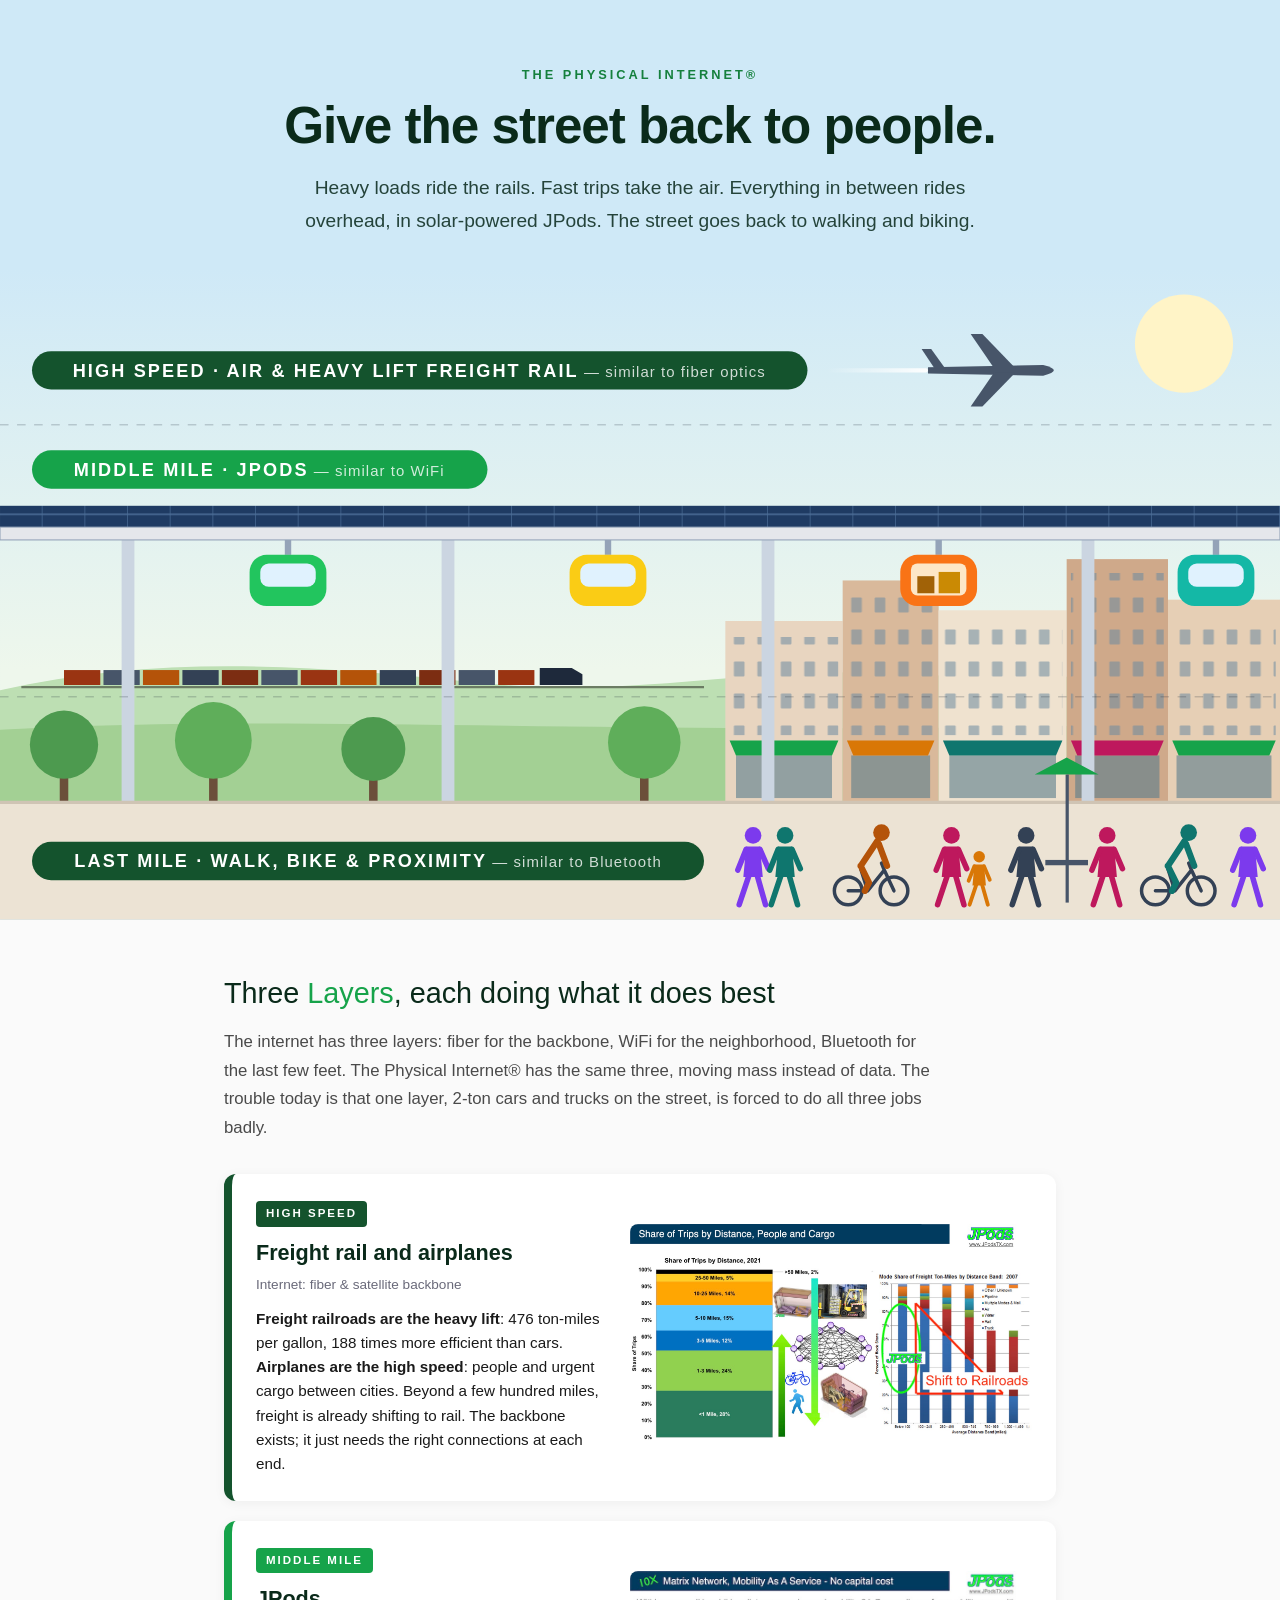
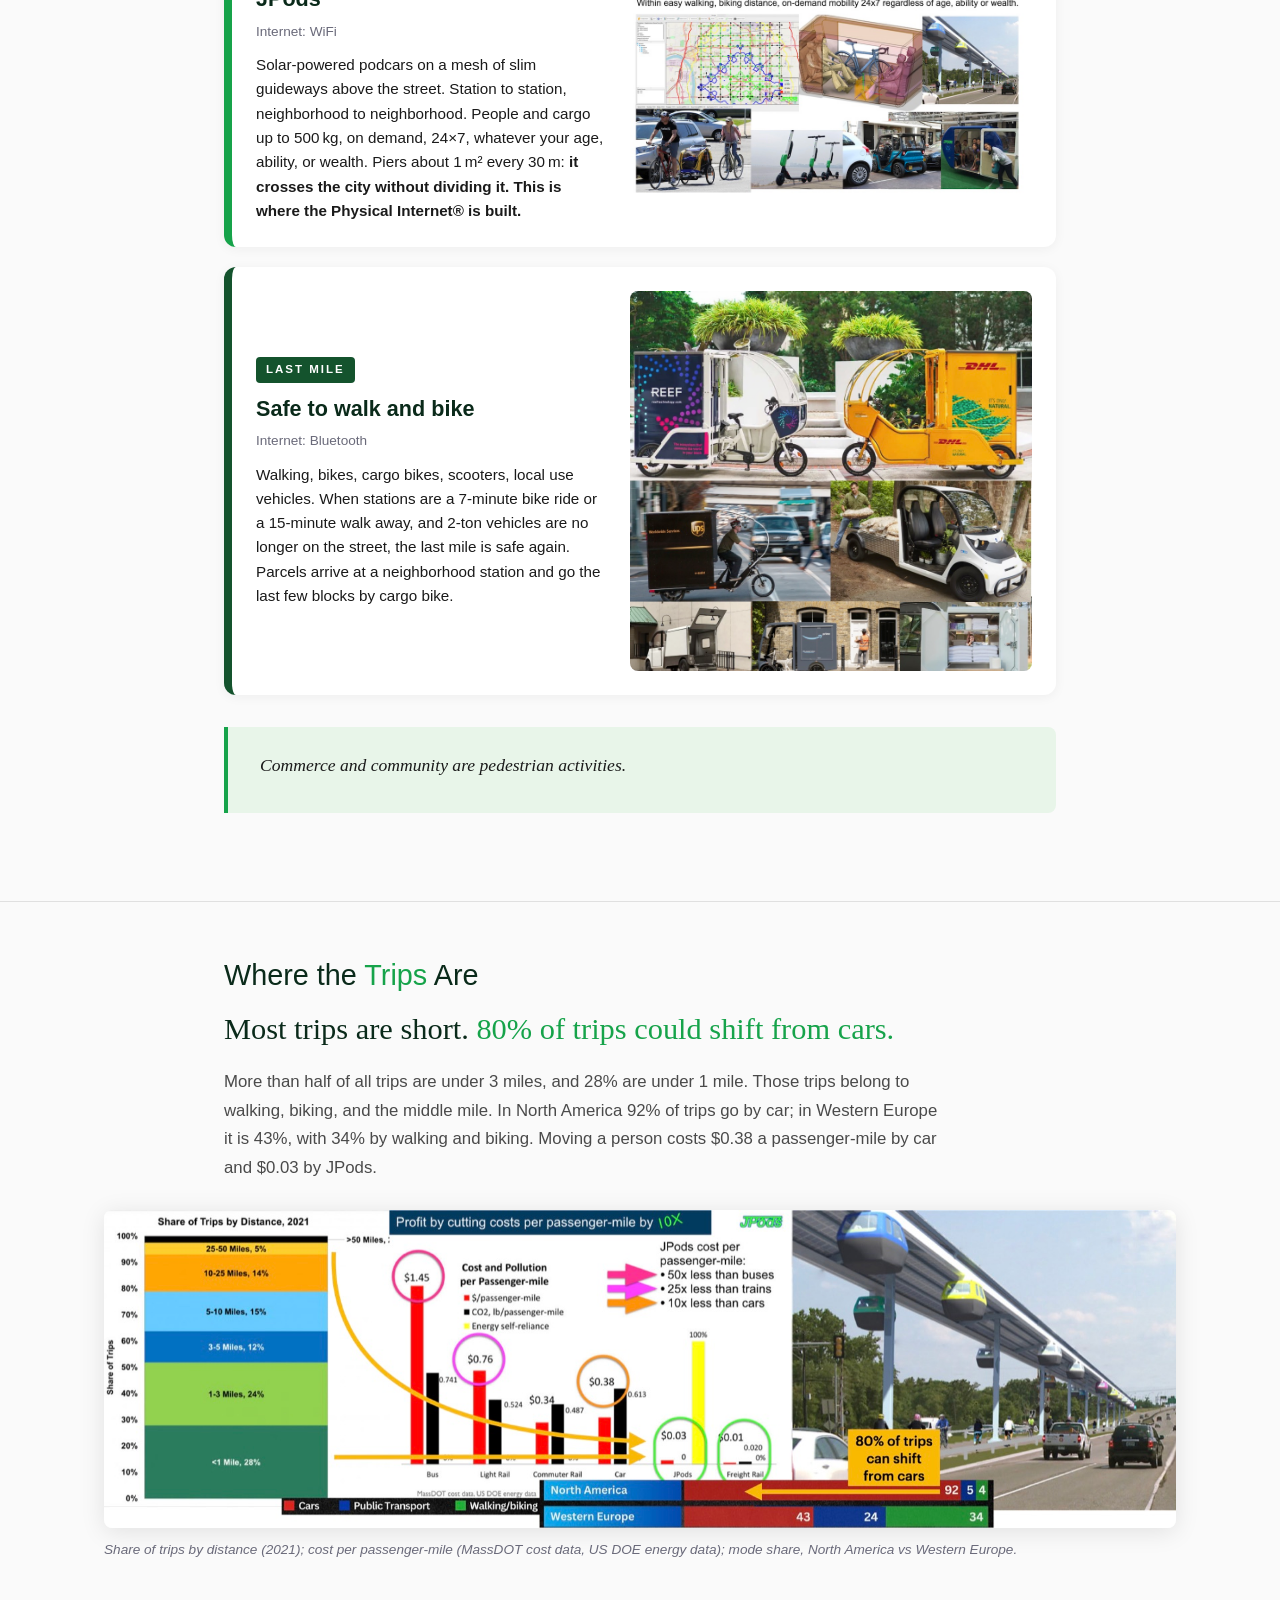
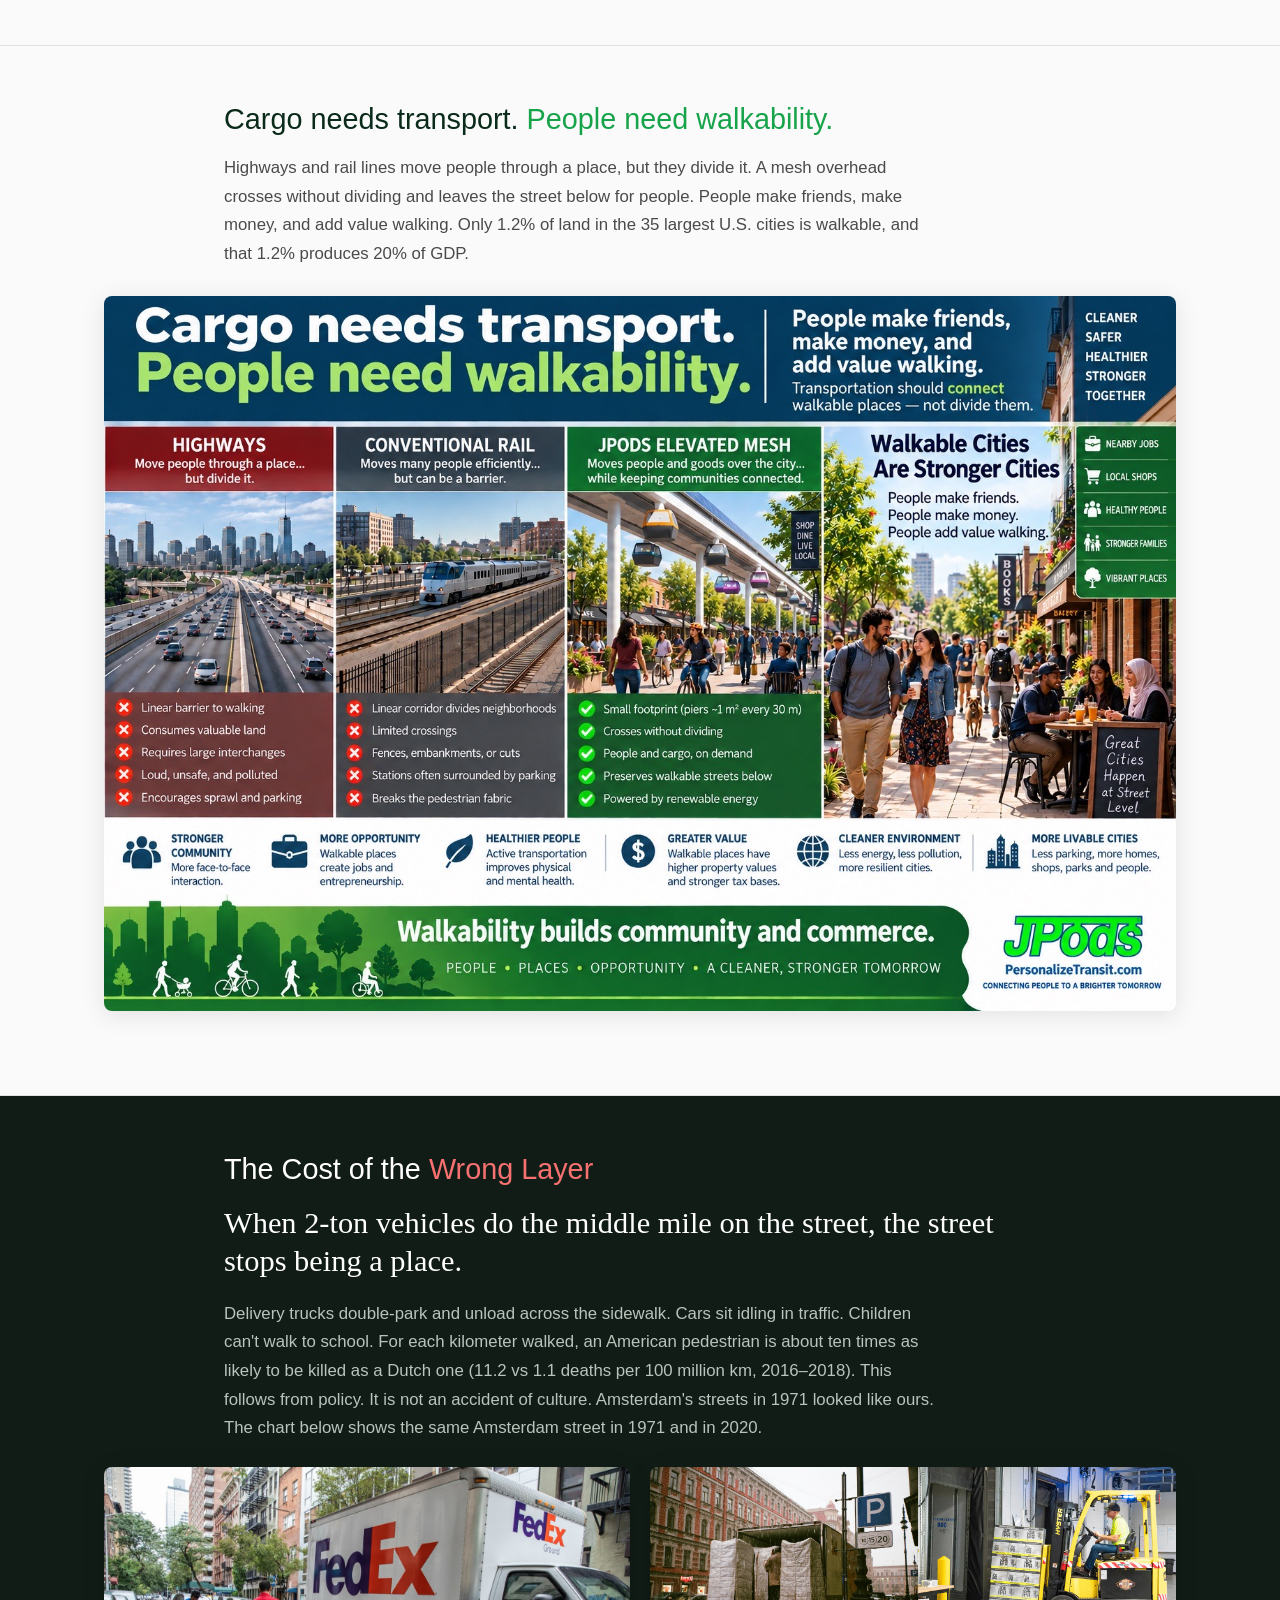
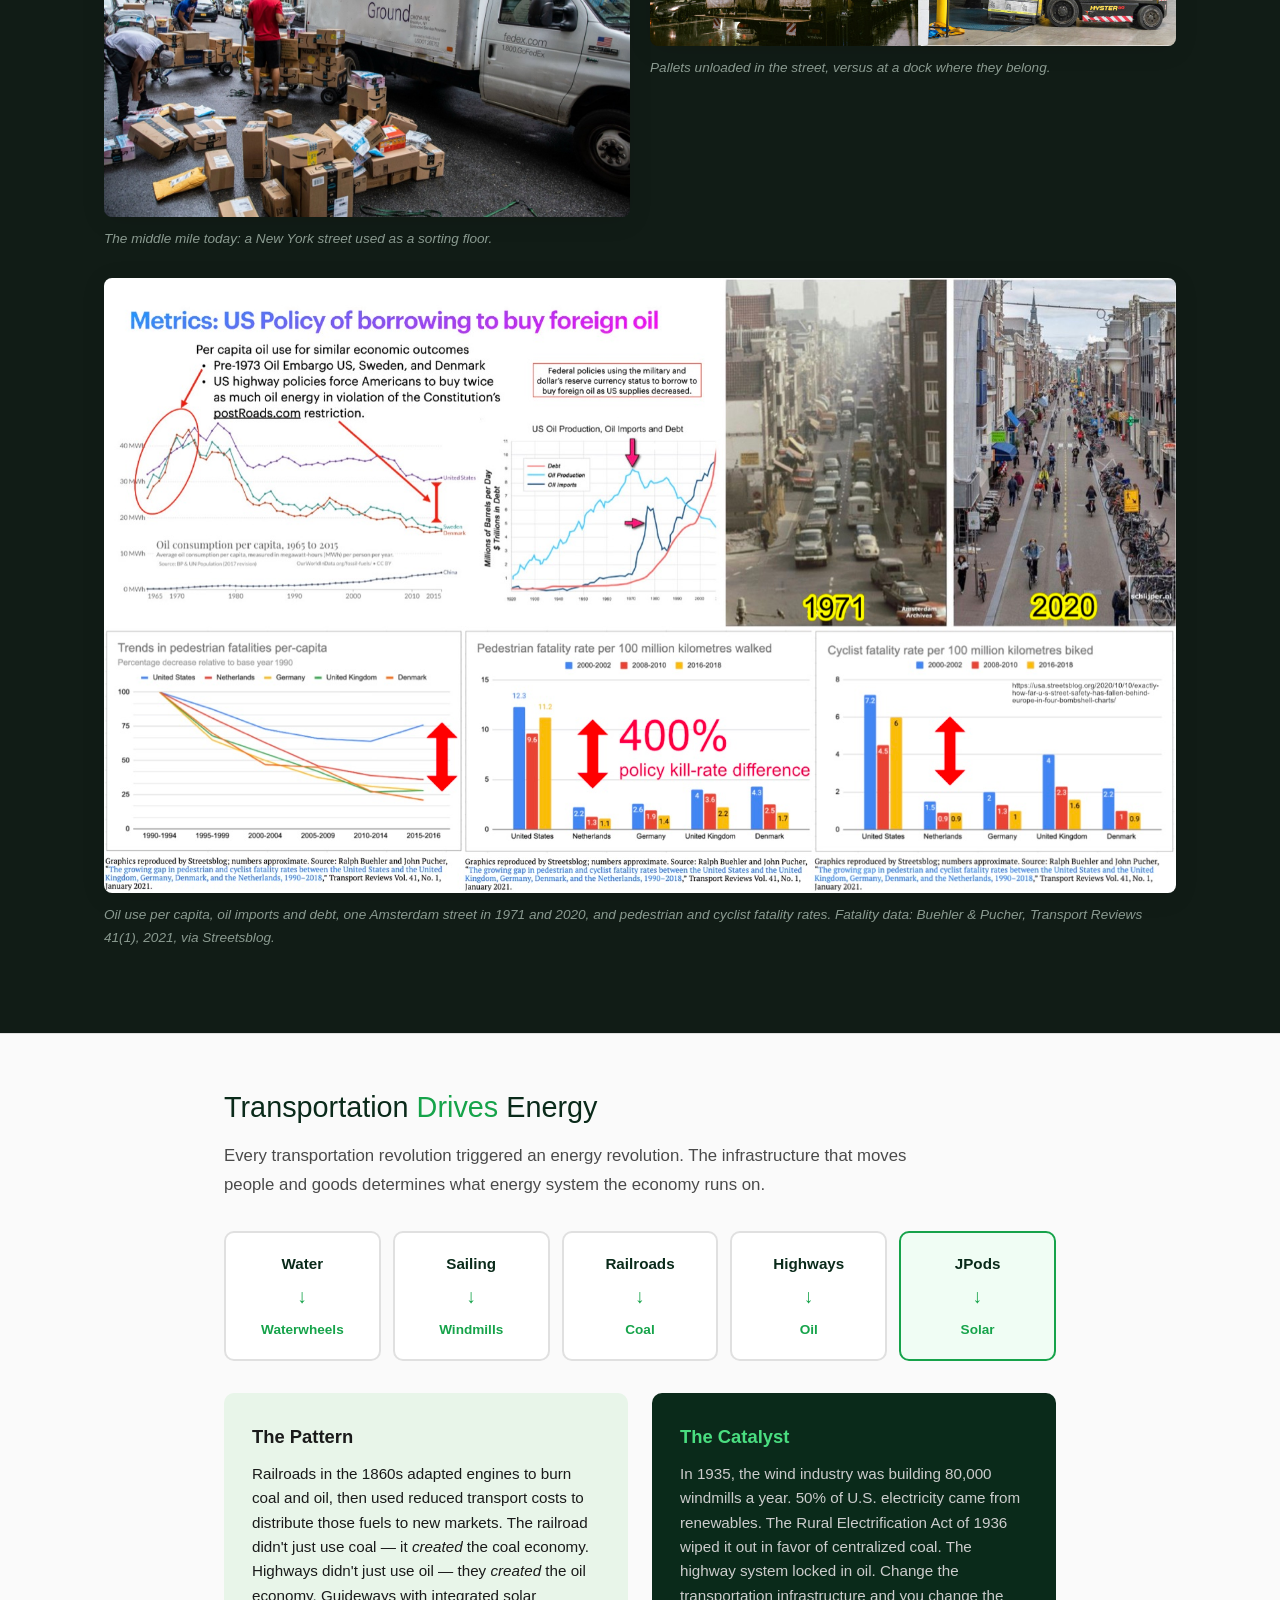
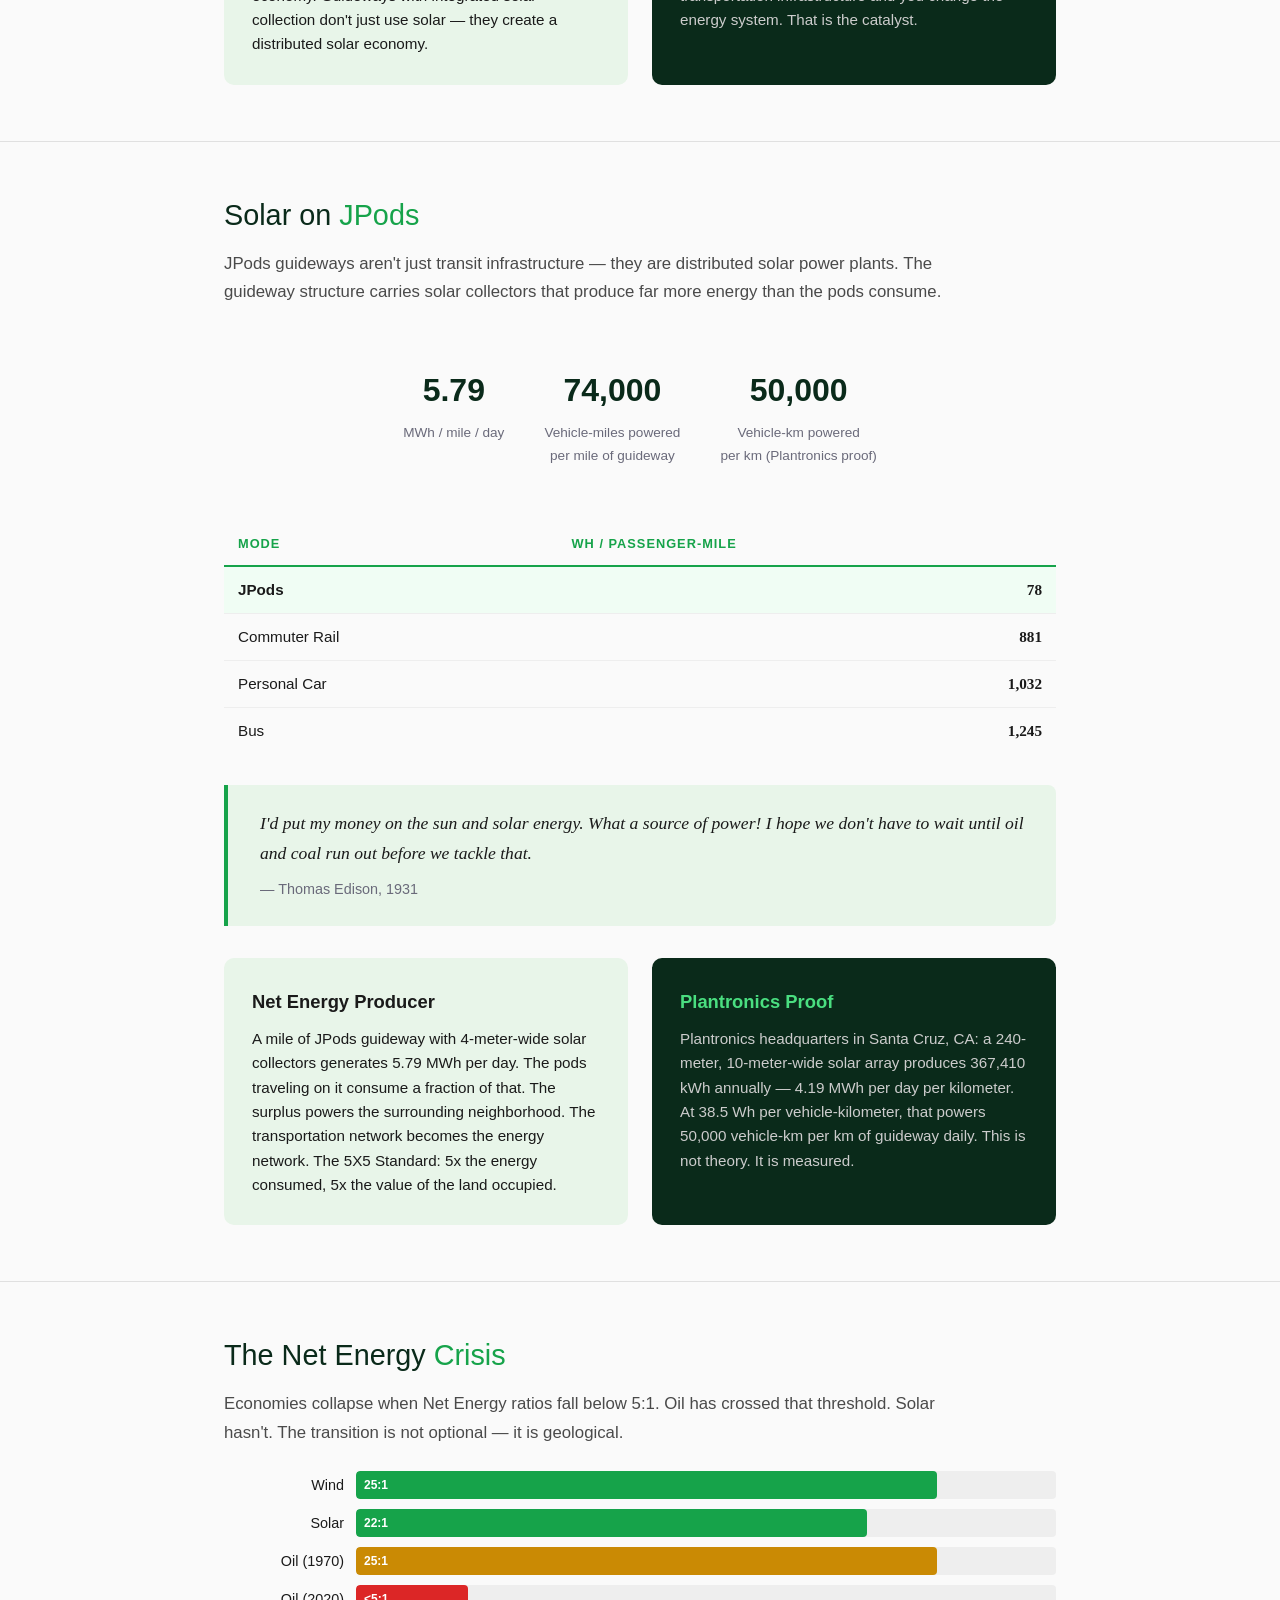
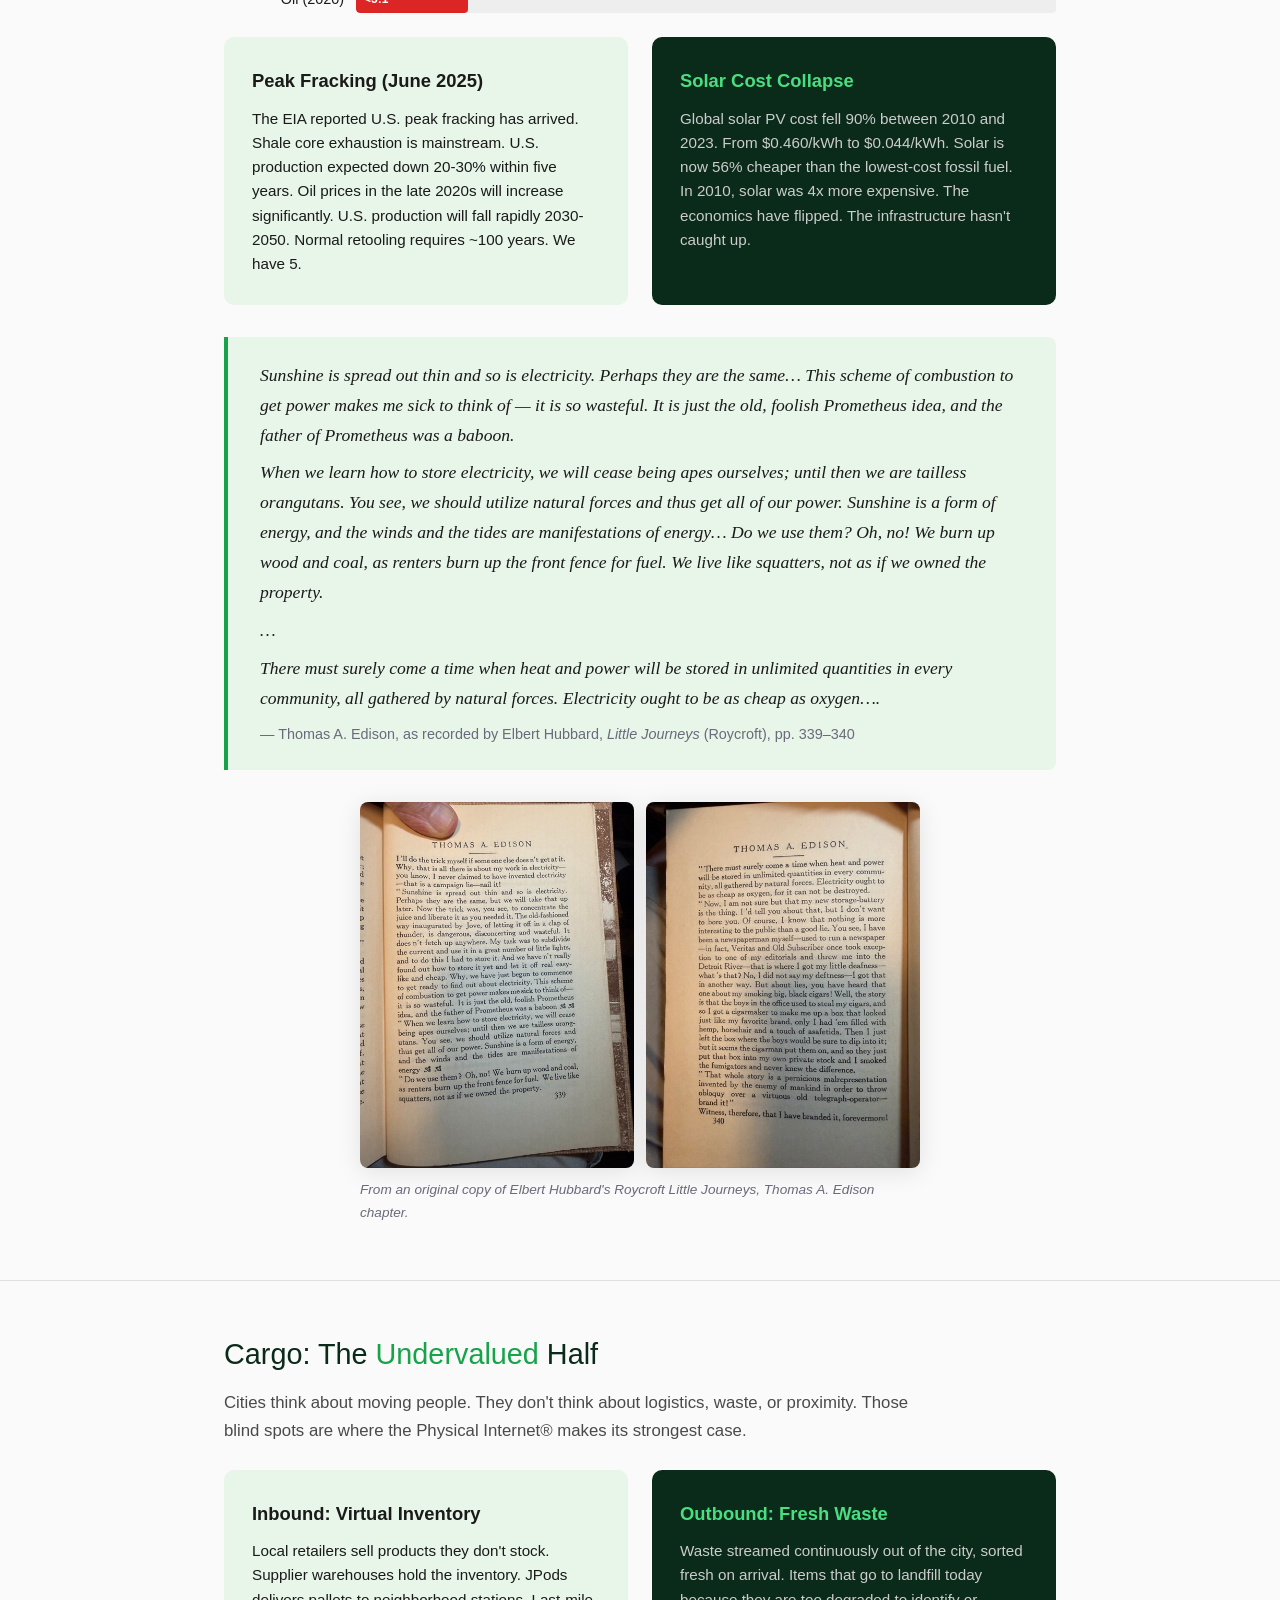
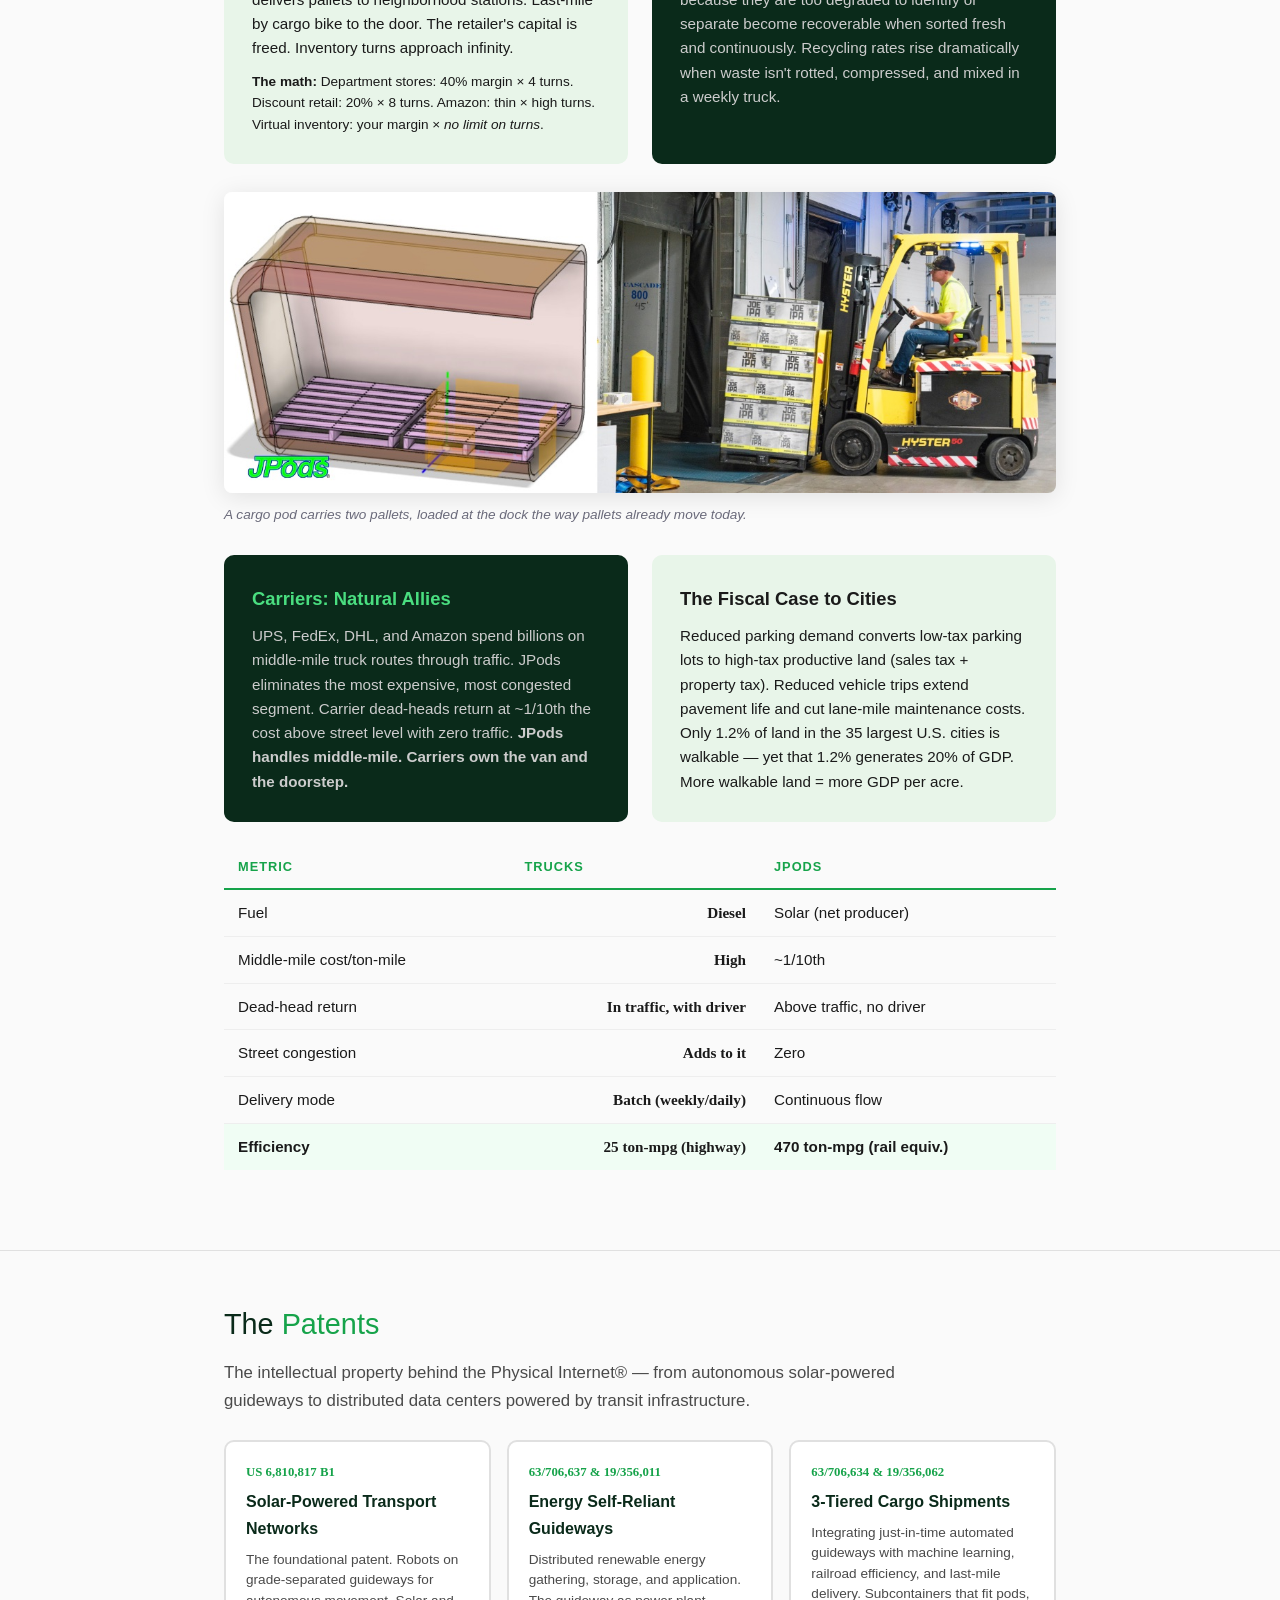
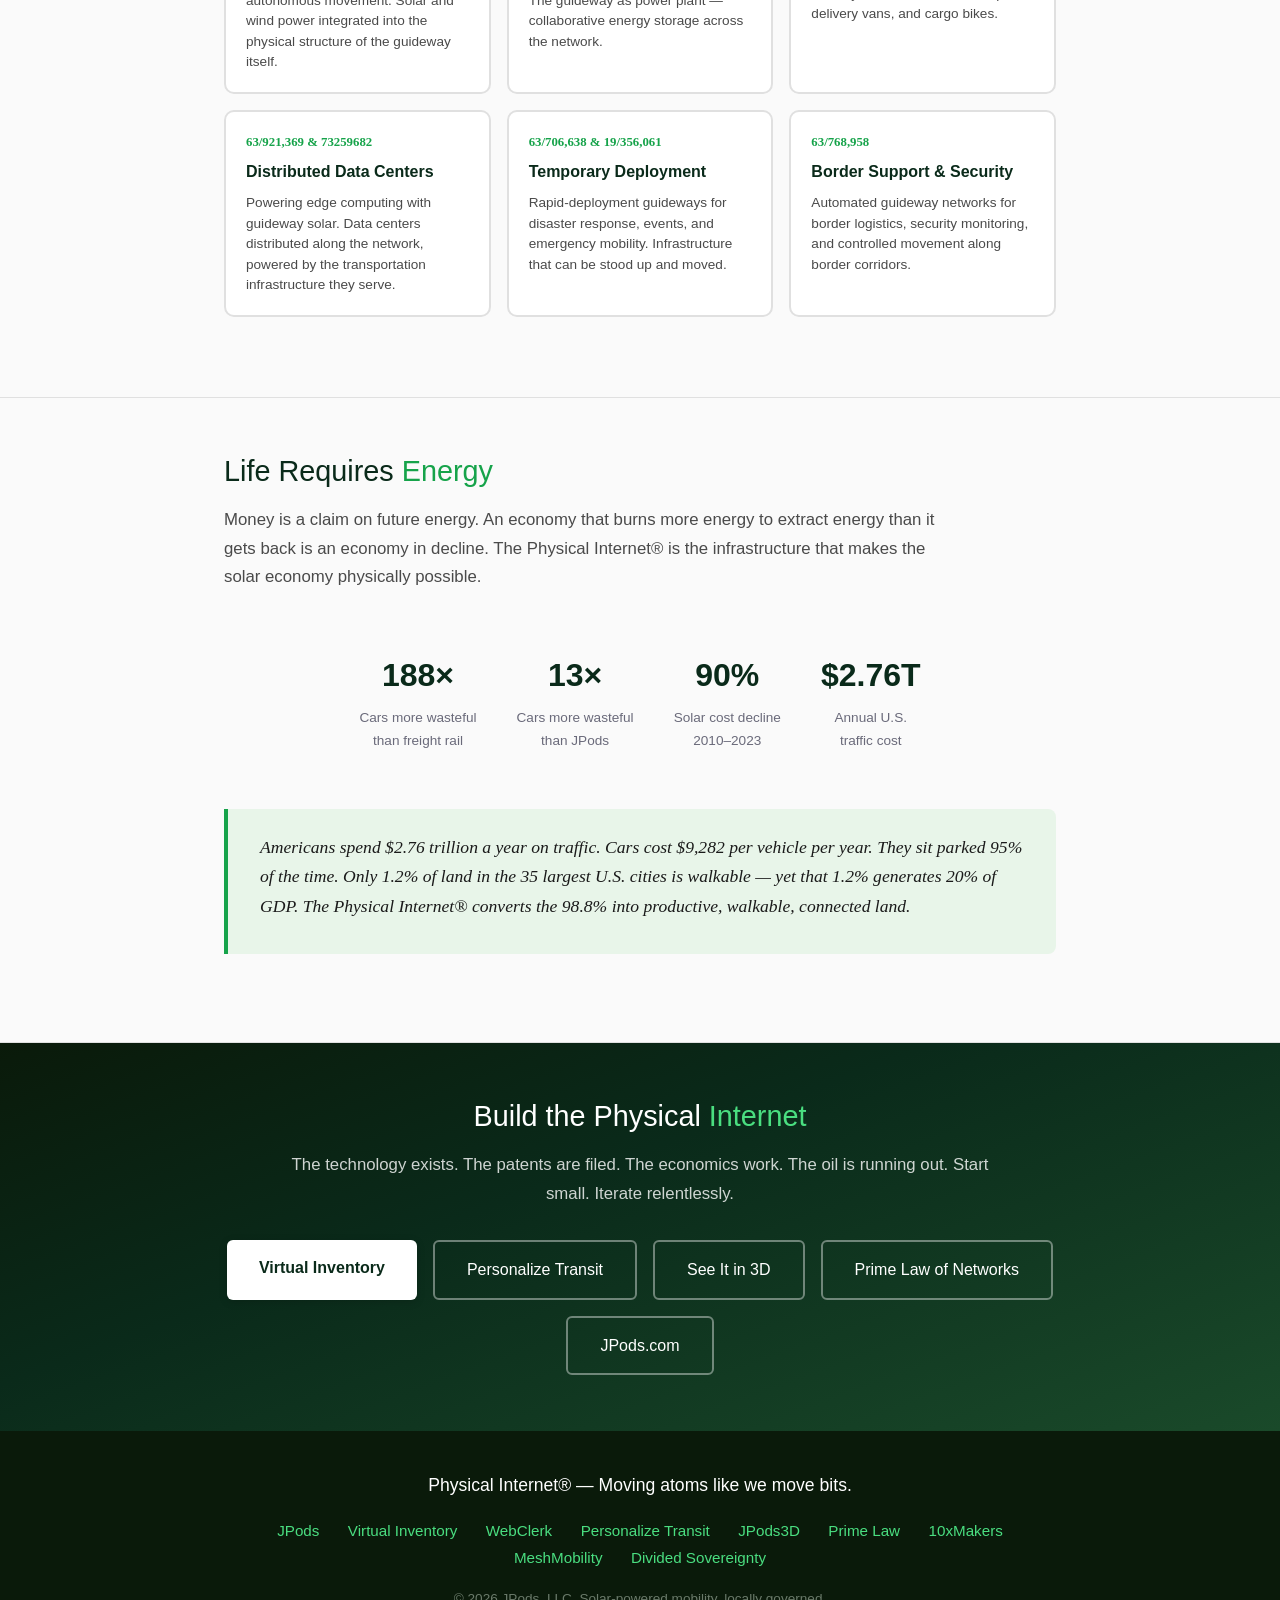
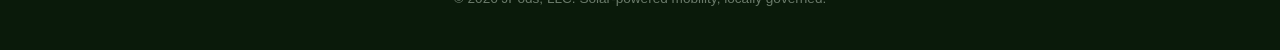
==== index.html @ cbc845fa "Edison quote: Hubbard Roycroft Little Journeys attribution + photos of pp. 339-340 from Bill's copy " ====
<!DOCTYPE html>
<html lang="en">
<head>
<meta charset="UTF-8">
<meta name="viewport" content="width=device-width, initial-scale=1.0">
<title>Physical Internet® — Give the Street Back to People</title>
<meta name="description" content="The Physical Internet® applies packet-switching to physical movement. Three layers: high speed (freight rail and airplanes), middle mile (JPods), last mile (safe to walk and bike). Solar-powered guideways as distributed energy infrastructure.">
<style>
*, *::before, *::after { box-sizing: border-box; margin: 0; padding: 0; }

body {
  font-family: -apple-system, BlinkMacSystemFont, "Segoe UI", Roboto, sans-serif;
  color: #1a1a1a;
  line-height: 1.7;
  background: #fafafa;
}

a { color: #38bdf8; text-decoration: none; }
a:hover { text-decoration: underline; }

.container { max-width: 880px; margin: 0 auto; padding: 0 24px; }

/* ── Hero ── */
.hero {
  background: linear-gradient(160deg, #0a1a0a 0%, #0a2a1a 40%, #1a4a2a 100%);
  color: #fff;
  text-align: center;
  padding: 80px 24px 56px;
}
.hero h1 {
  font-size: 3em;
  font-weight: 300;
  margin-bottom: 12px;
  line-height: 1.15;
}
.hero h1 span { color: #4ade80; font-weight: 600; }
.hero .tagline {
  font-size: 1.2em;
  font-weight: 300;
  color: rgba(255,255,255,0.8);
  max-width: 660px;
  margin: 0 auto 24px;
}
.hero .hero-stat {
  font-family: Georgia, serif;
  font-size: 1.6em;
  color: #4ade80;
  margin-bottom: 8px;
}
.hero .hero-stat-desc {
  font-size: 0.95em;
  color: rgba(255,255,255,0.6);
}

/* ── Sections ── */
section { padding: 56px 0; border-bottom: 1px solid #e0e0e0; }
section:last-of-type { border-bottom: none; }
section h2 {
  font-size: 1.8em;
  font-weight: 400;
  color: #0a2a1a;
  line-height: 1.25;
  margin-bottom: 16px;
}
section h2 span { color: #16a34a; }
section p.lead {
  font-size: 1.05em;
  color: #4a4a4a;
  max-width: 720px;
  margin-bottom: 24px;
}

/* ── Three layers ── */
.layers {
  display: grid;
  grid-template-columns: repeat(3, 1fr);
  gap: 20px;
  margin: 32px 0;
}
.layer {
  border-radius: 12px;
  padding: 28px 20px;
  text-align: center;
}
.layer-fiber { background: #0a2a1a; color: #ccc; }
.layer-wifi { background: #16a34a; color: #fff; }
.layer-bt { background: #e8f5e9; color: #1a1a1a; }
.layer .layer-icon { font-size: 2.4em; margin-bottom: 10px; }
.layer h3 { font-size: 1.1em; font-weight: 700; margin-bottom: 4px; }
.layer .layer-internet { font-size: 0.8em; opacity: 0.7; margin-bottom: 10px; }
.layer p { font-size: 0.9em; line-height: 1.5; }
.layer-fiber h3 { color: #4ade80; }

/* ── Image blocks ── */
.img-block {
  margin: 32px 0;
  text-align: center;
}
.img-block img {
  max-width: 100%;
  border-radius: 8px;
  box-shadow: 0 4px 24px rgba(0,0,0,0.1);
}
.img-block .caption {
  font-size: 0.85em;
  color: #6a6a7a;
  margin-top: 10px;
  font-style: italic;
}

/* ── Quote ── */
.quote-block {
  background: #e8f5e9;
  border-left: 4px solid #16a34a;
  padding: 24px 32px;
  margin: 32px 0;
  border-radius: 0 8px 8px 0;
}
.quote-block p {
  font-style: italic;
  font-family: Georgia, serif;
  font-size: 1.1em;
  color: #1a1a1a;
  margin-bottom: 8px;
}
.quote-block .attr { font-style: normal; font-size: 0.9em; color: #6a6a7a; }

/* ── Parallel cards ── */
.parallel {
  display: grid;
  grid-template-columns: 1fr 1fr;
  gap: 24px;
  margin-top: 24px;
}
.card {
  border-radius: 10px;
  padding: 28px;
}
.card-light { background: #e8f5e9; }
.card-dark { background: #0a2a1a; color: #ccc; }
.card-dark h3 { color: #4ade80; }
.card h3 { font-size: 1.15em; font-weight: 600; margin-bottom: 10px; }
.card p { font-size: 0.95em; line-height: 1.6; }

/* ── Catalyst timeline ── */
.catalyst {
  display: grid;
  grid-template-columns: repeat(5, 1fr);
  gap: 12px;
  margin: 32px 0;
}
.cat-era {
  background: #fff;
  border: 2px solid #e0e0e0;
  border-radius: 10px;
  padding: 18px 12px;
  text-align: center;
  transition: border-color 0.15s, transform 0.15s;
}
.cat-era:hover { border-color: #16a34a; transform: translateY(-2px); }
.cat-era .transport { font-weight: 700; font-size: 0.95em; color: #0a2a1a; margin-bottom: 4px; }
.cat-era .arrow-down { color: #16a34a; font-size: 1.2em; margin: 4px 0; }
.cat-era .energy { font-size: 0.85em; color: #16a34a; font-weight: 600; }
.cat-era.current { border-color: #16a34a; background: #f0fdf4; }

/* ── Stats row ── */
.stats {
  display: flex;
  justify-content: center;
  gap: 40px;
  flex-wrap: wrap;
  margin: 32px 0;
  padding: 24px 0;
}
.stat { text-align: center; }
.stat .number { font-size: 2em; font-weight: 700; color: #0a2a1a; }
.stat .label { font-size: 0.85em; color: #6a6a7a; margin-top: 4px; }

/* ── Comparison table ── */
.comp-table {
  width: 100%;
  border-collapse: collapse;
  margin: 24px 0;
}
.comp-table th {
  text-align: left;
  padding: 10px 14px;
  font-size: 0.8em;
  font-weight: 700;
  letter-spacing: 1px;
  text-transform: uppercase;
  color: #16a34a;
  border-bottom: 2px solid #16a34a;
}
.comp-table td {
  padding: 10px 14px;
  font-size: 0.95em;
  border-bottom: 1px solid #eee;
}
.comp-table td:nth-child(2) { font-family: Georgia, serif; font-weight: 700; text-align: right; }
.comp-table tr:last-child td { border-bottom: none; }
.comp-table tr.highlight td { background: #f0fdf4; font-weight: 600; }

/* ── Net energy bar ── */
.ne-bars { margin: 24px 0; }
.ne-bar {
  display: flex;
  align-items: center;
  margin-bottom: 10px;
  gap: 12px;
}
.ne-bar .ne-label { width: 120px; font-size: 0.9em; font-weight: 500; text-align: right; flex-shrink: 0; }
.ne-bar .ne-track { flex: 1; height: 28px; background: #eee; border-radius: 4px; overflow: hidden; position: relative; }
.ne-bar .ne-fill { height: 100%; border-radius: 4px; display: flex; align-items: center; padding-left: 8px; font-size: 0.75em; font-weight: 700; color: #fff; }
.ne-fill.green { background: #16a34a; }
.ne-fill.yellow { background: #ca8a04; }
.ne-fill.red { background: #dc2626; }
.ne-fill.blue { background: #2563eb; }

/* ── Patent cards ── */
.patent-grid {
  display: grid;
  grid-template-columns: repeat(auto-fit, minmax(250px, 1fr));
  gap: 16px;
  margin: 24px 0;
}
.patent-card {
  background: #fff;
  border: 2px solid #e0e0e0;
  border-radius: 10px;
  padding: 20px;
  transition: border-color 0.15s;
}
.patent-card:hover { border-color: #16a34a; }
.patent-card .patent-num { font-family: Georgia, serif; font-size: 0.8em; color: #16a34a; font-weight: 600; margin-bottom: 4px; }
.patent-card h4 { font-size: 1em; font-weight: 600; color: #0a2a1a; margin-bottom: 8px; }
.patent-card p { font-size: 0.85em; color: #4a4a4a; line-height: 1.5; }

/* ── CTA ── */
.cta-section {
  background: linear-gradient(160deg, #0a1a0a 0%, #0a2a1a 40%, #1a4a2a 100%);
  color: #fff;
  text-align: center;
  border-bottom: none;
}
.cta-section h2 { color: #fff; }
.cta-section p.lead { color: rgba(255,255,255,0.8); margin: 0 auto 32px; }
.cta-links { display: flex; gap: 16px; justify-content: center; flex-wrap: wrap; }
.btn-primary {
  background: #fff; color: #0a2a1a; padding: 14px 32px; border-radius: 6px;
  font-weight: 600; text-decoration: none; box-shadow: 0 2px 8px rgba(0,0,0,0.15);
  transition: transform 0.15s;
}
.btn-primary:hover { transform: translateY(-2px); text-decoration: none; }
.btn-secondary {
  background: transparent; color: #fff; padding: 14px 32px; border-radius: 6px;
  font-weight: 500; border: 2px solid rgba(255,255,255,0.4);
  text-decoration: none; transition: opacity 0.15s;
}
.btn-secondary:hover { opacity: 0.85; text-decoration: none; }

/* ── Footer ── */
footer {
  background: #0a1a0a; color: #6a7a6a; text-align: center; padding: 40px 24px;
}
footer .footer-tagline { color: #fff; font-size: 1.1em; margin-bottom: 16px; }
footer .footer-links a { color: #4ade80; margin: 0 12px; font-size: 0.95em; }
footer .copyright { font-size: 0.85em; margin-top: 16px; }

/* ── Scene hero ── */
.scene-hero {
  background: #cfe9f7;
  color: #0a2a1a;
  text-align: center;
  padding: 64px 0 0;
}
.scene-hero .eyebrow {
  font-size: 0.8em; font-weight: 700; letter-spacing: 3px;
  text-transform: uppercase; color: #15803d; margin-bottom: 12px;
}
.scene-hero h1 {
  font-size: 3.2em; font-weight: 700; line-height: 1.1;
  letter-spacing: -1px; margin-bottom: 18px;
}
.scene-hero .tagline {
  font-size: 1.2em; color: #24433a; max-width: 700px; margin: 0 auto 32px;
}
.scene-hero svg { display: block; width: 100%; height: auto; }

/* ── Layer rows ── */
.layer-rows { display: flex; flex-direction: column; gap: 20px; margin: 32px 0; }
.layer-row {
  display: grid; grid-template-columns: 1fr 1.15fr; gap: 24px; align-items: center;
  background: #fff; border-radius: 12px; padding: 24px;
  border-left: 8px solid var(--band);
  box-shadow: 0 2px 12px rgba(0,0,0,0.05);
}
.layer-row .tag {
  display: inline-block; font-size: 0.72em; font-weight: 700; letter-spacing: 2px;
  text-transform: uppercase; color: var(--band-ink); background: var(--band);
  padding: 3px 10px; border-radius: 4px; margin-bottom: 8px;
}
.layer-row h3 { font-size: 1.35em; color: #0a2a1a; margin-bottom: 2px; }
.layer-row .analog { font-size: 0.85em; color: #6a6a7a; margin-bottom: 10px; }
.layer-row p { font-size: 0.95em; line-height: 1.6; }
.layer-row img { width: 100%; height: auto; max-height: 380px; object-fit: cover; border-radius: 8px; display: block; }
.band-high { --band: #14532d; --band-ink: #fff; }
.band-mid  { --band: #16a34a; --band-ink: #fff; }
.band-last { --band: #14532d; --band-ink: #fff; }

/* ── Full-width figures ── */
.figure { margin: 28px 0; }
.figure a { display: block; }
.figure img {
  width: 100%; height: auto; display: block; border-radius: 8px;
  box-shadow: 0 4px 24px rgba(0,0,0,0.1);
}
.figure figcaption { font-size: 0.85em; color: #6a6a7a; margin-top: 10px; font-style: italic; }
.wide { max-width: 1120px; margin: 0 auto; padding: 0 24px; }
.big-line {
  font-family: Georgia, serif; font-size: 1.9em; line-height: 1.25;
  color: #0a2a1a; margin: 8px 0 20px;
}
.big-line em { color: #16a34a; font-style: normal; }
.pair { display: grid; grid-template-columns: 1fr 1fr; gap: 20px; margin: 24px 0; }
.book-pages { max-width: 560px; margin: 24px auto 0; }
.book-pages .pair { gap: 12px; margin: 0; }
.dark-section { background: #111c16; color: #d8e0da; }
.dark-section h2 { color: #fff; }
.dark-section h2 span { color: #f87171; }
.dark-section p.lead { color: #b8c4bc; }
.dark-section .big-line { color: #fff; }
.dark-section .figure figcaption { color: #8a9a90; }

/* ── Responsive ── */
@media (max-width: 700px) {
  .hero h1 { font-size: 2.2em; }
  .scene-hero { padding-top: 44px; }
  .scene-hero h1 { font-size: 2.2em; }
  .scene-hero .tagline { font-size: 1.05em; padding: 0 16px; }
  .layer-row { grid-template-columns: 1fr; padding: 18px; }
  .pair { grid-template-columns: 1fr; }
  .big-line { font-size: 1.45em; }
  .container, .wide { padding: 0 16px; }
  .layers { grid-template-columns: 1fr; }
  .parallel { grid-template-columns: 1fr; }
  .catalyst { grid-template-columns: repeat(3, 1fr); }
  .cta-links { flex-direction: column; align-items: center; }
  .stats { gap: 28px; }
  .ne-bar .ne-label { width: 80px; font-size: 0.8em; }
}
</style>
</head>
<body>

<!-- ════════ HERO — the three layers in one street ════════ -->
<header class="scene-hero">
  <div class="container">
    <div class="eyebrow">The Physical Internet&reg;</div>
    <h1>Give the street back to people.</h1>
    <p class="tagline">Heavy loads ride the rails. Fast trips take the air. Everything in between rides overhead, in solar-powered JPods. The street goes back to walking and biking.</p>
  </div>
  <svg viewBox="0 0 1200 610" role="img" aria-labelledby="scene-title scene-desc" preserveAspectRatio="xMidYMax meet">
    <title id="scene-title">The three layers of the Physical Internet</title>
    <desc id="scene-desc">An airplane crosses the sky and a heavy-lift freight train crosses the horizon: the high-speed layer. Solar-powered JPods pods hang from a slim elevated guideway: the middle mile. Below, people walk and bike on a street lined with trees and shops, close to where they live: the last mile.</desc>
    <defs>
      <linearGradient id="sky" x1="0" y1="0" x2="0" y2="1">
        <stop offset="0" stop-color="#cfe9f7"/>
        <stop offset="0.75" stop-color="#eef7ec"/>
      </linearGradient>
      <linearGradient id="trail" x1="0" y1="0" x2="1" y2="0">
        <stop offset="0" stop-color="#fff" stop-opacity="0"/>
        <stop offset="1" stop-color="#fff" stop-opacity="0.95"/>
      </linearGradient>
      <pattern id="win" width="22" height="30" patternUnits="userSpaceOnUse">
        <rect x="6" y="8" width="10" height="14" rx="1" fill="#6b8ba0" opacity="0.55"/>
      </pattern>
      <pattern id="cells" width="40" height="20" patternUnits="userSpaceOnUse">
        <rect width="40" height="20" fill="#1f3b63"/>
        <path d="M40 0V20M0 10H40" stroke="#4d6f99" stroke-width="1.2"/>
      </pattern>
      <g id="walker" fill="currentColor" stroke="currentColor" stroke-linecap="round">
        <circle cx="0" cy="-50" r="6" stroke="none"/>
        <path d="M-5 -42h10l2 22h-14z" stroke="none"/>
        <path d="M-3 -21l-7 21M3 -21l6 21M-5 -40l-6 15M5 -40l6 14" stroke-width="4" fill="none"/>
      </g>
      <g id="cyclist" fill="none" stroke="currentColor" stroke-linecap="round" stroke-linejoin="round">
        <circle cx="-16" cy="-10" r="10" stroke="#334155" stroke-width="2.5"/>
        <circle cx="17" cy="-10" r="10" stroke="#334155" stroke-width="2.5"/>
        <path d="M-16 -10h14l12 -15l7 15M-2 -10l-5 -16M10 -25l-2 -5" stroke="#334155" stroke-width="2.5"/>
        <path d="M-7 -28l12 -18M6 -44l6 16M-7 -28l6 12l-3 6" stroke-width="4.5"/>
        <circle cx="8" cy="-52" r="6" fill="currentColor" stroke="none"/>
      </g>
    </defs>

    <!-- sky, sun -->
    <rect width="1200" height="500" fill="url(#sky)"/>
    <circle cx="1110" cy="70" r="46" fill="#fff4c7"/>

    <!-- HIGH SPEED: airplane -->
    <rect x="775" y="93" width="95" height="4" rx="2" fill="url(#trail)"/>
    <g transform="translate(930 95)" fill="#475569">
      <path d="M-60 -3L48 -5Q68 0 48 5L-60 3Z"/>
      <path d="M2 -2L-20 -34h11L22 -2Z"/>
      <path d="M2 2L-20 34h11L22 2Z"/>
      <path d="M-54 -2L-66 -20h9L-44 -2Z"/>
    </g>

    <!-- far hills + HIGH SPEED: freight train -->
    <path d="M0 395C150 360 300 372 450 388C600 404 700 370 860 380C1000 390 1100 372 1200 382V500H0Z" fill="#bddfb3"/>
    <path d="M20 392H660" stroke="#6b7c63" stroke-width="2"/>
    <g>
      <rect x="60"  y="376" width="34" height="14" fill="#9a3412"/>
      <rect x="97"  y="376" width="34" height="14" fill="#475569"/>
      <rect x="134" y="376" width="34" height="14" fill="#b45309"/>
      <rect x="171" y="376" width="34" height="14" fill="#334155"/>
      <rect x="208" y="376" width="34" height="14" fill="#7c2d12"/>
      <rect x="245" y="376" width="34" height="14" fill="#475569"/>
      <rect x="282" y="376" width="34" height="14" fill="#9a3412"/>
      <rect x="319" y="376" width="34" height="14" fill="#b45309"/>
      <rect x="356" y="376" width="34" height="14" fill="#334155"/>
      <rect x="393" y="376" width="34" height="14" fill="#7c2d12"/>
      <rect x="430" y="376" width="34" height="14" fill="#475569"/>
      <rect x="467" y="376" width="34" height="14" fill="#9a3412"/>
      <path d="M506 390V374h30l10 6v10Z" fill="#1e293b"/>
    </g>
    <path d="M0 432C300 415 600 442 1200 424V500H0Z" fill="#a3d094"/>

    <!-- buildings along the street -->
    <g>
      <rect x="680"  y="330" width="110" height="170" fill="#e8d5c0"/>
      <rect x="790"  y="292" width="90"  height="208" fill="#d9b99b"/>
      <rect x="880"  y="320" width="120" height="180" fill="#efe2cf"/>
      <rect x="1000" y="272" width="95"  height="228" fill="#cfa98a"/>
      <rect x="1095" y="310" width="105" height="190" fill="#e6cfb5"/>
      <rect x="684"  y="345" width="102" height="92" fill="url(#win)"/>
      <rect x="794"  y="305" width="82"  height="132" fill="url(#win)"/>
      <rect x="884"  y="335" width="112" height="102" fill="url(#win)"/>
      <rect x="1004" y="285" width="87"  height="152" fill="url(#win)"/>
      <rect x="1099" y="325" width="97"  height="112" fill="url(#win)"/>
      <!-- storefronts -->
      <rect x="690"  y="456" width="90"  height="40" fill="#5b7d8c" opacity="0.6"/>
      <rect x="798"  y="456" width="74"  height="40" fill="#5b7d8c" opacity="0.6"/>
      <rect x="890"  y="456" width="100" height="40" fill="#5b7d8c" opacity="0.6"/>
      <rect x="1008" y="456" width="79"  height="40" fill="#5b7d8c" opacity="0.6"/>
      <rect x="1103" y="456" width="89"  height="40" fill="#5b7d8c" opacity="0.6"/>
      <path d="M684 442h102l-6 14h-90z" fill="#16a34a"/>
      <path d="M794 442h82l-6 14h-70z" fill="#d97706"/>
      <path d="M884 442h112l-6 14h-100z" fill="#0f766e"/>
      <path d="M1004 442h87l-6 14h-75z" fill="#be185d"/>
      <path d="M1099 442h97l-6 14h-85z" fill="#16a34a"/>
    </g>

    <!-- trees -->
    <g>
      <rect x="56"  y="446" width="8" height="54" fill="#6b4f3a"/>
      <rect x="196" y="442" width="8" height="58" fill="#6b4f3a"/>
      <rect x="346" y="450" width="8" height="50" fill="#6b4f3a"/>
      <rect x="600" y="446" width="8" height="54" fill="#6b4f3a"/>
      <circle cx="60"  cy="446" r="32" fill="#4d9a4f"/>
      <circle cx="200" cy="442" r="36" fill="#5fae5a"/>
      <circle cx="350" cy="450" r="30" fill="#4d9a4f"/>
      <circle cx="604" cy="444" r="34" fill="#5fae5a"/>
    </g>

    <!-- MIDDLE MILE: solar guideway, columns, pods -->
    <g>
      <rect x="114"  y="254" width="12" height="246" fill="#cbd5e1"/>
      <rect x="414"  y="254" width="12" height="246" fill="#cbd5e1"/>
      <rect x="714"  y="254" width="12" height="246" fill="#cbd5e1"/>
      <rect x="1014" y="254" width="12" height="246" fill="#cbd5e1"/>
      <rect x="0" y="222" width="1200" height="20" fill="url(#cells)"/>
      <rect x="0" y="242" width="1200" height="12" fill="#e5e7eb" stroke="#94a3b8" stroke-width="1"/>
    </g>
    <g>
      <rect x="267" y="254" width="6" height="14" fill="#94a3b8"/>
      <rect x="234" y="268" width="72" height="48" rx="16" fill="#22c55e"/>
      <rect x="244" y="276" width="52" height="22" rx="8" fill="#e0f2fe"/>
      <rect x="567" y="254" width="6" height="14" fill="#94a3b8"/>
      <rect x="534" y="268" width="72" height="48" rx="16" fill="#facc15"/>
      <rect x="544" y="276" width="52" height="22" rx="8" fill="#e0f2fe"/>
      <rect x="877" y="254" width="6" height="14" fill="#94a3b8"/>
      <rect x="844" y="268" width="72" height="48" rx="16" fill="#f97316"/>
      <rect x="854" y="276" width="52" height="30" rx="6" fill="#fde7c7"/>
      <rect x="860" y="288" width="16" height="16" fill="#a16207"/>
      <rect x="880" y="284" width="20" height="20" fill="#ca8a04"/>
      <rect x="1137" y="254" width="6" height="14" fill="#94a3b8"/>
      <rect x="1104" y="268" width="72" height="48" rx="16" fill="#14b8a6"/>
      <rect x="1114" y="276" width="52" height="22" rx="8" fill="#e0f2fe"/>
    </g>

    <!-- LAST MILE: the street belongs to people -->
    <rect x="0" y="500" width="1200" height="110" fill="#ece3d4"/>
    <path d="M0 500H1200" stroke="#cfc4b4" stroke-width="3"/>
    <g>
      <path d="M970 474h60l-30 -16z" fill="#16a34a"/>
      <rect x="999" y="474" width="3" height="120" fill="#475569"/>
      <rect x="980" y="554" width="40" height="5" fill="#475569"/>
    </g>
    <g>
      <use href="#walker"  transform="translate(706 596) scale(1.3)" style="color:#7c3aed"/>
      <use href="#walker"  transform="translate(736 596) scale(1.3)" style="color:#0f766e"/>
      <use href="#cyclist" transform="translate(816 596) scale(1.3)" style="color:#b45309"/>
      <use href="#walker"  transform="translate(892 596) scale(1.3)" style="color:#be185d"/>
      <use href="#walker"  transform="translate(918 596) scale(0.9)" style="color:#d97706"/>
      <use href="#walker"  transform="translate(962 596) scale(1.3)" style="color:#334155"/>
      <use href="#walker"  transform="translate(1038 596) scale(1.3)" style="color:#be185d"/>
      <use href="#cyclist" transform="translate(1104 596) scale(1.3)" style="color:#0f766e"/>
      <use href="#walker"  transform="translate(1170 596) scale(1.3)" style="color:#7c3aed"/>
    </g>

    <!-- layer dividers -->
    <g stroke="#1e293b" stroke-opacity="0.2" stroke-width="1.5" stroke-dasharray="8 8">
      <path d="M0 146H1200"/>
      <path d="M0 401H1200"/>
    </g>

    <!-- layer labels -->
    <g font-family="-apple-system, BlinkMacSystemFont, 'Segoe UI', Roboto, sans-serif" font-size="17" font-weight="700" letter-spacing="2" fill="#fff" text-anchor="middle">
      <rect id="lbl-high-bg" x="30" y="77" width="727" height="36" rx="18" fill="#14532d"/>
      <text id="lbl-high" x="393" y="101">HIGH SPEED · AIR &amp; HEAVY LIFT FREIGHT RAIL<tspan font-size="14" font-weight="500" letter-spacing="1" opacity="0.8">  —  similar to fiber optics</tspan></text>
      <rect id="lbl-mid-bg" x="30" y="170" width="427" height="36" rx="18" fill="#16a34a"/>
      <text id="lbl-mid" x="243" y="194">MIDDLE MILE · JPODS<tspan font-size="14" font-weight="500" letter-spacing="1" opacity="0.8">  —  similar to WiFi</tspan></text>
      <rect id="lbl-last-bg" x="30" y="537" width="630" height="36" rx="18" fill="#14532d"/>
      <text id="lbl-last" x="345" y="561">LAST MILE · WALK, BIKE &amp; PROXIMITY<tspan font-size="14" font-weight="500" letter-spacing="1" opacity="0.8">  —  similar to Bluetooth</tspan></text>
    </g>
  </svg>
</header>

<!-- ════════ THREE LAYERS ════════ -->
<section>
  <div class="container">
    <h2>Three <span>Layers</span>, each doing what it does best</h2>
    <p class="lead">The internet has three layers: fiber for the backbone, WiFi for the neighborhood, Bluetooth for the last few feet. The Physical Internet&reg; has the same three, moving mass instead of data. The trouble today is that one layer, 2-ton cars and trucks on the street, is forced to do all three jobs badly.</p>

    <div class="layer-rows">
      <div class="layer-row band-high">
        <div>
          <span class="tag">High Speed</span>
          <h3>Freight rail and airplanes</h3>
          <div class="analog">Internet: fiber &amp; satellite backbone</div>
          <p><strong>Freight railroads are the heavy lift</strong>: 476 ton-miles per gallon, 188 times more efficient than cars. <strong>Airplanes are the high speed</strong>: people and urgent cargo between cities. Beyond a few hundred miles, freight is already shifting to rail. The backbone exists; it just needs the right connections at each end.</p>
        </div>
        <a href="img/Share_ByMilesTraveled_Cargo_2024-03-31.jpg"><img src="img/Share_ByMilesTraveled_Cargo_2024-03-31.jpg" width="1600" height="900" loading="lazy" alt="Share of trips by distance for people and cargo; freight ton-miles shift from truck to railroads as distance increases"></a>
      </div>

      <div class="layer-row band-mid">
        <div>
          <span class="tag">Middle Mile</span>
          <h3>JPods</h3>
          <div class="analog">Internet: WiFi</div>
          <p>Solar-powered podcars on a mesh of slim guideways above the street. Station to station, neighborhood to neighborhood. People and cargo up to 500&thinsp;kg, on demand, 24&times;7, whatever your age, ability, or wealth. Piers about 1&thinsp;m&sup2; every 30&thinsp;m: <strong>it crosses the city without dividing it.</strong> <strong>This is where the Physical Internet&reg; is built.</strong></p>
        </div>
        <a href="img/PhysicalInternet_MatrixNetwork.jpg"><img src="img/PhysicalInternet_MatrixNetwork.jpg" width="900" height="506" loading="lazy" alt="Matrix network map, podcar carrying people and a bike, elevated JPods guideway, and last-mile modes: bikes, scooters, local use vehicles"></a>
      </div>

      <div class="layer-row band-last">
        <div>
          <span class="tag">Last Mile</span>
          <h3>Safe to walk and bike</h3>
          <div class="analog">Internet: Bluetooth</div>
          <p>Walking, bikes, cargo bikes, scooters, local use vehicles. When stations are a 7-minute bike ride or a 15-minute walk away, and 2-ton vehicles are no longer on the street, the last mile is safe again. Parcels arrive at a neighborhood station and go the last few blocks by cargo bike.</p>
        </div>
        <a href="img/DHL_UPS-FedEx_CargoBike.jpg"><img src="img/DHL_UPS-FedEx_CargoBike.jpg" width="932" height="942" loading="lazy" alt="Cargo bikes and small electric vehicles used by DHL, UPS, Amazon and others for last-mile delivery"></a>
      </div>
    </div>

    <div class="quote-block">
      <p>Commerce and community are pedestrian activities.</p>
    </div>
  </div>
</section>

<!-- ════════ WHERE THE TRIPS ARE ════════ -->
<section>
  <div class="container">
    <h2>Where the <span>Trips</span> Are</h2>
    <p class="big-line">Most trips are short. <em>80% of trips could shift from cars.</em></p>
    <p class="lead">More than half of all trips are under 3 miles, and 28% are under 1 mile. Those trips belong to walking, biking, and the middle mile. In North America 92% of trips go by car; in Western Europe it is 43%, with 34% by walking and biking. Moving a person costs $0.38 a passenger-mile by car and $0.03 by JPods.</p>
  </div>
  <div class="wide">
    <figure class="figure">
      <a href="img/ShareOfTripsByMile_cost_snelling.jpg"><img src="img/ShareOfTripsByMile_cost_snelling.jpg" width="1600" height="475" loading="lazy" alt="Share of trips by distance, cost and CO2 per passenger-mile by mode, and mode share North America vs Western Europe"></a>
      <figcaption>Share of trips by distance (2021); cost per passenger-mile (MassDOT cost data, US DOE energy data); mode share, North America vs Western Europe.</figcaption>
    </figure>
  </div>
</section>

<!-- ════════ WALKABILITY ════════ -->
<section>
  <div class="container">
    <h2>Cargo needs transport. <span>People need walkability.</span></h2>
    <p class="lead">Highways and rail lines move people through a place, but they divide it. A mesh overhead crosses without dividing and leaves the street below for people. People make friends, make money, and add value walking. Only 1.2% of land in the 35 largest U.S. cities is walkable, and that 1.2% produces 20% of GDP.</p>
  </div>
  <div class="wide">
    <figure class="figure">
      <a href="img/WalkableCity.jpg"><img src="img/WalkableCity.jpg" width="1536" height="1024" loading="lazy" alt="Highways and conventional rail divide neighborhoods; the JPods elevated mesh moves people and goods over the city while keeping walkable streets below"></a>
    </figure>
  </div>
</section>

<!-- ════════ THE COST OF THE WRONG LAYER ════════ -->
<section class="dark-section">
  <div class="container">
    <h2>The Cost of the <span>Wrong Layer</span></h2>
    <p class="big-line">When 2-ton vehicles do the middle mile on the street, the street stops being a place.</p>
    <p class="lead">Delivery trucks double-park and unload across the sidewalk. Cars sit idling in traffic. Children can't walk to school. For each kilometer walked, an American pedestrian is about ten times as likely to be killed as a Dutch one (11.2 vs 1.1 deaths per 100 million km, 2016&ndash;2018). This follows from policy. It is not an accident of culture. Amsterdam's streets in 1971 looked like ours. The chart below shows the same Amsterdam street in 1971 and in 2020.</p>
  </div>
  <div class="wide">
    <div class="pair">
      <figure class="figure" style="margin:0">
        <a href="img/FedExPackagesOverStreetNYC.jpg"><img src="img/FedExPackagesOverStreetNYC.jpg" width="1400" height="933" loading="lazy" alt="Parcels unloaded across a New York City street from a delivery truck"></a>
        <figcaption>The middle mile today: a New York street used as a sorting floor.</figcaption>
      </figure>
      <figure class="figure" style="margin:0">
        <a href="img/TruckLoading_IdleUnloadStreet.jpg"><img src="img/TruckLoading_IdleUnloadStreet.jpg" width="900" height="307" loading="lazy" alt="A truck unloading pallets on a city street compared with a forklift loading a pallet at a dock"></a>
        <figcaption>Pallets unloaded in the street, versus at a dock where they belong.</figcaption>
      </figure>
    </div>
    <figure class="figure">
      <a href="img/Deaths_PerCapitaOil_US_Sweden_Denmark-CityStreet_1971_2020.jpg"><img src="img/Deaths_PerCapitaOil_US_Sweden_Denmark-CityStreet_1971_2020.jpg" width="1600" height="918" loading="lazy" alt="Per capita oil use US vs Sweden and Denmark; US oil production, imports and debt; Amsterdam street 1971 vs 2020; pedestrian and cyclist fatality rates US vs Europe"></a>
      <figcaption>Oil use per capita, oil imports and debt, one Amsterdam street in 1971 and 2020, and pedestrian and cyclist fatality rates. Fatality data: Buehler &amp; Pucher, <em>Transport Reviews</em> 41(1), 2021, via Streetsblog.</figcaption>
    </figure>
  </div>
</section>

<!-- ════════ TRANSPORTATION DRIVES ENERGY ════════ -->
<section>
  <div class="container">
    <h2>Transportation <span>Drives</span> Energy</h2>
    <p class="lead">Every transportation revolution triggered an energy revolution. The infrastructure that moves people and goods determines what energy system the economy runs on.</p>

    <div class="catalyst">
      <div class="cat-era">
        <div class="transport">Water</div>
        <div class="arrow-down">&darr;</div>
        <div class="energy">Waterwheels</div>
      </div>
      <div class="cat-era">
        <div class="transport">Sailing</div>
        <div class="arrow-down">&darr;</div>
        <div class="energy">Windmills</div>
      </div>
      <div class="cat-era">
        <div class="transport">Railroads</div>
        <div class="arrow-down">&darr;</div>
        <div class="energy">Coal</div>
      </div>
      <div class="cat-era">
        <div class="transport">Highways</div>
        <div class="arrow-down">&darr;</div>
        <div class="energy">Oil</div>
      </div>
      <div class="cat-era current">
        <div class="transport">JPods</div>
        <div class="arrow-down">&darr;</div>
        <div class="energy">Solar</div>
      </div>
    </div>

    <div class="parallel">
      <div class="card card-light">
        <h3>The Pattern</h3>
        <p>Railroads in the 1860s adapted engines to burn coal and oil, then used reduced transport costs to distribute those fuels to new markets. The railroad didn't just use coal &mdash; it <em>created</em> the coal economy. Highways didn't just use oil &mdash; they <em>created</em> the oil economy. Guideways with integrated solar collection don't just use solar &mdash; they create a distributed solar economy.</p>
      </div>
      <div class="card card-dark">
        <h3>The Catalyst</h3>
        <p>In 1935, the wind industry was building 80,000 windmills a year. 50% of U.S. electricity came from renewables. The Rural Electrification Act of 1936 wiped it out in favor of centralized coal. The highway system locked in oil. Change the transportation infrastructure and you change the energy system. That is the catalyst.</p>
      </div>
    </div>
  </div>
</section>

<!-- ════════ SOLAR ON GUIDEWAYS ════════ -->
<section>
  <div class="container">
    <h2>Solar on <span>JPods</span></h2>
    <p class="lead">JPods guideways aren't just transit infrastructure &mdash; they are distributed solar power plants. The guideway structure carries solar collectors that produce far more energy than the pods consume.</p>

    <div class="stats">
      <div class="stat"><div class="number">5.79</div><div class="label">MWh / mile / day</div></div>
      <div class="stat"><div class="number">74,000</div><div class="label">Vehicle-miles powered<br>per mile of guideway</div></div>
      <div class="stat"><div class="number">50,000</div><div class="label">Vehicle-km powered<br>per km (Plantronics proof)</div></div>
    </div>

    <table class="comp-table">
      <thead>
        <tr><th>Mode</th><th>Wh / Passenger-Mile</th></tr>
      </thead>
      <tbody>
        <tr class="highlight"><td>JPods</td><td>78</td></tr>
        <tr><td>Commuter Rail</td><td>881</td></tr>
        <tr><td>Personal Car</td><td>1,032</td></tr>
        <tr><td>Bus</td><td>1,245</td></tr>
      </tbody>
    </table>

    <div class="quote-block">
      <p>I'd put my money on the sun and solar energy. What a source of power! I hope we don't have to wait until oil and coal run out before we tackle that.</p>
      <div class="attr">&mdash; Thomas Edison, 1931</div>
    </div>

    <div class="parallel">
      <div class="card card-light">
        <h3>Net Energy Producer</h3>
        <p>A mile of JPods guideway with 4-meter-wide solar collectors generates 5.79 MWh per day. The pods traveling on it consume a fraction of that. The surplus powers the surrounding neighborhood. The transportation network becomes the energy network. The 5X5 Standard: 5x the energy consumed, 5x the value of the land occupied.</p>
      </div>
      <div class="card card-dark">
        <h3>Plantronics Proof</h3>
        <p>Plantronics headquarters in Santa Cruz, CA: a 240-meter, 10-meter-wide solar array produces 367,410 kWh annually &mdash; 4.19 MWh per day per kilometer. At 38.5 Wh per vehicle-kilometer, that powers 50,000 vehicle-km per km of guideway daily. This is not theory. It is measured.</p>
      </div>
    </div>
  </div>
</section>

<!-- ════════ NET ENERGY CRISIS ════════ -->
<section>
  <div class="container">
    <h2>The Net Energy <span>Crisis</span></h2>
    <p class="lead">Economies collapse when Net Energy ratios fall below 5:1. Oil has crossed that threshold. Solar hasn't. The transition is not optional &mdash; it is geological.</p>

    <div class="ne-bars">
      <div class="ne-bar">
        <div class="ne-label">Wind</div>
        <div class="ne-track"><div class="ne-fill green" style="width:83%">25:1</div></div>
      </div>
      <div class="ne-bar">
        <div class="ne-label">Solar</div>
        <div class="ne-track"><div class="ne-fill green" style="width:73%">22:1</div></div>
      </div>
      <div class="ne-bar">
        <div class="ne-label">Oil (1970)</div>
        <div class="ne-track"><div class="ne-fill yellow" style="width:83%">25:1</div></div>
      </div>
      <div class="ne-bar">
        <div class="ne-label">Oil (2020)</div>
        <div class="ne-track"><div class="ne-fill red" style="width:16%">&lt;5:1</div></div>
      </div>
    </div>

    <div class="parallel">
      <div class="card card-light">
        <h3>Peak Fracking (June 2025)</h3>
        <p>The EIA reported U.S. peak fracking has arrived. Shale core exhaustion is mainstream. U.S. production expected down 20-30% within five years. Oil prices in the late 2020s will increase significantly. U.S. production will fall rapidly 2030-2050. Normal retooling requires ~100 years. We have 5.</p>
      </div>
      <div class="card card-dark">
        <h3>Solar Cost Collapse</h3>
        <p>Global solar PV cost fell 90% between 2010 and 2023. From $0.460/kWh to $0.044/kWh. Solar is now 56% cheaper than the lowest-cost fossil fuel. In 2010, solar was 4x more expensive. The economics have flipped. The infrastructure hasn't caught up.</p>
      </div>
    </div>

    <div class="quote-block">
      <p>Sunshine is spread out thin and so is electricity. Perhaps they are the same&hellip; This scheme of combustion to get power makes me sick to think of &mdash; it is so wasteful. It is just the old, foolish Prometheus idea, and the father of Prometheus was a baboon.</p>
      <p>When we learn how to store electricity, we will cease being apes ourselves; until then we are tailless orangutans. You see, we should utilize natural forces and thus get all of our power. Sunshine is a form of energy, and the winds and the tides are manifestations of energy&hellip; Do we use them? Oh, no! We burn up wood and coal, as renters burn up the front fence for fuel. We live like squatters, not as if we owned the property.</p>
      <p>&hellip;</p>
      <p>There must surely come a time when heat and power will be stored in unlimited quantities in every community, all gathered by natural forces. Electricity ought to be as cheap as oxygen&hellip;.</p>
      <div class="attr">&mdash; Thomas A. Edison, as recorded by Elbert Hubbard, <em>Little Journeys</em> (Roycroft), pp.&nbsp;339&ndash;340</div>
    </div>

    <figure class="figure book-pages">
      <div class="pair">
        <a href="img/Edison_LittleJourneys_p339.jpg"><img src="img/Edison_LittleJourneys_p339.jpg" width="700" height="933" loading="lazy" alt="Page 339 of Elbert Hubbard's Little Journeys, Thomas A. Edison chapter: 'Sunshine is spread out thin and so is electricity…'"></a>
        <a href="img/Edison_LittleJourneys_p340.jpg"><img src="img/Edison_LittleJourneys_p340.jpg" width="700" height="933" loading="lazy" alt="Page 340 of Elbert Hubbard's Little Journeys, Thomas A. Edison chapter: 'There must surely come a time when heat and power will be stored…'"></a>
      </div>
      <figcaption>From an original copy of Elbert Hubbard's Roycroft <em>Little Journeys</em>, Thomas A. Edison chapter.</figcaption>
    </figure>
  </div>
</section>

<!-- ════════ CARGO & COMMERCE ════════ -->
<section>
  <div class="container">
    <h2>Cargo: The <span>Undervalued</span> Half</h2>
    <p class="lead">Cities think about moving people. They don't think about logistics, waste, or proximity. Those blind spots are where the Physical Internet&reg; makes its strongest case.</p>

    <div class="parallel">
      <div class="card card-light">
        <h3>Inbound: Virtual Inventory</h3>
        <p>Local retailers sell products they don't stock. Supplier warehouses hold the inventory. JPods delivers pallets to neighborhood stations. Last-mile by cargo bike to the door. The retailer's capital is freed. Inventory turns approach infinity.</p>
        <p style="margin-top:10px;font-size:0.85em;"><strong>The math:</strong> Department stores: 40% margin &times; 4 turns. Discount retail: 20% &times; 8 turns. Amazon: thin &times; high turns. Virtual inventory: your margin &times; <em>no limit on turns</em>.</p>
      </div>
      <div class="card card-dark">
        <h3>Outbound: Fresh Waste</h3>
        <p>Waste streamed continuously out of the city, sorted fresh on arrival. Items that go to landfill today because they are too degraded to identify or separate become recoverable when sorted fresh and continuously. Recycling rates rise dramatically when waste isn't rotted, compressed, and mixed in a weekly truck.</p>
      </div>
    </div>

    <figure class="figure">
      <a href="img/CargoPod-2PalletsTruckLoading.jpg"><img src="img/CargoPod-2PalletsTruckLoading.jpg" width="1200" height="435" loading="lazy" alt="A JPods cargo pod carrying two pallets, next to a forklift loading a pallet at a dock"></a>
      <figcaption>A cargo pod carries two pallets, loaded at the dock the way pallets already move today.</figcaption>
    </figure>

    <div class="parallel" style="margin-top:16px;">
      <div class="card card-dark">
        <h3>Carriers: Natural Allies</h3>
        <p>UPS, FedEx, DHL, and Amazon spend billions on middle-mile truck routes through traffic. JPods eliminates the most expensive, most congested segment. Carrier dead-heads return at ~1/10th the cost above street level with zero traffic. <strong>JPods handles middle-mile. Carriers own the van and the doorstep.</strong></p>
      </div>
      <div class="card card-light">
        <h3>The Fiscal Case to Cities</h3>
        <p>Reduced parking demand converts low-tax parking lots to high-tax productive land (sales tax + property tax). Reduced vehicle trips extend pavement life and cut lane-mile maintenance costs. Only 1.2% of land in the 35 largest U.S. cities is walkable &mdash; yet that 1.2% generates 20% of GDP. More walkable land = more GDP per acre.</p>
      </div>
    </div>

    <table class="comp-table">
      <thead>
        <tr><th>Metric</th><th>Trucks</th><th>JPods</th></tr>
      </thead>
      <tbody>
        <tr><td>Fuel</td><td>Diesel</td><td>Solar (net producer)</td></tr>
        <tr><td>Middle-mile cost/ton-mile</td><td>High</td><td>~1/10th</td></tr>
        <tr><td>Dead-head return</td><td>In traffic, with driver</td><td>Above traffic, no driver</td></tr>
        <tr><td>Street congestion</td><td>Adds to it</td><td>Zero</td></tr>
        <tr><td>Delivery mode</td><td>Batch (weekly/daily)</td><td>Continuous flow</td></tr>
        <tr class="highlight"><td>Efficiency</td><td>25 ton-mpg (highway)</td><td>470 ton-mpg (rail equiv.)</td></tr>
      </tbody>
    </table>
  </div>
</section>

<!-- ════════ THE PATENTS ════════ -->
<section>
  <div class="container">
    <h2>The <span>Patents</span></h2>
    <p class="lead">The intellectual property behind the Physical Internet&reg; &mdash; from autonomous solar-powered guideways to distributed data centers powered by transit infrastructure.</p>

    <div class="patent-grid">
      <div class="patent-card">
        <div class="patent-num">US 6,810,817 B1</div>
        <h4>Solar-Powered Transport Networks</h4>
        <p>The foundational patent. Robots on grade-separated guideways for autonomous movement. Solar and wind power integrated into the physical structure of the guideway itself.</p>
      </div>
      <div class="patent-card">
        <div class="patent-num">63/706,637 &amp; 19/356,011</div>
        <h4>Energy Self-Reliant Guideways</h4>
        <p>Distributed renewable energy gathering, storage, and application. The guideway as power plant &mdash; collaborative energy storage across the network.</p>
      </div>
      <div class="patent-card">
        <div class="patent-num">63/706,634 &amp; 19/356,062</div>
        <h4>3-Tiered Cargo Shipments</h4>
        <p>Integrating just-in-time automated guideways with machine learning, railroad efficiency, and last-mile delivery. Subcontainers that fit pods, delivery vans, and cargo bikes.</p>
      </div>
      <div class="patent-card">
        <div class="patent-num">63/921,369 &amp; 73259682</div>
        <h4>Distributed Data Centers</h4>
        <p>Powering edge computing with guideway solar. Data centers distributed along the network, powered by the transportation infrastructure they serve.</p>
      </div>
      <div class="patent-card">
        <div class="patent-num">63/706,638 &amp; 19/356,061</div>
        <h4>Temporary Deployment</h4>
        <p>Rapid-deployment guideways for disaster response, events, and emergency mobility. Infrastructure that can be stood up and moved.</p>
      </div>
      <div class="patent-card">
        <div class="patent-num">63/768,958</div>
        <h4>Border Support &amp; Security</h4>
        <p>Automated guideway networks for border logistics, security monitoring, and controlled movement along border corridors.</p>
      </div>
    </div>
  </div>
</section>

<!-- ════════ LIFE REQUIRES ENERGY ════════ -->
<section>
  <div class="container">
    <h2>Life Requires <span>Energy</span></h2>
    <p class="lead">Money is a claim on future energy. An economy that burns more energy to extract energy than it gets back is an economy in decline. The Physical Internet&reg; is the infrastructure that makes the solar economy physically possible.</p>

    <div class="stats">
      <div class="stat"><div class="number">188&times;</div><div class="label">Cars more wasteful<br>than freight rail</div></div>
      <div class="stat"><div class="number">13&times;</div><div class="label">Cars more wasteful<br>than JPods</div></div>
      <div class="stat"><div class="number">90%</div><div class="label">Solar cost decline<br>2010&ndash;2023</div></div>
      <div class="stat"><div class="number">$2.76T</div><div class="label">Annual U.S.<br>traffic cost</div></div>
    </div>

    <div class="quote-block">
      <p>Americans spend $2.76 trillion a year on traffic. Cars cost $9,282 per vehicle per year. They sit parked 95% of the time. Only 1.2% of land in the 35 largest U.S. cities is walkable &mdash; yet that 1.2% generates 20% of GDP. The Physical Internet&reg; converts the 98.8% into productive, walkable, connected land.</p>
    </div>
  </div>
</section>

<!-- ════════ CTA ════════ -->
<section class="cta-section">
  <div class="container">
    <h2>Build the Physical <span style="color: #4ade80;">Internet</span></h2>
    <p class="lead">The technology exists. The patents are filed. The economics work. The oil is running out. Start small. Iterate relentlessly.</p>
    <div class="cta-links">
      <a href="https://virtual-inventory.com" class="btn-primary">Virtual Inventory</a>
      <a href="https://personalizetransit.com" class="btn-secondary">Personalize Transit</a>
      <a href="https://jpods3d.com" class="btn-secondary">See It in 3D</a>
      <a href="https://primelawofnetworks.com" class="btn-secondary">Prime Law of Networks</a>
      <a href="https://jpods.com" class="btn-secondary">JPods.com</a>
    </div>
  </div>
</section>

<!-- ════════ FOOTER ════════ -->
<footer>
  <div class="container">
    <div class="footer-tagline">Physical Internet&reg; &mdash; Moving atoms like we move bits.</div>
    <div class="footer-links">
      <a href="https://jpods.com">JPods</a>
      <a href="https://virtual-inventory.com">Virtual Inventory</a>
      <a href="https://webclerk.com">WebClerk</a>
      <a href="https://personalizetransit.com">Personalize Transit</a>
      <a href="https://jpods3d.com">JPods3D</a>
      <a href="https://primelawofnetworks.com">Prime Law</a>
      <a href="https://10xmakers.com">10xMakers</a>
      <a href="https://meshmobility.com">MeshMobility</a>
      <a href="https://dividedsovereignty.com">Divided Sovereignty</a>
    </div>
    <div class="copyright">&copy; 2026 JPods, LLC. Solar-powered mobility, locally governed.</div>
  </div>
</footer>

</body>
</html>
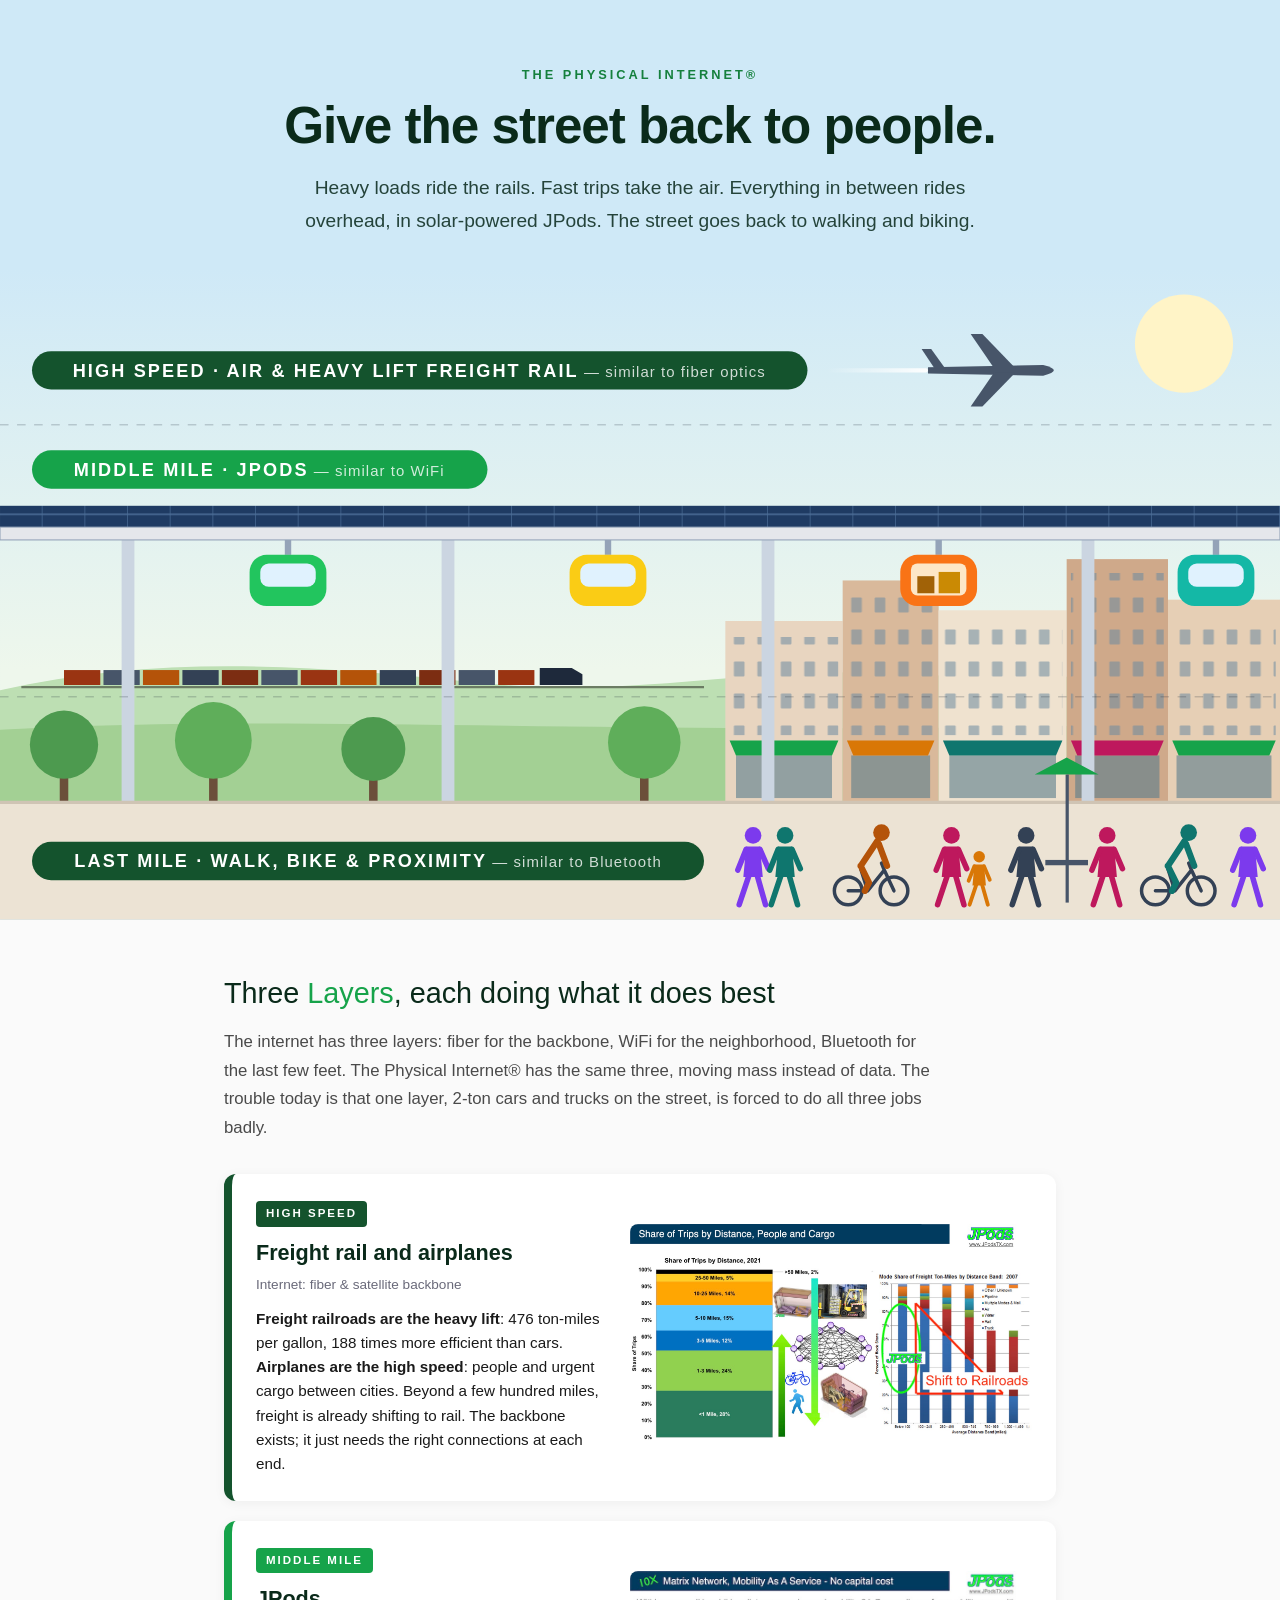
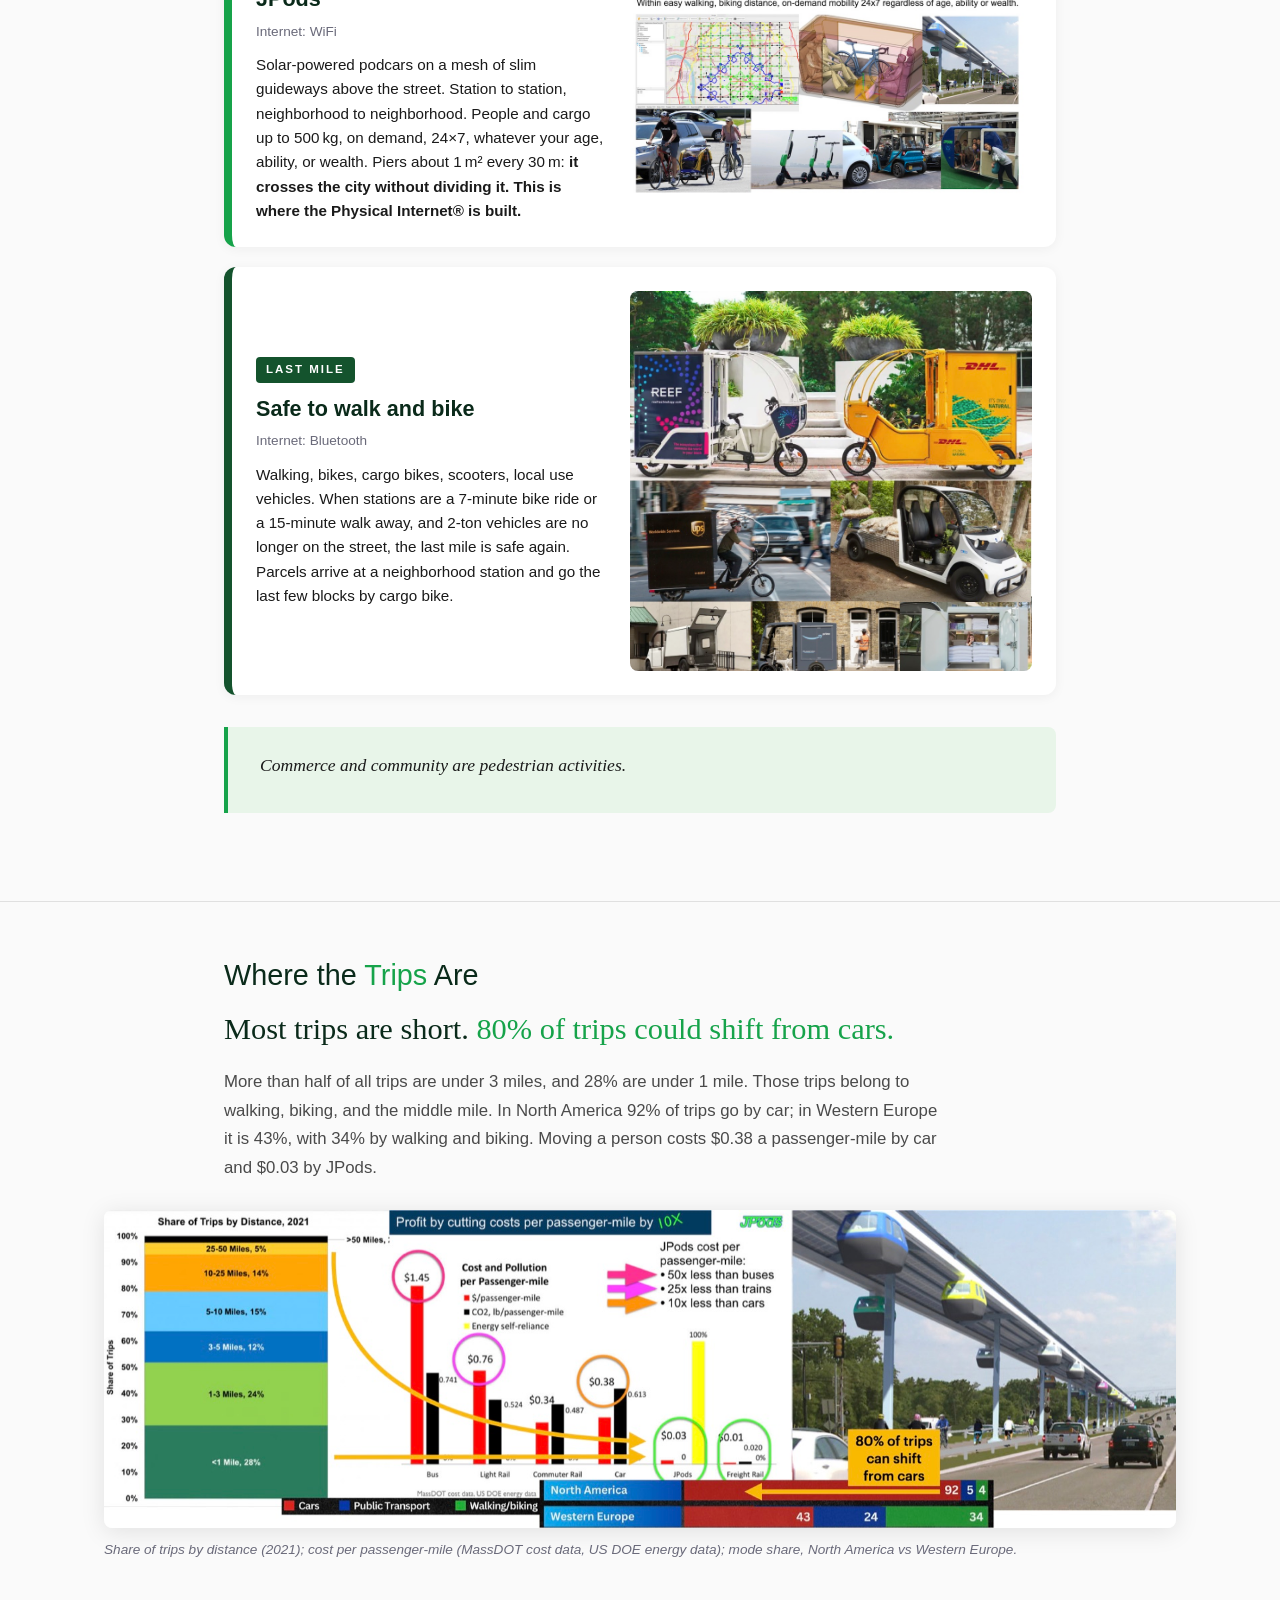
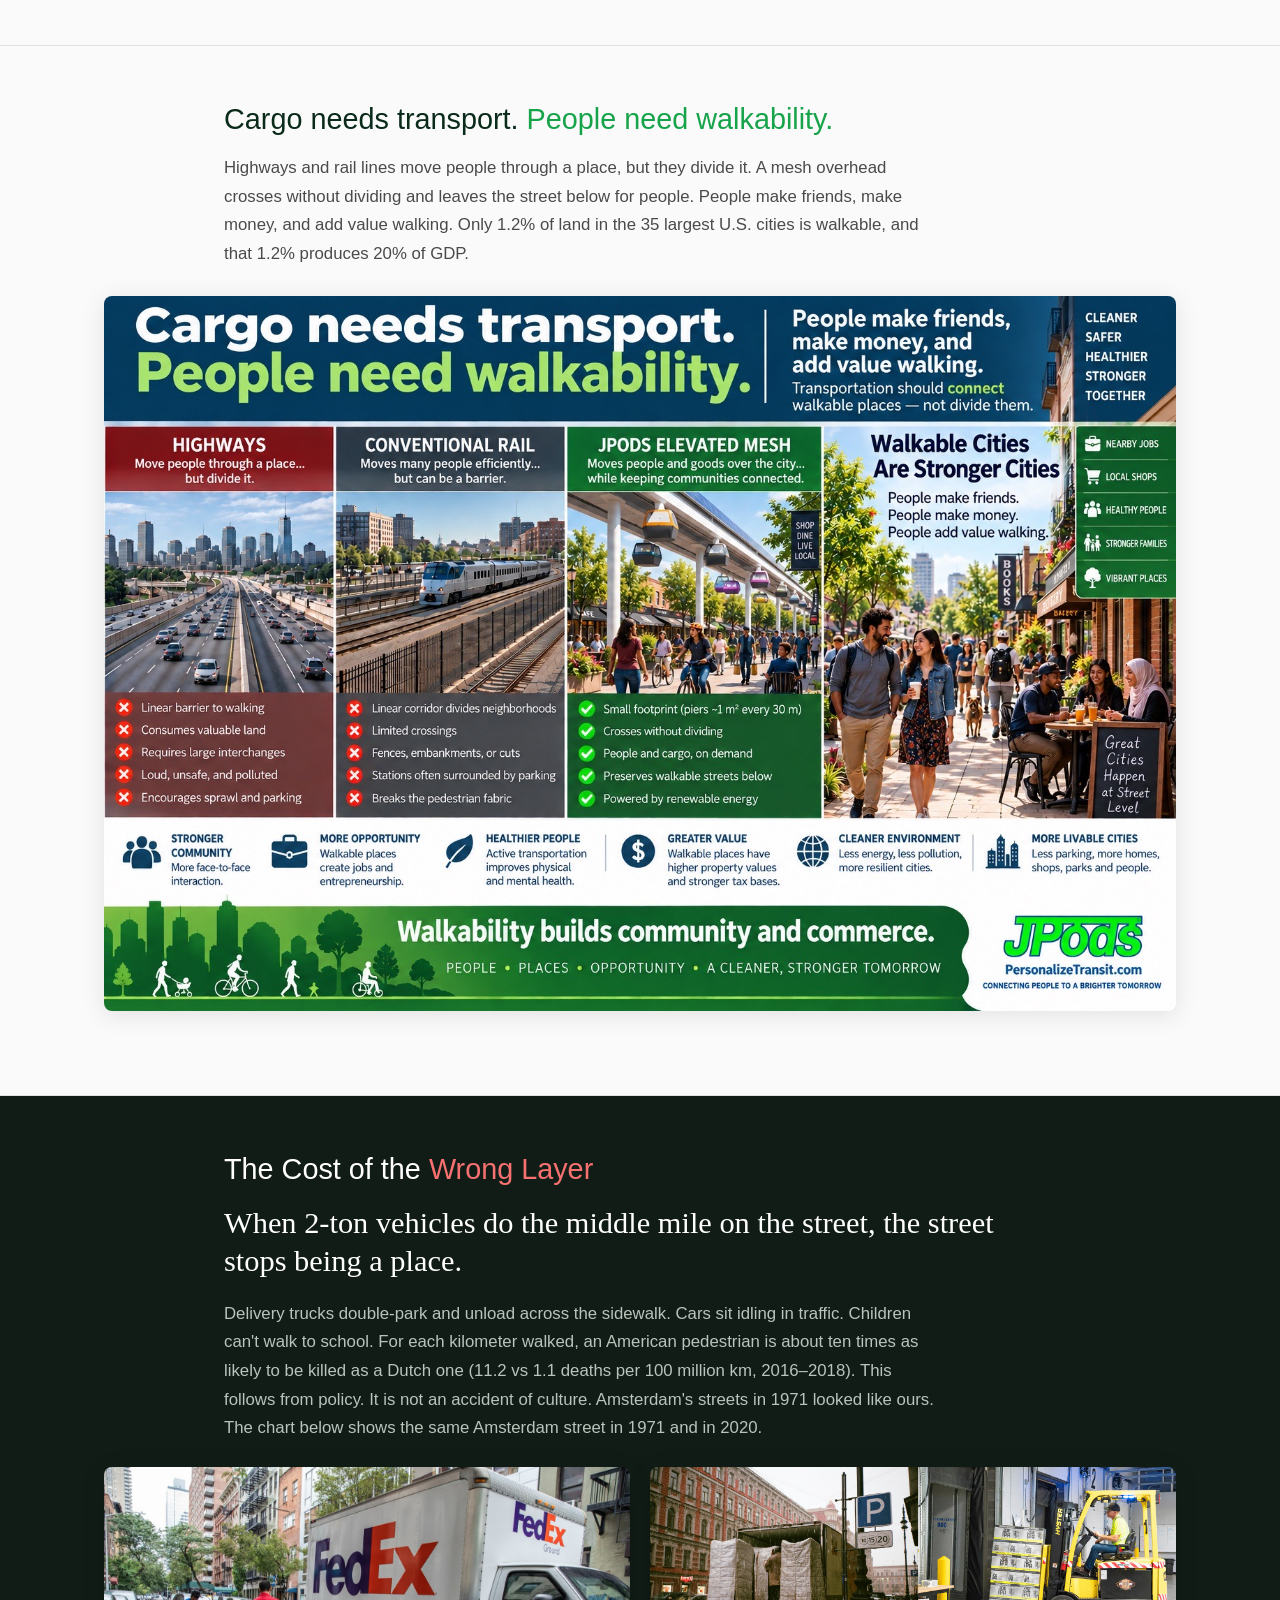
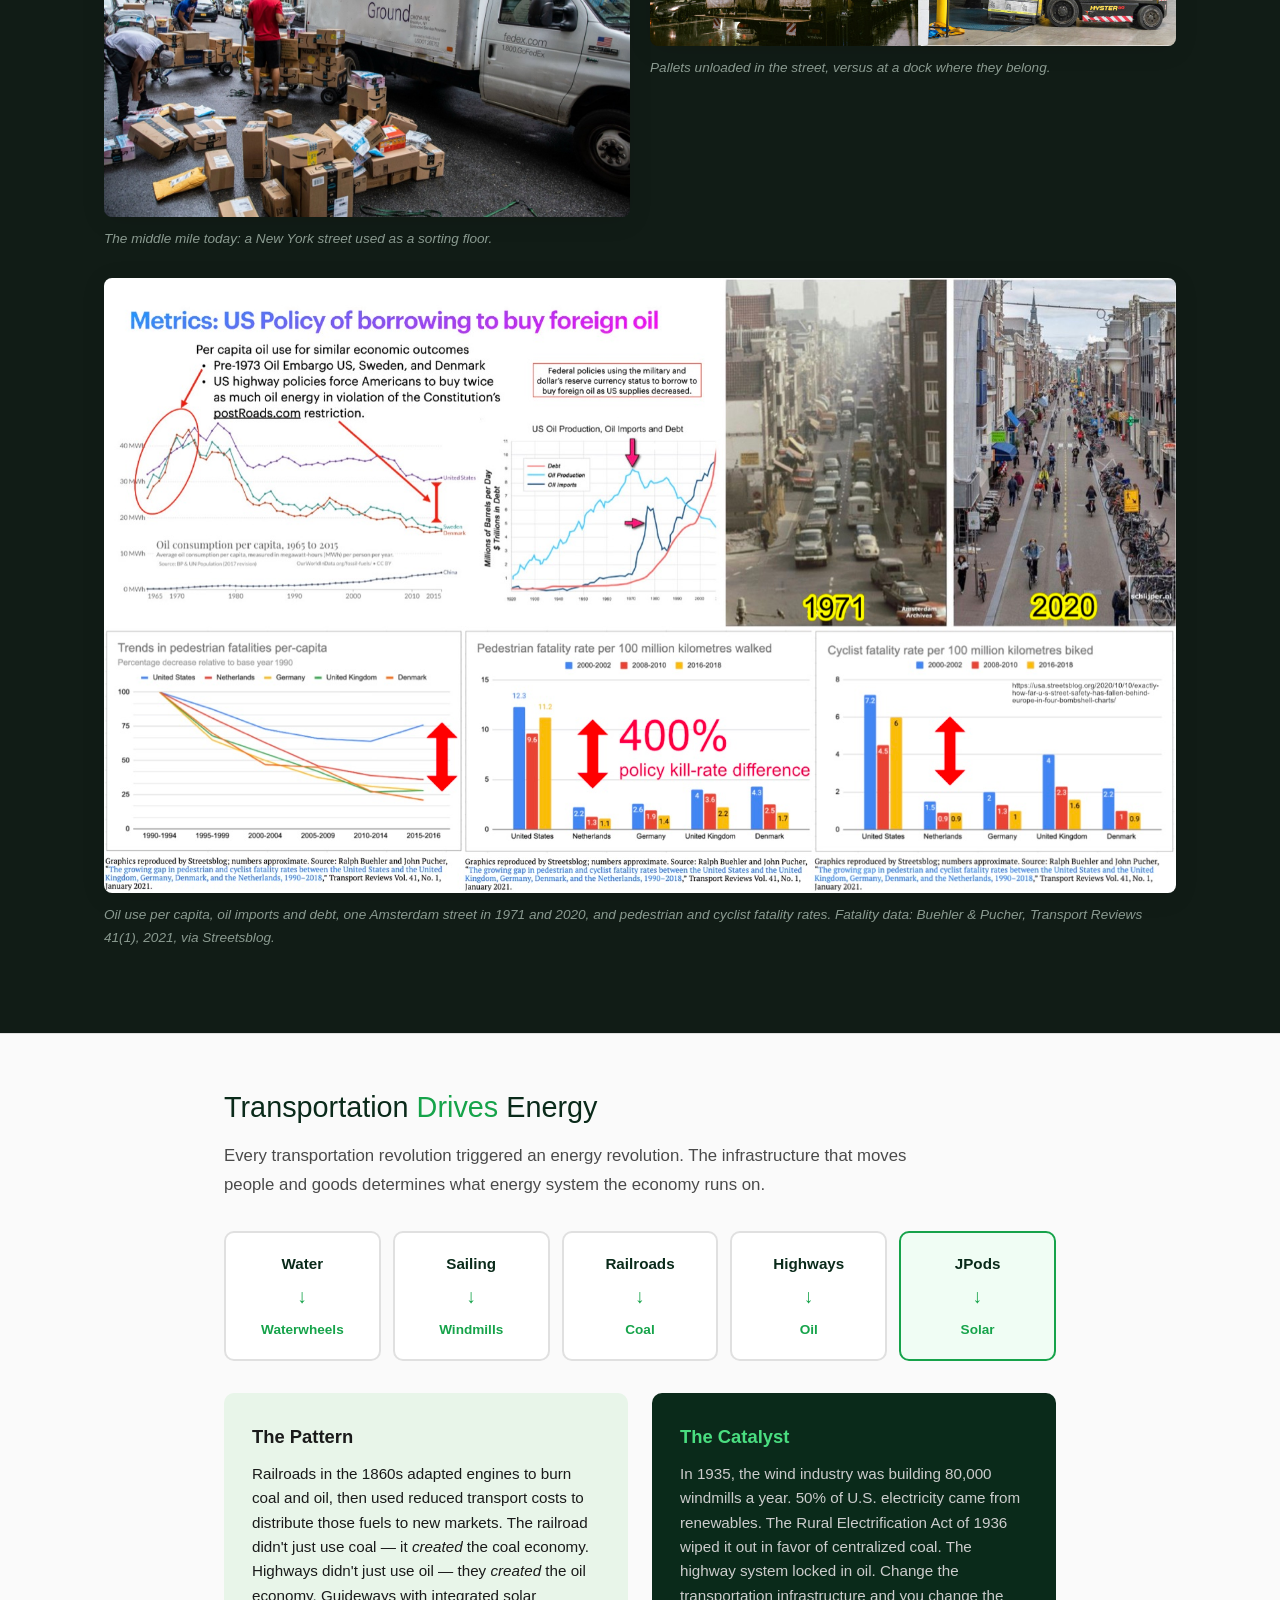
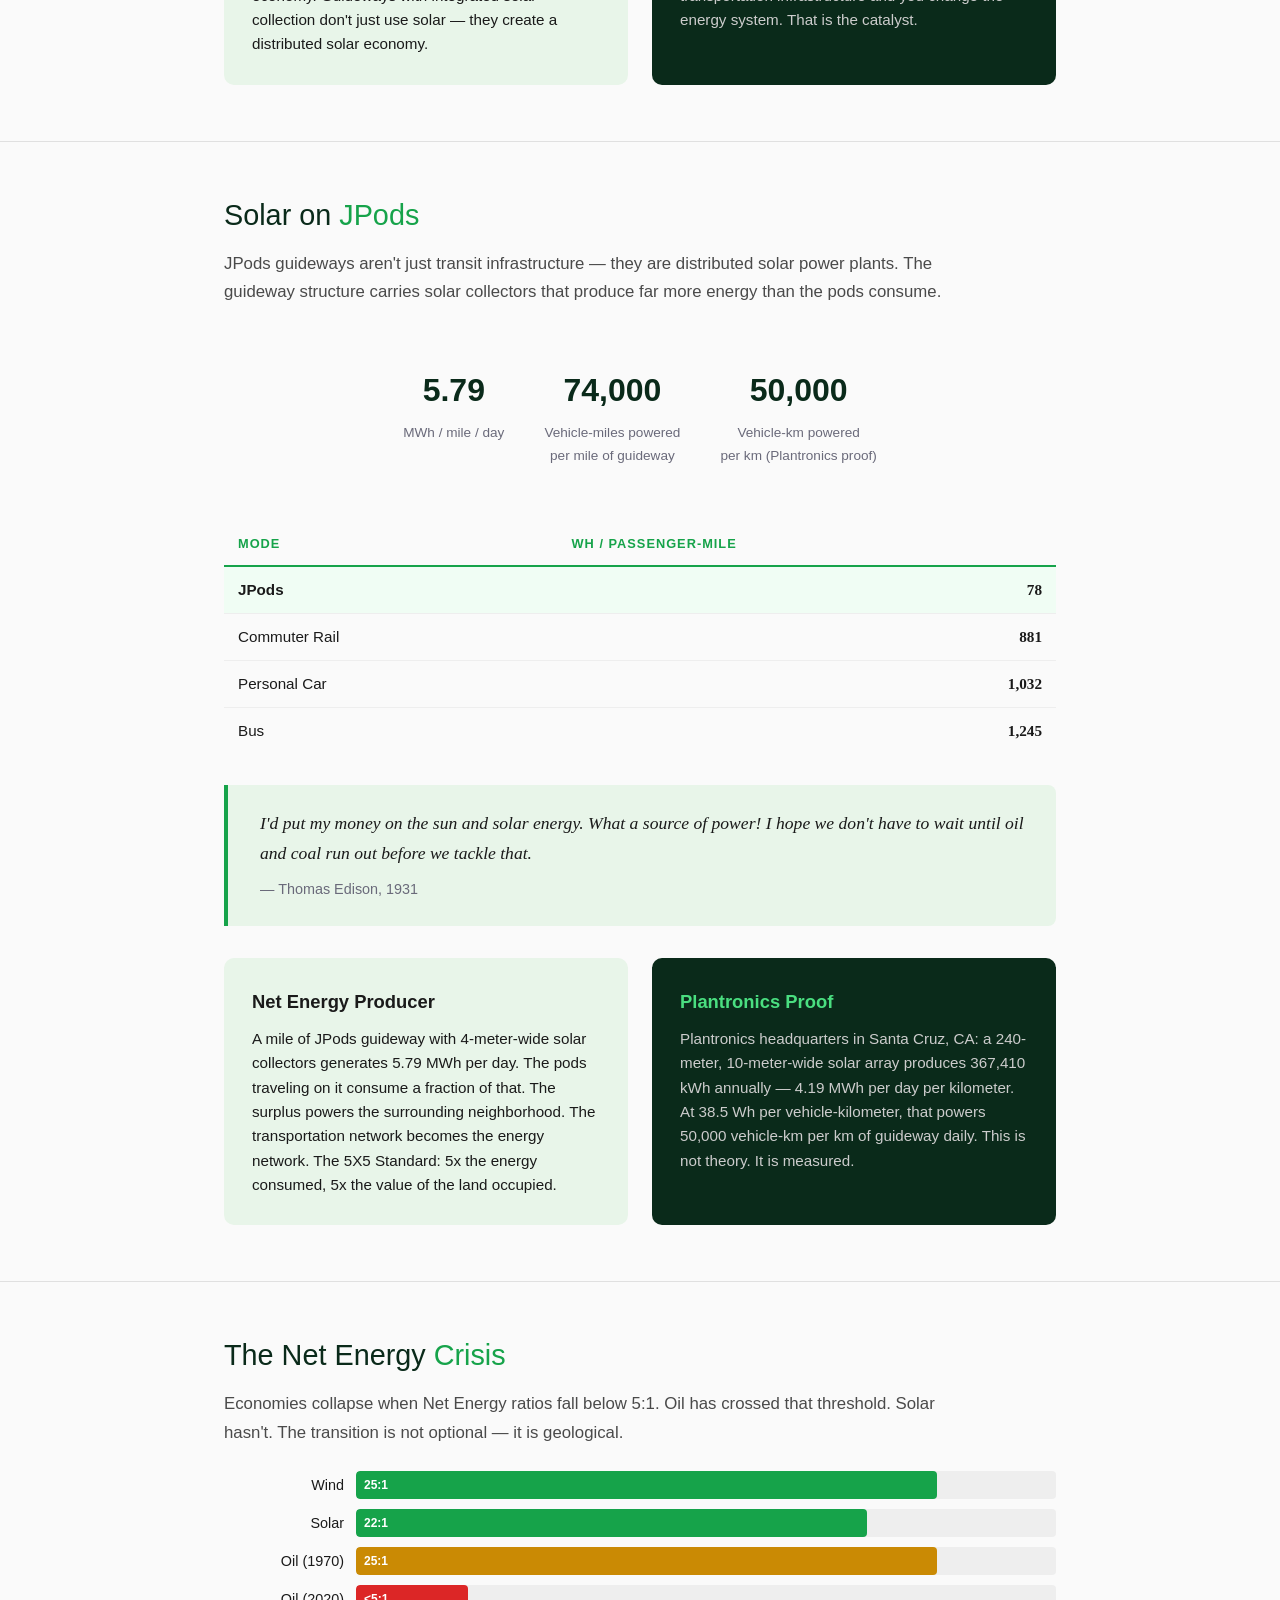
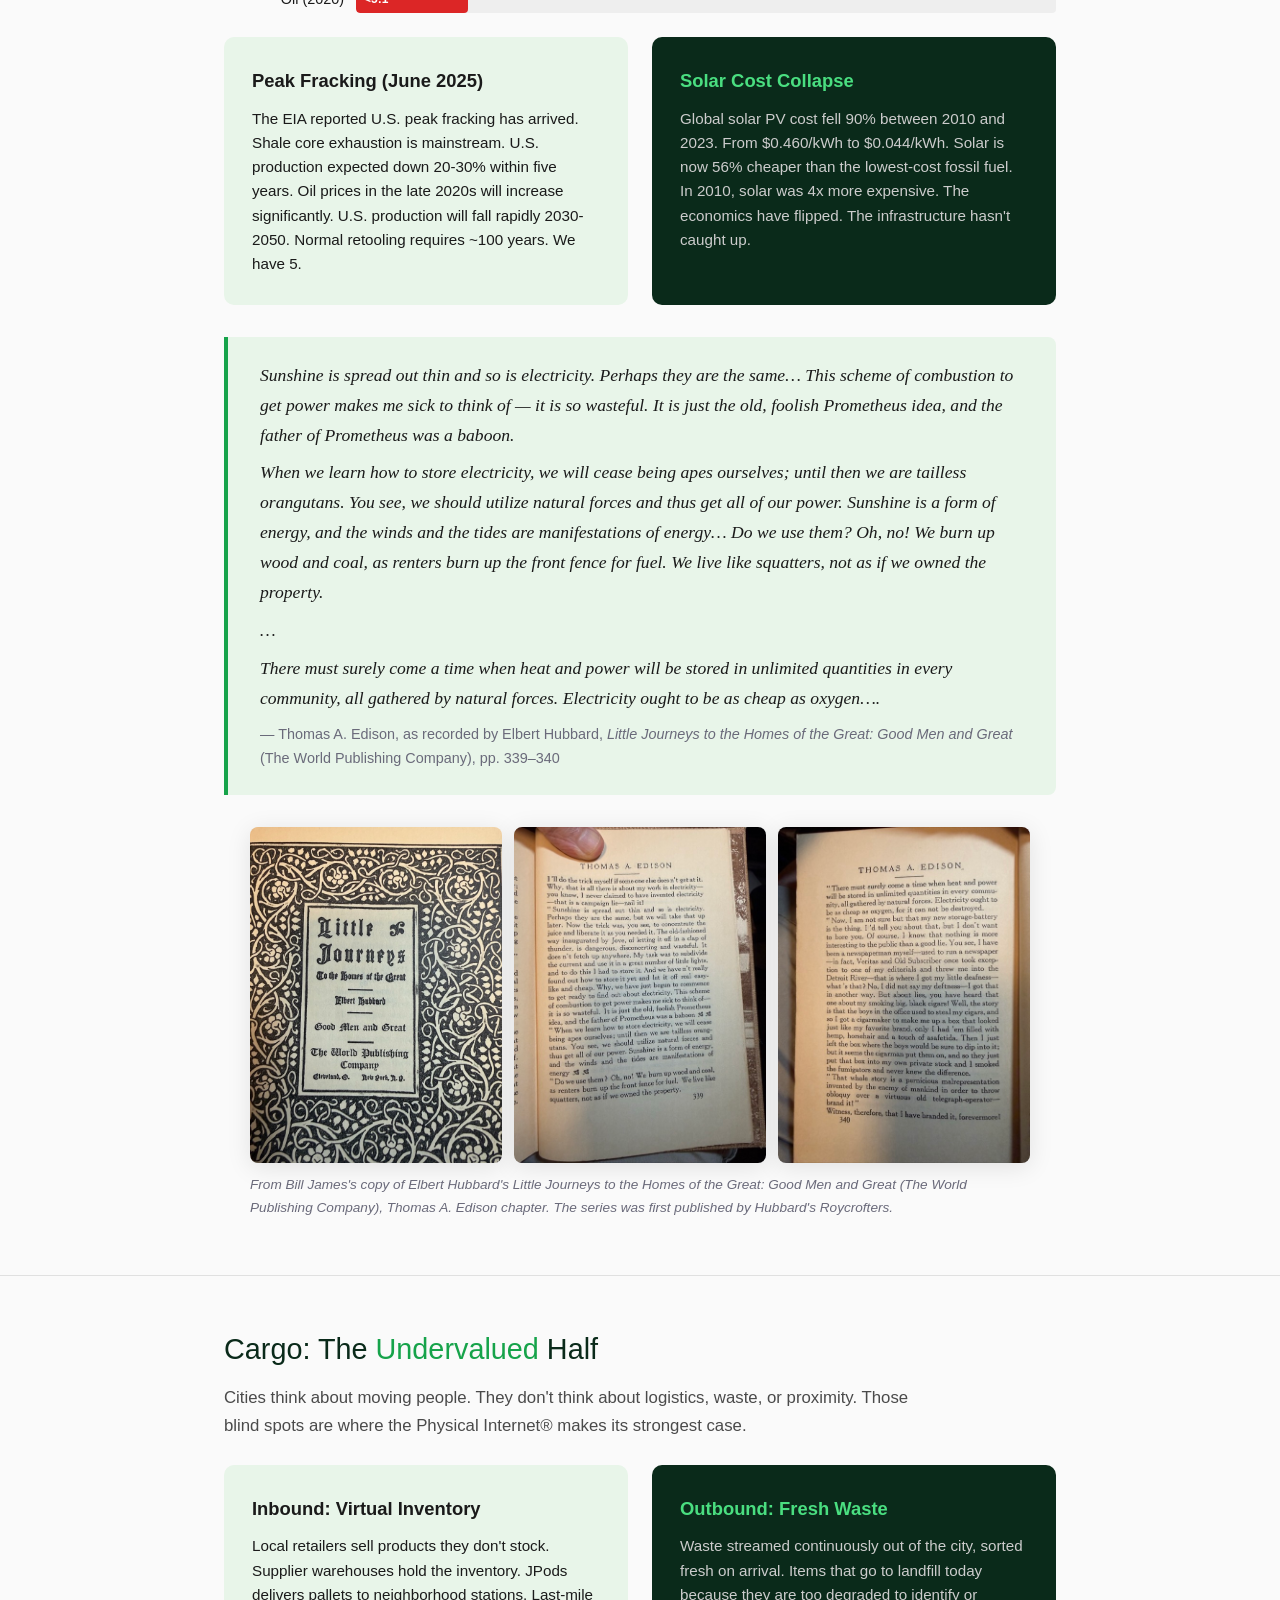
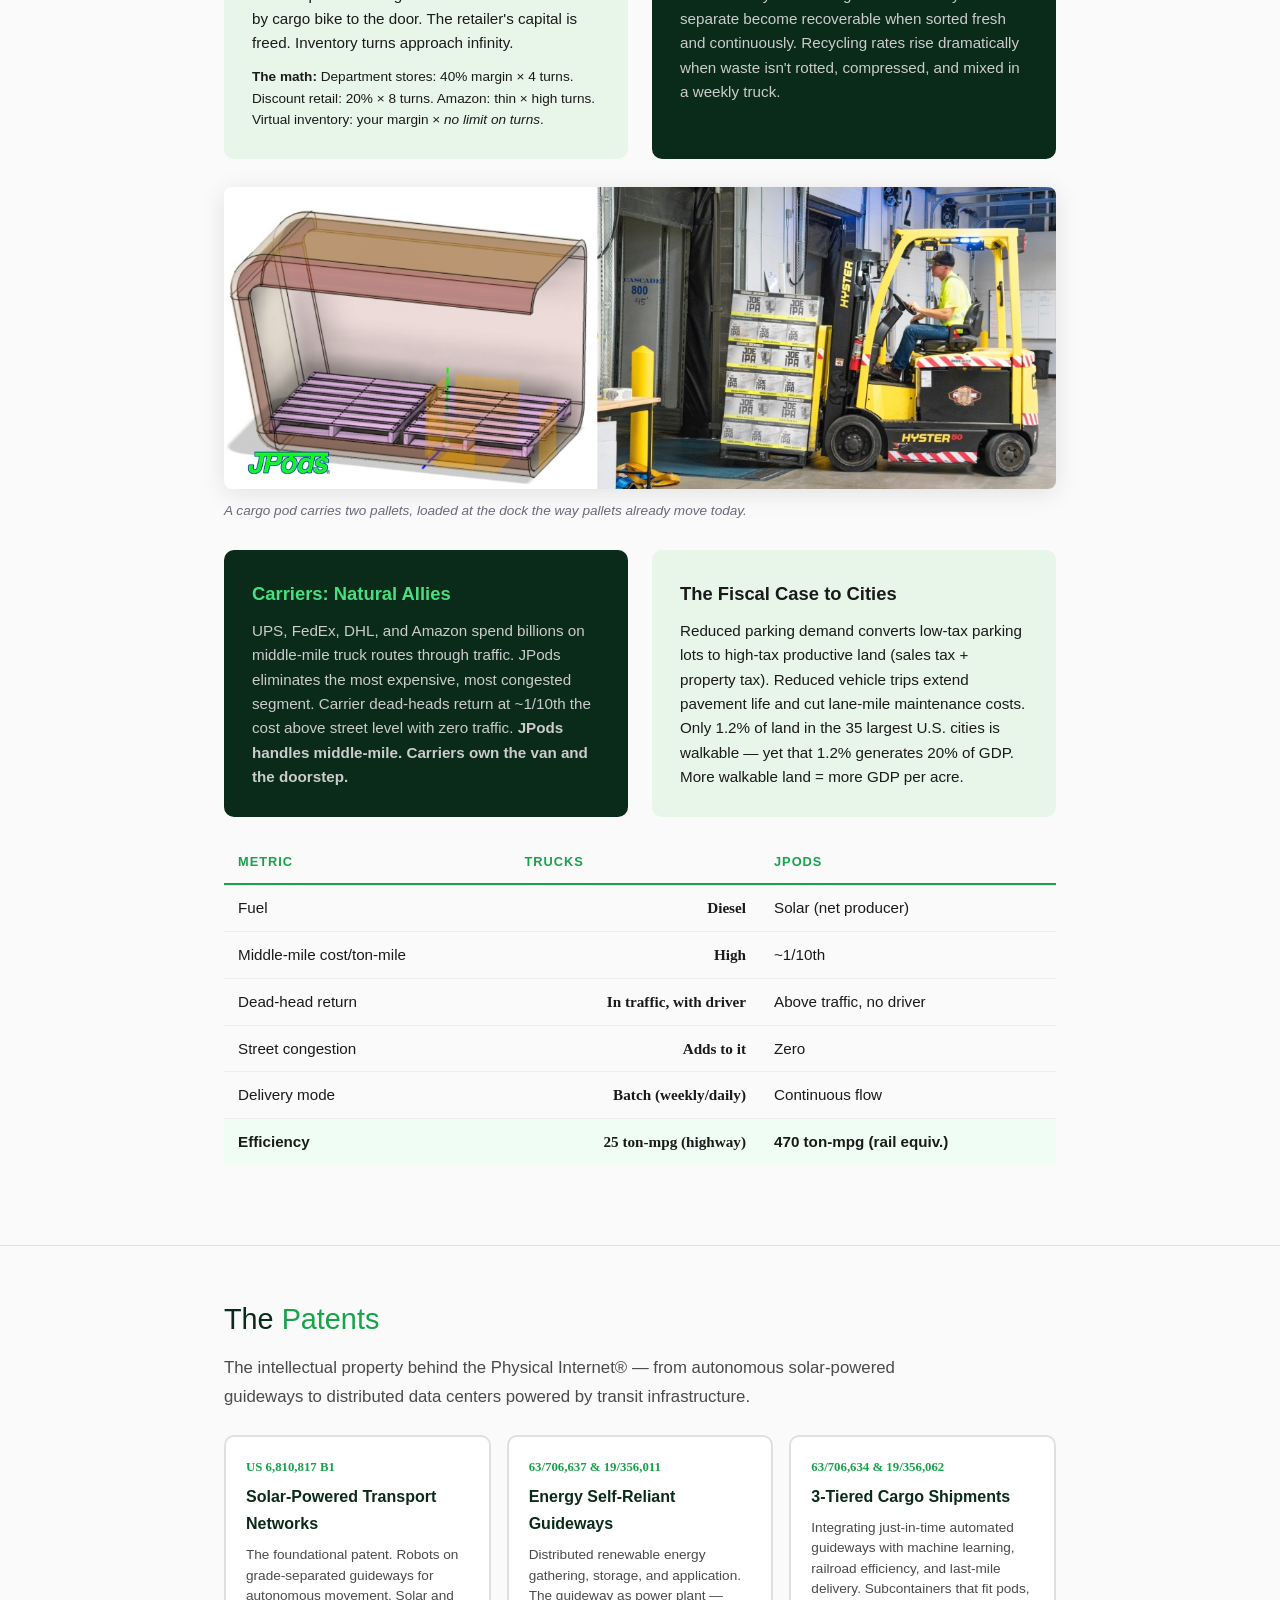
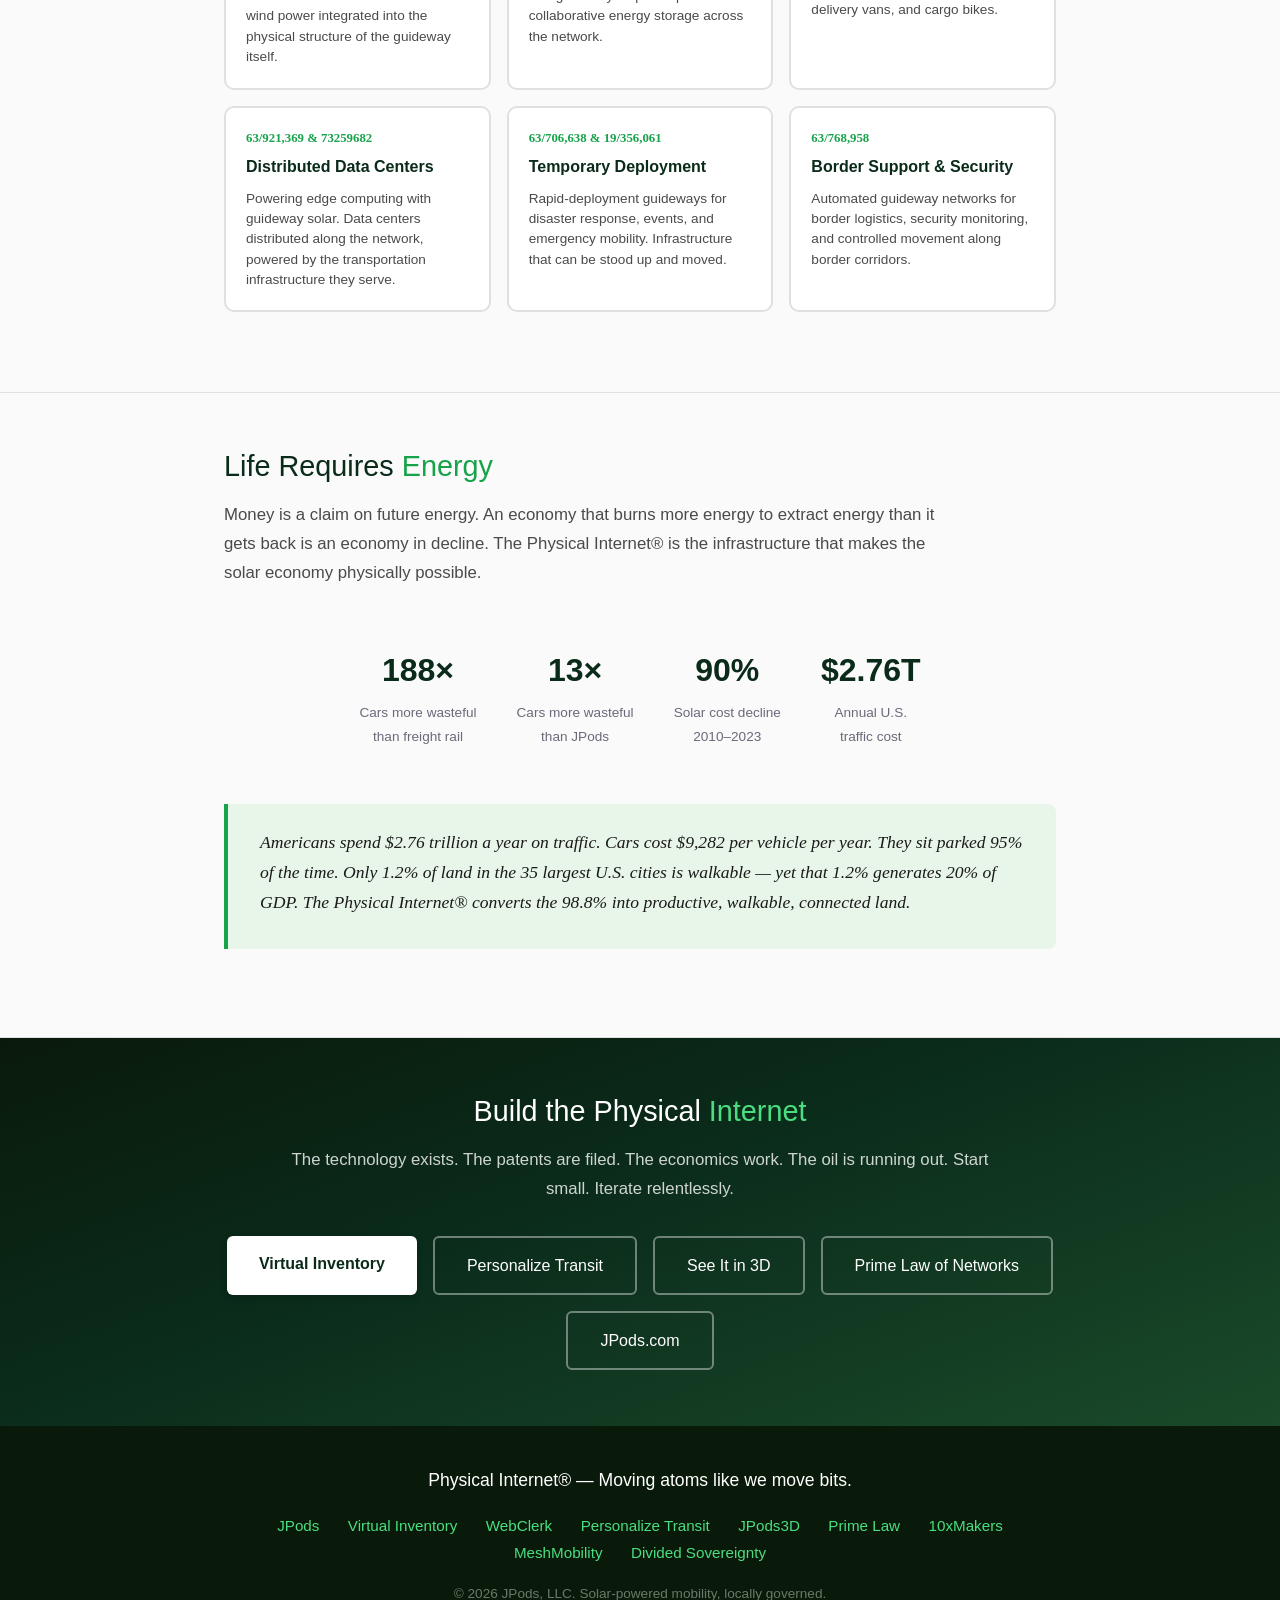
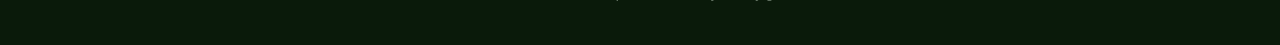
==== commit 60df7fdb: "Edison quote: credit the World Publishing edition (Good Men and Great); add title page photo Co-Auth" ====
--- a/index.html
+++ b/index.html
@@ -323,8 +323,8 @@
 }
 .big-line em { color: #16a34a; font-style: normal; }
 .pair { display: grid; grid-template-columns: 1fr 1fr; gap: 20px; margin: 24px 0; }
-.book-pages { max-width: 560px; margin: 24px auto 0; }
-.book-pages .pair { gap: 12px; margin: 0; }
+.book-pages { max-width: 780px; margin: 24px auto 0; }
+.book-pages .pair { grid-template-columns: repeat(3, 1fr); gap: 12px; margin: 0; }
 .dark-section { background: #111c16; color: #d8e0da; }
 .dark-section h2 { color: #fff; }
 .dark-section h2 span { color: #f87171; }
@@ -754,15 +754,16 @@
       <p>When we learn how to store electricity, we will cease being apes ourselves; until then we are tailless orangutans. You see, we should utilize natural forces and thus get all of our power. Sunshine is a form of energy, and the winds and the tides are manifestations of energy&hellip; Do we use them? Oh, no! We burn up wood and coal, as renters burn up the front fence for fuel. We live like squatters, not as if we owned the property.</p>
       <p>&hellip;</p>
       <p>There must surely come a time when heat and power will be stored in unlimited quantities in every community, all gathered by natural forces. Electricity ought to be as cheap as oxygen&hellip;.</p>
-      <div class="attr">&mdash; Thomas A. Edison, as recorded by Elbert Hubbard, <em>Little Journeys</em> (Roycroft), pp.&nbsp;339&ndash;340</div>
+      <div class="attr">&mdash; Thomas A. Edison, as recorded by Elbert Hubbard, <em>Little Journeys to the Homes of the Great: Good Men and Great</em> (The World Publishing Company), pp.&nbsp;339&ndash;340</div>
     </div>
 
     <figure class="figure book-pages">
       <div class="pair">
+        <a href="img/Edison_LittleJourneys_title.jpg"><img src="img/Edison_LittleJourneys_title.jpg" width="700" height="933" loading="lazy" alt="Title page: Little Journeys to the Homes of the Great, Elbert Hubbard, Good Men and Great, The World Publishing Company, Cleveland and New York"></a>
         <a href="img/Edison_LittleJourneys_p339.jpg"><img src="img/Edison_LittleJourneys_p339.jpg" width="700" height="933" loading="lazy" alt="Page 339 of Elbert Hubbard's Little Journeys, Thomas A. Edison chapter: 'Sunshine is spread out thin and so is electricity…'"></a>
         <a href="img/Edison_LittleJourneys_p340.jpg"><img src="img/Edison_LittleJourneys_p340.jpg" width="700" height="933" loading="lazy" alt="Page 340 of Elbert Hubbard's Little Journeys, Thomas A. Edison chapter: 'There must surely come a time when heat and power will be stored…'"></a>
       </div>
-      <figcaption>From an original copy of Elbert Hubbard's Roycroft <em>Little Journeys</em>, Thomas A. Edison chapter.</figcaption>
+      <figcaption>From Bill James's copy of Elbert Hubbard's <em>Little Journeys to the Homes of the Great: Good Men and Great</em> (The World Publishing Company), Thomas A. Edison chapter. The series was first published by Hubbard's Roycrofters.</figcaption>
     </figure>
   </div>
 </section>
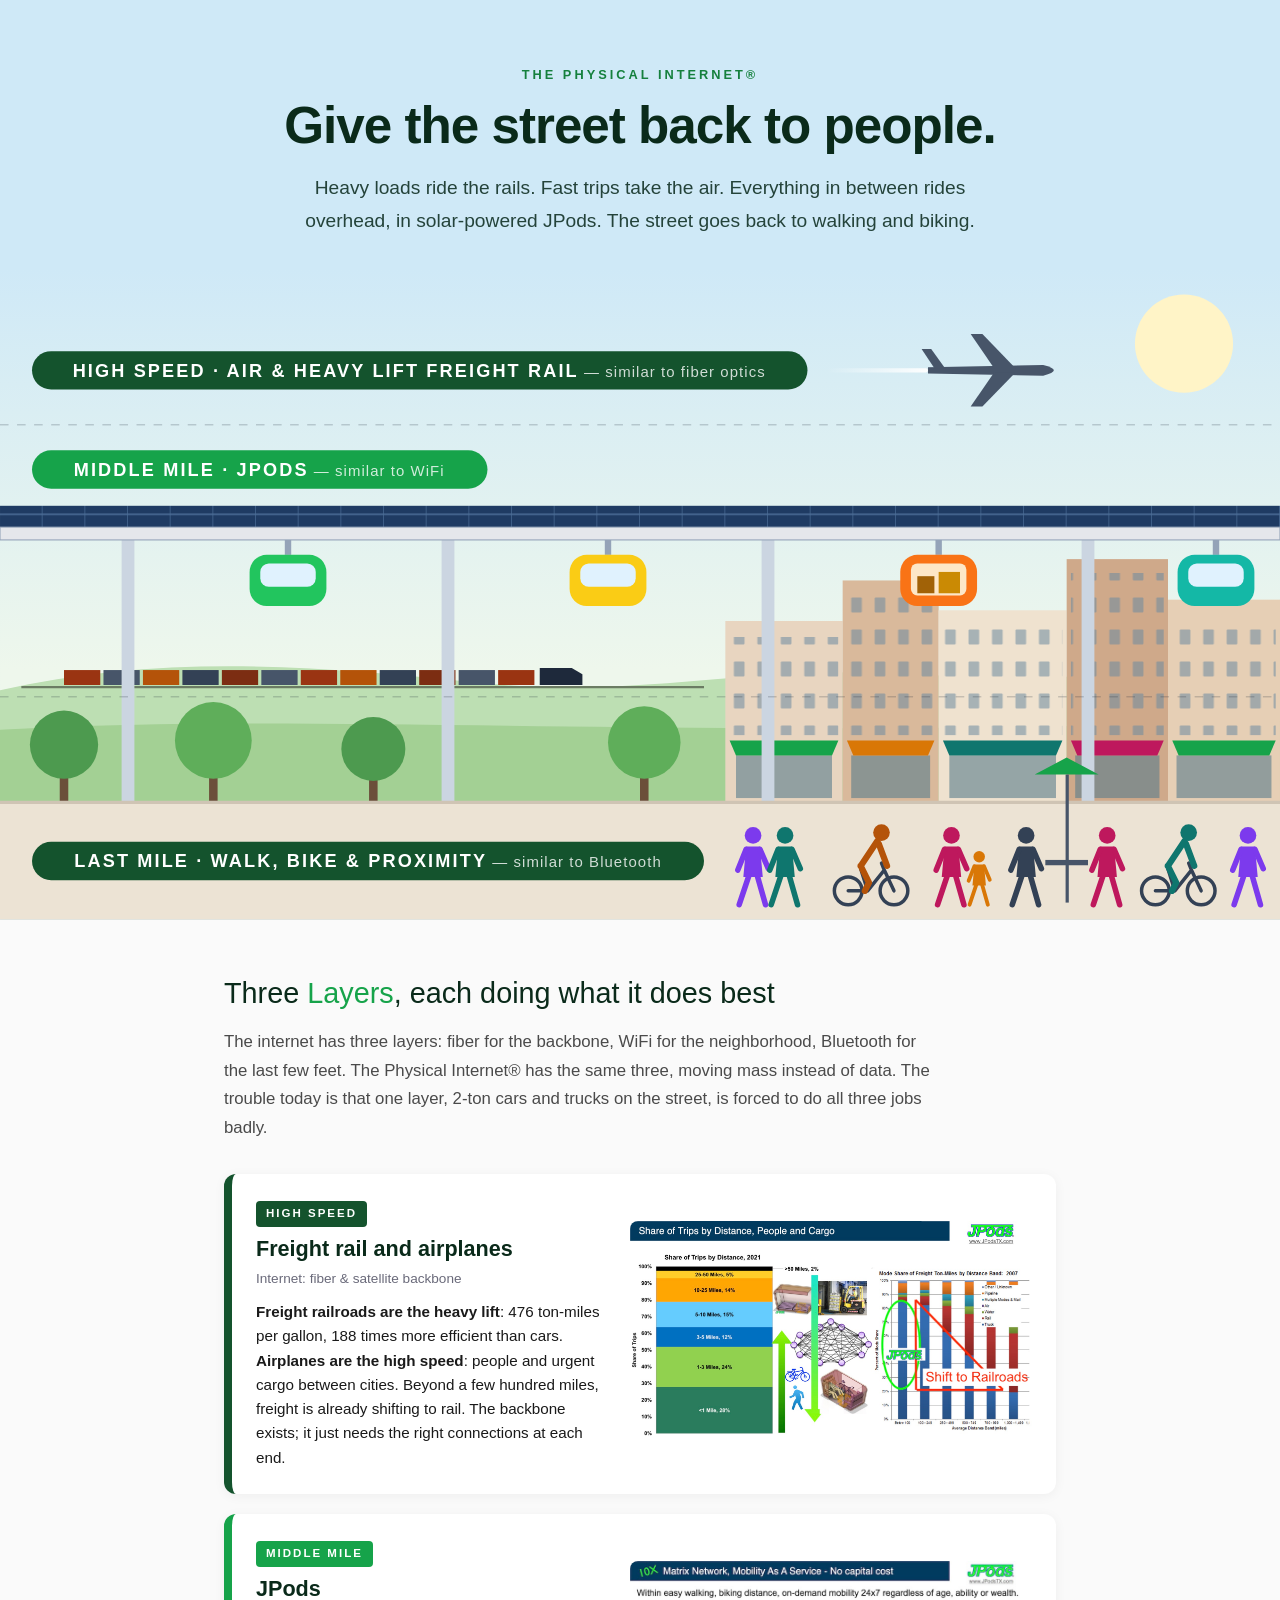
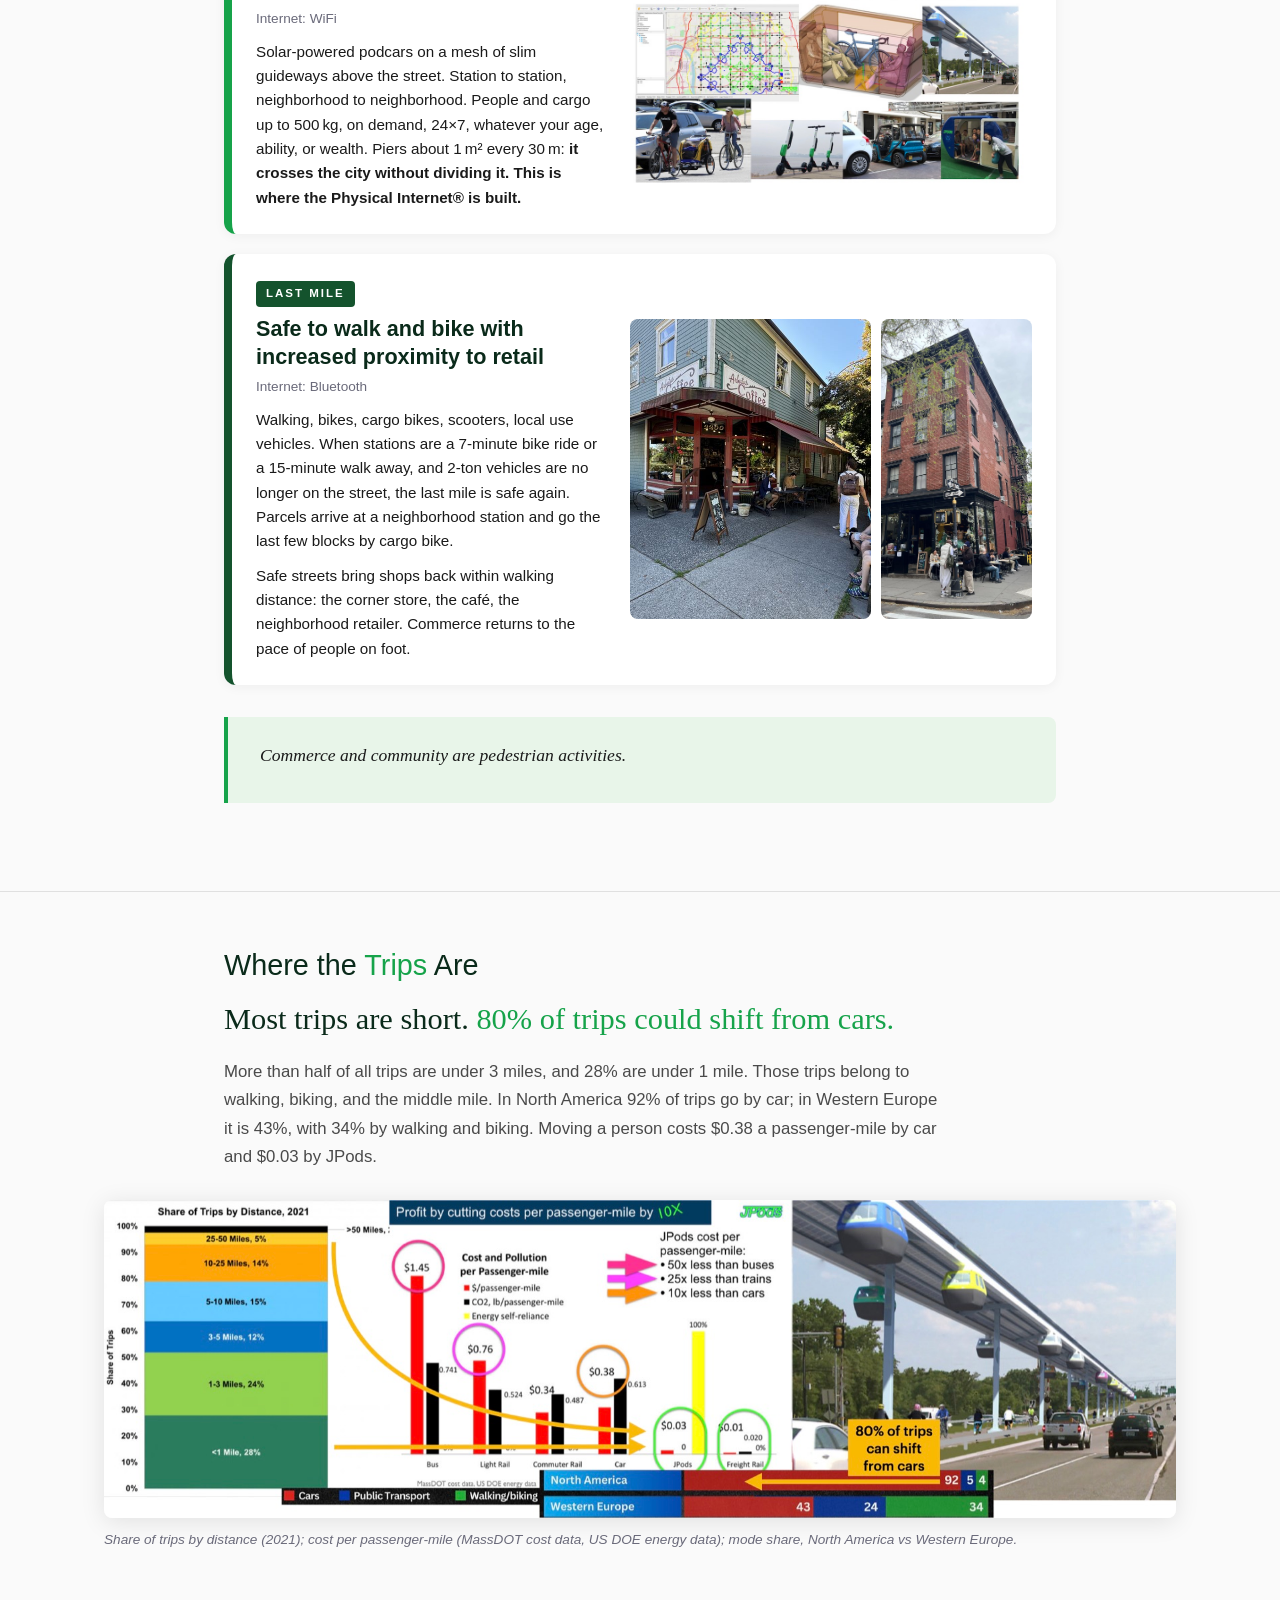
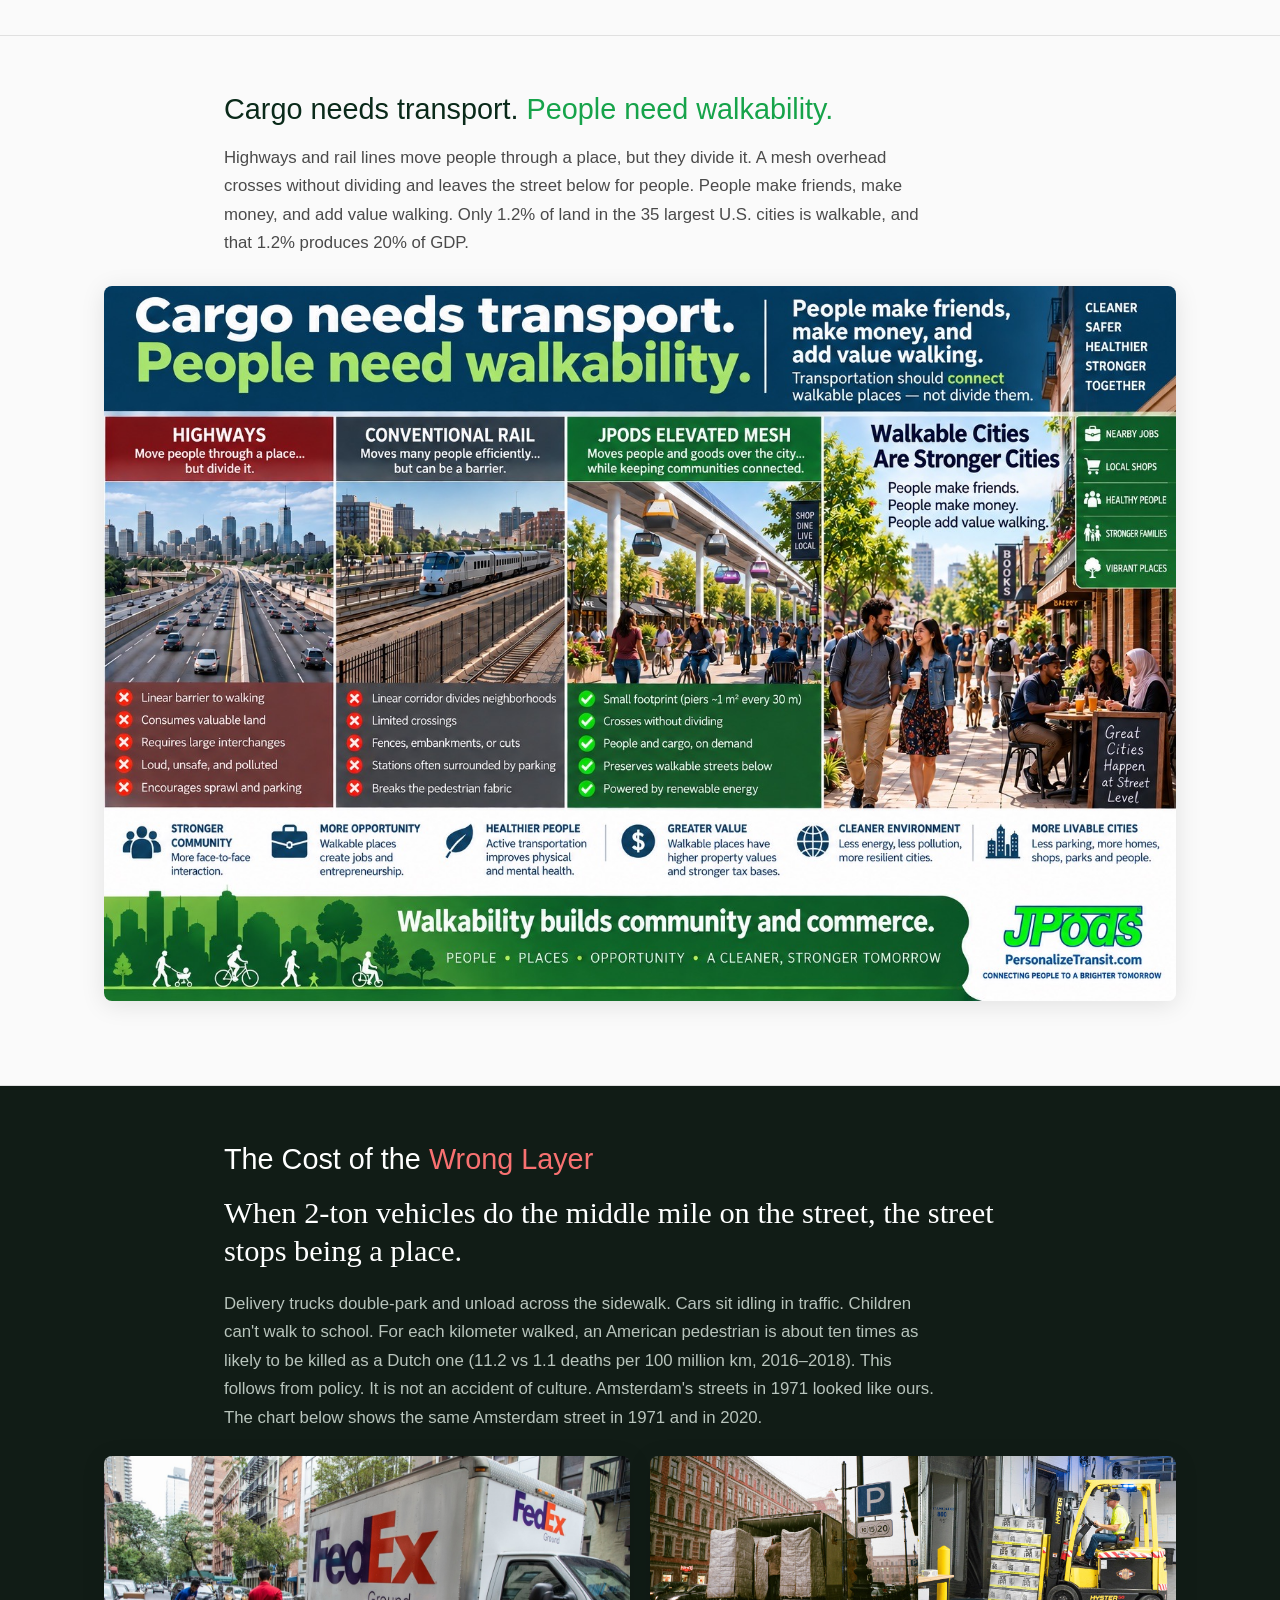
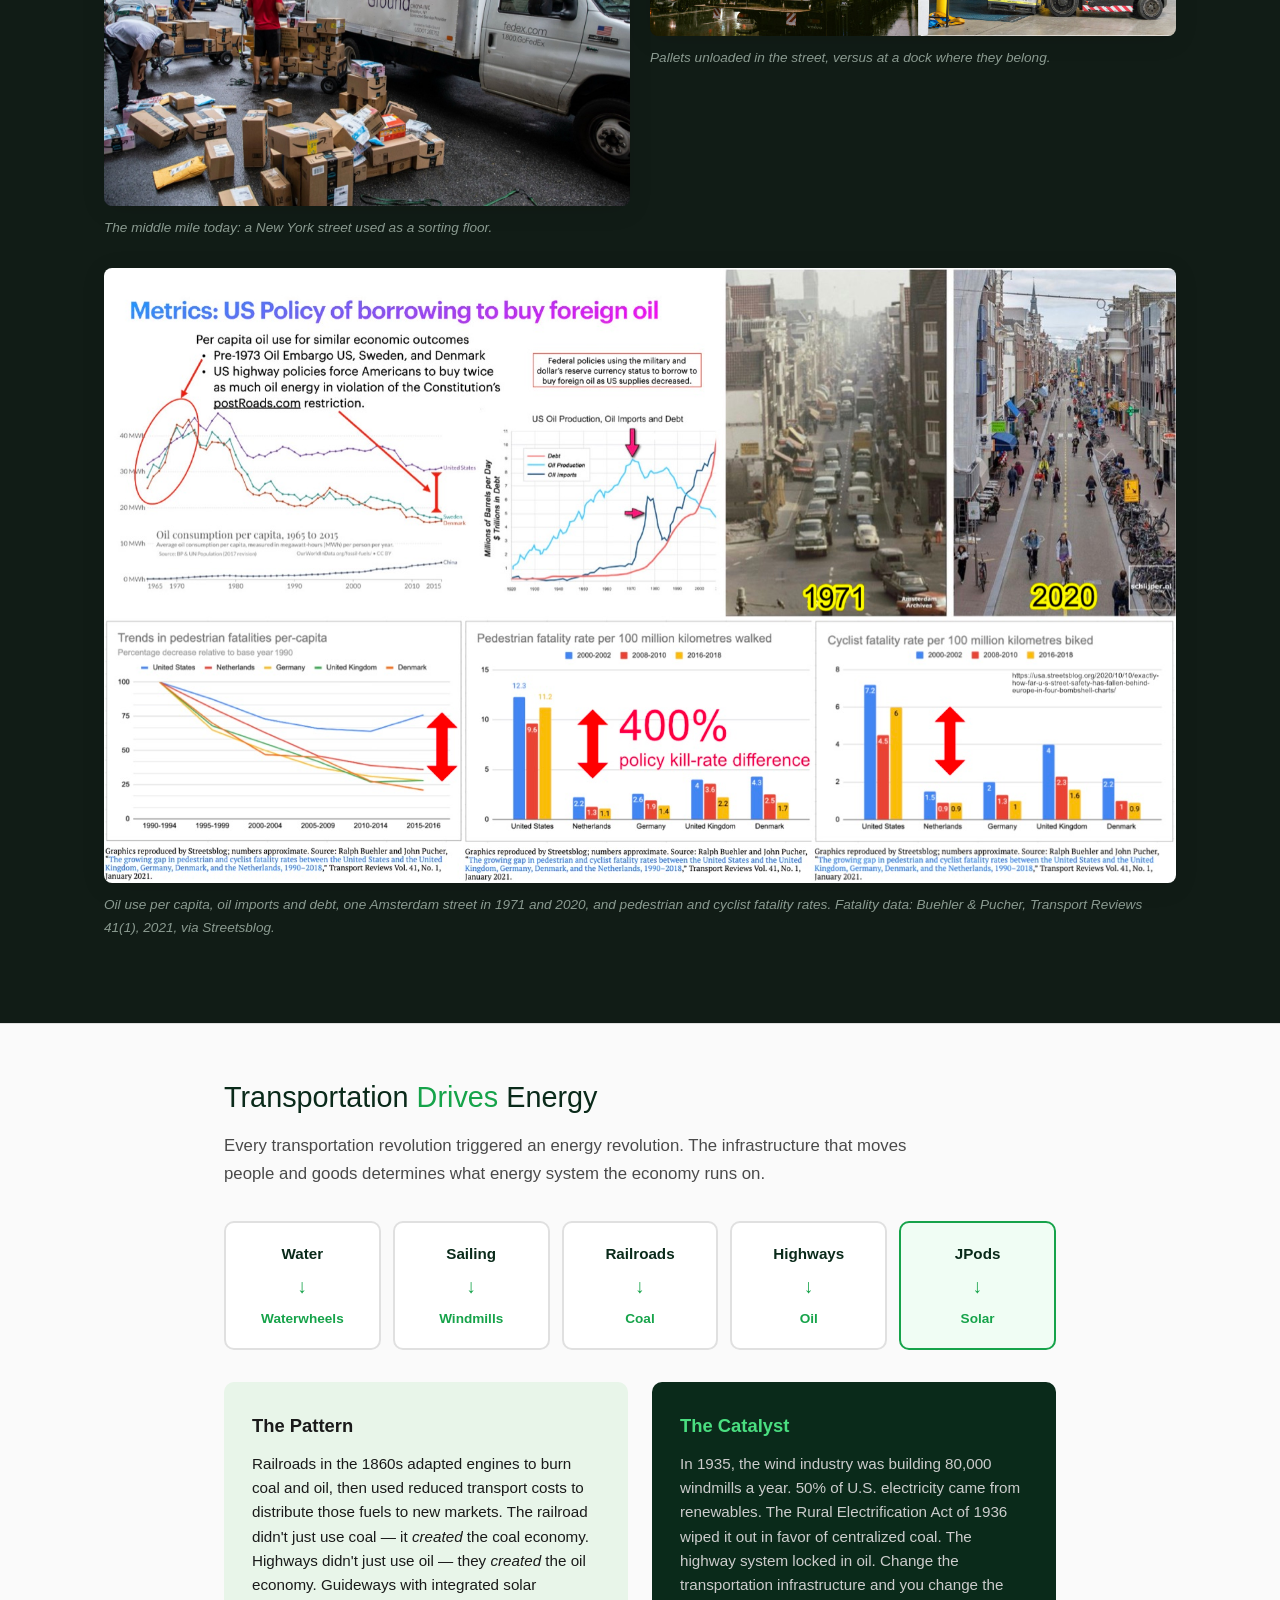
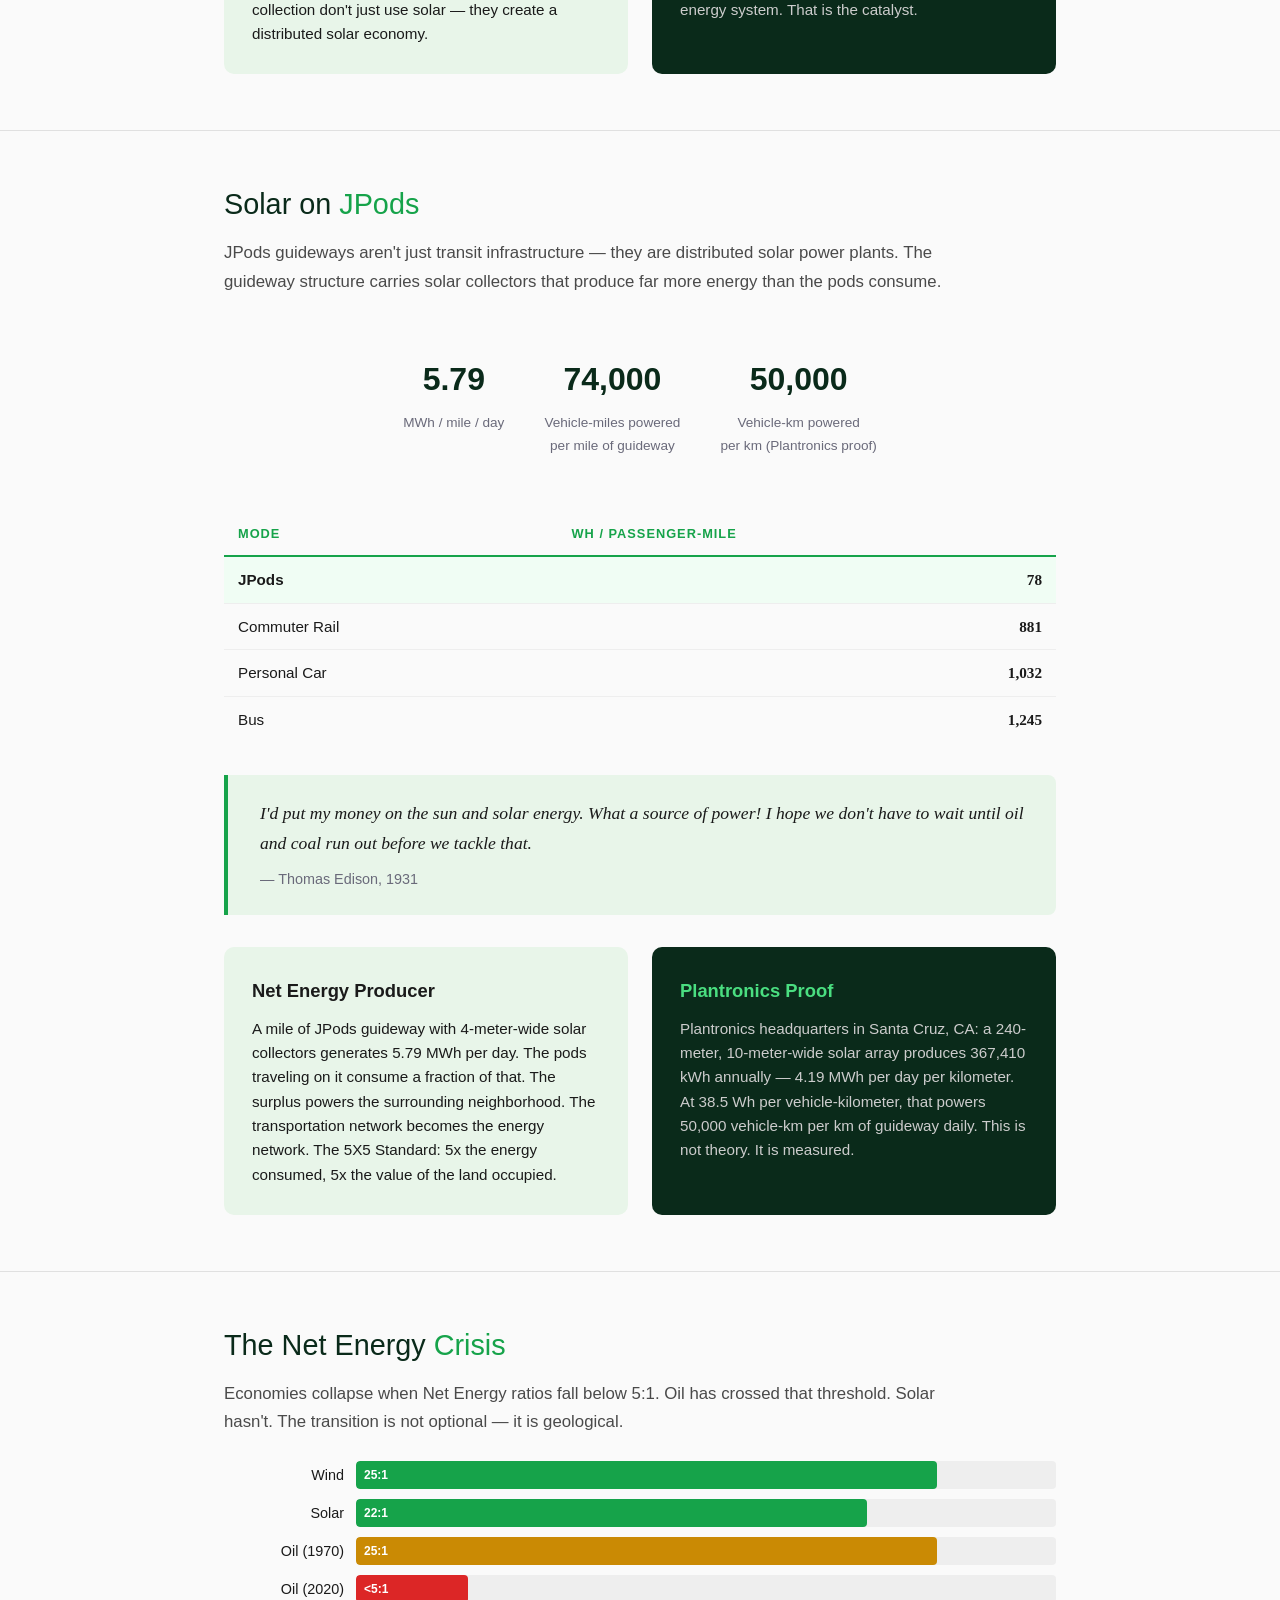
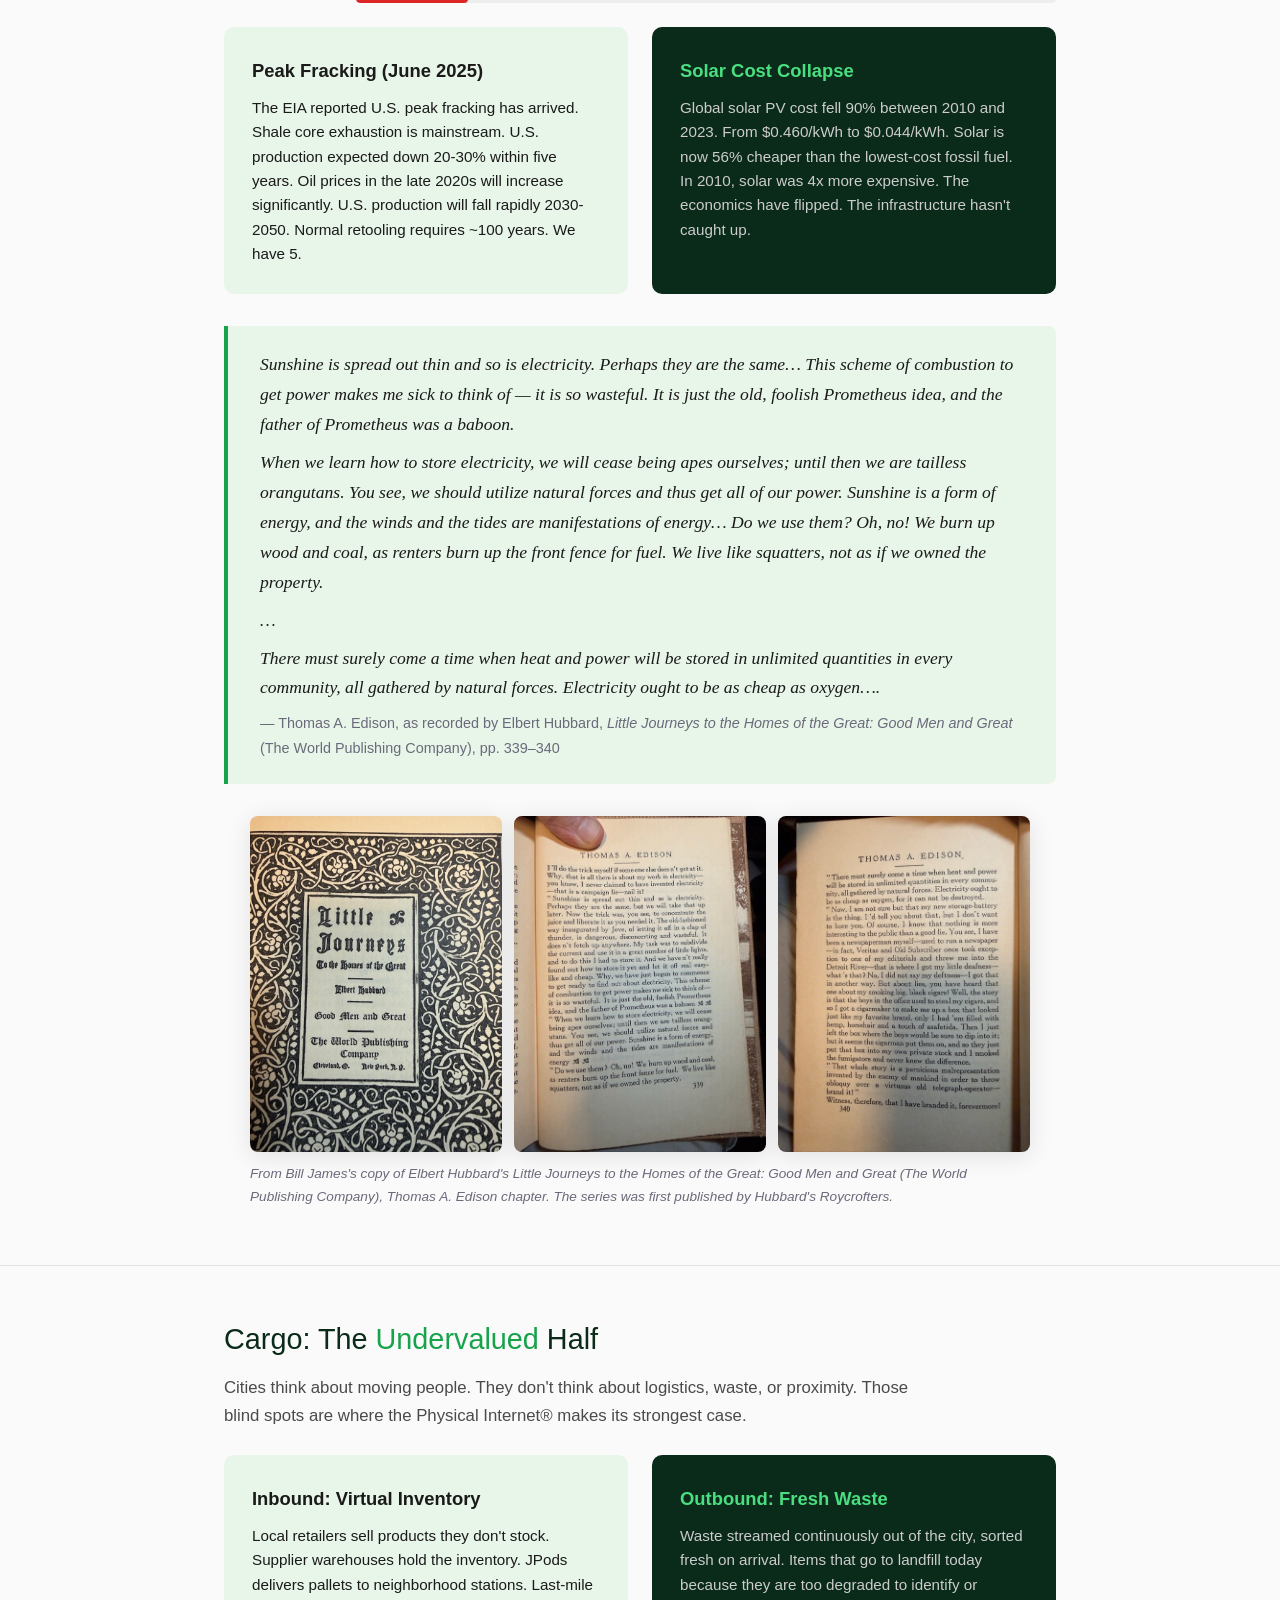
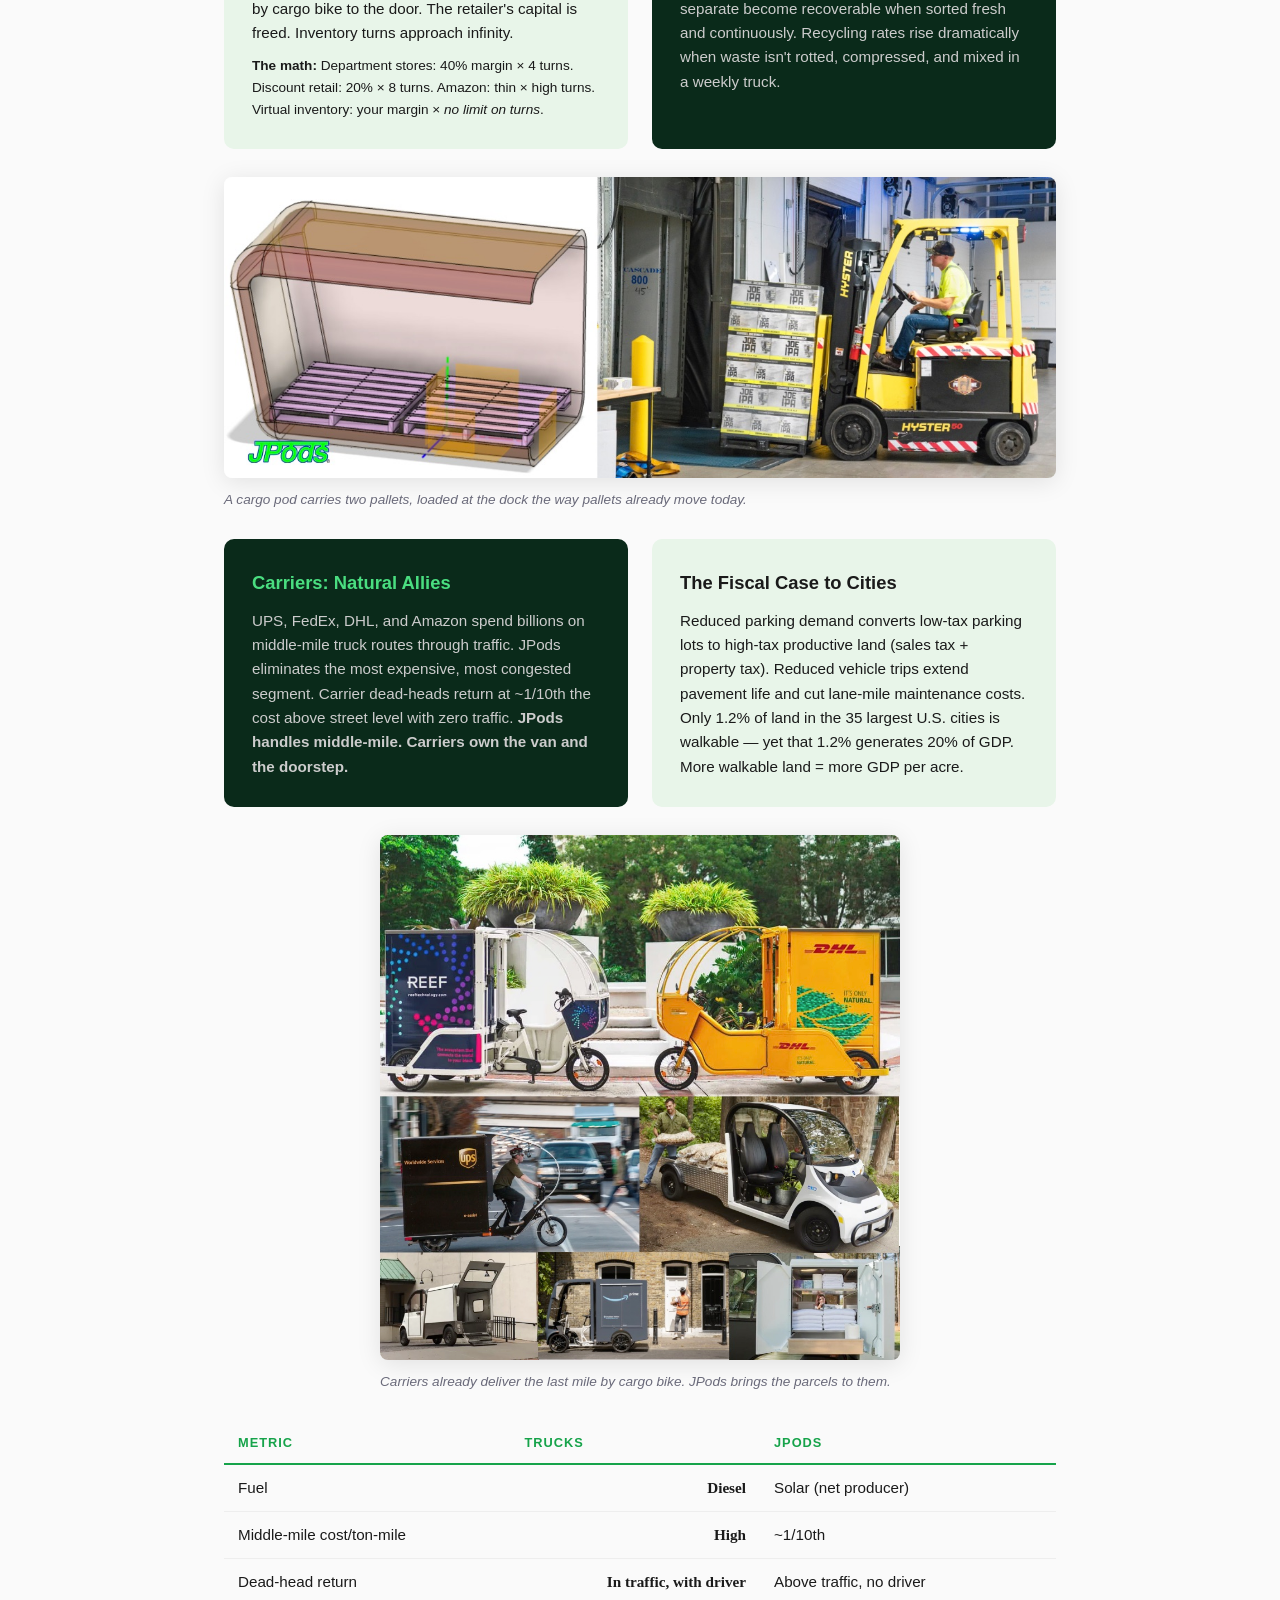
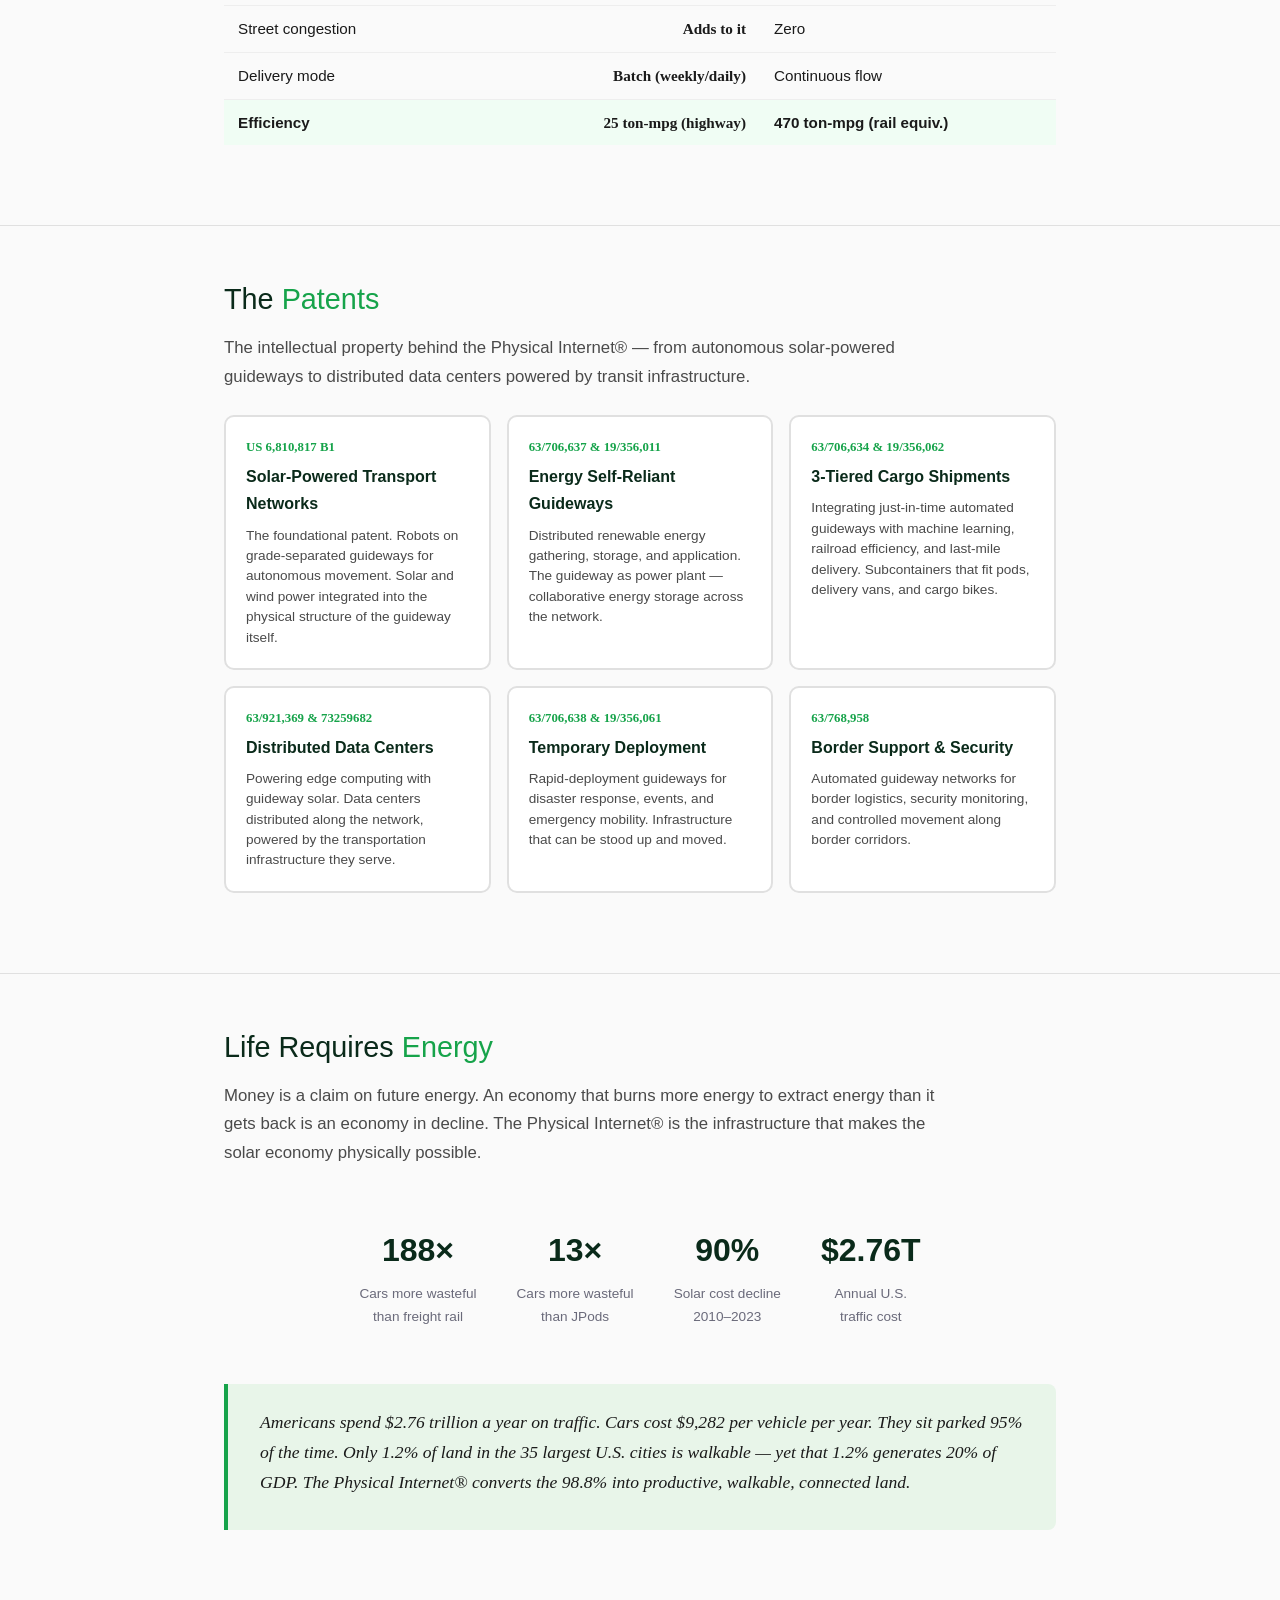
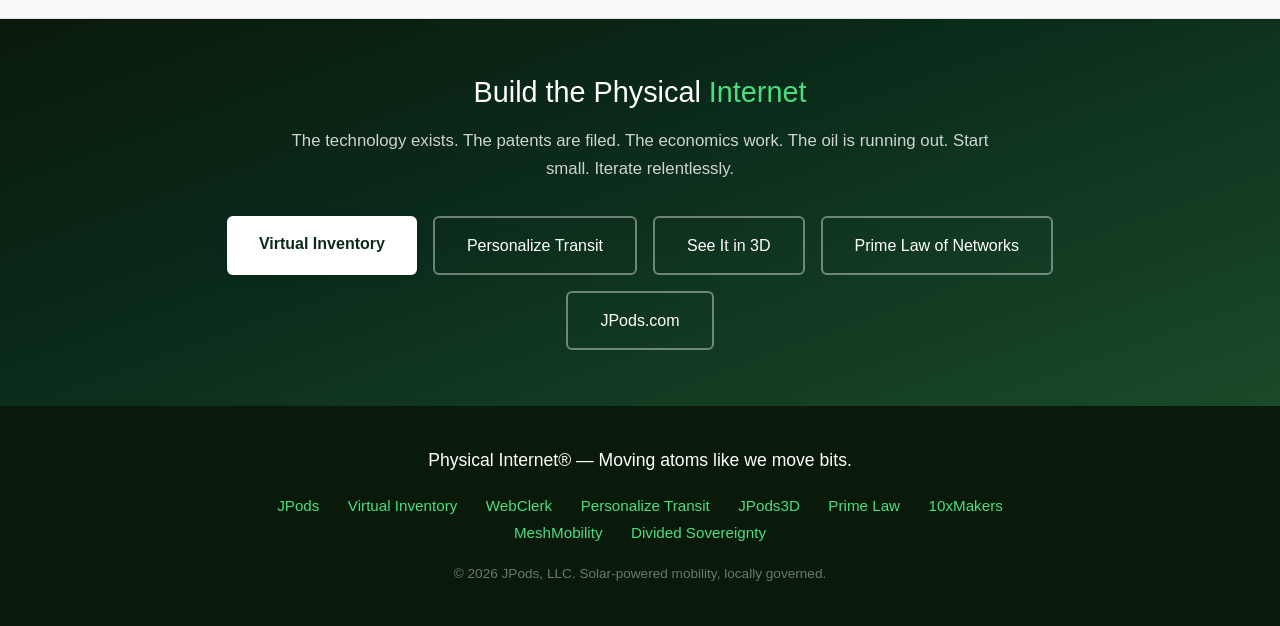
==== commit 1a819cdc: "Last Mile: safe to walk and bike with increased proximity to retail; corner-store photos; cargo bike" ====
--- a/index.html
+++ b/index.html
@@ -300,10 +300,13 @@
   text-transform: uppercase; color: var(--band-ink); background: var(--band);
   padding: 3px 10px; border-radius: 4px; margin-bottom: 8px;
 }
-.layer-row h3 { font-size: 1.35em; color: #0a2a1a; margin-bottom: 2px; }
+.layer-row h3 { font-size: 1.35em; line-height: 1.3; color: #0a2a1a; margin-bottom: 4px; }
 .layer-row .analog { font-size: 0.85em; color: #6a6a7a; margin-bottom: 10px; }
 .layer-row p { font-size: 0.95em; line-height: 1.6; }
 .layer-row img { width: 100%; height: auto; max-height: 380px; object-fit: cover; border-radius: 8px; display: block; }
+.corner-stores { display: grid; grid-template-columns: 1.6fr 1fr; gap: 10px; }
+.corner-stores img { height: 300px !important; max-height: none !important; object-fit: cover; }
+.corner-stores a:last-child img { object-position: center 78%; }
 .band-high { --band: #14532d; --band-ink: #fff; }
 .band-mid  { --band: #16a34a; --band-ink: #fff; }
 .band-last { --band: #14532d; --band-ink: #fff; }
@@ -340,6 +343,7 @@
   .scene-hero .tagline { font-size: 1.05em; padding: 0 16px; }
   .layer-row { grid-template-columns: 1fr; padding: 18px; }
   .pair { grid-template-columns: 1fr; }
+  .corner-stores img { height: 220px !important; }
   .big-line { font-size: 1.45em; }
   .container, .wide { padding: 0 16px; }
   .layers { grid-template-columns: 1fr; }
@@ -557,11 +561,15 @@
       <div class="layer-row band-last">
         <div>
           <span class="tag">Last Mile</span>
-          <h3>Safe to walk and bike</h3>
+          <h3>Safe to walk and bike with increased proximity to retail</h3>
           <div class="analog">Internet: Bluetooth</div>
           <p>Walking, bikes, cargo bikes, scooters, local use vehicles. When stations are a 7-minute bike ride or a 15-minute walk away, and 2-ton vehicles are no longer on the street, the last mile is safe again. Parcels arrive at a neighborhood station and go the last few blocks by cargo bike.</p>
+          <p style="margin-top:10px">Safe streets bring shops back within walking distance: the corner store, the caf&eacute;, the neighborhood retailer. Commerce returns to the pace of people on foot.</p>
         </div>
-        <a href="img/DHL_UPS-FedEx_CargoBike.jpg"><img src="img/DHL_UPS-FedEx_CargoBike.jpg" width="932" height="942" loading="lazy" alt="Cargo bikes and small electric vehicles used by DHL, UPS, Amazon and others for last-mile delivery"></a>
+        <div class="corner-stores">
+          <a href="img/CornerStore_Coffee.jpg"><img src="img/CornerStore_Coffee.jpg" width="800" height="600" loading="lazy" alt="A corner coffee shop with people at sidewalk tables and on a bench"></a>
+          <a href="img/CornerStore_Brick.jpg"><img src="img/CornerStore_Brick.jpg" width="800" height="1422" loading="lazy" alt="A brick corner building with a shop at street level and people at sidewalk tables"></a>
+        </div>
       </div>
     </div>
 
@@ -801,6 +809,11 @@
         <p>Reduced parking demand converts low-tax parking lots to high-tax productive land (sales tax + property tax). Reduced vehicle trips extend pavement life and cut lane-mile maintenance costs. Only 1.2% of land in the 35 largest U.S. cities is walkable &mdash; yet that 1.2% generates 20% of GDP. More walkable land = more GDP per acre.</p>
       </div>
     </div>
+
+    <figure class="figure" style="max-width:520px;margin-left:auto;margin-right:auto">
+      <a href="img/DHL_UPS-FedEx_CargoBike.jpg"><img src="img/DHL_UPS-FedEx_CargoBike.jpg" width="932" height="942" loading="lazy" alt="Cargo bikes and small electric vehicles used by DHL, UPS, Amazon and others for last-mile delivery"></a>
+      <figcaption>Carriers already deliver the last mile by cargo bike. JPods brings the parcels to them.</figcaption>
+    </figure>
 
     <table class="comp-table">
       <thead>
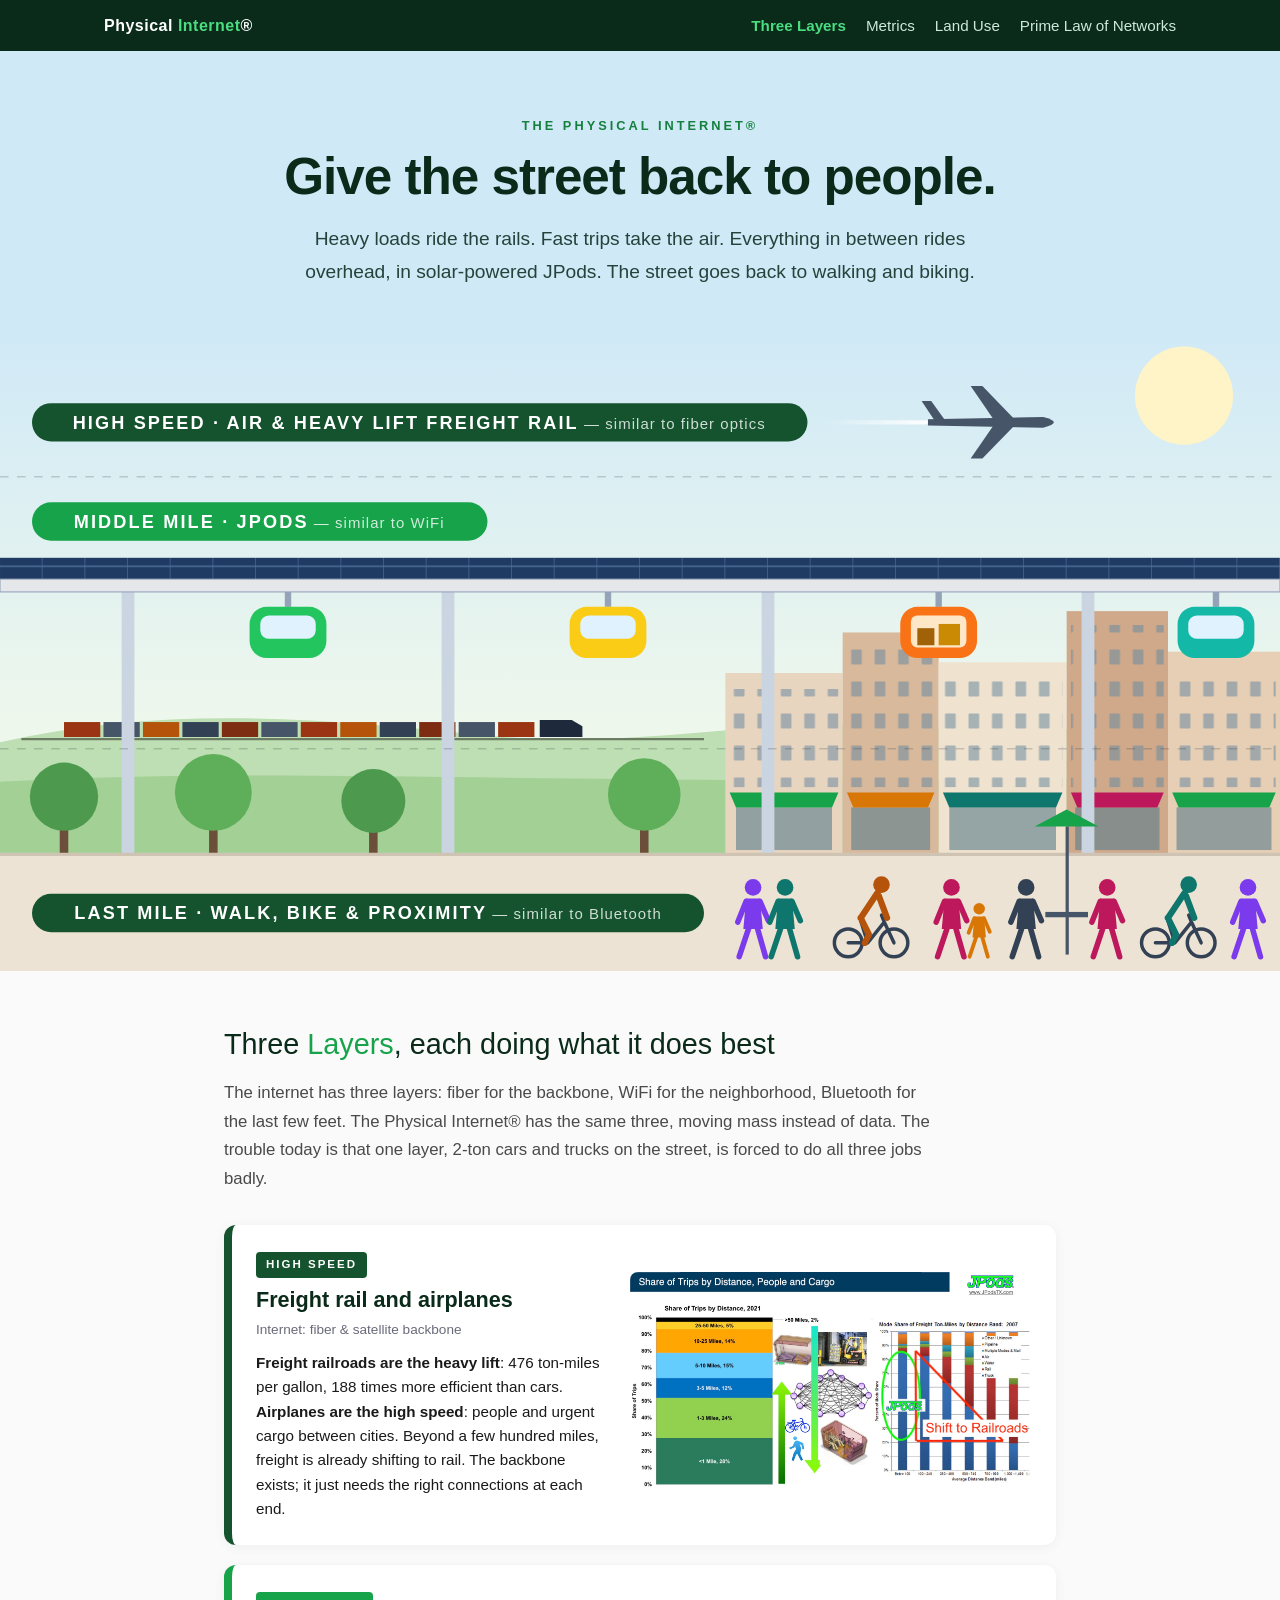
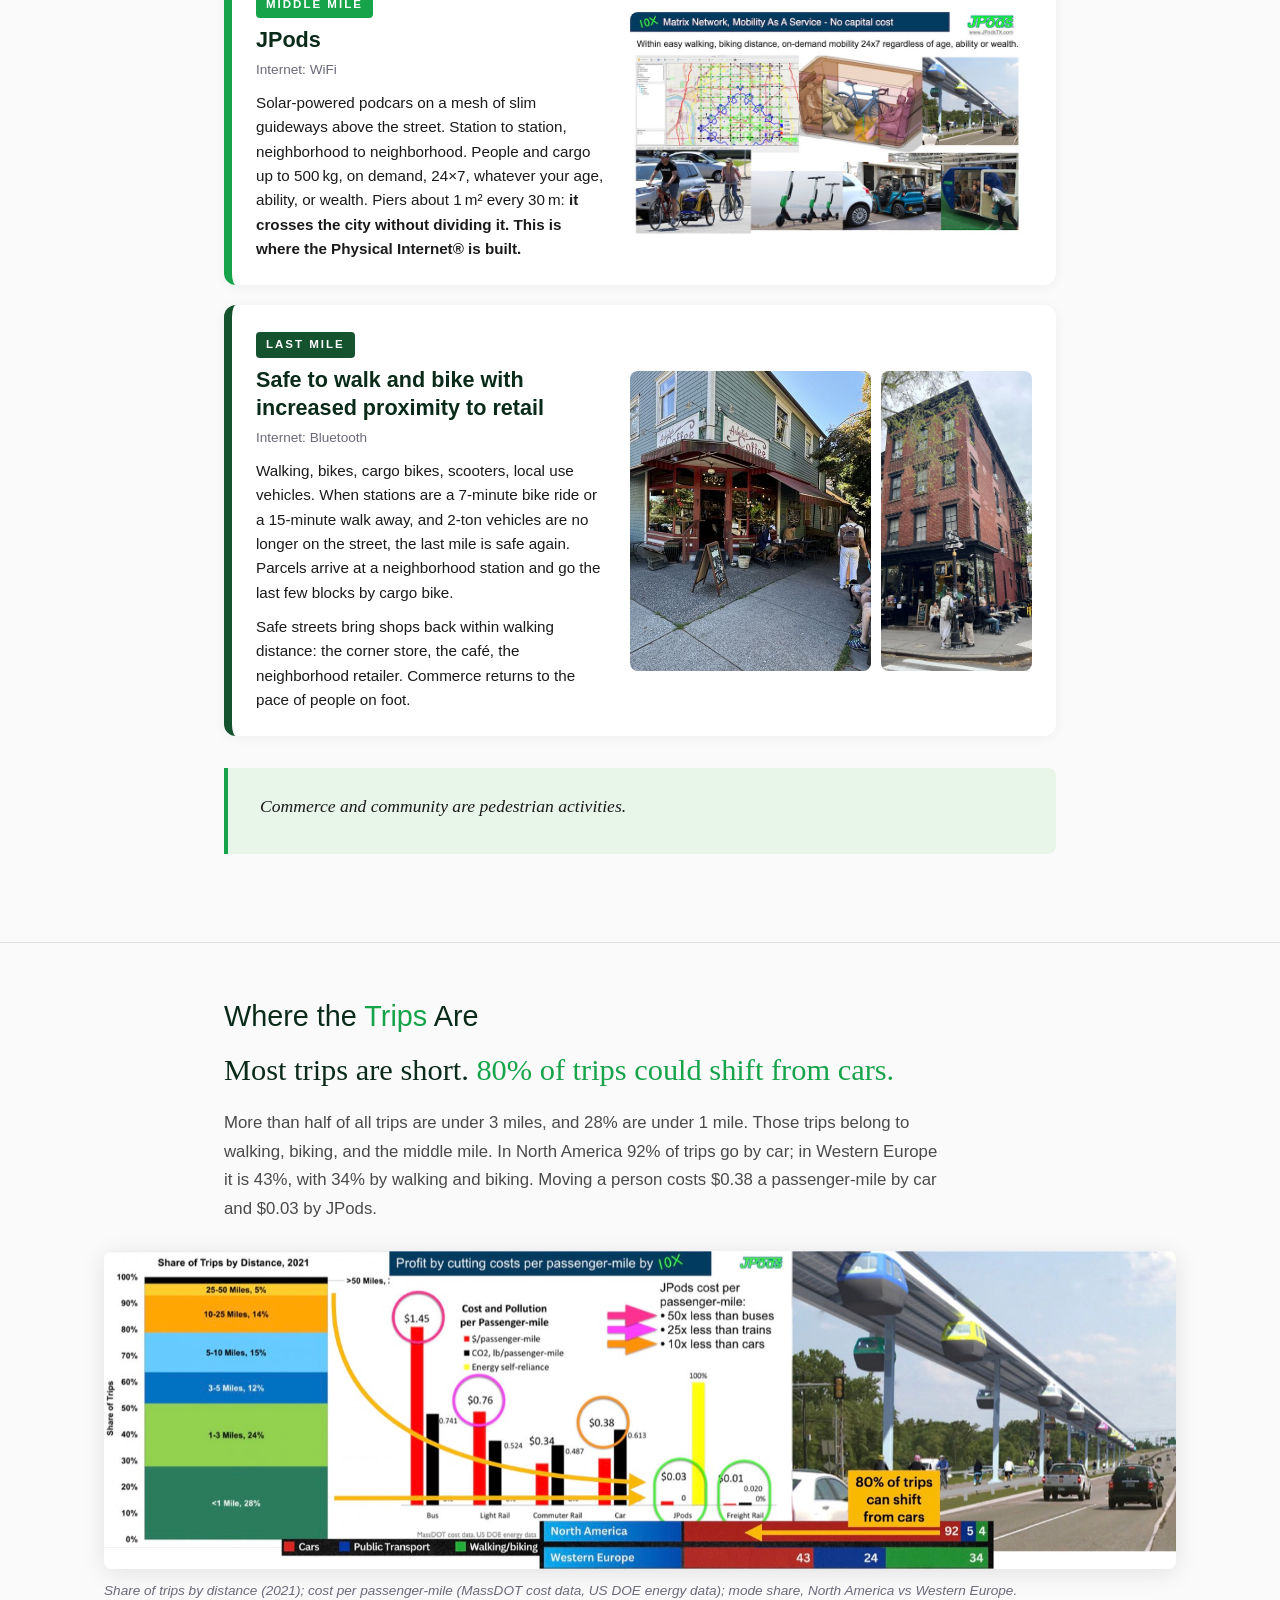
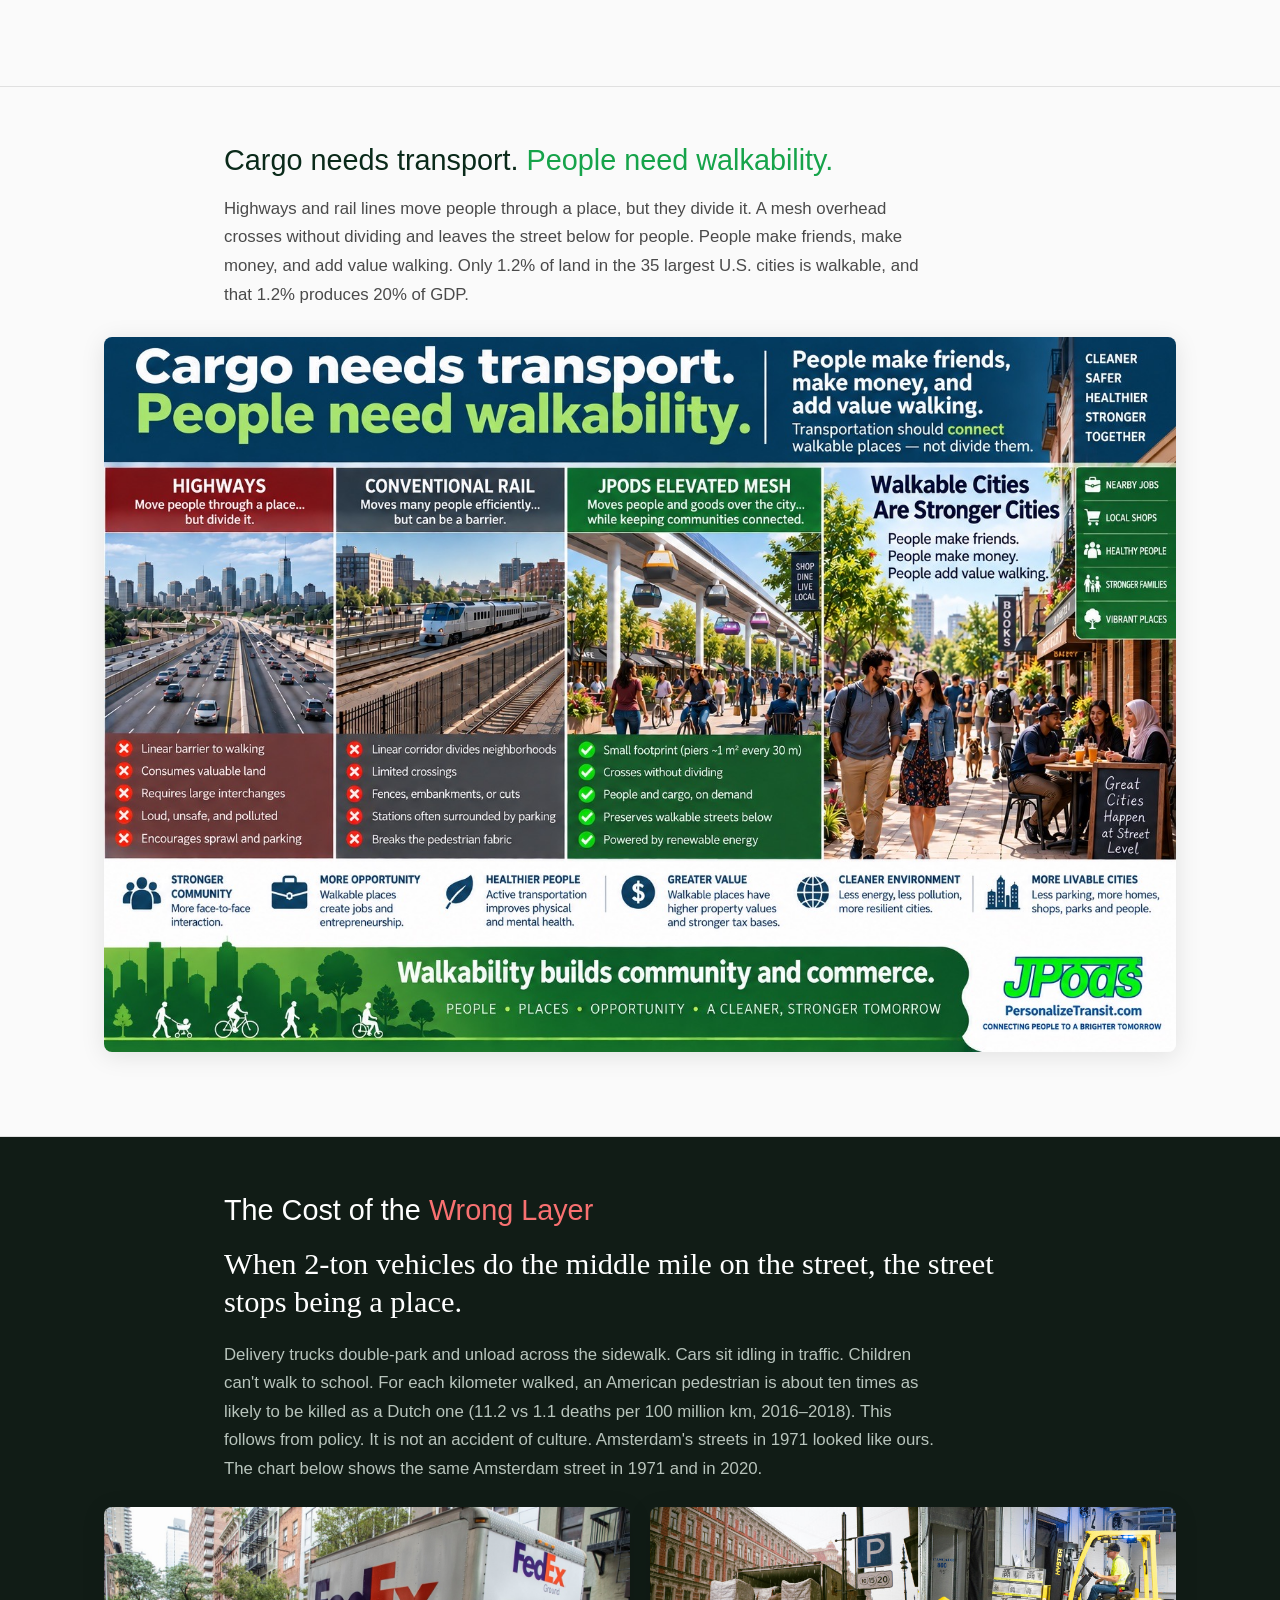
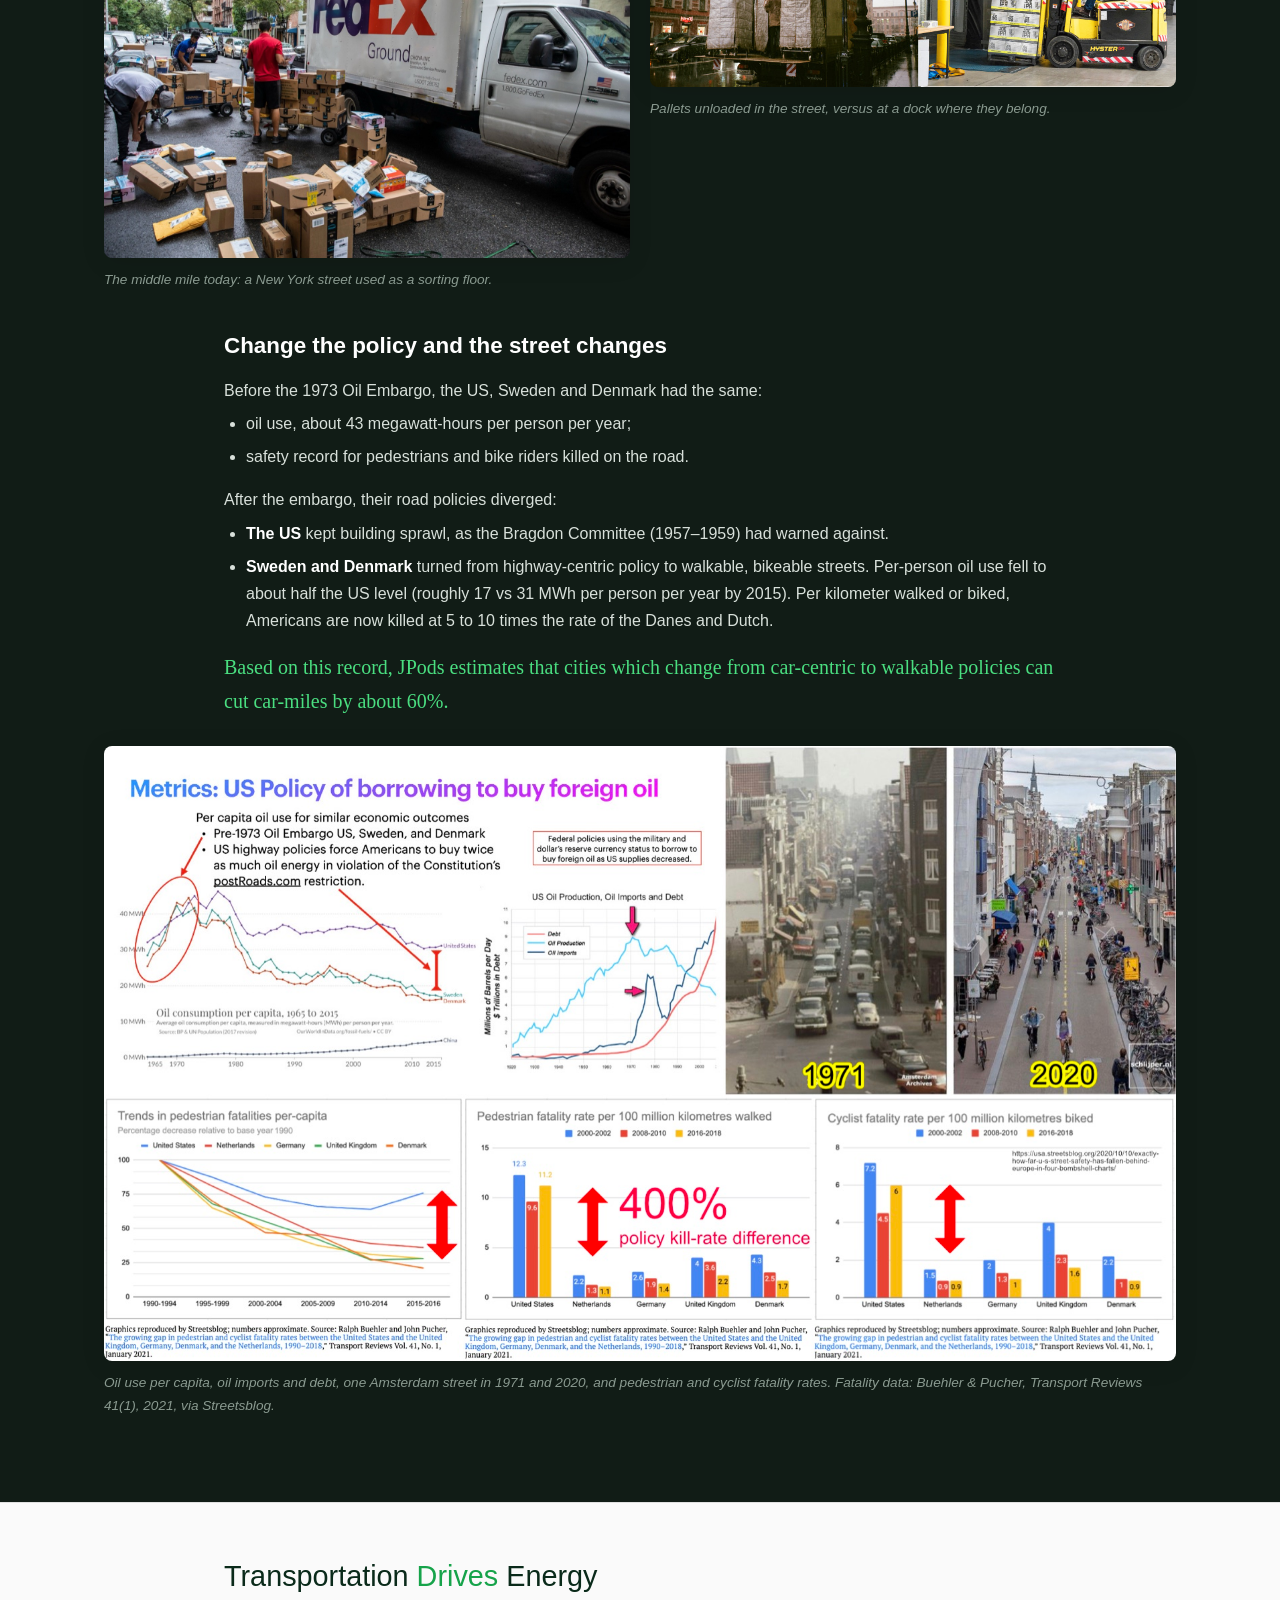
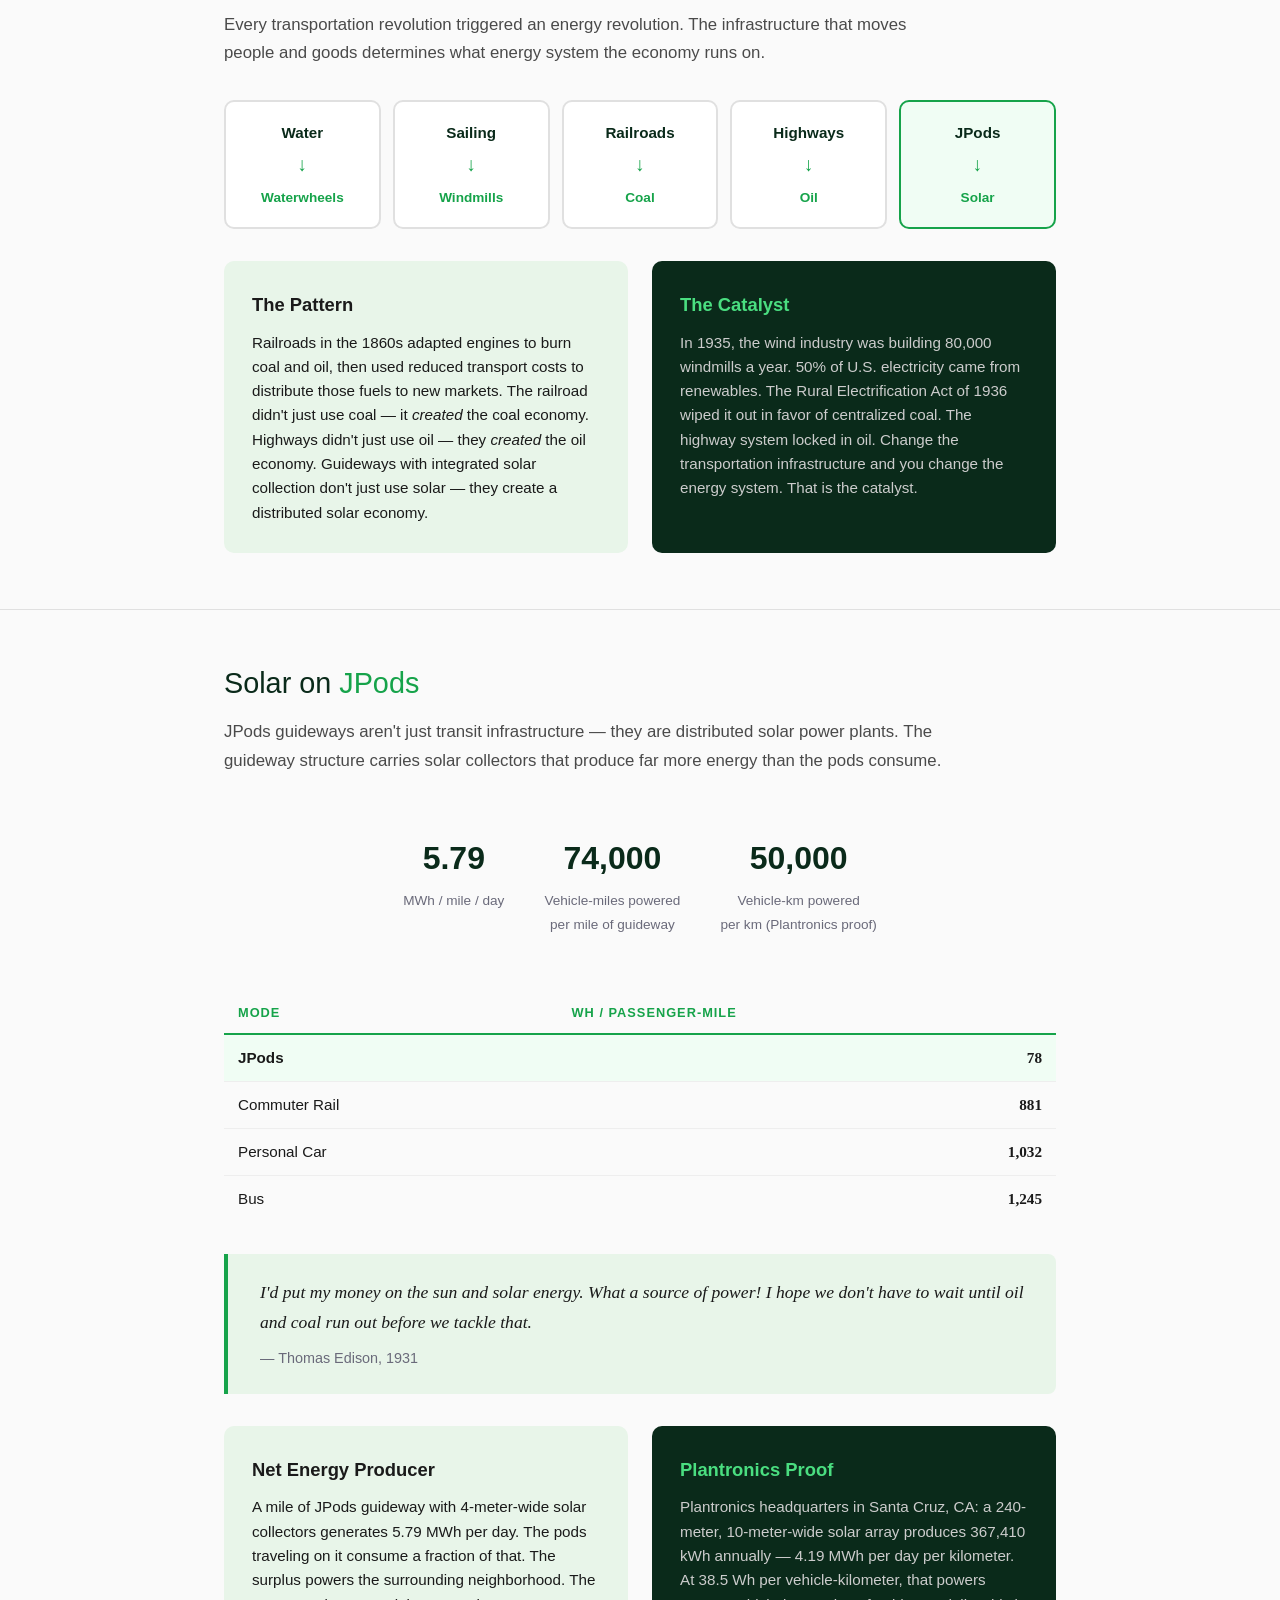
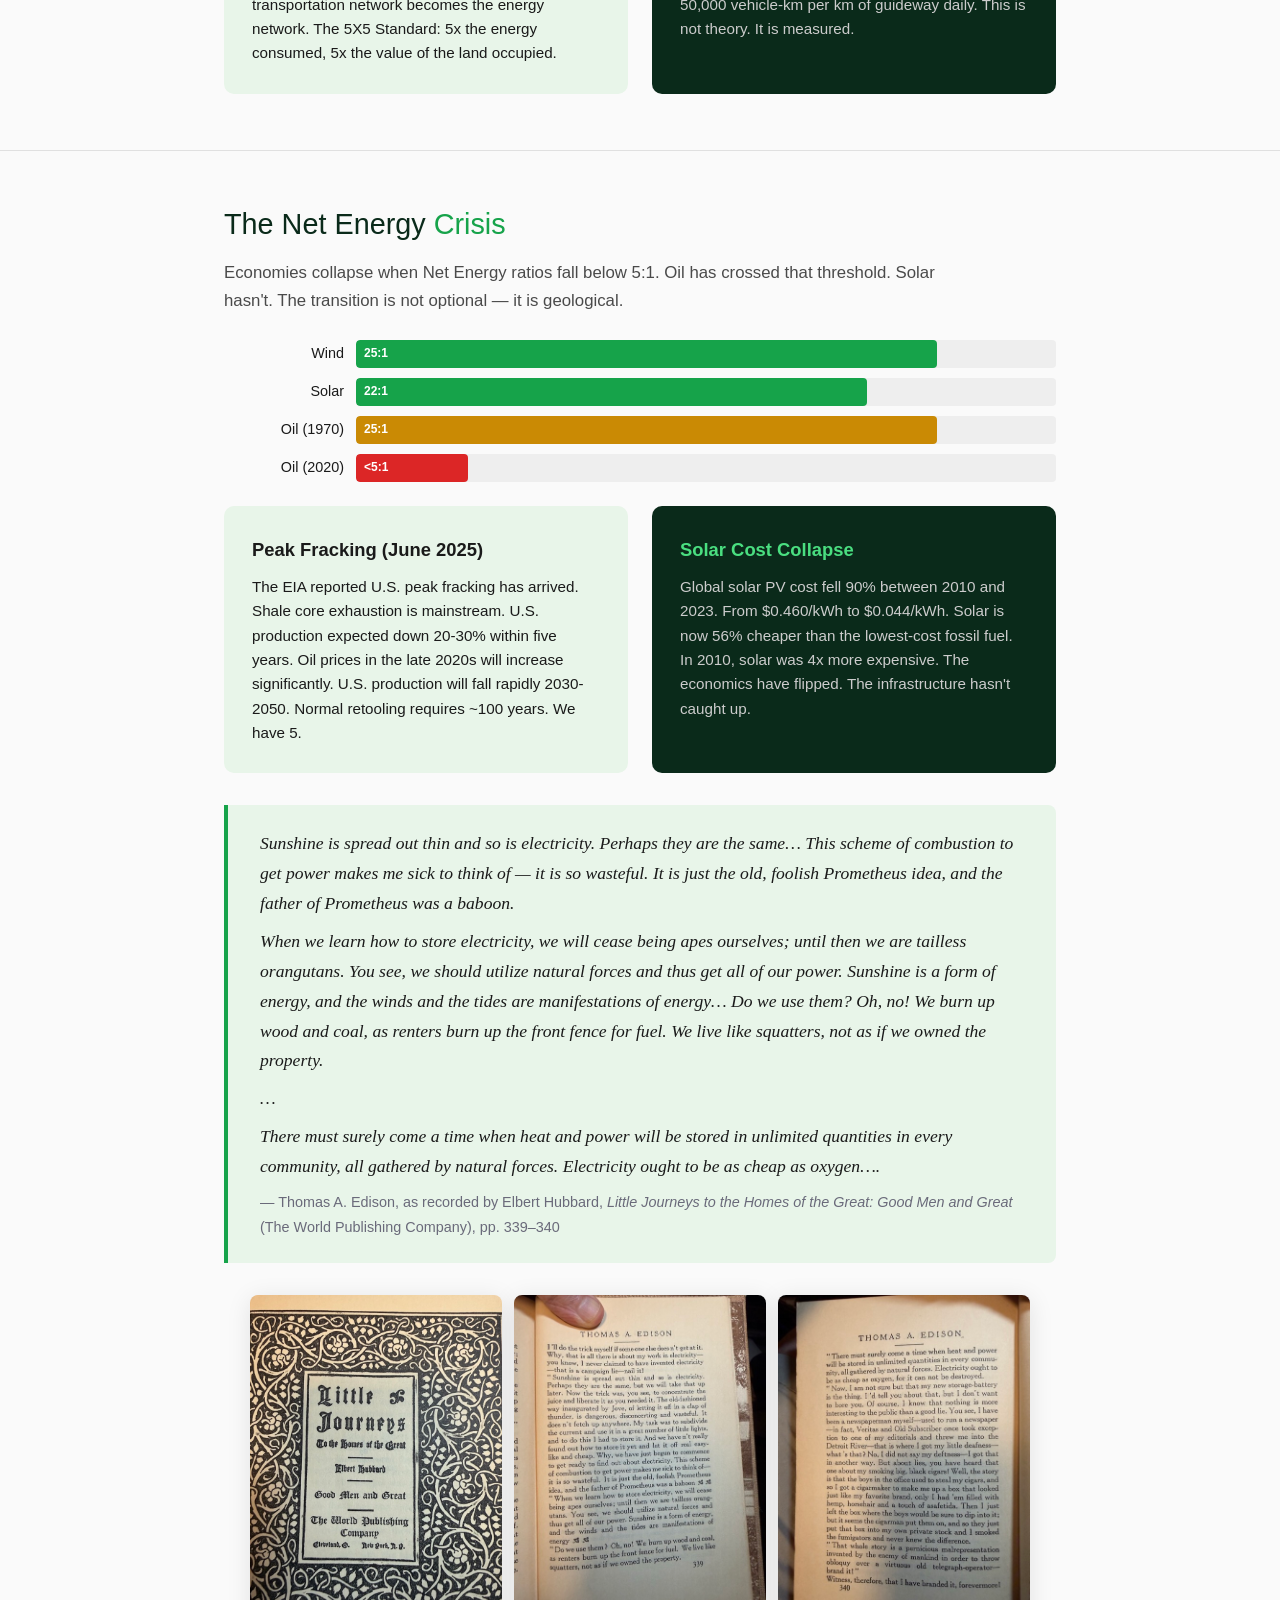
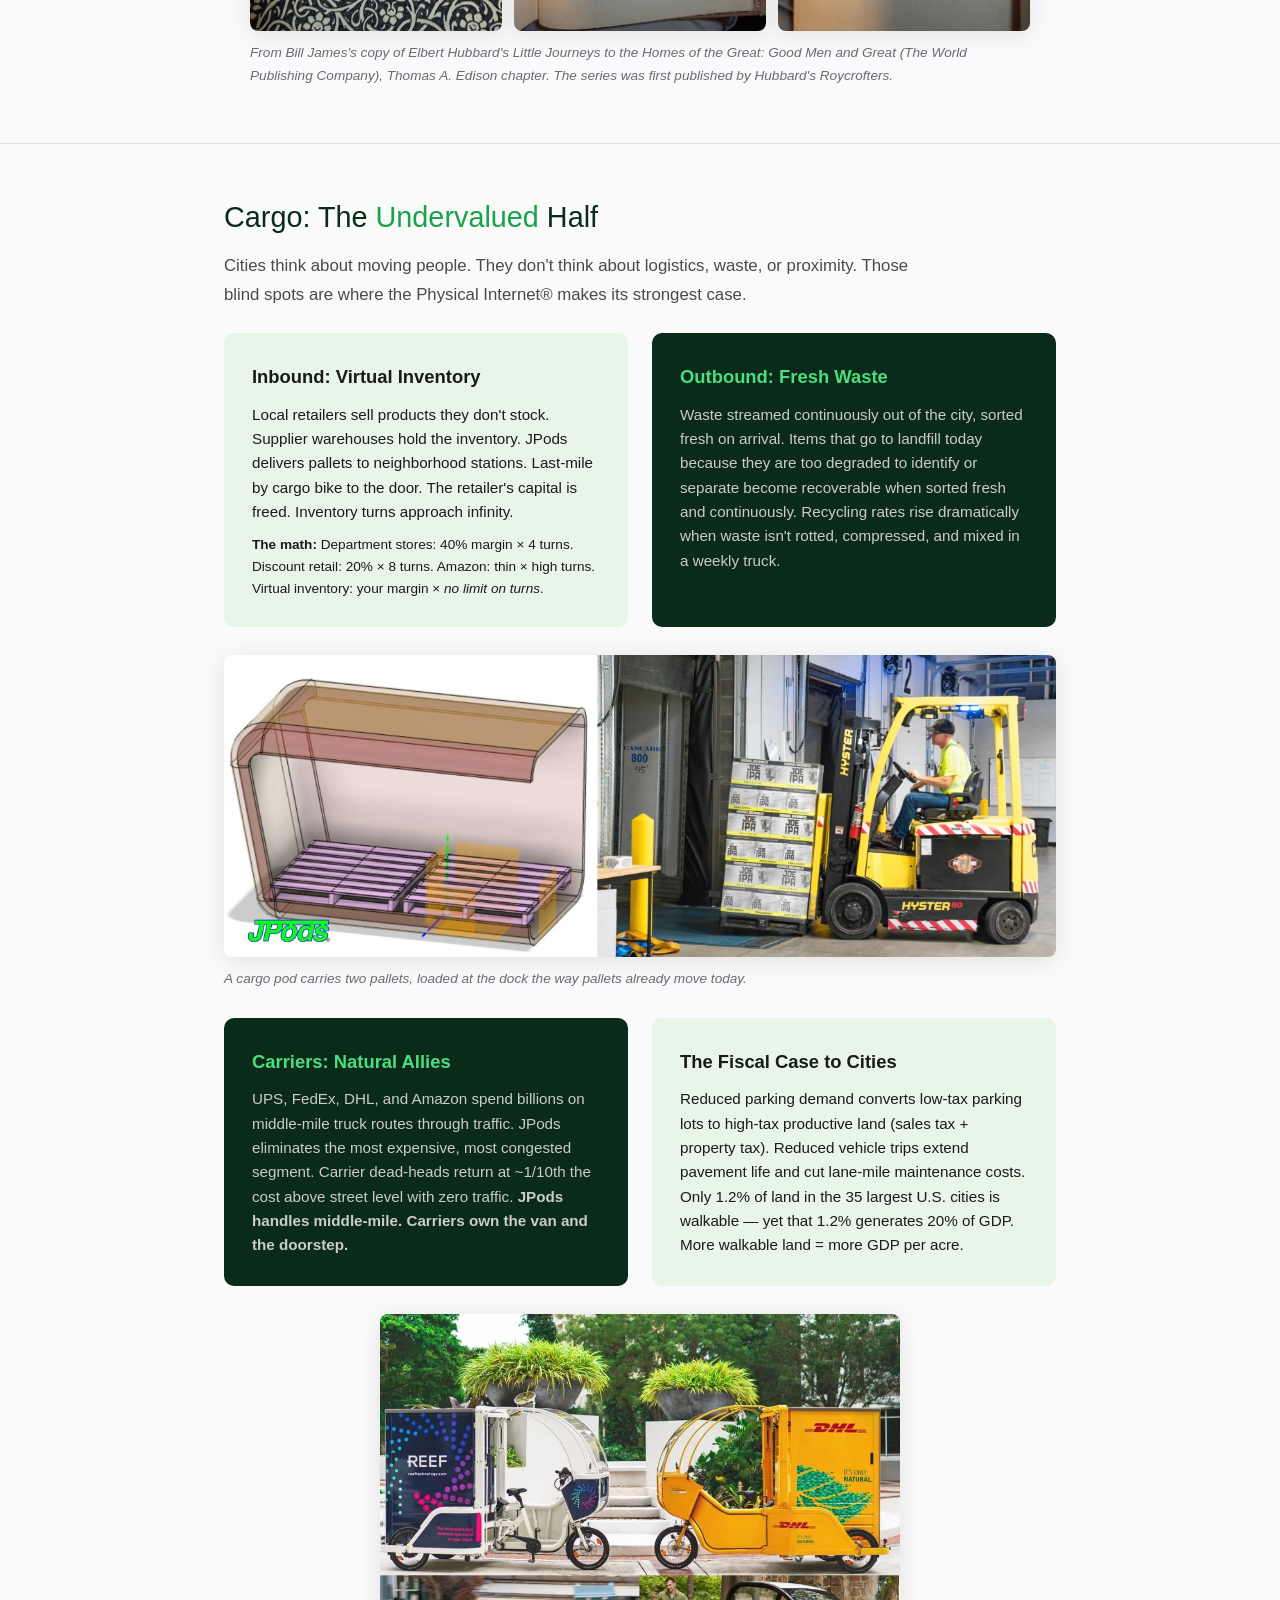
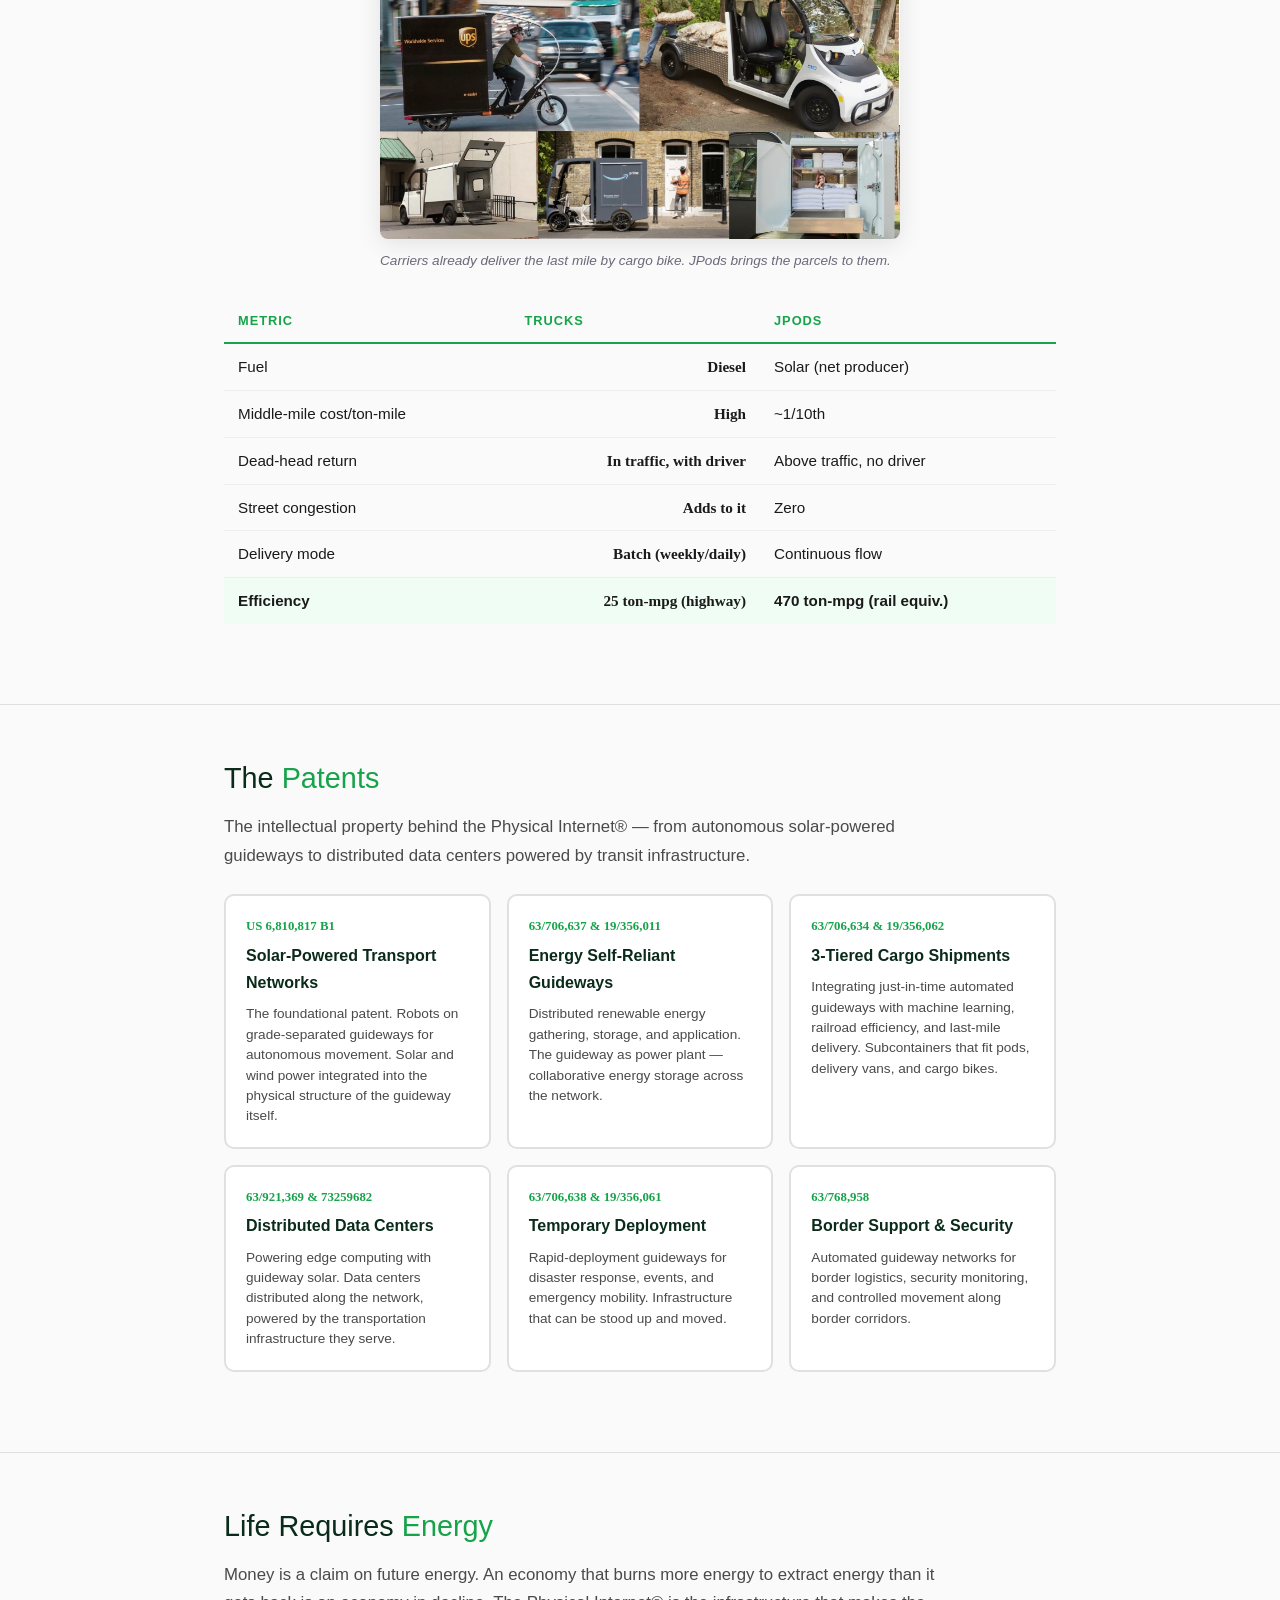
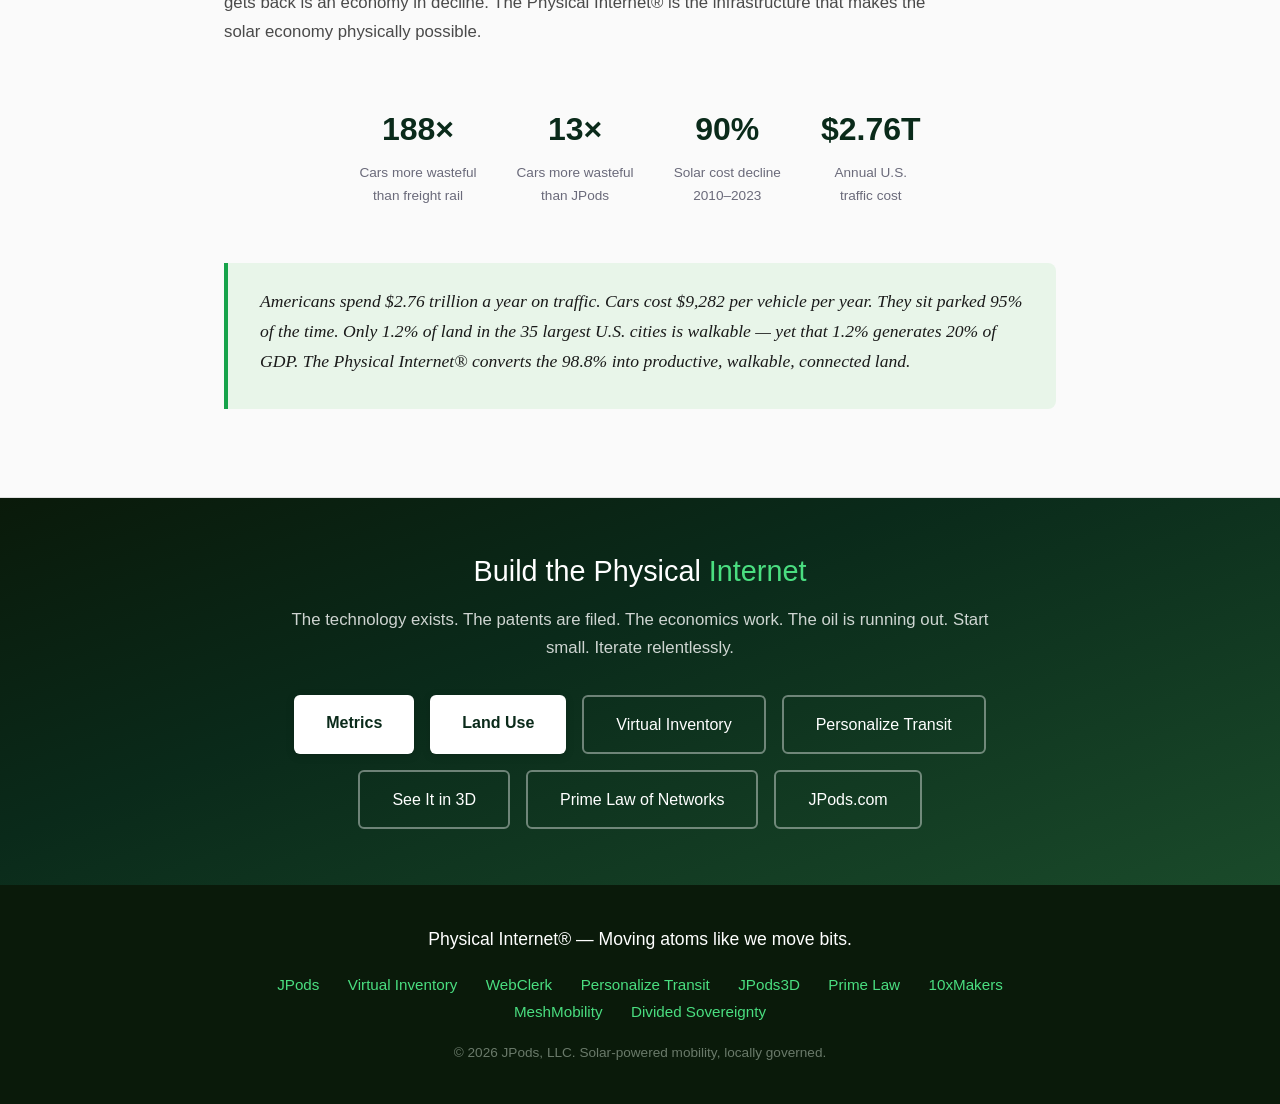
==== commit 7ac24f36: "New Metrics and Land Use pages; shared site.css and top nav; Sweden/Denmark policy explanation above" ====
--- a/index.html
+++ b/index.html
@@ -5,357 +5,21 @@
 <meta name="viewport" content="width=device-width, initial-scale=1.0">
 <title>Physical Internet® — Give the Street Back to People</title>
 <meta name="description" content="The Physical Internet® applies packet-switching to physical movement. Three layers: high speed (freight rail and airplanes), middle mile (JPods), last mile (safe to walk and bike). Solar-powered guideways as distributed energy infrastructure.">
-<style>
-*, *::before, *::after { box-sizing: border-box; margin: 0; padding: 0; }
-
-body {
-  font-family: -apple-system, BlinkMacSystemFont, "Segoe UI", Roboto, sans-serif;
-  color: #1a1a1a;
-  line-height: 1.7;
-  background: #fafafa;
-}
-
-a { color: #38bdf8; text-decoration: none; }
-a:hover { text-decoration: underline; }
-
-.container { max-width: 880px; margin: 0 auto; padding: 0 24px; }
-
-/* ── Hero ── */
-.hero {
-  background: linear-gradient(160deg, #0a1a0a 0%, #0a2a1a 40%, #1a4a2a 100%);
-  color: #fff;
-  text-align: center;
-  padding: 80px 24px 56px;
-}
-.hero h1 {
-  font-size: 3em;
-  font-weight: 300;
-  margin-bottom: 12px;
-  line-height: 1.15;
-}
-.hero h1 span { color: #4ade80; font-weight: 600; }
-.hero .tagline {
-  font-size: 1.2em;
-  font-weight: 300;
-  color: rgba(255,255,255,0.8);
-  max-width: 660px;
-  margin: 0 auto 24px;
-}
-.hero .hero-stat {
-  font-family: Georgia, serif;
-  font-size: 1.6em;
-  color: #4ade80;
-  margin-bottom: 8px;
-}
-.hero .hero-stat-desc {
-  font-size: 0.95em;
-  color: rgba(255,255,255,0.6);
-}
-
-/* ── Sections ── */
-section { padding: 56px 0; border-bottom: 1px solid #e0e0e0; }
-section:last-of-type { border-bottom: none; }
-section h2 {
-  font-size: 1.8em;
-  font-weight: 400;
-  color: #0a2a1a;
-  line-height: 1.25;
-  margin-bottom: 16px;
-}
-section h2 span { color: #16a34a; }
-section p.lead {
-  font-size: 1.05em;
-  color: #4a4a4a;
-  max-width: 720px;
-  margin-bottom: 24px;
-}
-
-/* ── Three layers ── */
-.layers {
-  display: grid;
-  grid-template-columns: repeat(3, 1fr);
-  gap: 20px;
-  margin: 32px 0;
-}
-.layer {
-  border-radius: 12px;
-  padding: 28px 20px;
-  text-align: center;
-}
-.layer-fiber { background: #0a2a1a; color: #ccc; }
-.layer-wifi { background: #16a34a; color: #fff; }
-.layer-bt { background: #e8f5e9; color: #1a1a1a; }
-.layer .layer-icon { font-size: 2.4em; margin-bottom: 10px; }
-.layer h3 { font-size: 1.1em; font-weight: 700; margin-bottom: 4px; }
-.layer .layer-internet { font-size: 0.8em; opacity: 0.7; margin-bottom: 10px; }
-.layer p { font-size: 0.9em; line-height: 1.5; }
-.layer-fiber h3 { color: #4ade80; }
-
-/* ── Image blocks ── */
-.img-block {
-  margin: 32px 0;
-  text-align: center;
-}
-.img-block img {
-  max-width: 100%;
-  border-radius: 8px;
-  box-shadow: 0 4px 24px rgba(0,0,0,0.1);
-}
-.img-block .caption {
-  font-size: 0.85em;
-  color: #6a6a7a;
-  margin-top: 10px;
-  font-style: italic;
-}
-
-/* ── Quote ── */
-.quote-block {
-  background: #e8f5e9;
-  border-left: 4px solid #16a34a;
-  padding: 24px 32px;
-  margin: 32px 0;
-  border-radius: 0 8px 8px 0;
-}
-.quote-block p {
-  font-style: italic;
-  font-family: Georgia, serif;
-  font-size: 1.1em;
-  color: #1a1a1a;
-  margin-bottom: 8px;
-}
-.quote-block .attr { font-style: normal; font-size: 0.9em; color: #6a6a7a; }
-
-/* ── Parallel cards ── */
-.parallel {
-  display: grid;
-  grid-template-columns: 1fr 1fr;
-  gap: 24px;
-  margin-top: 24px;
-}
-.card {
-  border-radius: 10px;
-  padding: 28px;
-}
-.card-light { background: #e8f5e9; }
-.card-dark { background: #0a2a1a; color: #ccc; }
-.card-dark h3 { color: #4ade80; }
-.card h3 { font-size: 1.15em; font-weight: 600; margin-bottom: 10px; }
-.card p { font-size: 0.95em; line-height: 1.6; }
-
-/* ── Catalyst timeline ── */
-.catalyst {
-  display: grid;
-  grid-template-columns: repeat(5, 1fr);
-  gap: 12px;
-  margin: 32px 0;
-}
-.cat-era {
-  background: #fff;
-  border: 2px solid #e0e0e0;
-  border-radius: 10px;
-  padding: 18px 12px;
-  text-align: center;
-  transition: border-color 0.15s, transform 0.15s;
-}
-.cat-era:hover { border-color: #16a34a; transform: translateY(-2px); }
-.cat-era .transport { font-weight: 700; font-size: 0.95em; color: #0a2a1a; margin-bottom: 4px; }
-.cat-era .arrow-down { color: #16a34a; font-size: 1.2em; margin: 4px 0; }
-.cat-era .energy { font-size: 0.85em; color: #16a34a; font-weight: 600; }
-.cat-era.current { border-color: #16a34a; background: #f0fdf4; }
-
-/* ── Stats row ── */
-.stats {
-  display: flex;
-  justify-content: center;
-  gap: 40px;
-  flex-wrap: wrap;
-  margin: 32px 0;
-  padding: 24px 0;
-}
-.stat { text-align: center; }
-.stat .number { font-size: 2em; font-weight: 700; color: #0a2a1a; }
-.stat .label { font-size: 0.85em; color: #6a6a7a; margin-top: 4px; }
-
-/* ── Comparison table ── */
-.comp-table {
-  width: 100%;
-  border-collapse: collapse;
-  margin: 24px 0;
-}
-.comp-table th {
-  text-align: left;
-  padding: 10px 14px;
-  font-size: 0.8em;
-  font-weight: 700;
-  letter-spacing: 1px;
-  text-transform: uppercase;
-  color: #16a34a;
-  border-bottom: 2px solid #16a34a;
-}
-.comp-table td {
-  padding: 10px 14px;
-  font-size: 0.95em;
-  border-bottom: 1px solid #eee;
-}
-.comp-table td:nth-child(2) { font-family: Georgia, serif; font-weight: 700; text-align: right; }
-.comp-table tr:last-child td { border-bottom: none; }
-.comp-table tr.highlight td { background: #f0fdf4; font-weight: 600; }
-
-/* ── Net energy bar ── */
-.ne-bars { margin: 24px 0; }
-.ne-bar {
-  display: flex;
-  align-items: center;
-  margin-bottom: 10px;
-  gap: 12px;
-}
-.ne-bar .ne-label { width: 120px; font-size: 0.9em; font-weight: 500; text-align: right; flex-shrink: 0; }
-.ne-bar .ne-track { flex: 1; height: 28px; background: #eee; border-radius: 4px; overflow: hidden; position: relative; }
-.ne-bar .ne-fill { height: 100%; border-radius: 4px; display: flex; align-items: center; padding-left: 8px; font-size: 0.75em; font-weight: 700; color: #fff; }
-.ne-fill.green { background: #16a34a; }
-.ne-fill.yellow { background: #ca8a04; }
-.ne-fill.red { background: #dc2626; }
-.ne-fill.blue { background: #2563eb; }
-
-/* ── Patent cards ── */
-.patent-grid {
-  display: grid;
-  grid-template-columns: repeat(auto-fit, minmax(250px, 1fr));
-  gap: 16px;
-  margin: 24px 0;
-}
-.patent-card {
-  background: #fff;
-  border: 2px solid #e0e0e0;
-  border-radius: 10px;
-  padding: 20px;
-  transition: border-color 0.15s;
-}
-.patent-card:hover { border-color: #16a34a; }
-.patent-card .patent-num { font-family: Georgia, serif; font-size: 0.8em; color: #16a34a; font-weight: 600; margin-bottom: 4px; }
-.patent-card h4 { font-size: 1em; font-weight: 600; color: #0a2a1a; margin-bottom: 8px; }
-.patent-card p { font-size: 0.85em; color: #4a4a4a; line-height: 1.5; }
-
-/* ── CTA ── */
-.cta-section {
-  background: linear-gradient(160deg, #0a1a0a 0%, #0a2a1a 40%, #1a4a2a 100%);
-  color: #fff;
-  text-align: center;
-  border-bottom: none;
-}
-.cta-section h2 { color: #fff; }
-.cta-section p.lead { color: rgba(255,255,255,0.8); margin: 0 auto 32px; }
-.cta-links { display: flex; gap: 16px; justify-content: center; flex-wrap: wrap; }
-.btn-primary {
-  background: #fff; color: #0a2a1a; padding: 14px 32px; border-radius: 6px;
-  font-weight: 600; text-decoration: none; box-shadow: 0 2px 8px rgba(0,0,0,0.15);
-  transition: transform 0.15s;
-}
-.btn-primary:hover { transform: translateY(-2px); text-decoration: none; }
-.btn-secondary {
-  background: transparent; color: #fff; padding: 14px 32px; border-radius: 6px;
-  font-weight: 500; border: 2px solid rgba(255,255,255,0.4);
-  text-decoration: none; transition: opacity 0.15s;
-}
-.btn-secondary:hover { opacity: 0.85; text-decoration: none; }
-
-/* ── Footer ── */
-footer {
-  background: #0a1a0a; color: #6a7a6a; text-align: center; padding: 40px 24px;
-}
-footer .footer-tagline { color: #fff; font-size: 1.1em; margin-bottom: 16px; }
-footer .footer-links a { color: #4ade80; margin: 0 12px; font-size: 0.95em; }
-footer .copyright { font-size: 0.85em; margin-top: 16px; }
-
-/* ── Scene hero ── */
-.scene-hero {
-  background: #cfe9f7;
-  color: #0a2a1a;
-  text-align: center;
-  padding: 64px 0 0;
-}
-.scene-hero .eyebrow {
-  font-size: 0.8em; font-weight: 700; letter-spacing: 3px;
-  text-transform: uppercase; color: #15803d; margin-bottom: 12px;
-}
-.scene-hero h1 {
-  font-size: 3.2em; font-weight: 700; line-height: 1.1;
-  letter-spacing: -1px; margin-bottom: 18px;
-}
-.scene-hero .tagline {
-  font-size: 1.2em; color: #24433a; max-width: 700px; margin: 0 auto 32px;
-}
-.scene-hero svg { display: block; width: 100%; height: auto; }
-
-/* ── Layer rows ── */
-.layer-rows { display: flex; flex-direction: column; gap: 20px; margin: 32px 0; }
-.layer-row {
-  display: grid; grid-template-columns: 1fr 1.15fr; gap: 24px; align-items: center;
-  background: #fff; border-radius: 12px; padding: 24px;
-  border-left: 8px solid var(--band);
-  box-shadow: 0 2px 12px rgba(0,0,0,0.05);
-}
-.layer-row .tag {
-  display: inline-block; font-size: 0.72em; font-weight: 700; letter-spacing: 2px;
-  text-transform: uppercase; color: var(--band-ink); background: var(--band);
-  padding: 3px 10px; border-radius: 4px; margin-bottom: 8px;
-}
-.layer-row h3 { font-size: 1.35em; line-height: 1.3; color: #0a2a1a; margin-bottom: 4px; }
-.layer-row .analog { font-size: 0.85em; color: #6a6a7a; margin-bottom: 10px; }
-.layer-row p { font-size: 0.95em; line-height: 1.6; }
-.layer-row img { width: 100%; height: auto; max-height: 380px; object-fit: cover; border-radius: 8px; display: block; }
-.corner-stores { display: grid; grid-template-columns: 1.6fr 1fr; gap: 10px; }
-.corner-stores img { height: 300px !important; max-height: none !important; object-fit: cover; }
-.corner-stores a:last-child img { object-position: center 78%; }
-.band-high { --band: #14532d; --band-ink: #fff; }
-.band-mid  { --band: #16a34a; --band-ink: #fff; }
-.band-last { --band: #14532d; --band-ink: #fff; }
-
-/* ── Full-width figures ── */
-.figure { margin: 28px 0; }
-.figure a { display: block; }
-.figure img {
-  width: 100%; height: auto; display: block; border-radius: 8px;
-  box-shadow: 0 4px 24px rgba(0,0,0,0.1);
-}
-.figure figcaption { font-size: 0.85em; color: #6a6a7a; margin-top: 10px; font-style: italic; }
-.wide { max-width: 1120px; margin: 0 auto; padding: 0 24px; }
-.big-line {
-  font-family: Georgia, serif; font-size: 1.9em; line-height: 1.25;
-  color: #0a2a1a; margin: 8px 0 20px;
-}
-.big-line em { color: #16a34a; font-style: normal; }
-.pair { display: grid; grid-template-columns: 1fr 1fr; gap: 20px; margin: 24px 0; }
-.book-pages { max-width: 780px; margin: 24px auto 0; }
-.book-pages .pair { grid-template-columns: repeat(3, 1fr); gap: 12px; margin: 0; }
-.dark-section { background: #111c16; color: #d8e0da; }
-.dark-section h2 { color: #fff; }
-.dark-section h2 span { color: #f87171; }
-.dark-section p.lead { color: #b8c4bc; }
-.dark-section .big-line { color: #fff; }
-.dark-section .figure figcaption { color: #8a9a90; }
-
-/* ── Responsive ── */
-@media (max-width: 700px) {
-  .hero h1 { font-size: 2.2em; }
-  .scene-hero { padding-top: 44px; }
-  .scene-hero h1 { font-size: 2.2em; }
-  .scene-hero .tagline { font-size: 1.05em; padding: 0 16px; }
-  .layer-row { grid-template-columns: 1fr; padding: 18px; }
-  .pair { grid-template-columns: 1fr; }
-  .corner-stores img { height: 220px !important; }
-  .big-line { font-size: 1.45em; }
-  .container, .wide { padding: 0 16px; }
-  .layers { grid-template-columns: 1fr; }
-  .parallel { grid-template-columns: 1fr; }
-  .catalyst { grid-template-columns: repeat(3, 1fr); }
-  .cta-links { flex-direction: column; align-items: center; }
-  .stats { gap: 28px; }
-  .ne-bar .ne-label { width: 80px; font-size: 0.8em; }
-}
-</style>
+<link rel="stylesheet" href="site.css">
 </head>
 <body>
+
+<nav class="topnav" aria-label="Site">
+  <div class="inner">
+    <a class="brand" href="index.html">Physical <span>Internet</span>&reg;</a>
+    <div class="links">
+      <a href="index.html" aria-current="page">Three Layers</a>
+      <a href="metrics.html">Metrics</a>
+      <a href="landuse.html">Land Use</a>
+      <a href="https://primelawofnetworks.com">Prime Law of Networks</a>
+    </div>
+  </div>
+</nav>
 
 <!-- ════════ HERO — the three layers in one street ════════ -->
 <header class="scene-hero">
@@ -608,7 +272,7 @@
 </section>
 
 <!-- ════════ THE COST OF THE WRONG LAYER ════════ -->
-<section class="dark-section">
+<section class="dark-section" id="wrong-layer">
   <div class="container">
     <h2>The Cost of the <span>Wrong Layer</span></h2>
     <p class="big-line">When 2-ton vehicles do the middle mile on the street, the street stops being a place.</p>
@@ -625,6 +289,21 @@
         <figcaption>Pallets unloaded in the street, versus at a dock where they belong.</figcaption>
       </figure>
     </div>
+    <div class="policy-split">
+      <h3>Change the policy and the street changes</h3>
+      <p>Before the 1973 Oil Embargo, the US, Sweden and Denmark had the same:</p>
+      <ul>
+        <li>oil use, about 43 megawatt-hours per person per year;</li>
+        <li>safety record for pedestrians and bike riders killed on the road.</li>
+      </ul>
+      <p>After the embargo, their road policies diverged:</p>
+      <ul>
+        <li><strong>The US</strong> kept building sprawl, as the Bragdon Committee (1957&ndash;1959) had warned against.</li>
+        <li><strong>Sweden and Denmark</strong> turned from highway-centric policy to walkable, bikeable streets. Per-person oil use fell to about half the US level (roughly 17 vs 31 MWh per person per year by 2015). Per kilometer walked or biked, Americans are now killed at 5 to 10 times the rate of the Danes and Dutch.</li>
+      </ul>
+      <p class="policy-conclusion">Based on this record, JPods estimates that cities which change from car-centric to walkable policies can cut car-miles by about 60%.</p>
+    </div>
+
     <figure class="figure">
       <a href="img/Deaths_PerCapitaOil_US_Sweden_Denmark-CityStreet_1971_2020.jpg"><img src="img/Deaths_PerCapitaOil_US_Sweden_Denmark-CityStreet_1971_2020.jpg" width="1600" height="918" loading="lazy" alt="Per capita oil use US vs Sweden and Denmark; US oil production, imports and debt; Amsterdam street 1971 vs 2020; pedestrian and cyclist fatality rates US vs Europe"></a>
       <figcaption>Oil use per capita, oil imports and debt, one Amsterdam street in 1971 and 2020, and pedestrian and cyclist fatality rates. Fatality data: Buehler &amp; Pucher, <em>Transport Reviews</em> 41(1), 2021, via Streetsblog.</figcaption>
@@ -897,7 +576,9 @@
     <h2>Build the Physical <span style="color: #4ade80;">Internet</span></h2>
     <p class="lead">The technology exists. The patents are filed. The economics work. The oil is running out. Start small. Iterate relentlessly.</p>
     <div class="cta-links">
-      <a href="https://virtual-inventory.com" class="btn-primary">Virtual Inventory</a>
+      <a href="metrics.html" class="btn-primary">Metrics</a>
+      <a href="landuse.html" class="btn-primary">Land Use</a>
+      <a href="https://virtual-inventory.com" class="btn-secondary">Virtual Inventory</a>
       <a href="https://personalizetransit.com" class="btn-secondary">Personalize Transit</a>
       <a href="https://jpods3d.com" class="btn-secondary">See It in 3D</a>
       <a href="https://primelawofnetworks.com" class="btn-secondary">Prime Law of Networks</a>
--- a/site.css
+++ b/site.css
@@ -0,0 +1,405 @@
+*, *::before, *::after { box-sizing: border-box; margin: 0; padding: 0; }
+
+body {
+  font-family: -apple-system, BlinkMacSystemFont, "Segoe UI", Roboto, sans-serif;
+  color: #1a1a1a;
+  line-height: 1.7;
+  background: #fafafa;
+}
+
+a { color: #38bdf8; text-decoration: none; }
+a:hover { text-decoration: underline; }
+
+.container { max-width: 880px; margin: 0 auto; padding: 0 24px; }
+
+/* ── Hero ── */
+.hero {
+  background: linear-gradient(160deg, #0a1a0a 0%, #0a2a1a 40%, #1a4a2a 100%);
+  color: #fff;
+  text-align: center;
+  padding: 80px 24px 56px;
+}
+.hero h1 {
+  font-size: 3em;
+  font-weight: 300;
+  margin-bottom: 12px;
+  line-height: 1.15;
+}
+.hero h1 span { color: #4ade80; font-weight: 600; }
+.hero .tagline {
+  font-size: 1.2em;
+  font-weight: 300;
+  color: rgba(255,255,255,0.8);
+  max-width: 660px;
+  margin: 0 auto 24px;
+}
+.hero .hero-stat {
+  font-family: Georgia, serif;
+  font-size: 1.6em;
+  color: #4ade80;
+  margin-bottom: 8px;
+}
+.hero .hero-stat-desc {
+  font-size: 0.95em;
+  color: rgba(255,255,255,0.6);
+}
+
+/* ── Sections ── */
+section { padding: 56px 0; border-bottom: 1px solid #e0e0e0; }
+section:last-of-type { border-bottom: none; }
+section h2 {
+  font-size: 1.8em;
+  font-weight: 400;
+  color: #0a2a1a;
+  line-height: 1.25;
+  margin-bottom: 16px;
+}
+section h2 span { color: #16a34a; }
+section p.lead {
+  font-size: 1.05em;
+  color: #4a4a4a;
+  max-width: 720px;
+  margin-bottom: 24px;
+}
+
+/* ── Three layers ── */
+.layers {
+  display: grid;
+  grid-template-columns: repeat(3, 1fr);
+  gap: 20px;
+  margin: 32px 0;
+}
+.layer {
+  border-radius: 12px;
+  padding: 28px 20px;
+  text-align: center;
+}
+.layer-fiber { background: #0a2a1a; color: #ccc; }
+.layer-wifi { background: #16a34a; color: #fff; }
+.layer-bt { background: #e8f5e9; color: #1a1a1a; }
+.layer .layer-icon { font-size: 2.4em; margin-bottom: 10px; }
+.layer h3 { font-size: 1.1em; font-weight: 700; margin-bottom: 4px; }
+.layer .layer-internet { font-size: 0.8em; opacity: 0.7; margin-bottom: 10px; }
+.layer p { font-size: 0.9em; line-height: 1.5; }
+.layer-fiber h3 { color: #4ade80; }
+
+/* ── Image blocks ── */
+.img-block {
+  margin: 32px 0;
+  text-align: center;
+}
+.img-block img {
+  max-width: 100%;
+  border-radius: 8px;
+  box-shadow: 0 4px 24px rgba(0,0,0,0.1);
+}
+.img-block .caption {
+  font-size: 0.85em;
+  color: #6a6a7a;
+  margin-top: 10px;
+  font-style: italic;
+}
+
+/* ── Quote ── */
+.quote-block {
+  background: #e8f5e9;
+  border-left: 4px solid #16a34a;
+  padding: 24px 32px;
+  margin: 32px 0;
+  border-radius: 0 8px 8px 0;
+}
+.quote-block p {
+  font-style: italic;
+  font-family: Georgia, serif;
+  font-size: 1.1em;
+  color: #1a1a1a;
+  margin-bottom: 8px;
+}
+.quote-block .attr { font-style: normal; font-size: 0.9em; color: #6a6a7a; }
+
+/* ── Parallel cards ── */
+.parallel {
+  display: grid;
+  grid-template-columns: 1fr 1fr;
+  gap: 24px;
+  margin-top: 24px;
+}
+.card {
+  border-radius: 10px;
+  padding: 28px;
+}
+.card-light { background: #e8f5e9; }
+.card-dark { background: #0a2a1a; color: #ccc; }
+.card-dark h3 { color: #4ade80; }
+.card h3 { font-size: 1.15em; font-weight: 600; margin-bottom: 10px; }
+.card p { font-size: 0.95em; line-height: 1.6; }
+
+/* ── Catalyst timeline ── */
+.catalyst {
+  display: grid;
+  grid-template-columns: repeat(5, 1fr);
+  gap: 12px;
+  margin: 32px 0;
+}
+.cat-era {
+  background: #fff;
+  border: 2px solid #e0e0e0;
+  border-radius: 10px;
+  padding: 18px 12px;
+  text-align: center;
+  transition: border-color 0.15s, transform 0.15s;
+}
+.cat-era:hover { border-color: #16a34a; transform: translateY(-2px); }
+.cat-era .transport { font-weight: 700; font-size: 0.95em; color: #0a2a1a; margin-bottom: 4px; }
+.cat-era .arrow-down { color: #16a34a; font-size: 1.2em; margin: 4px 0; }
+.cat-era .energy { font-size: 0.85em; color: #16a34a; font-weight: 600; }
+.cat-era.current { border-color: #16a34a; background: #f0fdf4; }
+
+/* ── Stats row ── */
+.stats {
+  display: flex;
+  justify-content: center;
+  gap: 40px;
+  flex-wrap: wrap;
+  margin: 32px 0;
+  padding: 24px 0;
+}
+.stat { text-align: center; }
+.stat .number { font-size: 2em; font-weight: 700; color: #0a2a1a; }
+.stat .label { font-size: 0.85em; color: #6a6a7a; margin-top: 4px; }
+
+/* ── Comparison table ── */
+.comp-table {
+  width: 100%;
+  border-collapse: collapse;
+  margin: 24px 0;
+}
+.comp-table th {
+  text-align: left;
+  padding: 10px 14px;
+  font-size: 0.8em;
+  font-weight: 700;
+  letter-spacing: 1px;
+  text-transform: uppercase;
+  color: #16a34a;
+  border-bottom: 2px solid #16a34a;
+}
+.comp-table td {
+  padding: 10px 14px;
+  font-size: 0.95em;
+  border-bottom: 1px solid #eee;
+}
+.comp-table td:nth-child(2) { font-family: Georgia, serif; font-weight: 700; text-align: right; }
+.comp-table tr:last-child td { border-bottom: none; }
+.comp-table tr.highlight td { background: #f0fdf4; font-weight: 600; }
+
+/* ── Net energy bar ── */
+.ne-bars { margin: 24px 0; }
+.ne-bar {
+  display: flex;
+  align-items: center;
+  margin-bottom: 10px;
+  gap: 12px;
+}
+.ne-bar .ne-label { width: 120px; font-size: 0.9em; font-weight: 500; text-align: right; flex-shrink: 0; }
+.ne-bar .ne-track { flex: 1; height: 28px; background: #eee; border-radius: 4px; overflow: hidden; position: relative; }
+.ne-bar .ne-fill { height: 100%; border-radius: 4px; display: flex; align-items: center; padding-left: 8px; font-size: 0.75em; font-weight: 700; color: #fff; }
+.ne-fill.green { background: #16a34a; }
+.ne-fill.yellow { background: #ca8a04; }
+.ne-fill.red { background: #dc2626; }
+.ne-fill.blue { background: #2563eb; }
+
+/* ── Patent cards ── */
+.patent-grid {
+  display: grid;
+  grid-template-columns: repeat(auto-fit, minmax(250px, 1fr));
+  gap: 16px;
+  margin: 24px 0;
+}
+.patent-card {
+  background: #fff;
+  border: 2px solid #e0e0e0;
+  border-radius: 10px;
+  padding: 20px;
+  transition: border-color 0.15s;
+}
+.patent-card:hover { border-color: #16a34a; }
+.patent-card .patent-num { font-family: Georgia, serif; font-size: 0.8em; color: #16a34a; font-weight: 600; margin-bottom: 4px; }
+.patent-card h4 { font-size: 1em; font-weight: 600; color: #0a2a1a; margin-bottom: 8px; }
+.patent-card p { font-size: 0.85em; color: #4a4a4a; line-height: 1.5; }
+
+/* ── CTA ── */
+.cta-section {
+  background: linear-gradient(160deg, #0a1a0a 0%, #0a2a1a 40%, #1a4a2a 100%);
+  color: #fff;
+  text-align: center;
+  border-bottom: none;
+}
+.cta-section h2 { color: #fff; }
+.cta-section p.lead { color: rgba(255,255,255,0.8); margin: 0 auto 32px; }
+.cta-links { display: flex; gap: 16px; justify-content: center; flex-wrap: wrap; }
+.btn-primary {
+  background: #fff; color: #0a2a1a; padding: 14px 32px; border-radius: 6px;
+  font-weight: 600; text-decoration: none; box-shadow: 0 2px 8px rgba(0,0,0,0.15);
+  transition: transform 0.15s;
+}
+.btn-primary:hover { transform: translateY(-2px); text-decoration: none; }
+.btn-secondary {
+  background: transparent; color: #fff; padding: 14px 32px; border-radius: 6px;
+  font-weight: 500; border: 2px solid rgba(255,255,255,0.4);
+  text-decoration: none; transition: opacity 0.15s;
+}
+.btn-secondary:hover { opacity: 0.85; text-decoration: none; }
+
+/* ── Footer ── */
+footer {
+  background: #0a1a0a; color: #6a7a6a; text-align: center; padding: 40px 24px;
+}
+footer .footer-tagline { color: #fff; font-size: 1.1em; margin-bottom: 16px; }
+footer .footer-links a { color: #4ade80; margin: 0 12px; font-size: 0.95em; }
+footer .copyright { font-size: 0.85em; margin-top: 16px; }
+
+/* ── Scene hero ── */
+.scene-hero {
+  background: #cfe9f7;
+  color: #0a2a1a;
+  text-align: center;
+  padding: 64px 0 0;
+}
+.scene-hero .eyebrow {
+  font-size: 0.8em; font-weight: 700; letter-spacing: 3px;
+  text-transform: uppercase; color: #15803d; margin-bottom: 12px;
+}
+.scene-hero h1 {
+  font-size: 3.2em; font-weight: 700; line-height: 1.1;
+  letter-spacing: -1px; margin-bottom: 18px;
+}
+.scene-hero .tagline {
+  font-size: 1.2em; color: #24433a; max-width: 700px; margin: 0 auto 32px;
+}
+.scene-hero svg { display: block; width: 100%; height: auto; }
+
+/* ── Layer rows ── */
+.layer-rows { display: flex; flex-direction: column; gap: 20px; margin: 32px 0; }
+.layer-row {
+  display: grid; grid-template-columns: 1fr 1.15fr; gap: 24px; align-items: center;
+  background: #fff; border-radius: 12px; padding: 24px;
+  border-left: 8px solid var(--band);
+  box-shadow: 0 2px 12px rgba(0,0,0,0.05);
+}
+.layer-row .tag {
+  display: inline-block; font-size: 0.72em; font-weight: 700; letter-spacing: 2px;
+  text-transform: uppercase; color: var(--band-ink); background: var(--band);
+  padding: 3px 10px; border-radius: 4px; margin-bottom: 8px;
+}
+.layer-row h3 { font-size: 1.35em; line-height: 1.3; color: #0a2a1a; margin-bottom: 4px; }
+.layer-row .analog { font-size: 0.85em; color: #6a6a7a; margin-bottom: 10px; }
+.layer-row p { font-size: 0.95em; line-height: 1.6; }
+.layer-row img { width: 100%; height: auto; max-height: 380px; object-fit: cover; border-radius: 8px; display: block; }
+.corner-stores { display: grid; grid-template-columns: 1.6fr 1fr; gap: 10px; }
+.corner-stores img { height: 300px !important; max-height: none !important; object-fit: cover; }
+.corner-stores a:last-child img { object-position: center 78%; }
+.band-high { --band: #14532d; --band-ink: #fff; }
+.band-mid  { --band: #16a34a; --band-ink: #fff; }
+.band-last { --band: #14532d; --band-ink: #fff; }
+
+/* ── Full-width figures ── */
+.figure { margin: 28px 0; }
+.figure a { display: block; }
+.figure img {
+  width: 100%; height: auto; display: block; border-radius: 8px;
+  box-shadow: 0 4px 24px rgba(0,0,0,0.1);
+}
+.figure figcaption { font-size: 0.85em; color: #6a6a7a; margin-top: 10px; font-style: italic; }
+.wide { max-width: 1120px; margin: 0 auto; padding: 0 24px; }
+.big-line {
+  font-family: Georgia, serif; font-size: 1.9em; line-height: 1.25;
+  color: #0a2a1a; margin: 8px 0 20px;
+}
+.big-line em { color: #16a34a; font-style: normal; }
+.pair { display: grid; grid-template-columns: 1fr 1fr; gap: 20px; margin: 24px 0; }
+.book-pages { max-width: 780px; margin: 24px auto 0; }
+.book-pages .pair { grid-template-columns: repeat(3, 1fr); gap: 12px; margin: 0; }
+.dark-section { background: #111c16; color: #d8e0da; }
+.dark-section h2 { color: #fff; }
+.dark-section h2 span { color: #f87171; }
+.dark-section p.lead { color: #b8c4bc; }
+.dark-section .big-line { color: #fff; }
+.dark-section .figure figcaption { color: #8a9a90; }
+
+/* ── Responsive ── */
+@media (max-width: 700px) {
+  .hero h1 { font-size: 2.2em; }
+  .scene-hero { padding-top: 44px; }
+  .scene-hero h1 { font-size: 2.2em; }
+  .scene-hero .tagline { font-size: 1.05em; padding: 0 16px; }
+  .layer-row { grid-template-columns: 1fr; padding: 18px; }
+  .pair { grid-template-columns: 1fr; }
+  .corner-stores img { height: 220px !important; }
+  .big-line { font-size: 1.45em; }
+  .container, .wide { padding: 0 16px; }
+  .layers { grid-template-columns: 1fr; }
+  .parallel { grid-template-columns: 1fr; }
+  .catalyst { grid-template-columns: repeat(3, 1fr); }
+  .cta-links { flex-direction: column; align-items: center; }
+  .stats { gap: 28px; }
+  .ne-bar .ne-label { width: 80px; font-size: 0.8em; }
+}
+
+/* ── Top nav (all pages) ── */
+.topnav { background: #0a2a1a; }
+.topnav .inner {
+  max-width: 1120px; margin: 0 auto; padding: 12px 24px;
+  display: flex; align-items: center; justify-content: space-between; gap: 16px; flex-wrap: wrap;
+}
+.topnav .brand { color: #fff; font-weight: 700; letter-spacing: 0.5px; }
+.topnav .brand span { color: #4ade80; }
+.topnav .links { display: flex; gap: 20px; flex-wrap: wrap; }
+.topnav .links a { color: #cfe9d8; font-size: 0.95em; }
+.topnav .links a[aria-current="page"] { color: #4ade80; font-weight: 600; }
+
+/* ── Sub-page hero ── */
+.page-hero {
+  background: linear-gradient(160deg, #0a1a0a 0%, #0a2a1a 40%, #1a4a2a 100%);
+  color: #fff; padding: 56px 0 48px;
+}
+.page-hero .eyebrow {
+  font-size: 0.8em; font-weight: 700; letter-spacing: 3px; text-transform: uppercase;
+  color: #4ade80; margin-bottom: 10px;
+}
+.page-hero h1 { font-size: 2.8em; font-weight: 700; line-height: 1.1; margin-bottom: 16px; }
+.page-hero p { font-size: 1.15em; color: rgba(255,255,255,0.82); max-width: 720px; }
+
+/* ── Image galleries ── */
+.gallery { display: grid; grid-template-columns: repeat(auto-fill, minmax(300px, 1fr)); gap: 20px; margin: 28px 0; }
+.gallery figure { margin: 0; background: #fff; border-radius: 10px; overflow: hidden; box-shadow: 0 2px 12px rgba(0,0,0,0.06); }
+.gallery img { width: 100%; height: auto; display: block; }
+.gallery figcaption { padding: 12px 14px 14px; font-size: 0.88em; color: #3a4a40; line-height: 1.5; }
+.gallery figcaption strong { color: #0a2a1a; }
+.credit { display: block; font-size: 0.85em; color: #7a8a80; margin-top: 4px; font-style: italic; }
+
+/* ── Horizontal bar chart ── */
+.hbars { margin: 24px 0; }
+.hbar { display: grid; grid-template-columns: 150px 1fr 70px; gap: 12px; align-items: center; margin-bottom: 8px; }
+.hbar .lbl { font-size: 0.92em; text-align: right; }
+.hbar .track { height: 22px; background: #edf1ee; border-radius: 4px; overflow: hidden; }
+.hbar .fill { height: 100%; background: #9aa9a0; border-radius: 4px; }
+.hbar.hl .fill { background: #16a34a; }
+.hbar.hl .lbl, .hbar.hl .val { font-weight: 700; color: #0a2a1a; }
+.hbar .val { font-family: Georgia, serif; font-size: 0.95em; }
+.source { font-size: 0.82em; color: #6a6a7a; margin-top: 8px; }
+
+@media (max-width: 700px) {
+  .page-hero h1 { font-size: 2em; }
+  .gallery { grid-template-columns: 1fr; }
+  .hbar { grid-template-columns: 96px 1fr 56px; gap: 8px; }
+  .hbar .lbl { font-size: 0.8em; }
+}
+
+/* ── Policy split explanation (dark section) ── */
+.policy-split { max-width: 832px; margin: 36px auto 8px; color: #d8e0da; }
+.policy-split h3 { color: #fff; font-size: 1.4em; margin-bottom: 12px; }
+.policy-split ul { margin: 6px 0 16px 22px; }
+.policy-split li { margin-bottom: 6px; }
+.policy-split strong { color: #fff; }
+.policy-conclusion { font-family: Georgia, serif; font-size: 1.25em; color: #4ade80; margin-top: 8px; }
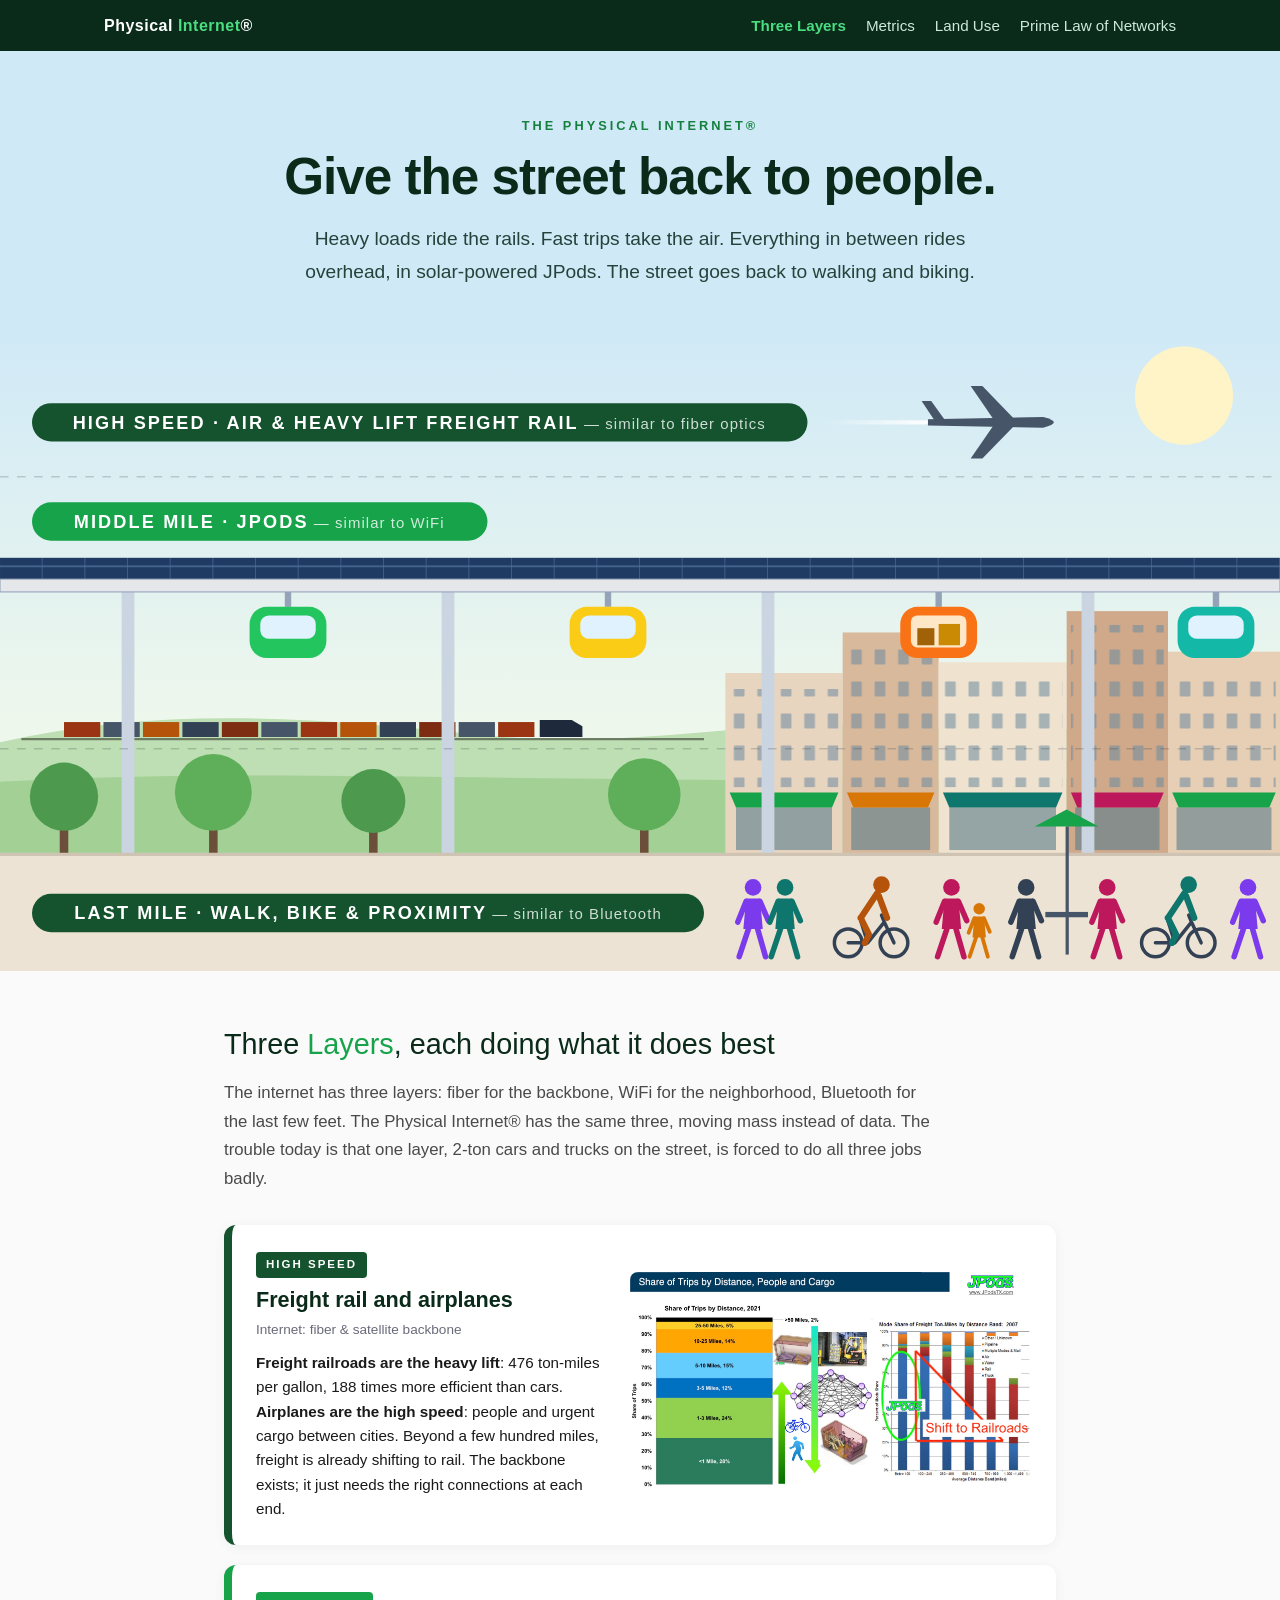
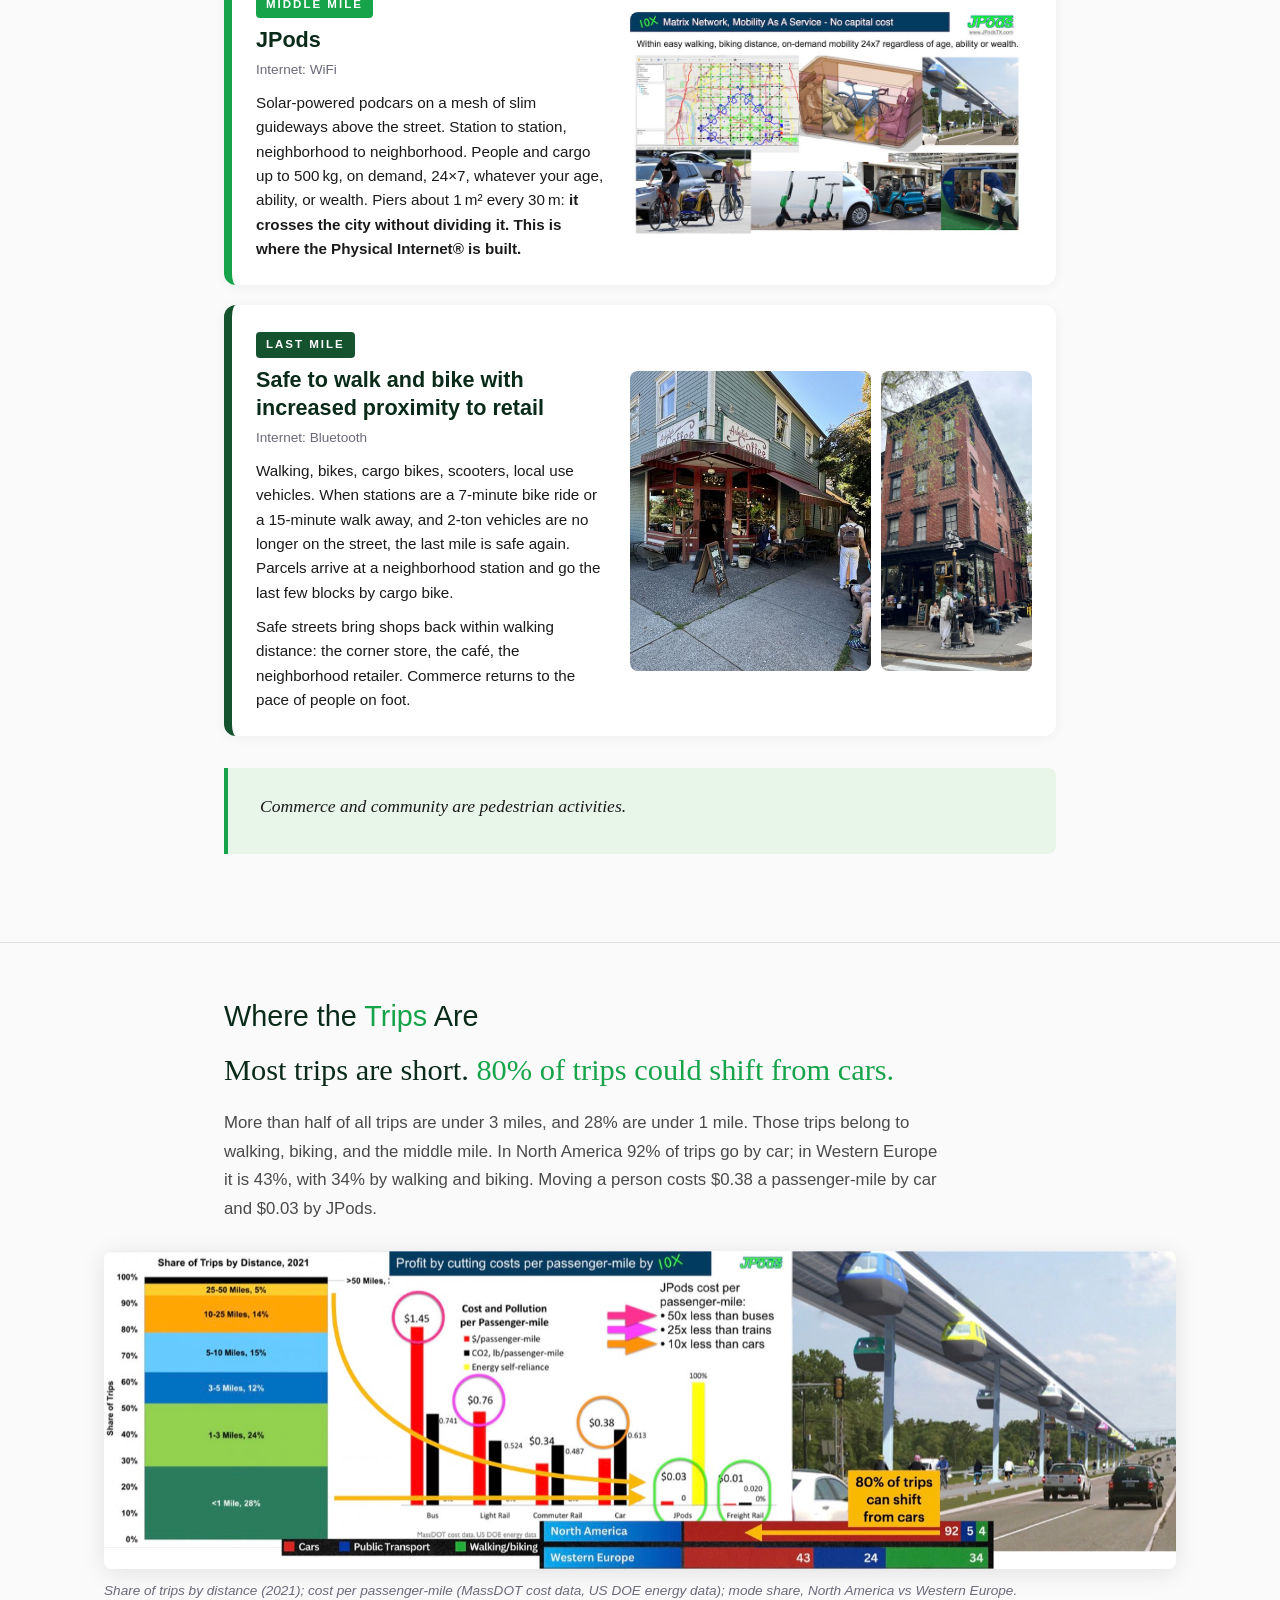
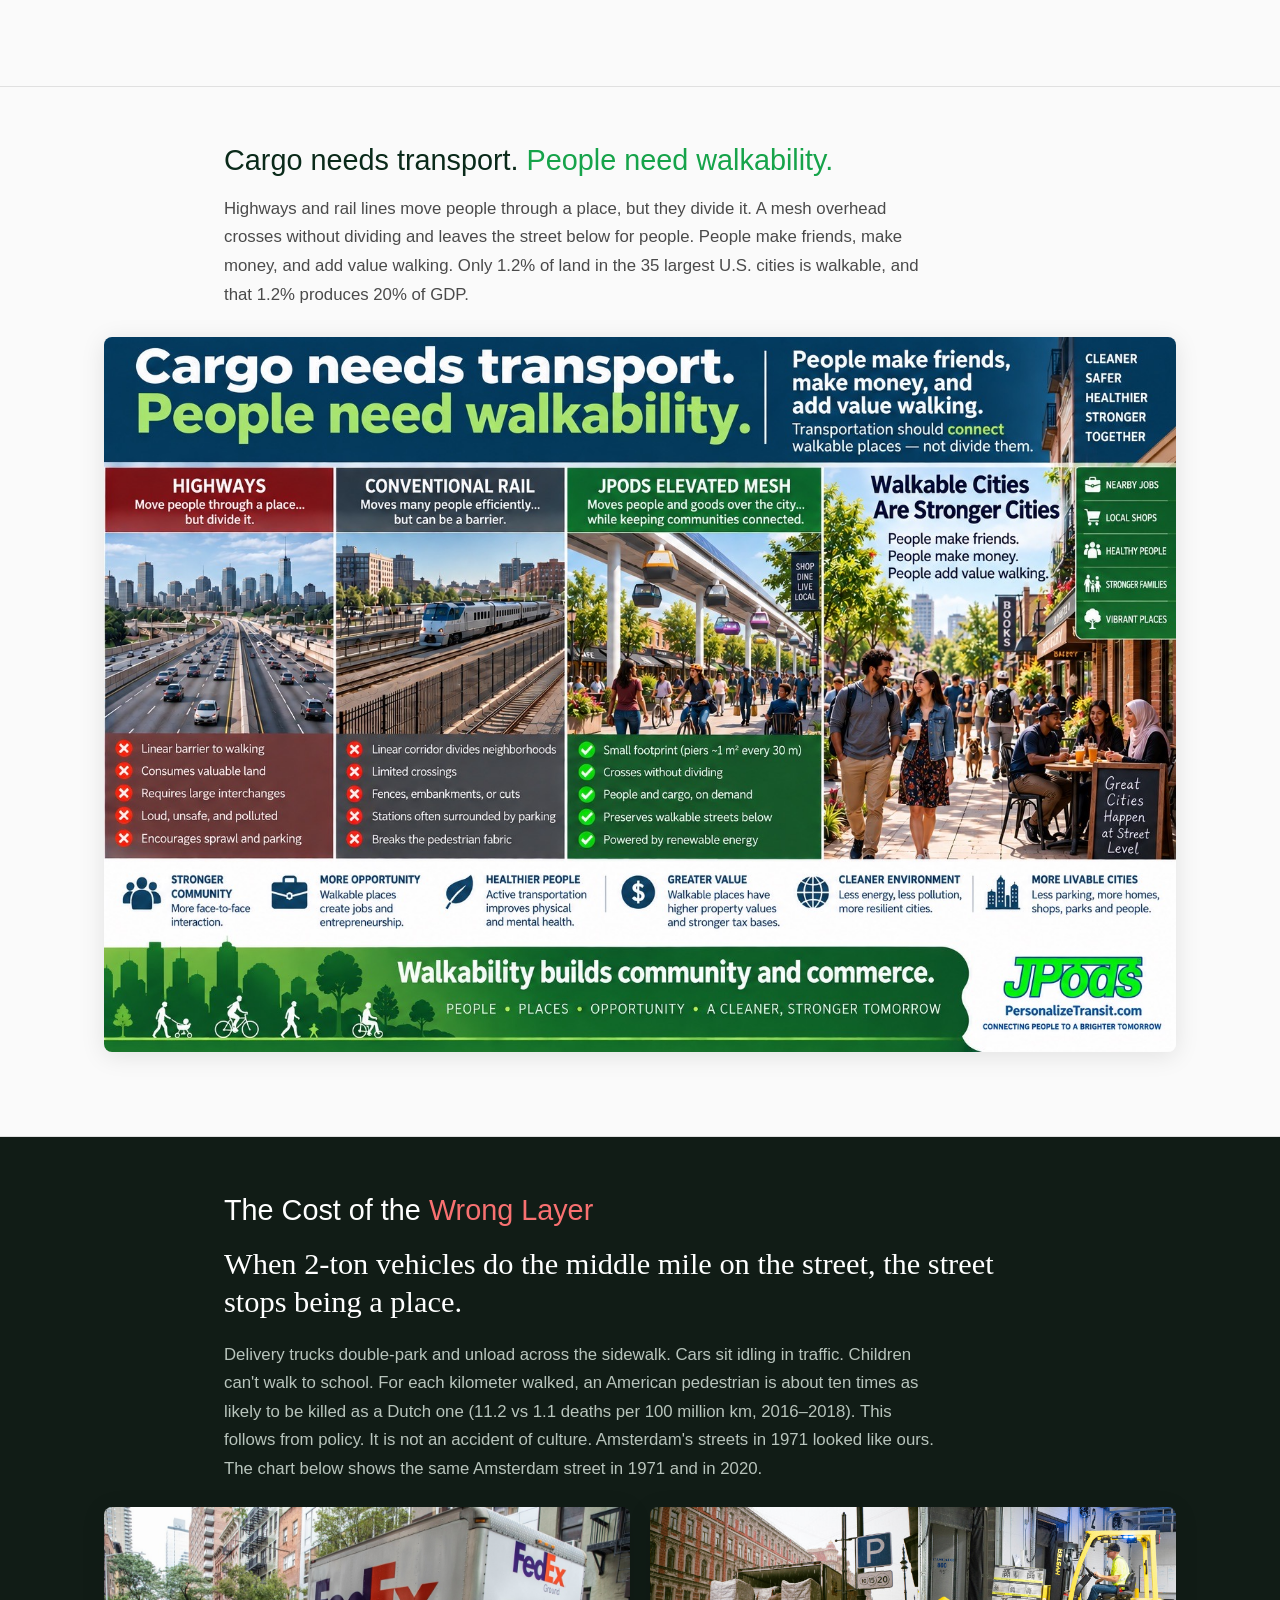
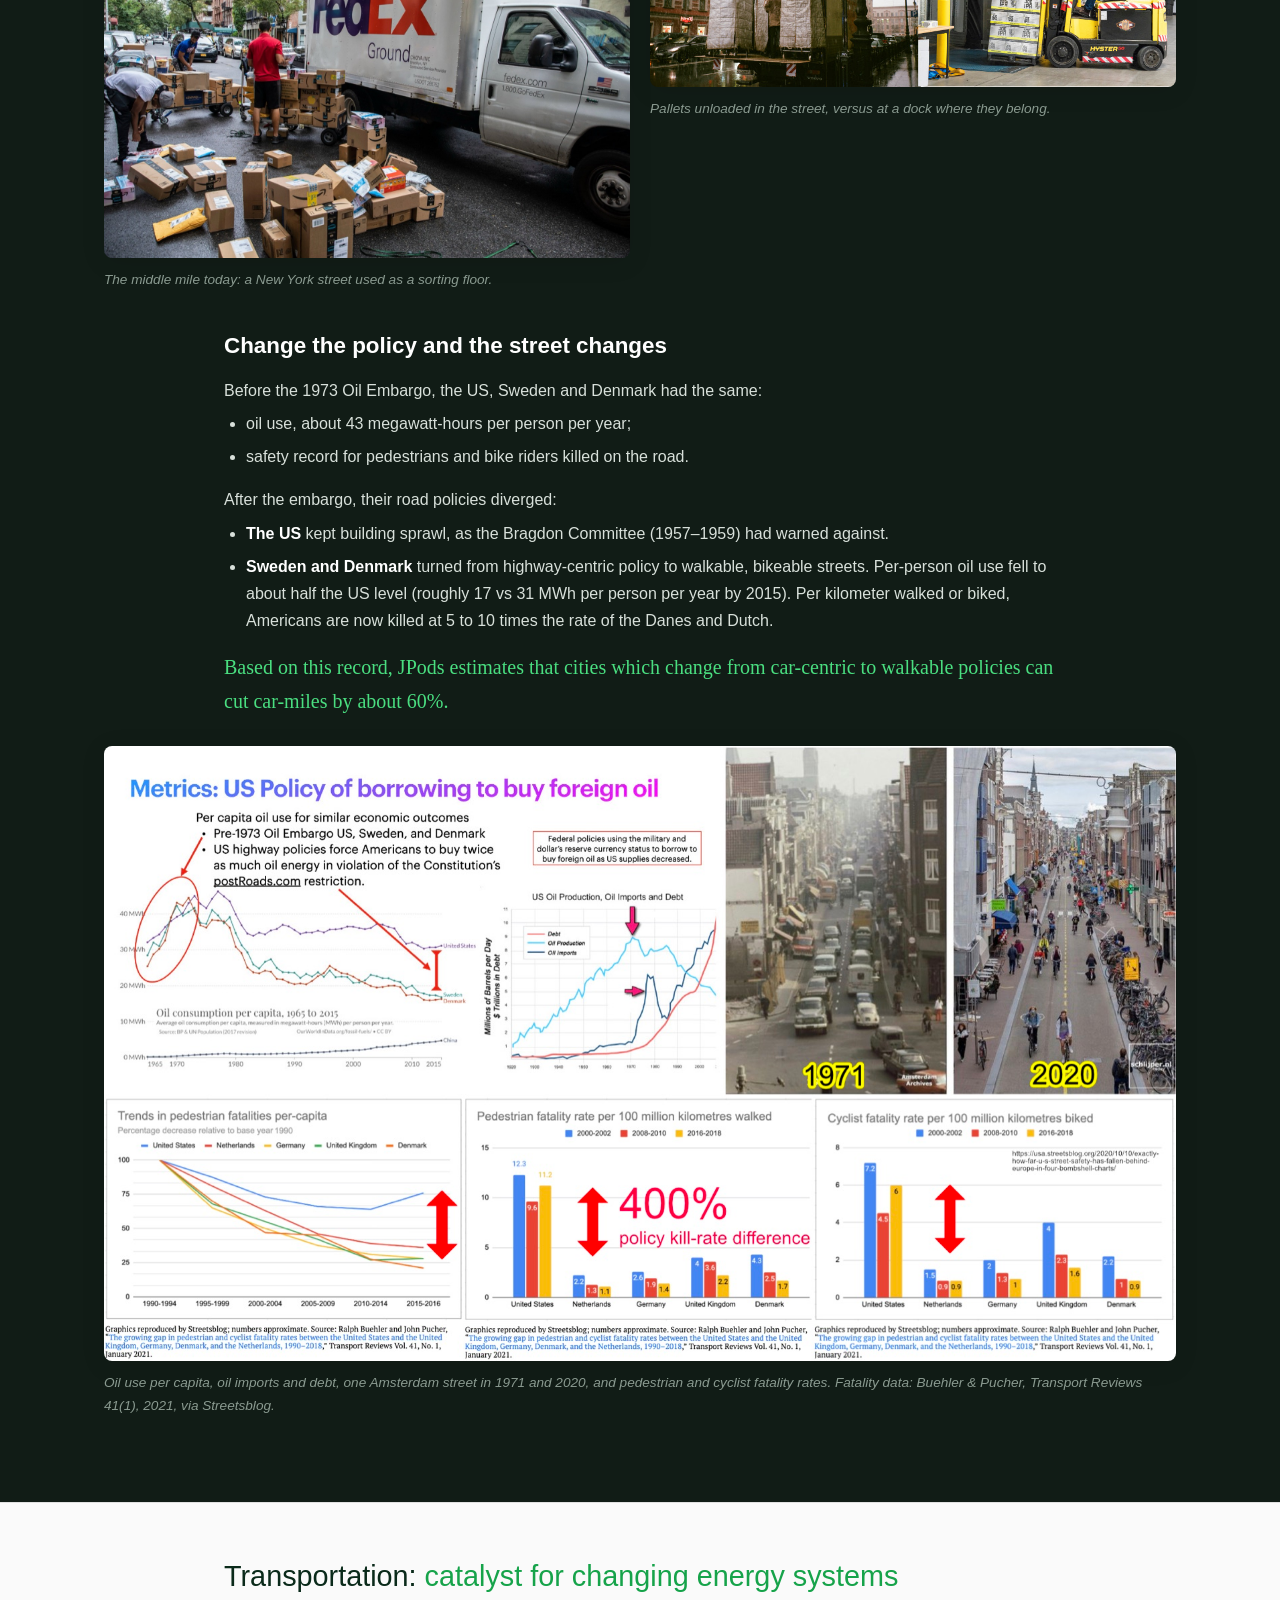
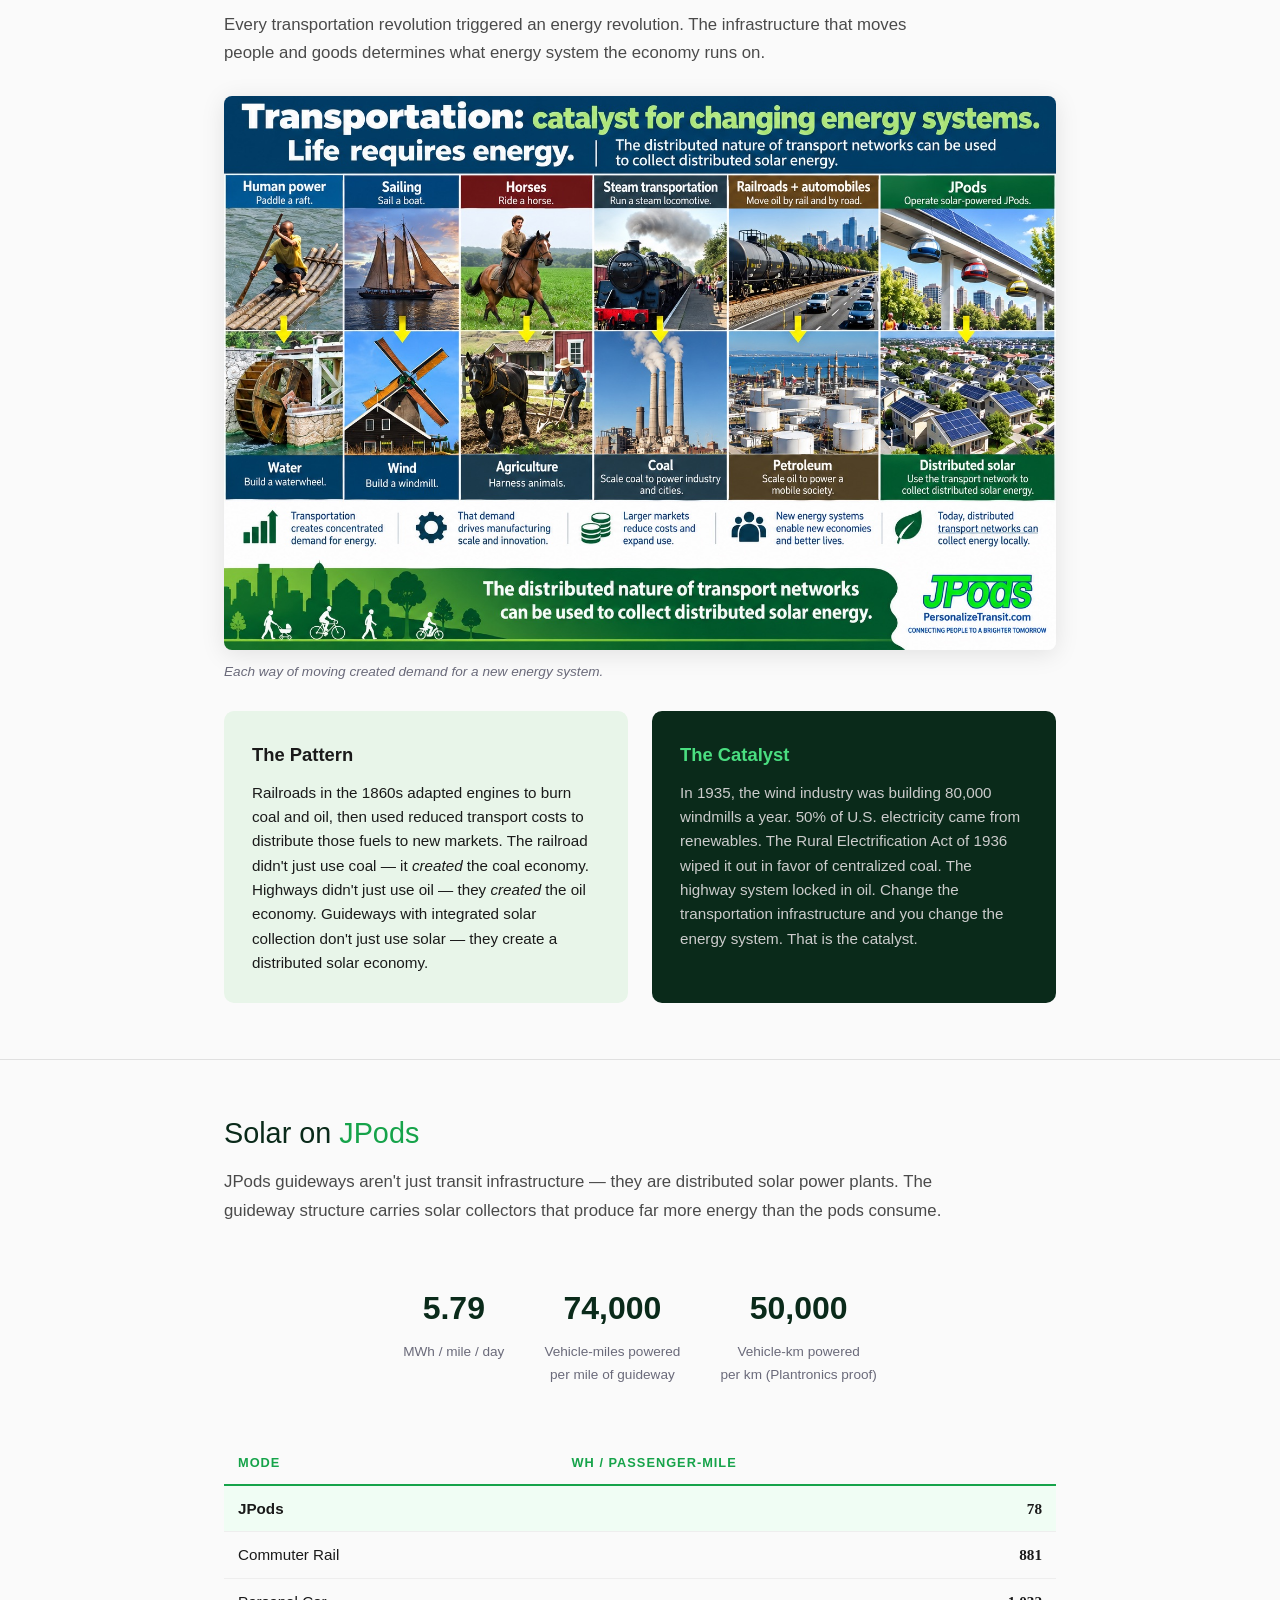
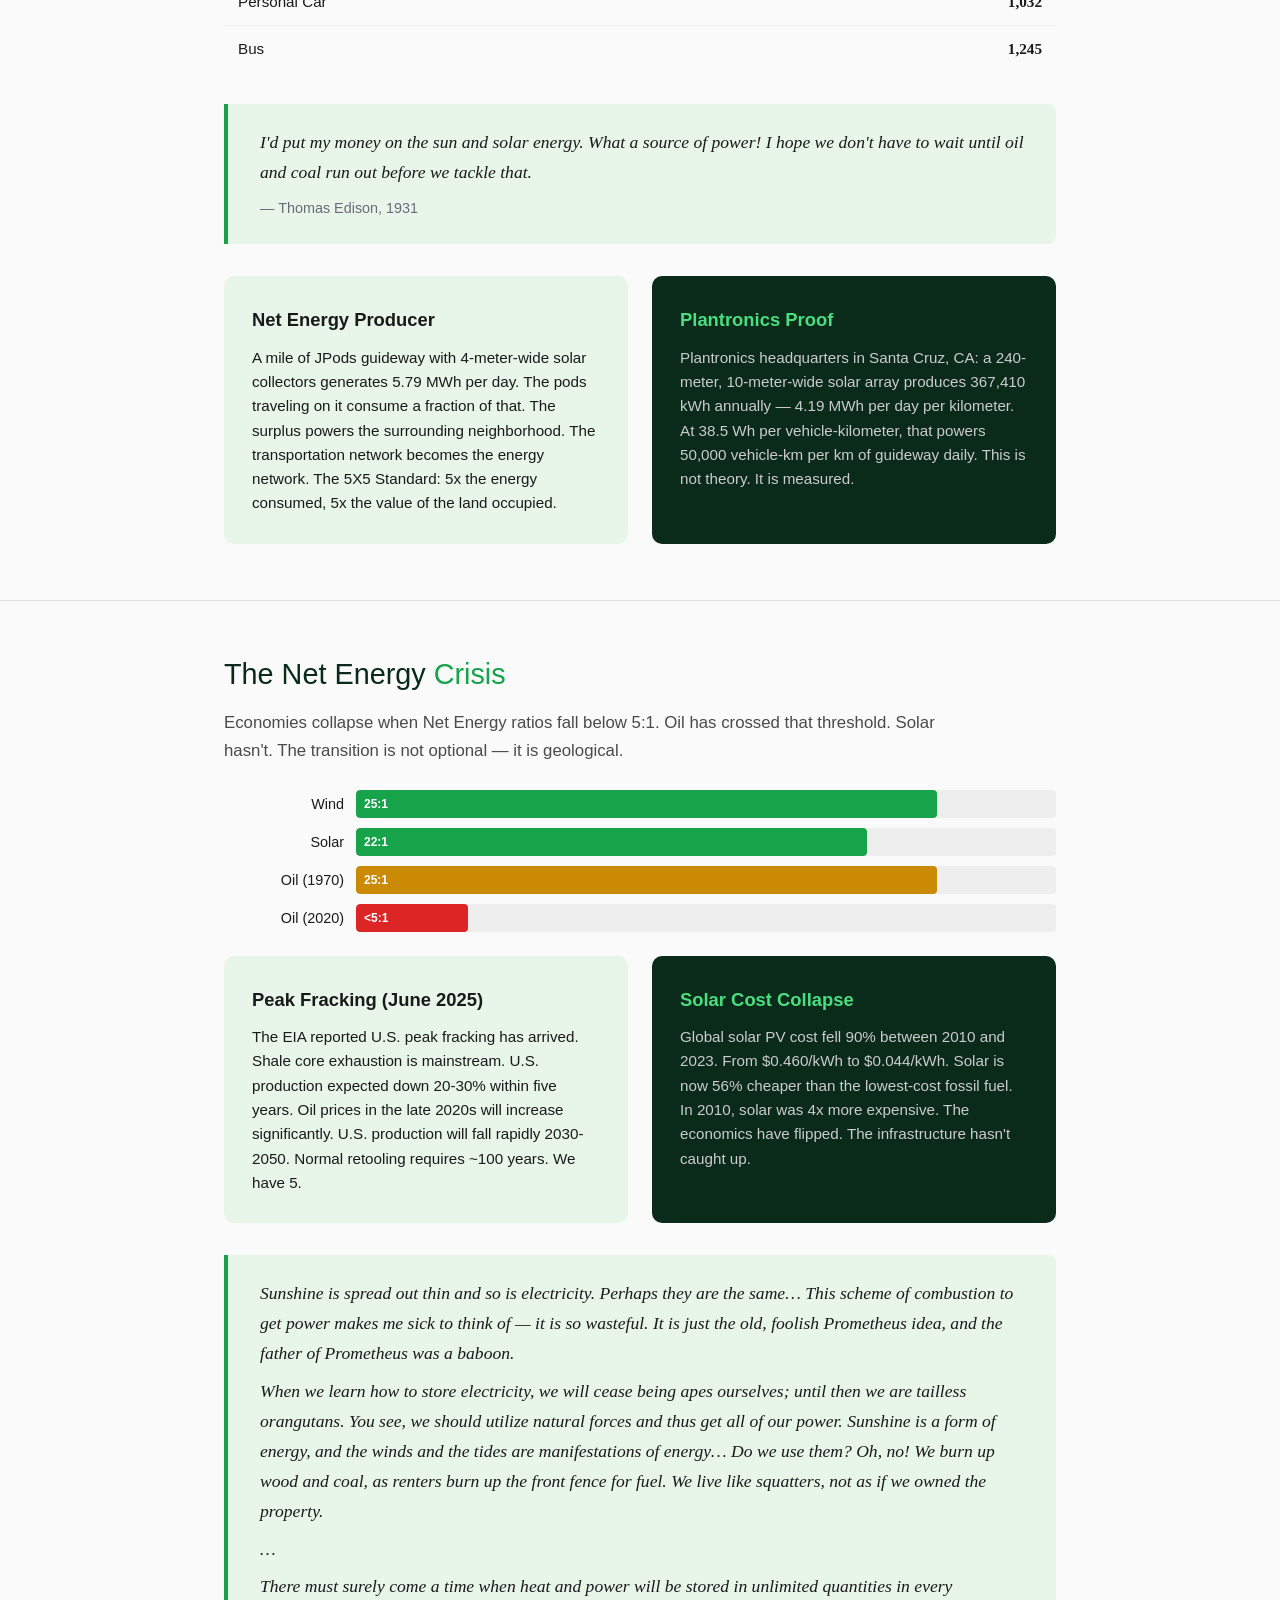
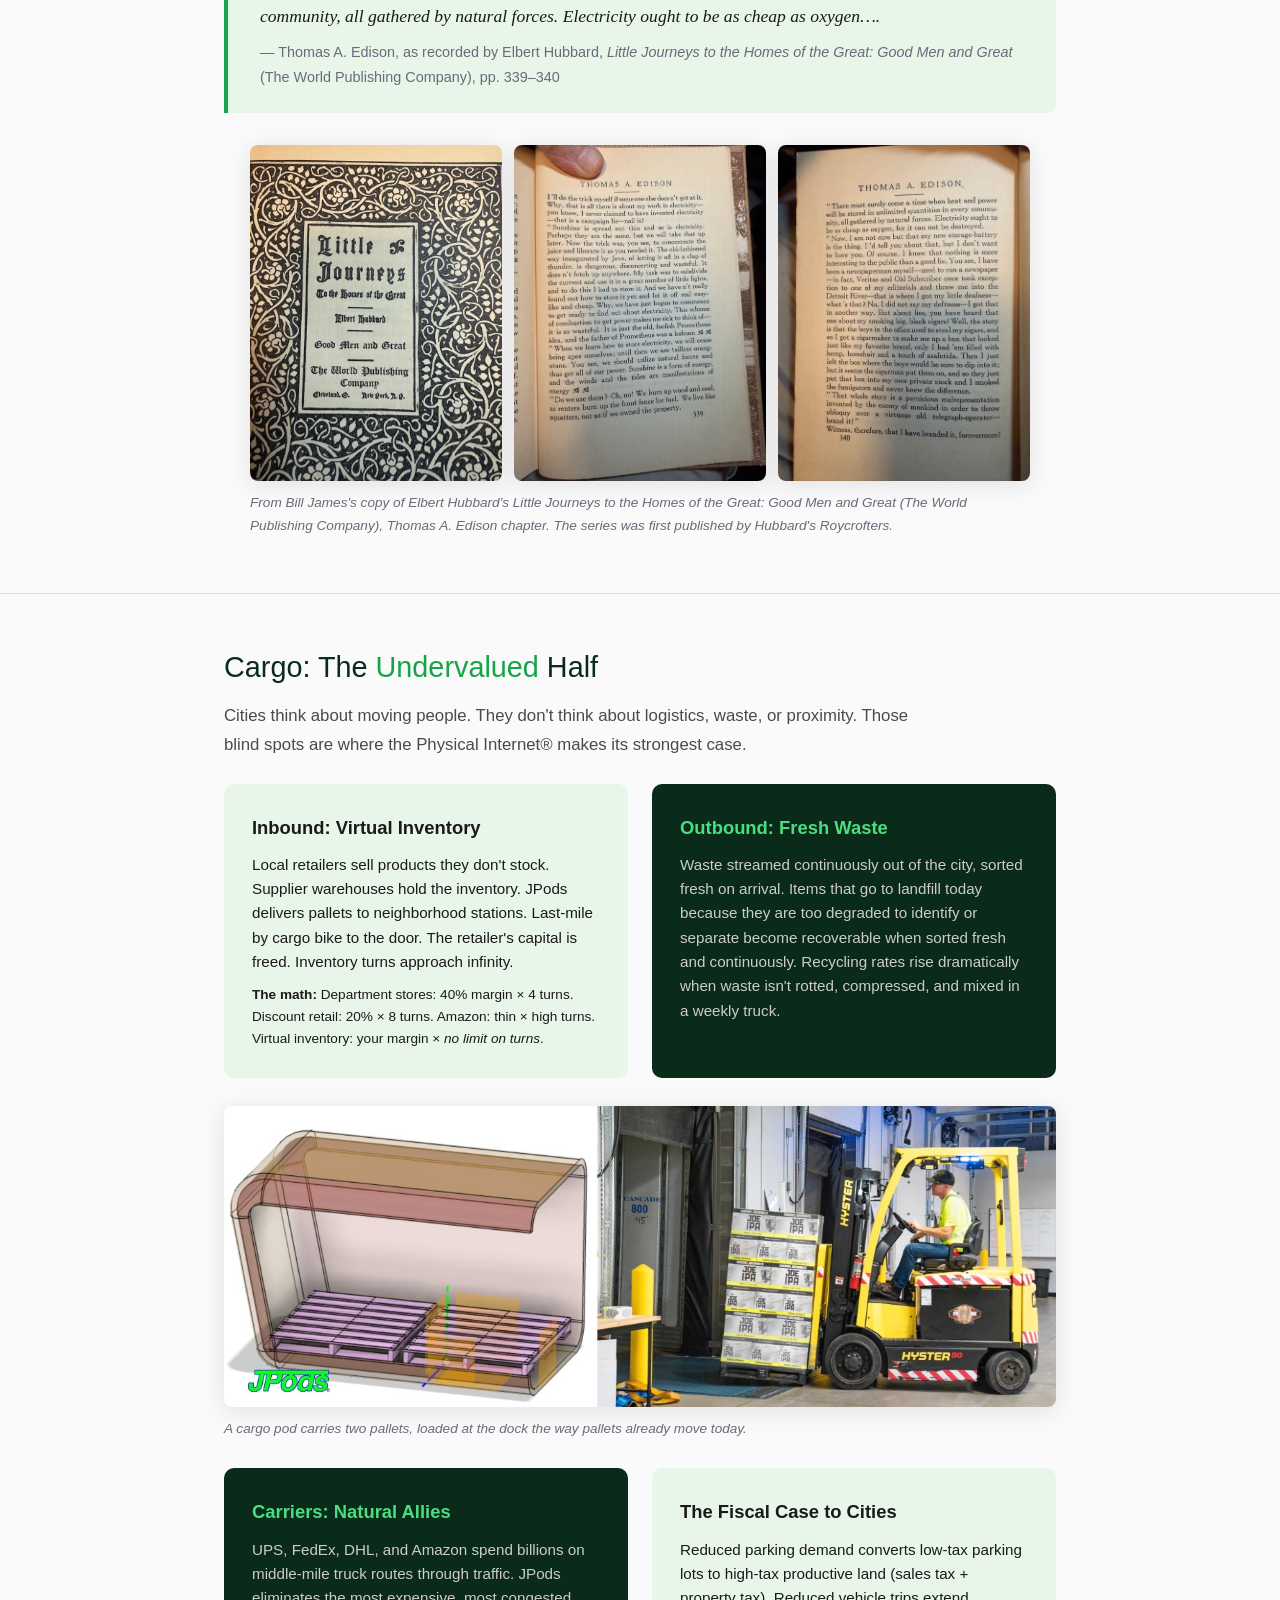
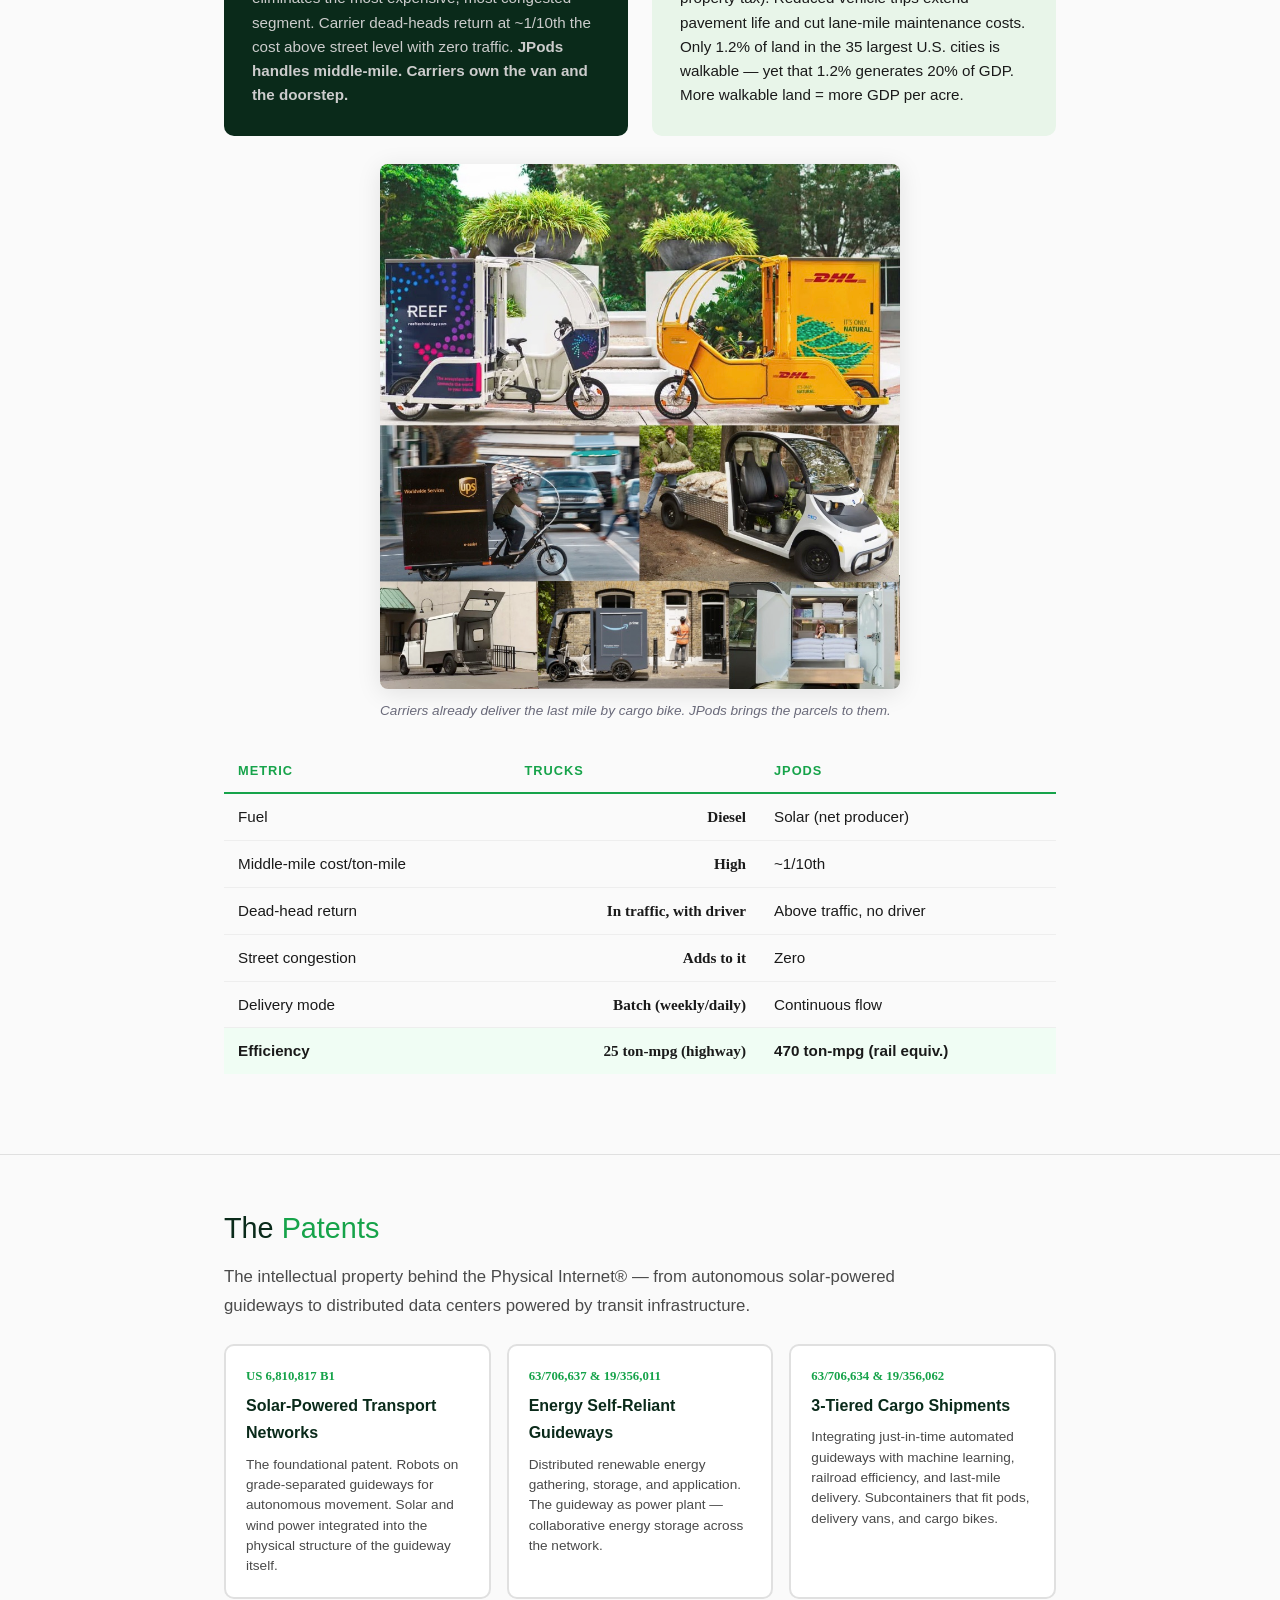
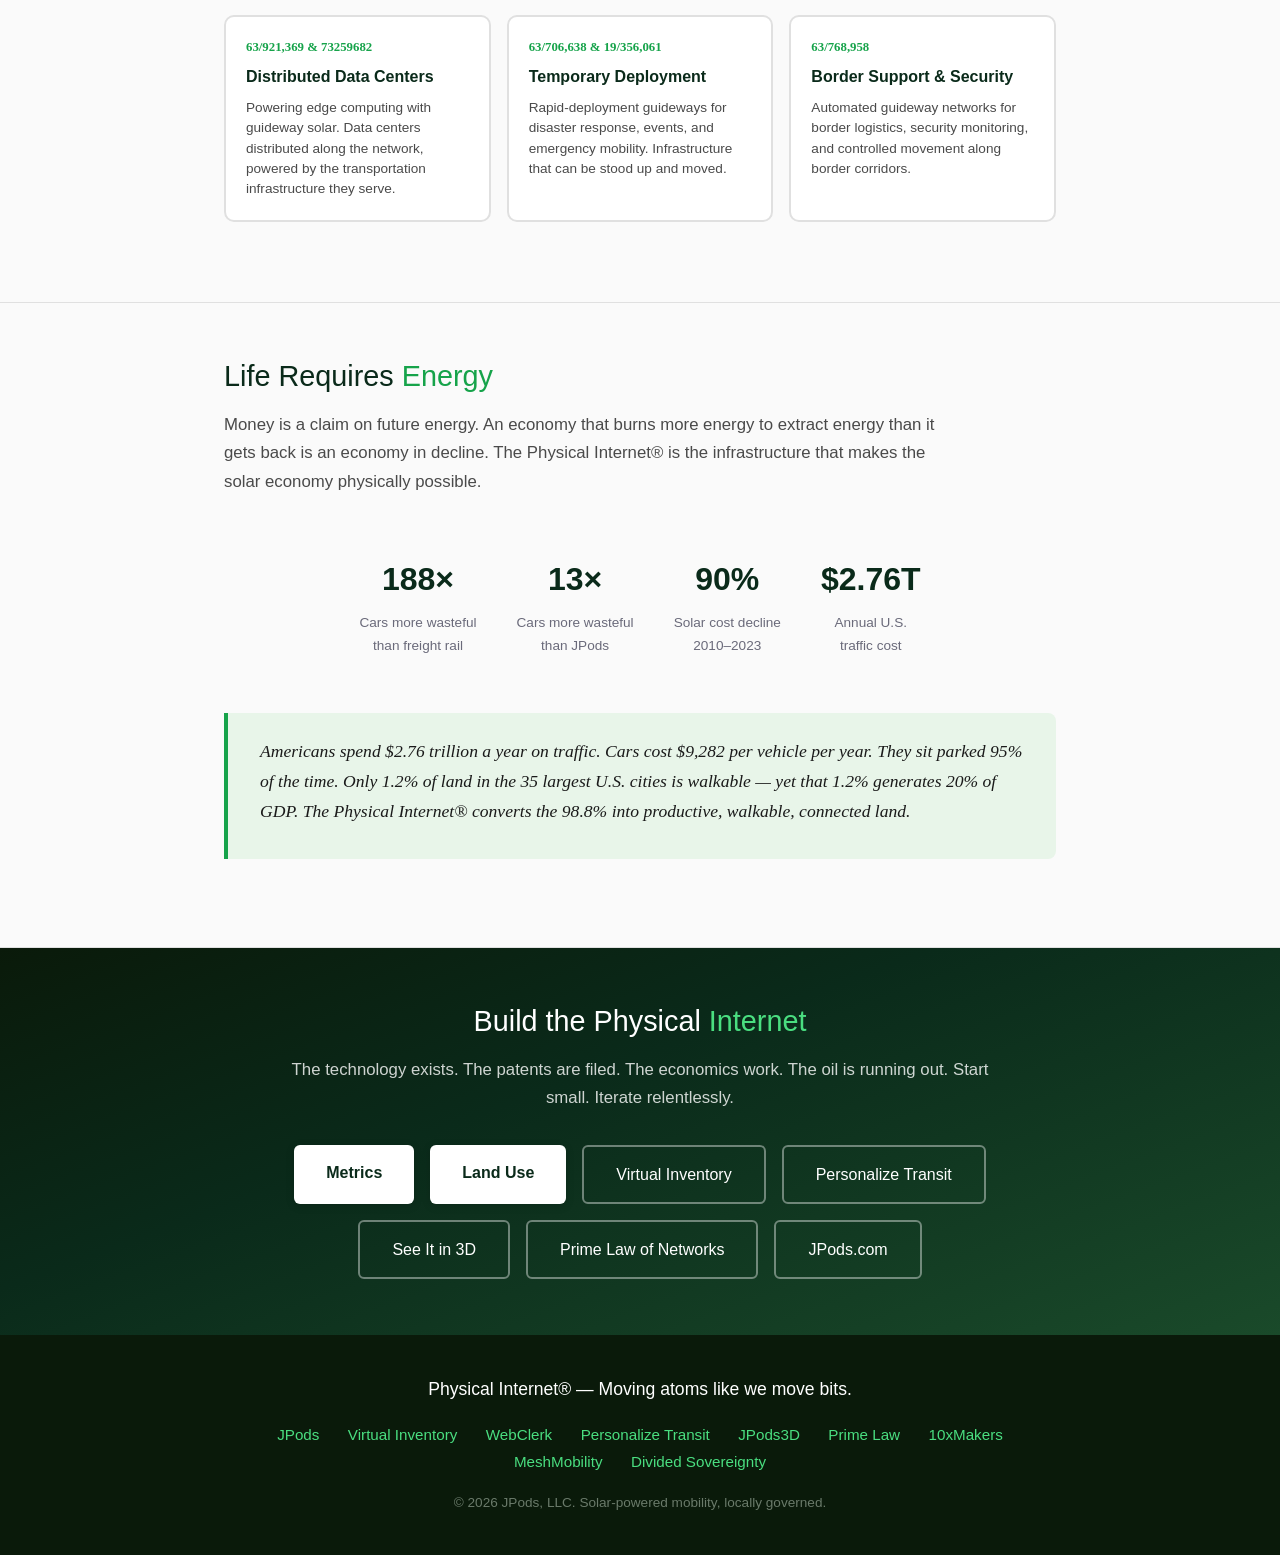
==== commit 30e05fa0: "Transportation: catalyst for changing energy systems — new six-era graphic replaces the five-box tim" ====
--- a/index.html
+++ b/index.html
@@ -311,39 +311,16 @@
   </div>
 </section>
 
-<!-- ════════ TRANSPORTATION DRIVES ENERGY ════════ -->
-<section>
-  <div class="container">
-    <h2>Transportation <span>Drives</span> Energy</h2>
+<!-- ════════ TRANSPORTATION: CATALYST FOR CHANGING ENERGY SYSTEMS ════════ -->
+<section>
+  <div class="container">
+    <h2>Transportation: <span>catalyst for changing energy systems</span></h2>
     <p class="lead">Every transportation revolution triggered an energy revolution. The infrastructure that moves people and goods determines what energy system the economy runs on.</p>
 
-    <div class="catalyst">
-      <div class="cat-era">
-        <div class="transport">Water</div>
-        <div class="arrow-down">&darr;</div>
-        <div class="energy">Waterwheels</div>
-      </div>
-      <div class="cat-era">
-        <div class="transport">Sailing</div>
-        <div class="arrow-down">&darr;</div>
-        <div class="energy">Windmills</div>
-      </div>
-      <div class="cat-era">
-        <div class="transport">Railroads</div>
-        <div class="arrow-down">&darr;</div>
-        <div class="energy">Coal</div>
-      </div>
-      <div class="cat-era">
-        <div class="transport">Highways</div>
-        <div class="arrow-down">&darr;</div>
-        <div class="energy">Oil</div>
-      </div>
-      <div class="cat-era current">
-        <div class="transport">JPods</div>
-        <div class="arrow-down">&darr;</div>
-        <div class="energy">Solar</div>
-      </div>
-    </div>
+    <figure class="figure">
+      <a href="img/CatalystChangingEnergySystems.jpg"><img src="img/CatalystChangingEnergySystems.jpg" width="1536" height="1024" loading="lazy" alt="Six eras: human power and water wheels, sailing and windmills, horses and agriculture, steam and coal, railroads and automobiles and petroleum, JPods and distributed solar"></a>
+      <figcaption>Each way of moving created demand for a new energy system.</figcaption>
+    </figure>
 
     <div class="parallel">
       <div class="card card-light">
--- a/site.css
+++ b/site.css
@@ -133,27 +133,6 @@
 .card-dark h3 { color: #4ade80; }
 .card h3 { font-size: 1.15em; font-weight: 600; margin-bottom: 10px; }
 .card p { font-size: 0.95em; line-height: 1.6; }
-
-/* ── Catalyst timeline ── */
-.catalyst {
-  display: grid;
-  grid-template-columns: repeat(5, 1fr);
-  gap: 12px;
-  margin: 32px 0;
-}
-.cat-era {
-  background: #fff;
-  border: 2px solid #e0e0e0;
-  border-radius: 10px;
-  padding: 18px 12px;
-  text-align: center;
-  transition: border-color 0.15s, transform 0.15s;
-}
-.cat-era:hover { border-color: #16a34a; transform: translateY(-2px); }
-.cat-era .transport { font-weight: 700; font-size: 0.95em; color: #0a2a1a; margin-bottom: 4px; }
-.cat-era .arrow-down { color: #16a34a; font-size: 1.2em; margin: 4px 0; }
-.cat-era .energy { font-size: 0.85em; color: #16a34a; font-weight: 600; }
-.cat-era.current { border-color: #16a34a; background: #f0fdf4; }
 
 /* ── Stats row ── */
 .stats {
@@ -340,7 +319,6 @@
   .container, .wide { padding: 0 16px; }
   .layers { grid-template-columns: 1fr; }
   .parallel { grid-template-columns: 1fr; }
-  .catalyst { grid-template-columns: repeat(3, 1fr); }
   .cta-links { flex-direction: column; align-items: center; }
   .stats { gap: 28px; }
   .ne-bar .ne-label { width: 80px; font-size: 0.8em; }
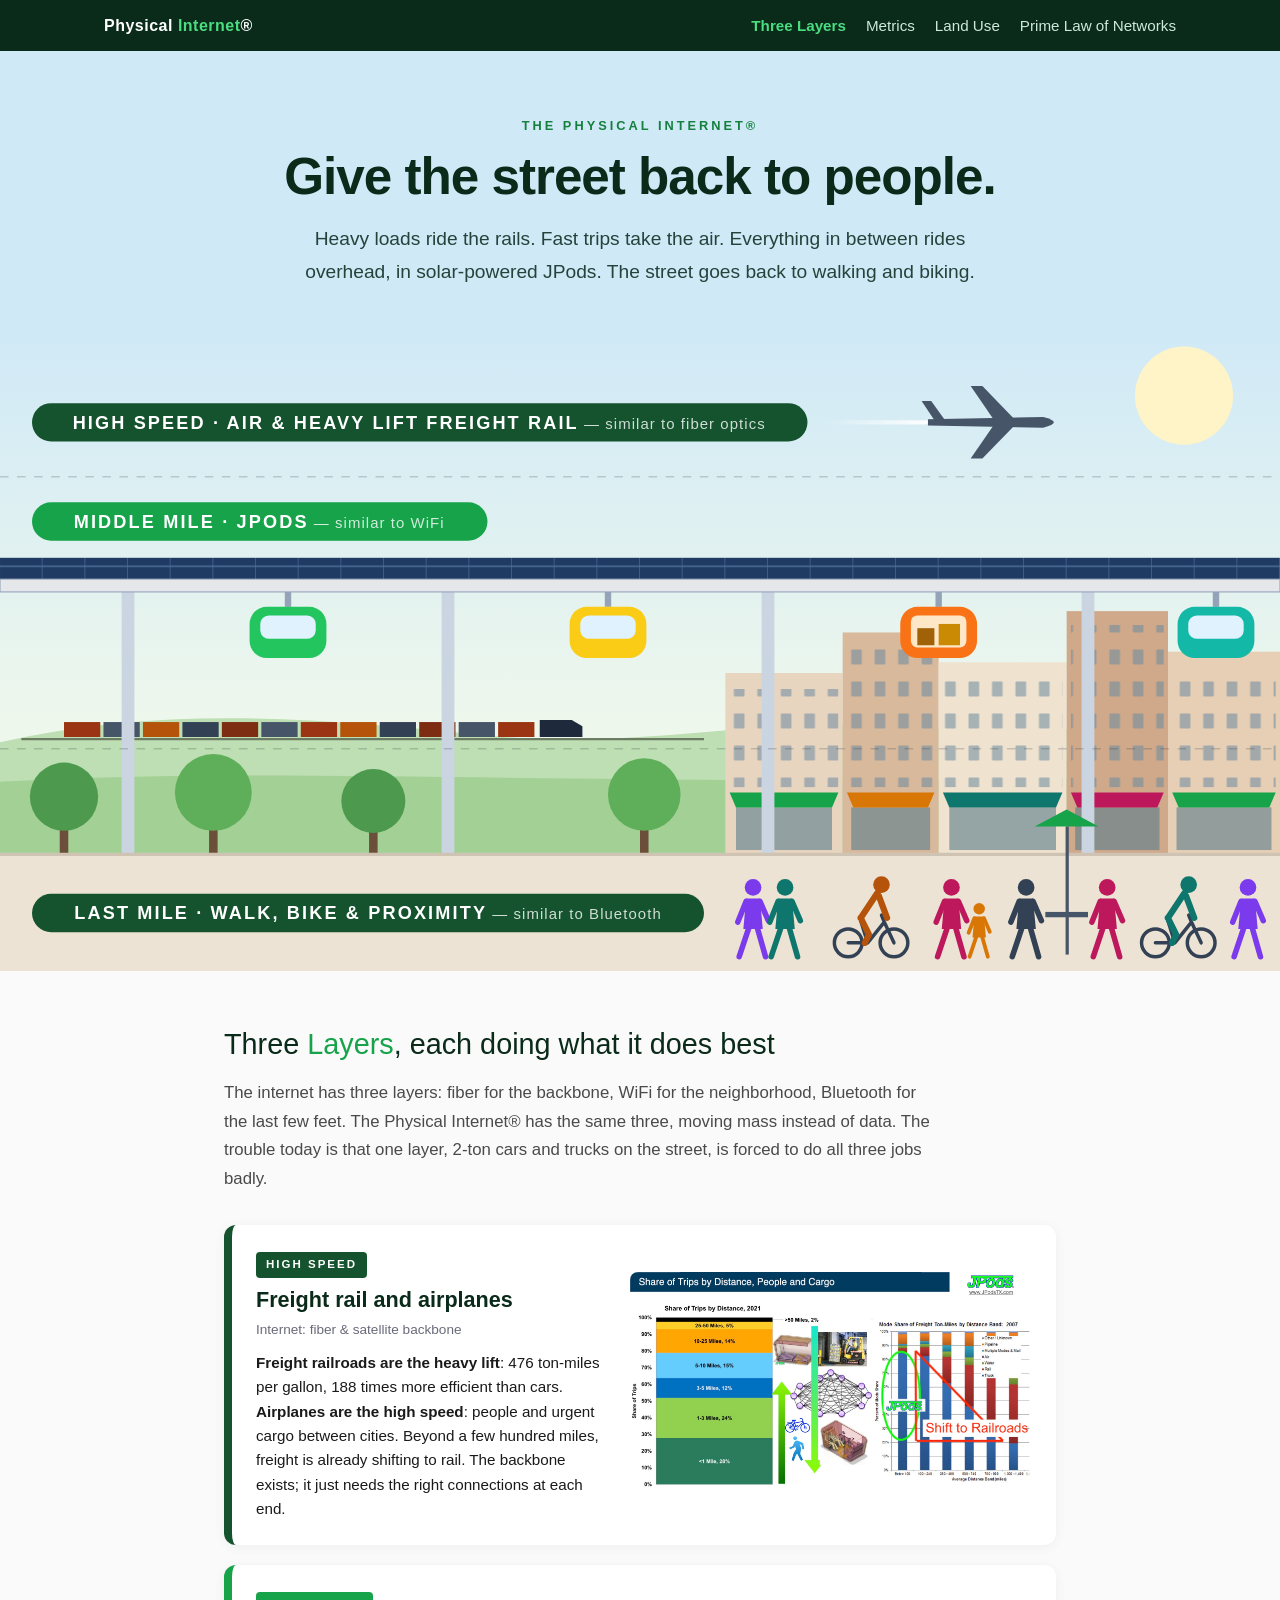
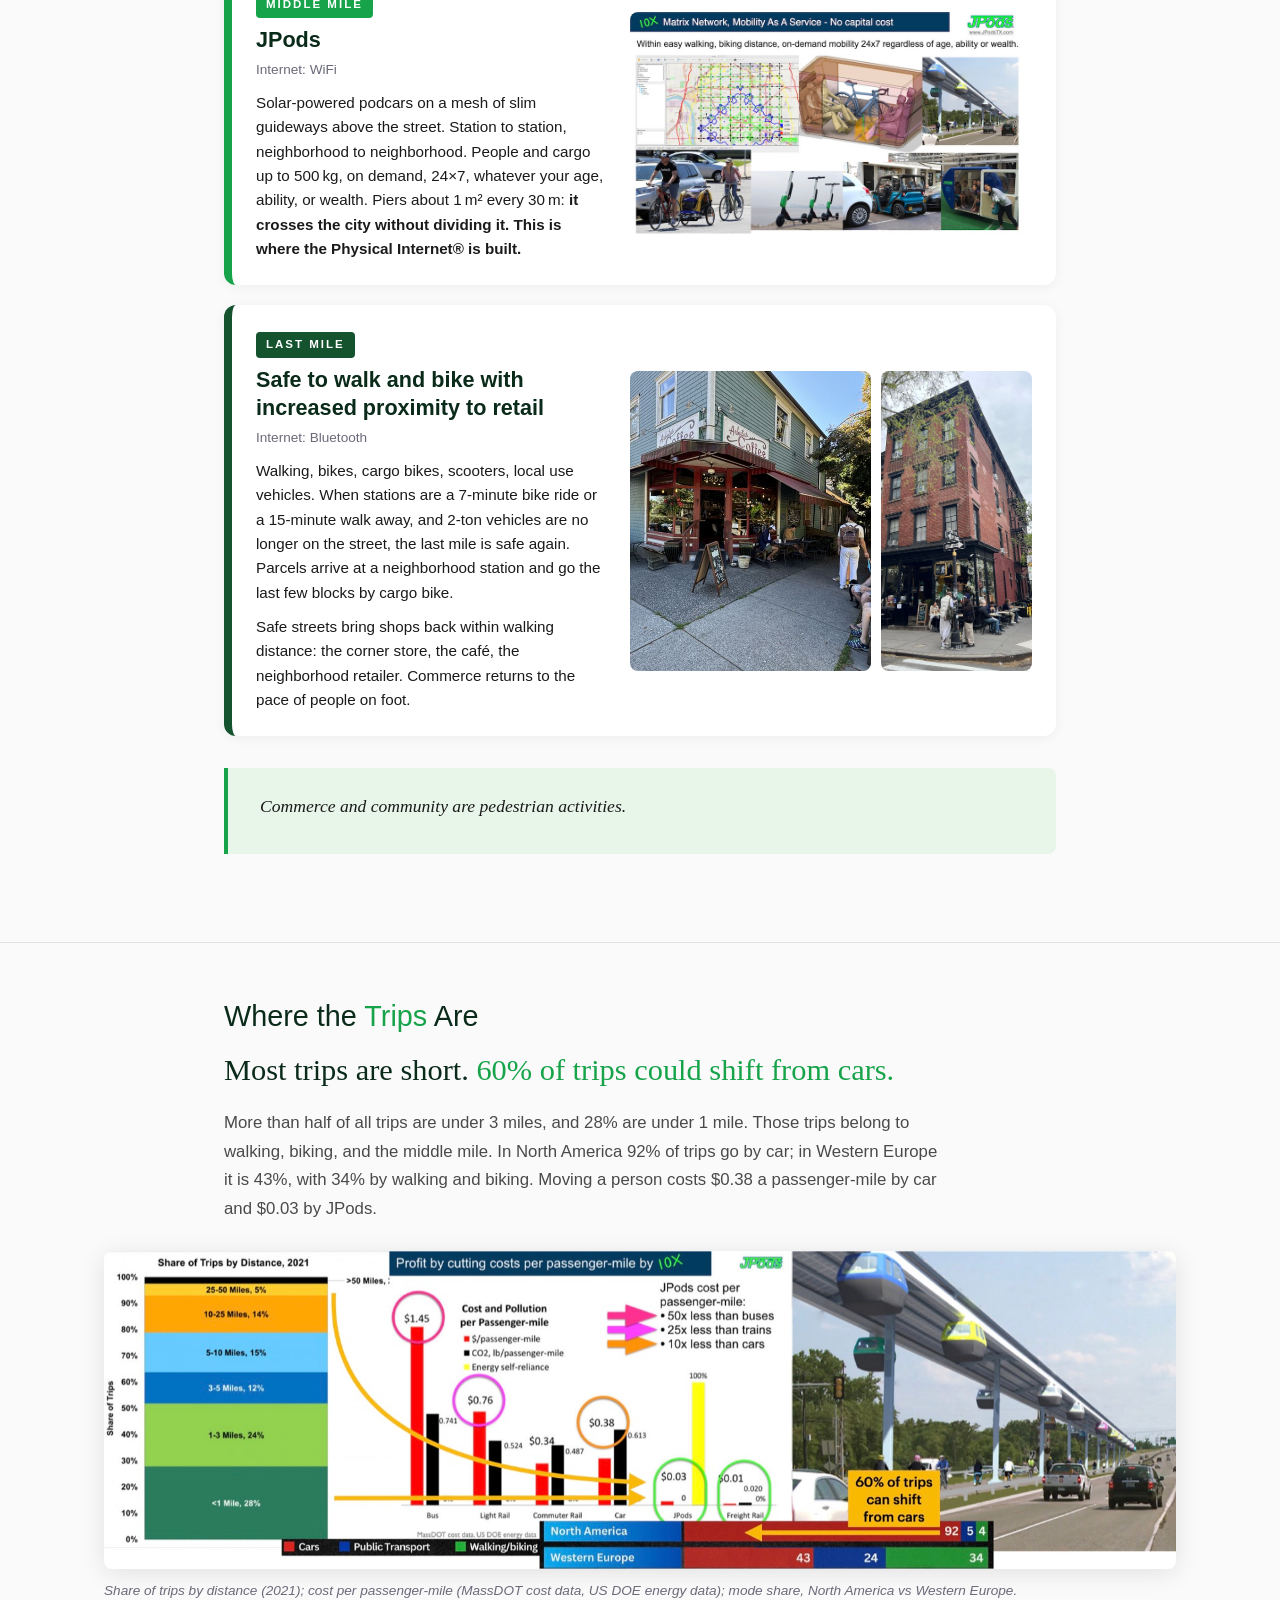
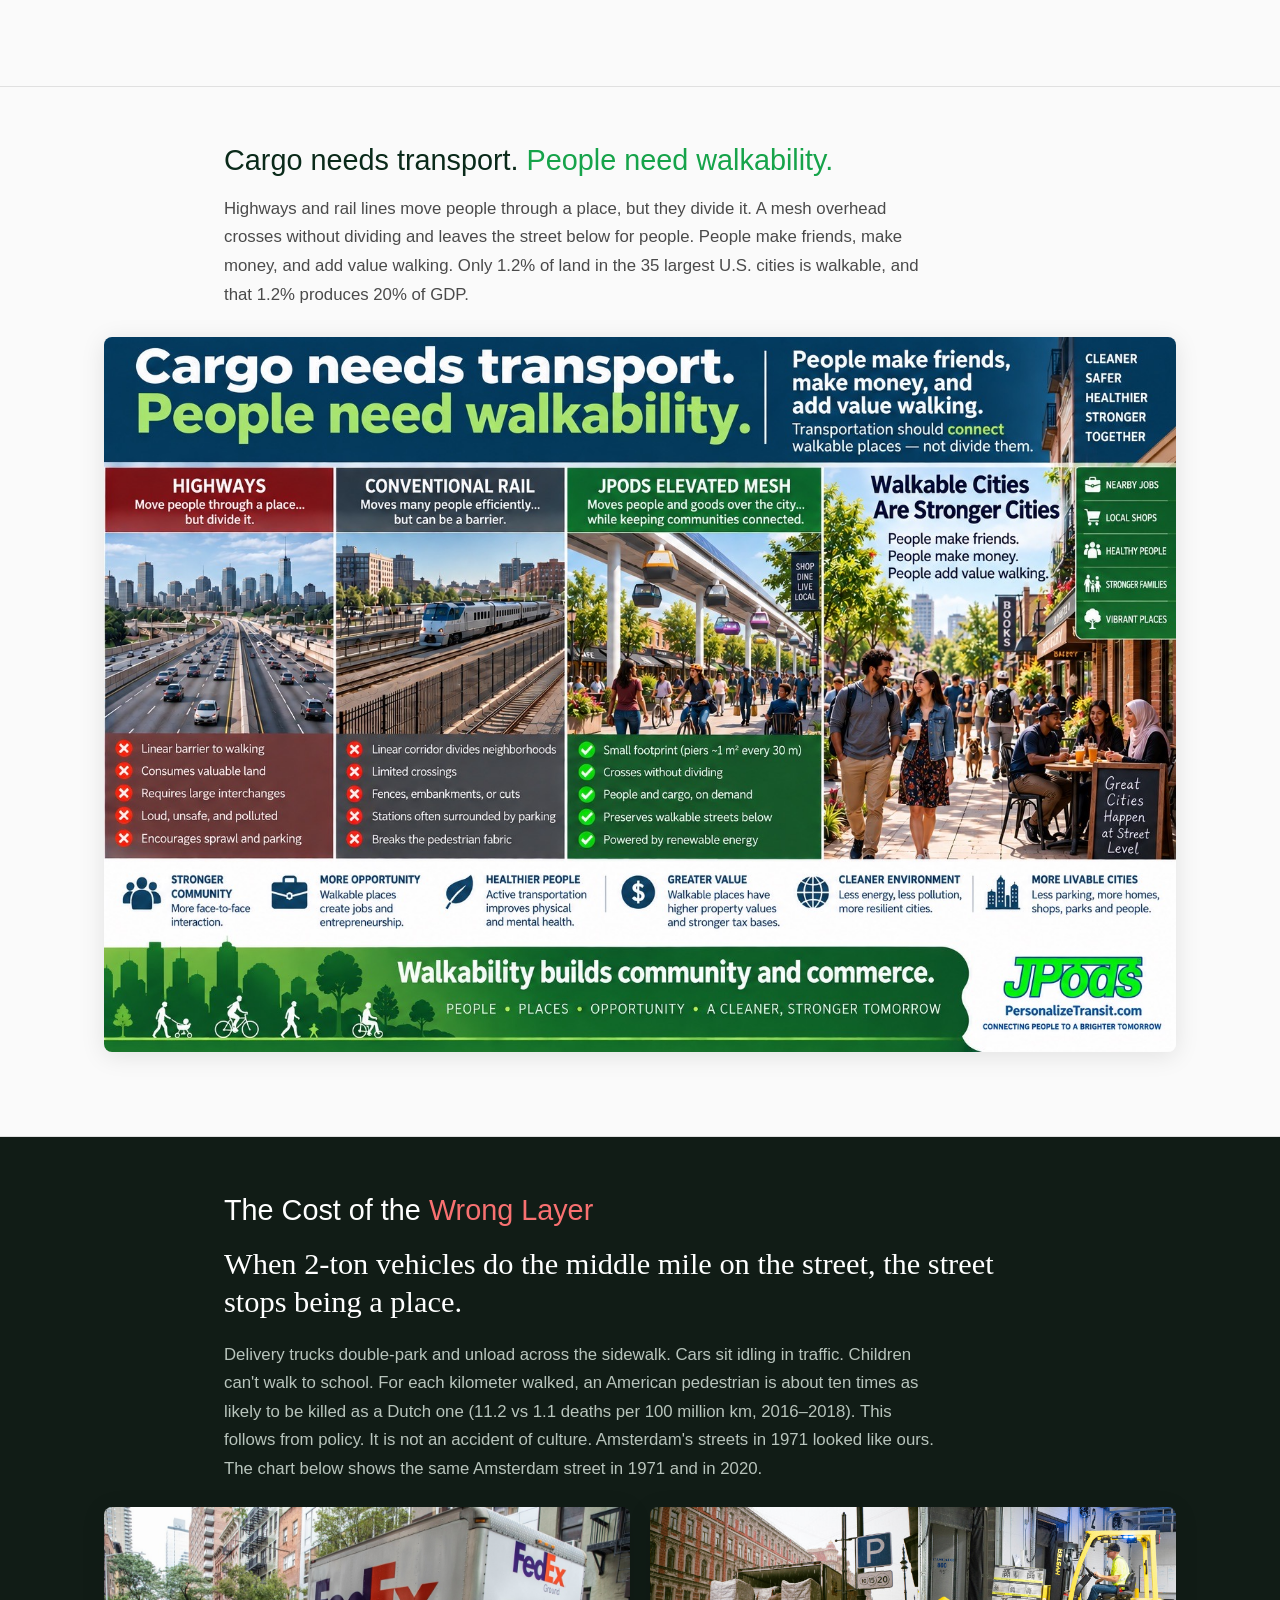
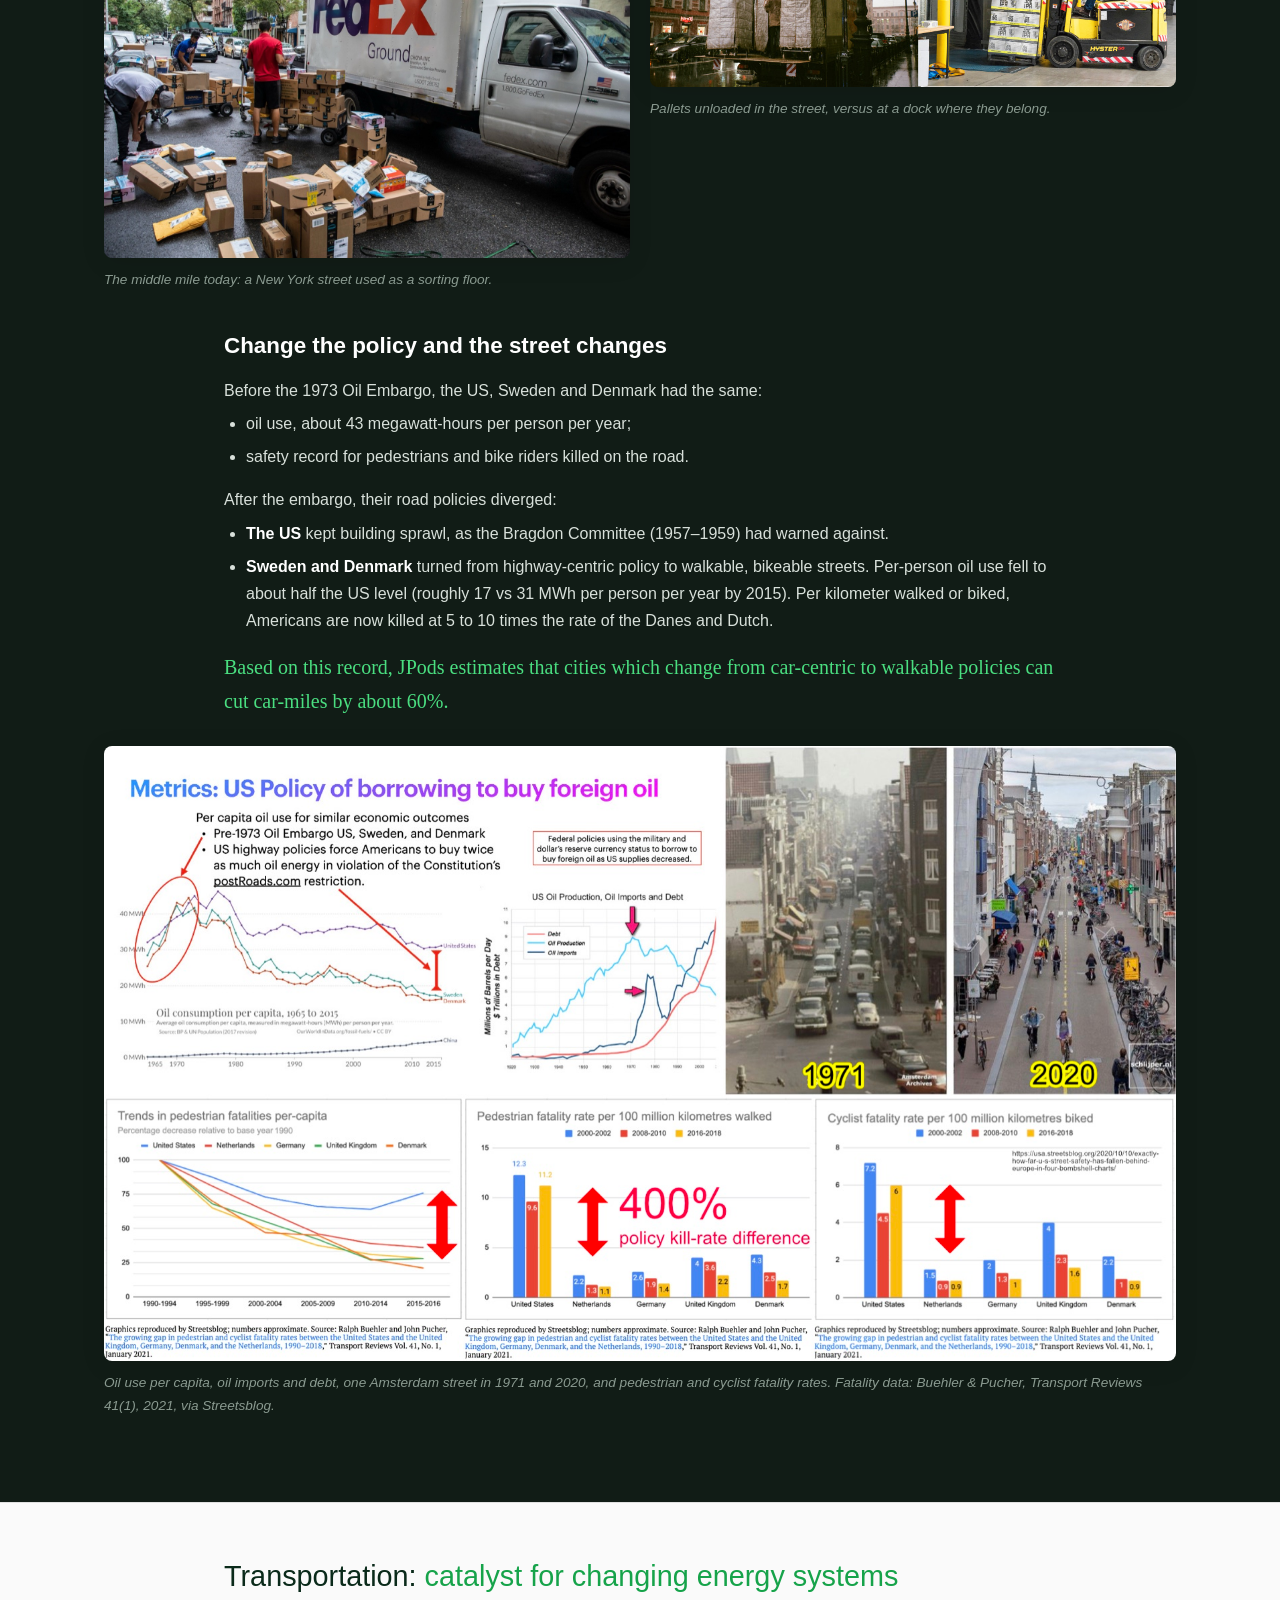
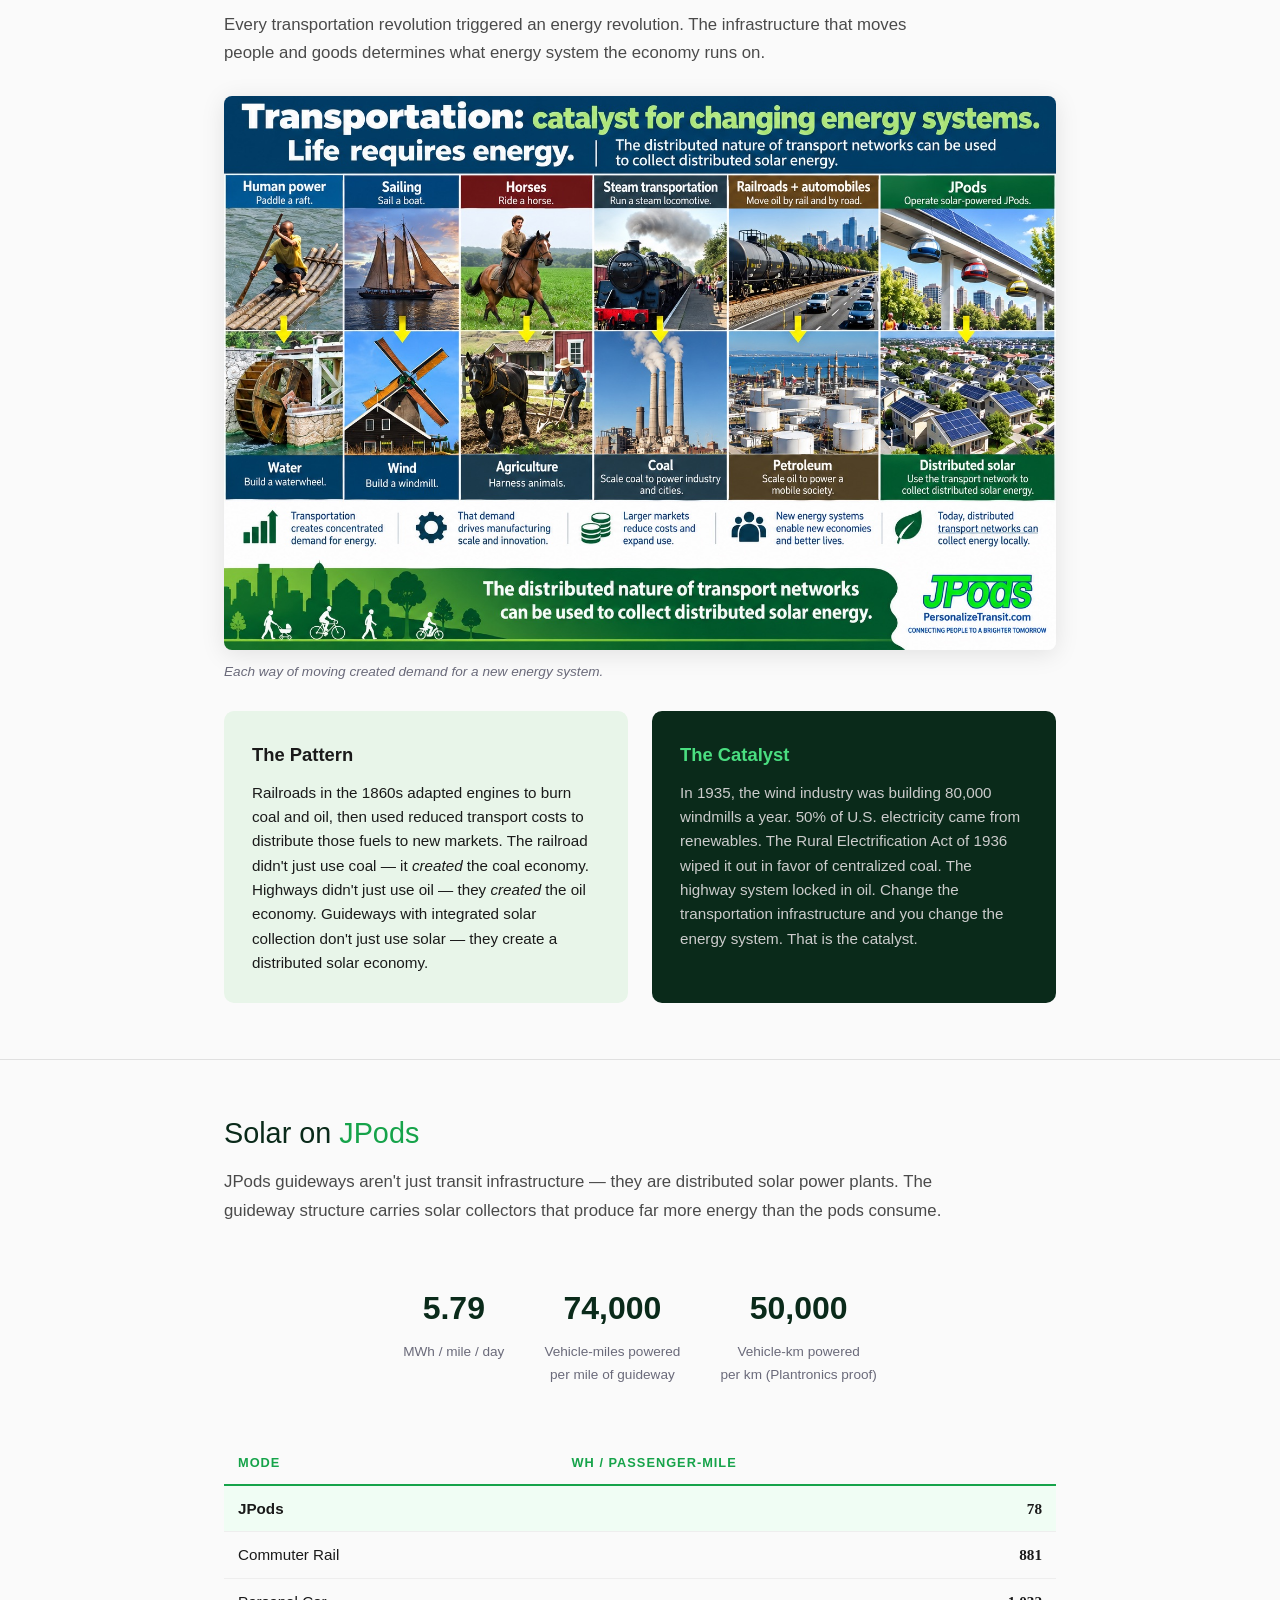
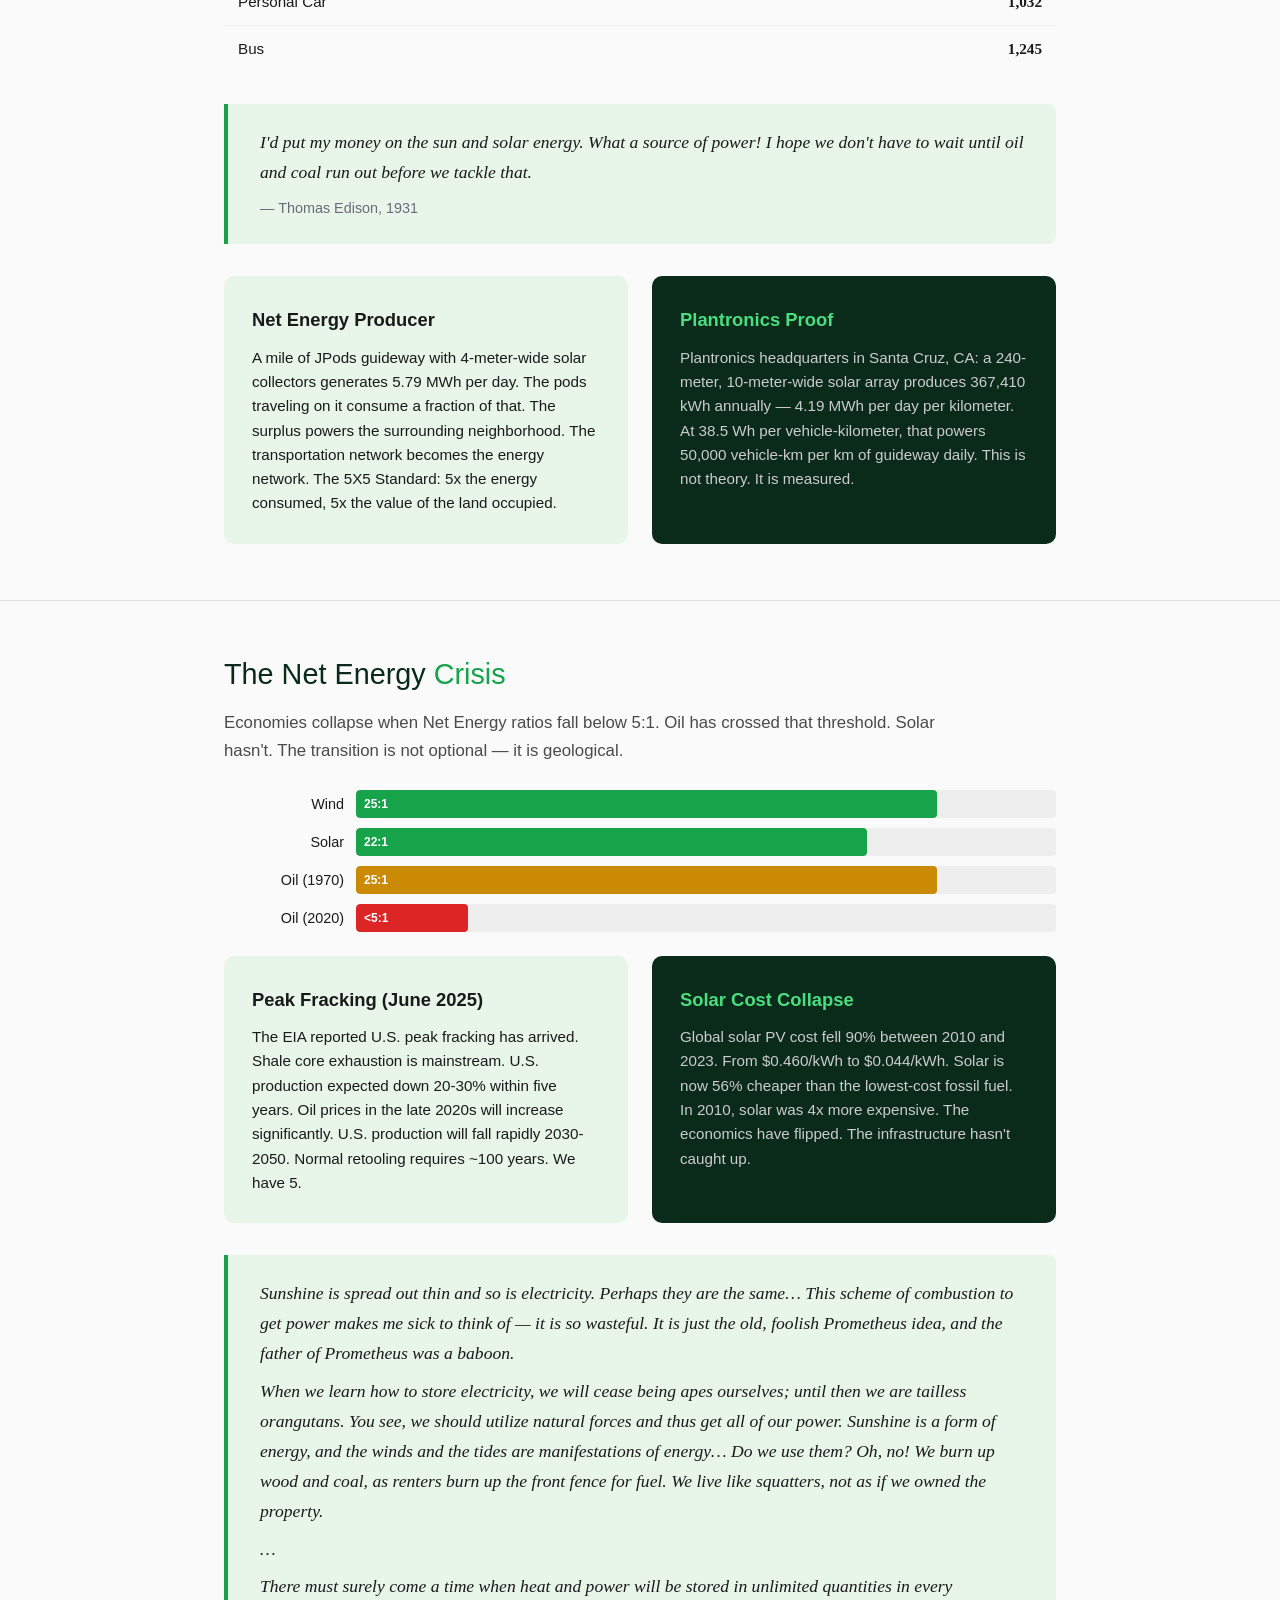
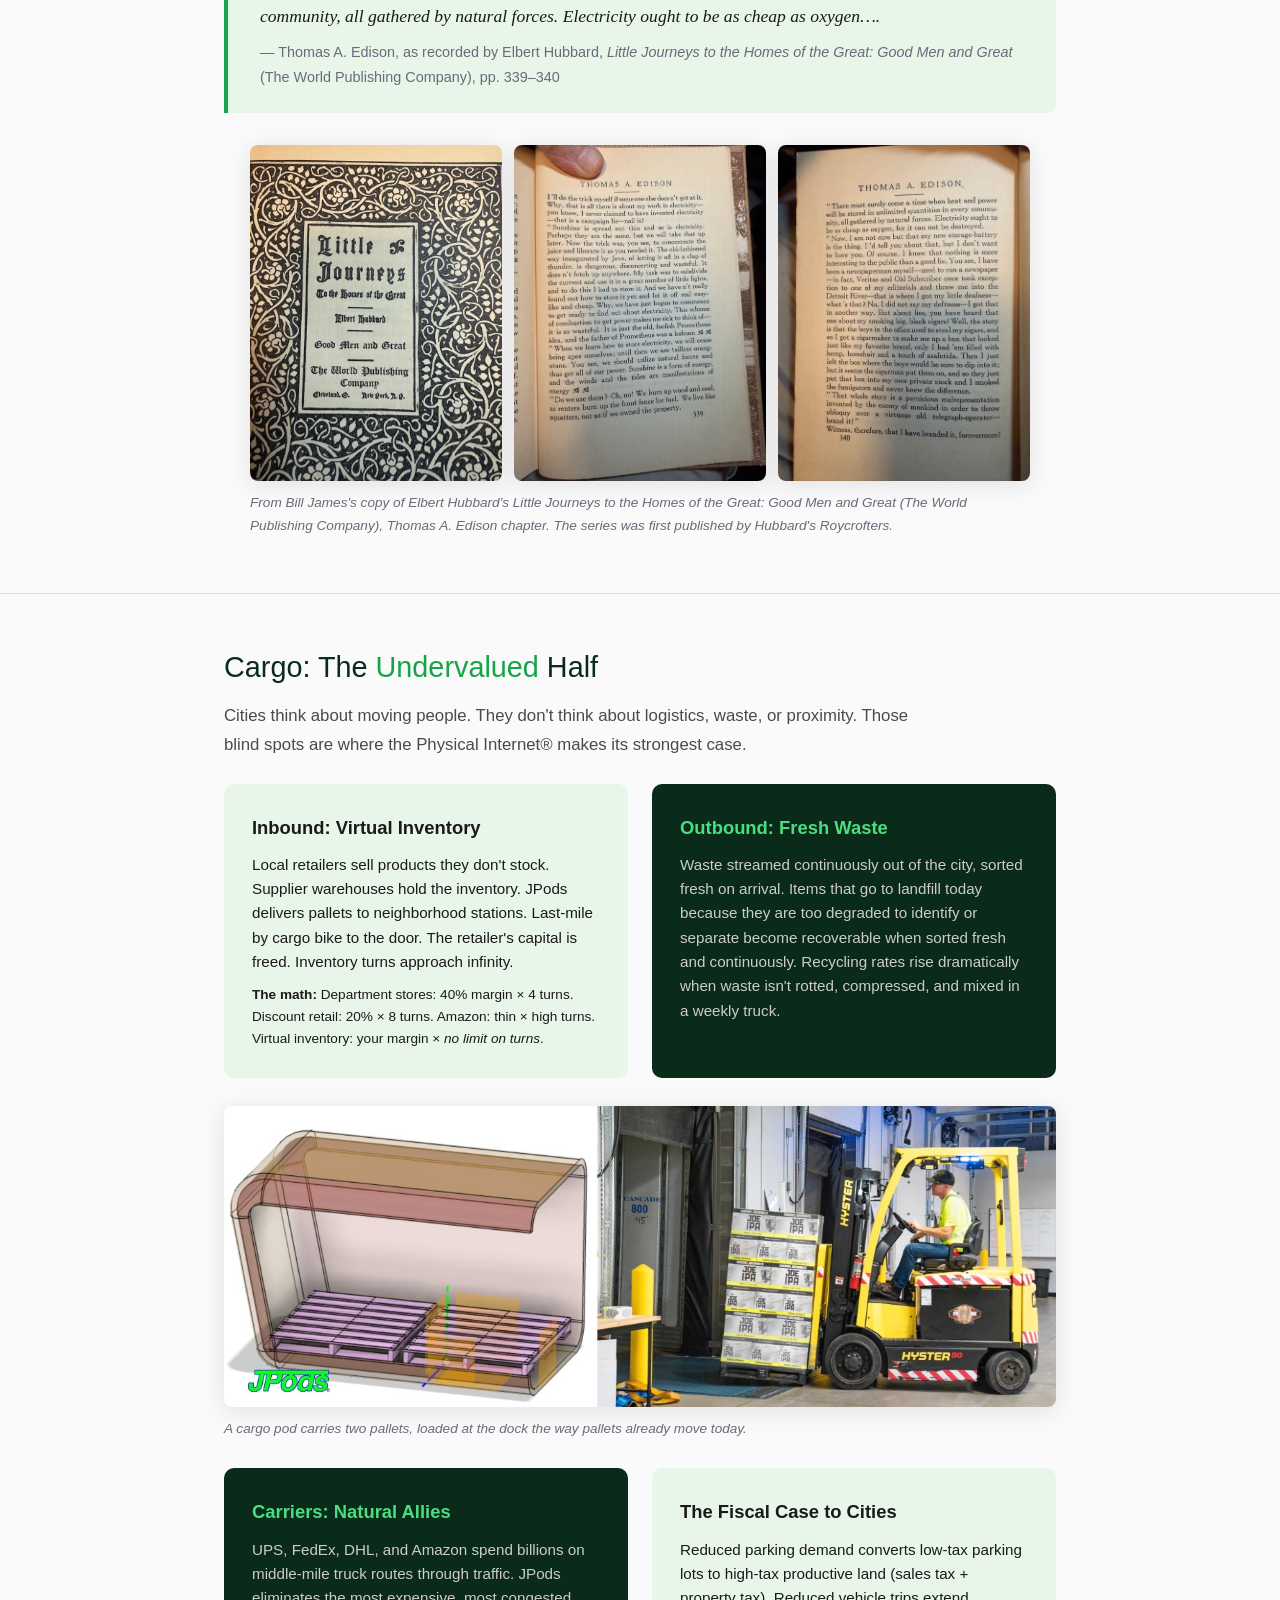
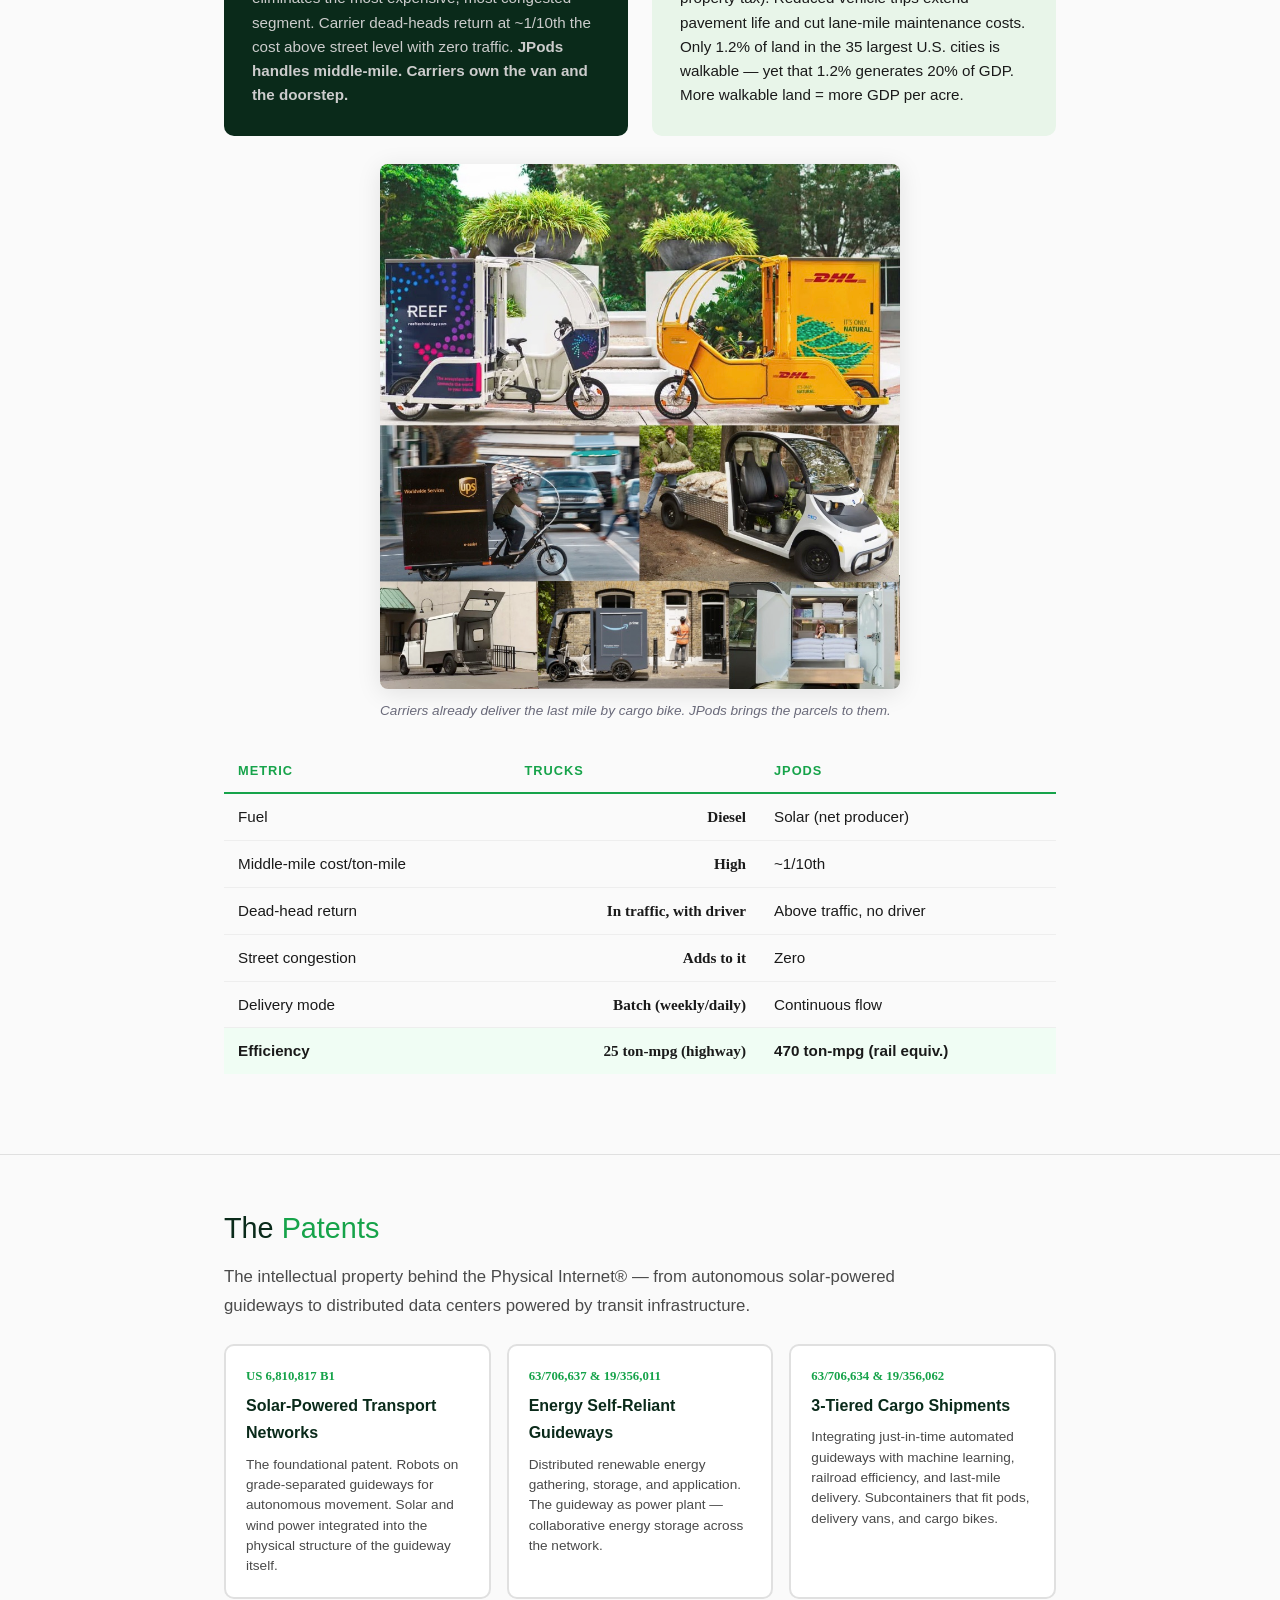
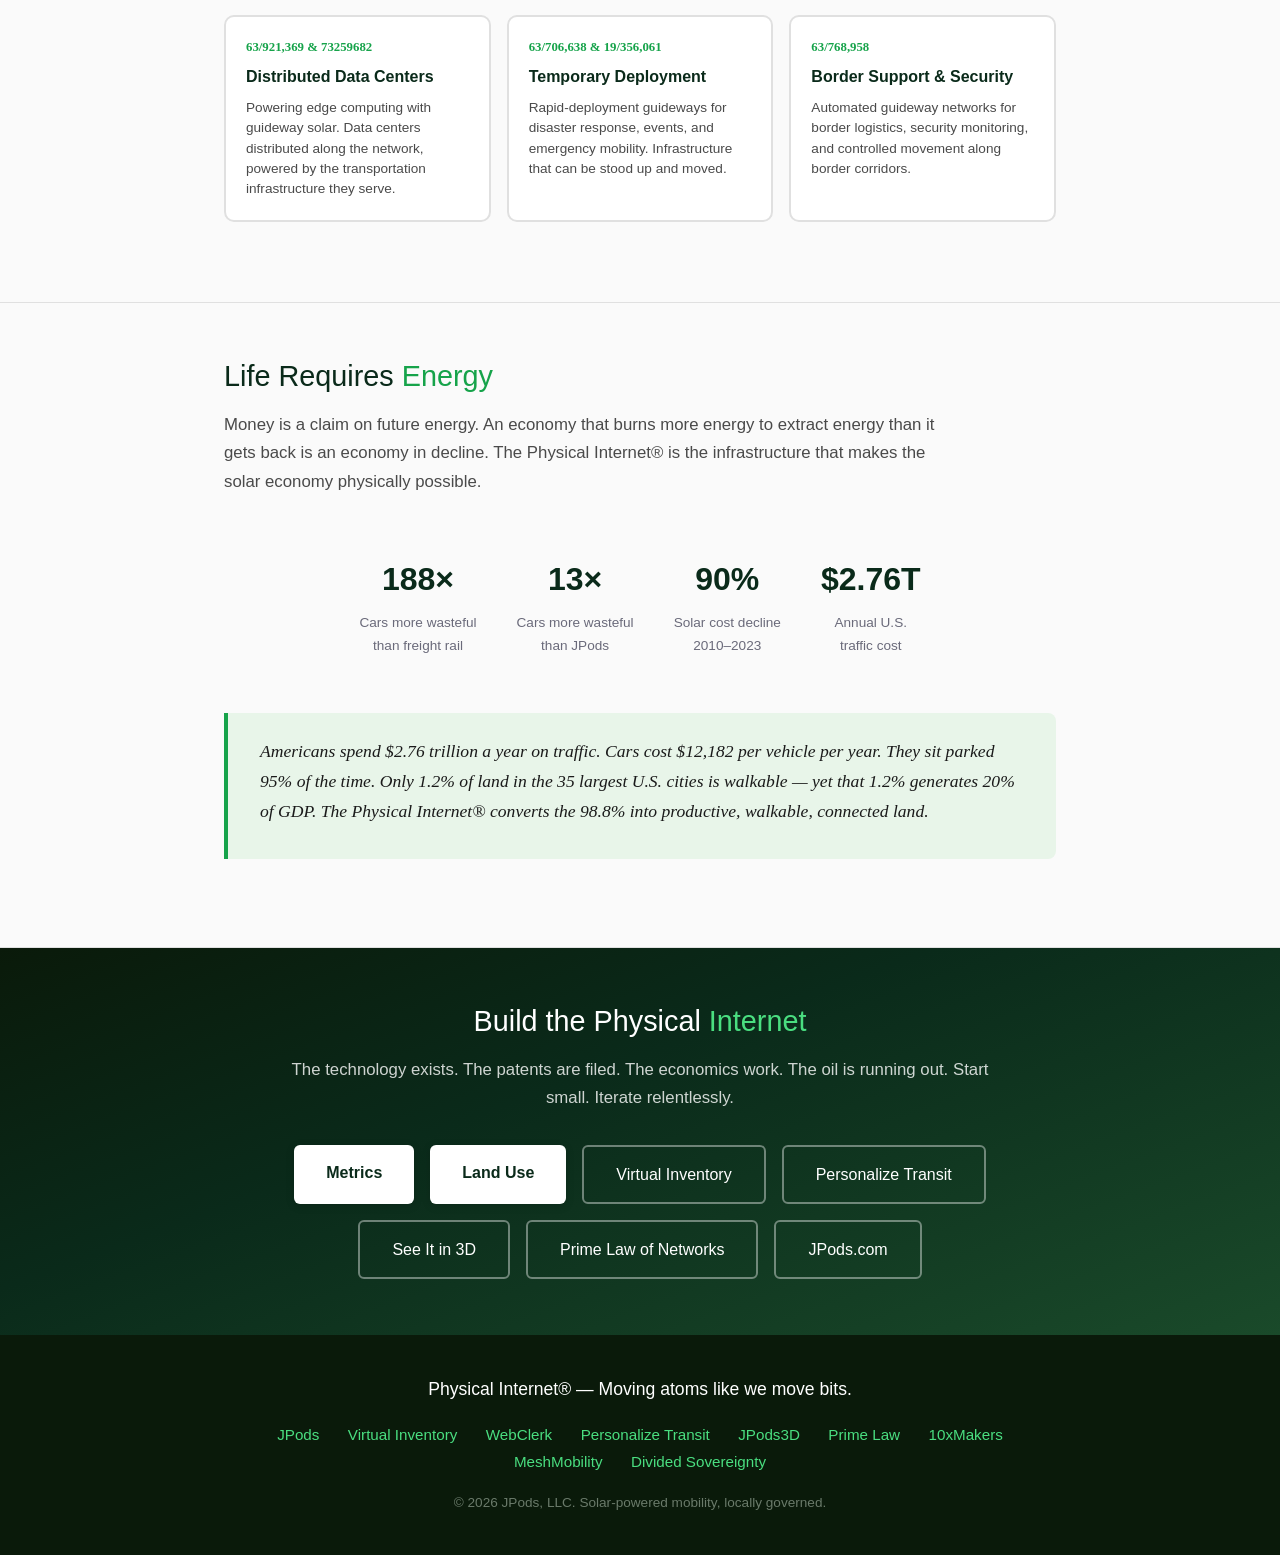
==== commit f7210dc4: "Numbers aligned: $12,182 per car (AAA); 60% of trips could shift (text and graphic) Co-Authored-By: " ====
--- a/index.html
+++ b/index.html
@@ -247,7 +247,7 @@
 <section>
   <div class="container">
     <h2>Where the <span>Trips</span> Are</h2>
-    <p class="big-line">Most trips are short. <em>80% of trips could shift from cars.</em></p>
+    <p class="big-line">Most trips are short. <em>60% of trips could shift from cars.</em></p>
     <p class="lead">More than half of all trips are under 3 miles, and 28% are under 1 mile. Those trips belong to walking, biking, and the middle mile. In North America 92% of trips go by car; in Western Europe it is 43%, with 34% by walking and biking. Moving a person costs $0.38 a passenger-mile by car and $0.03 by JPods.</p>
   </div>
   <div class="wide">
@@ -542,7 +542,7 @@
     </div>
 
     <div class="quote-block">
-      <p>Americans spend $2.76 trillion a year on traffic. Cars cost $9,282 per vehicle per year. They sit parked 95% of the time. Only 1.2% of land in the 35 largest U.S. cities is walkable &mdash; yet that 1.2% generates 20% of GDP. The Physical Internet&reg; converts the 98.8% into productive, walkable, connected land.</p>
+      <p>Americans spend $2.76 trillion a year on traffic. Cars cost $12,182 per vehicle per year. They sit parked 95% of the time. Only 1.2% of land in the 35 largest U.S. cities is walkable &mdash; yet that 1.2% generates 20% of GDP. The Physical Internet&reg; converts the 98.8% into productive, walkable, connected land.</p>
     </div>
   </div>
 </section>
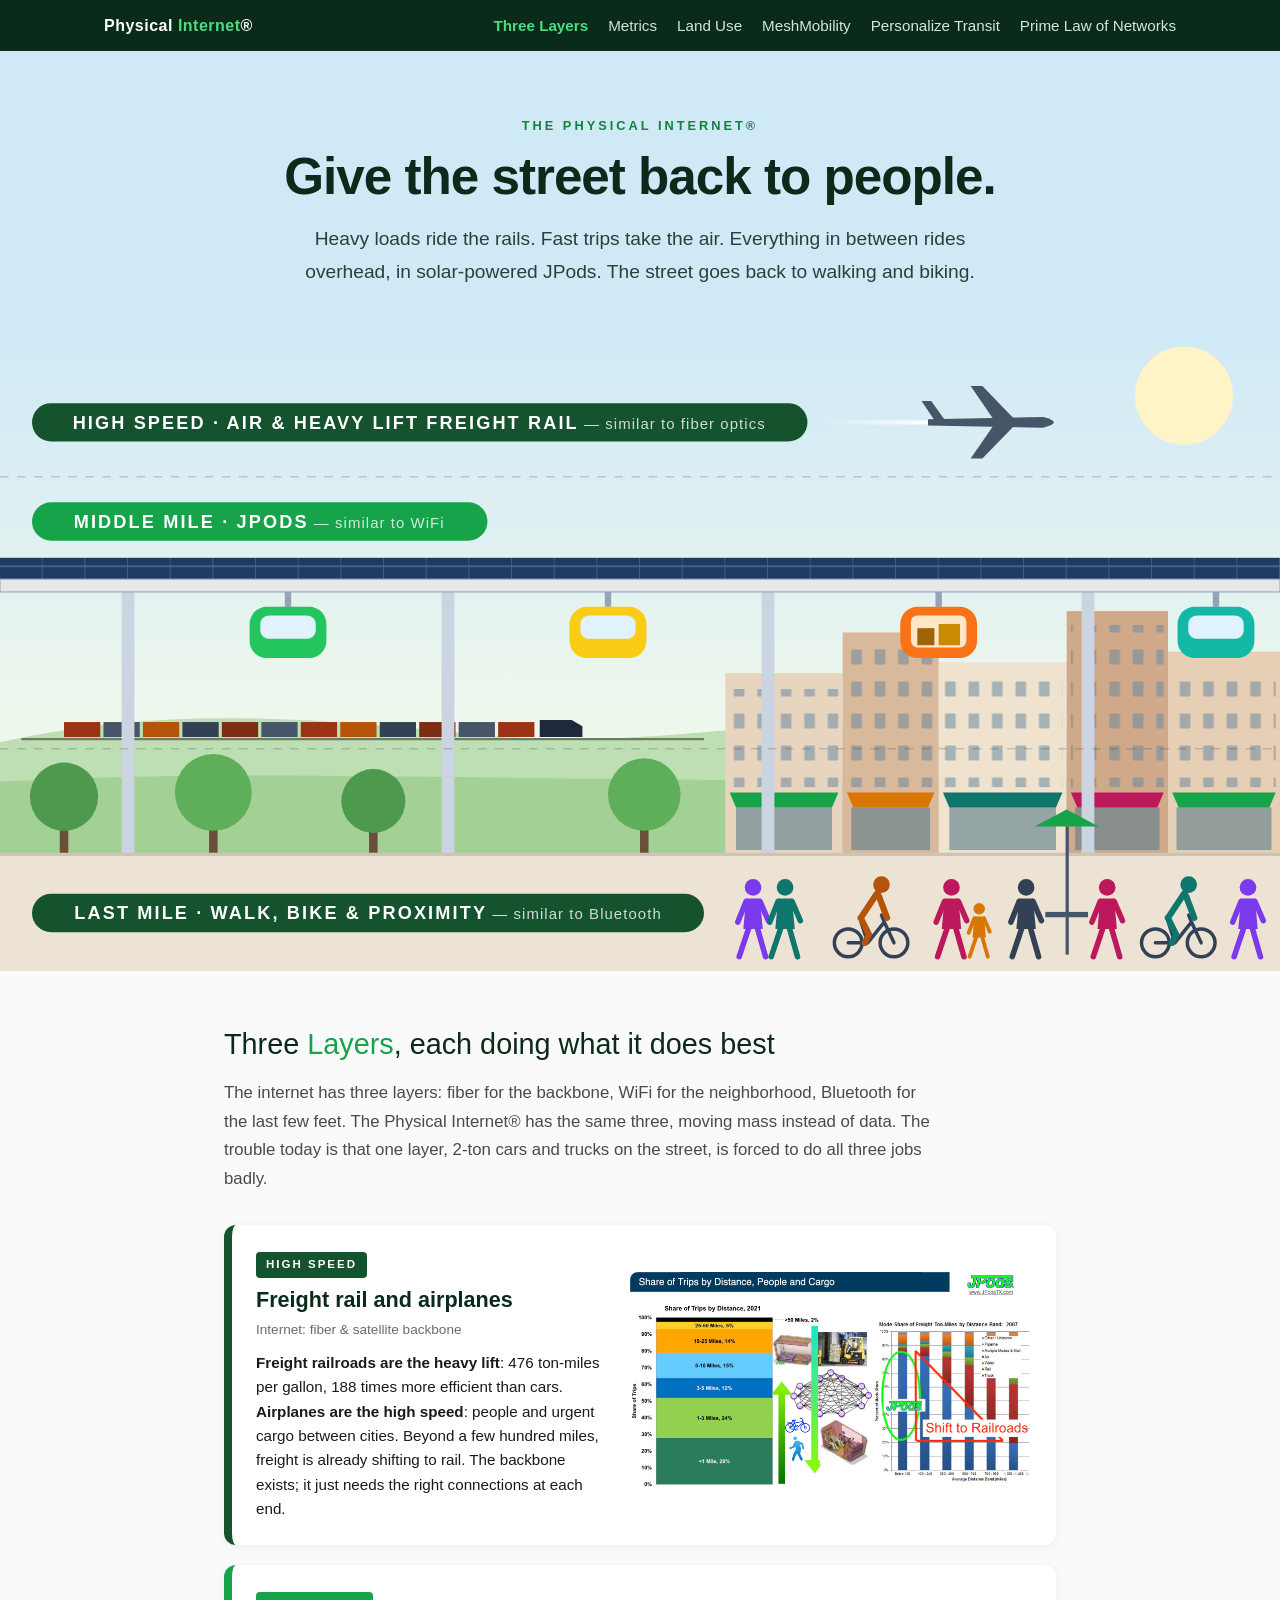
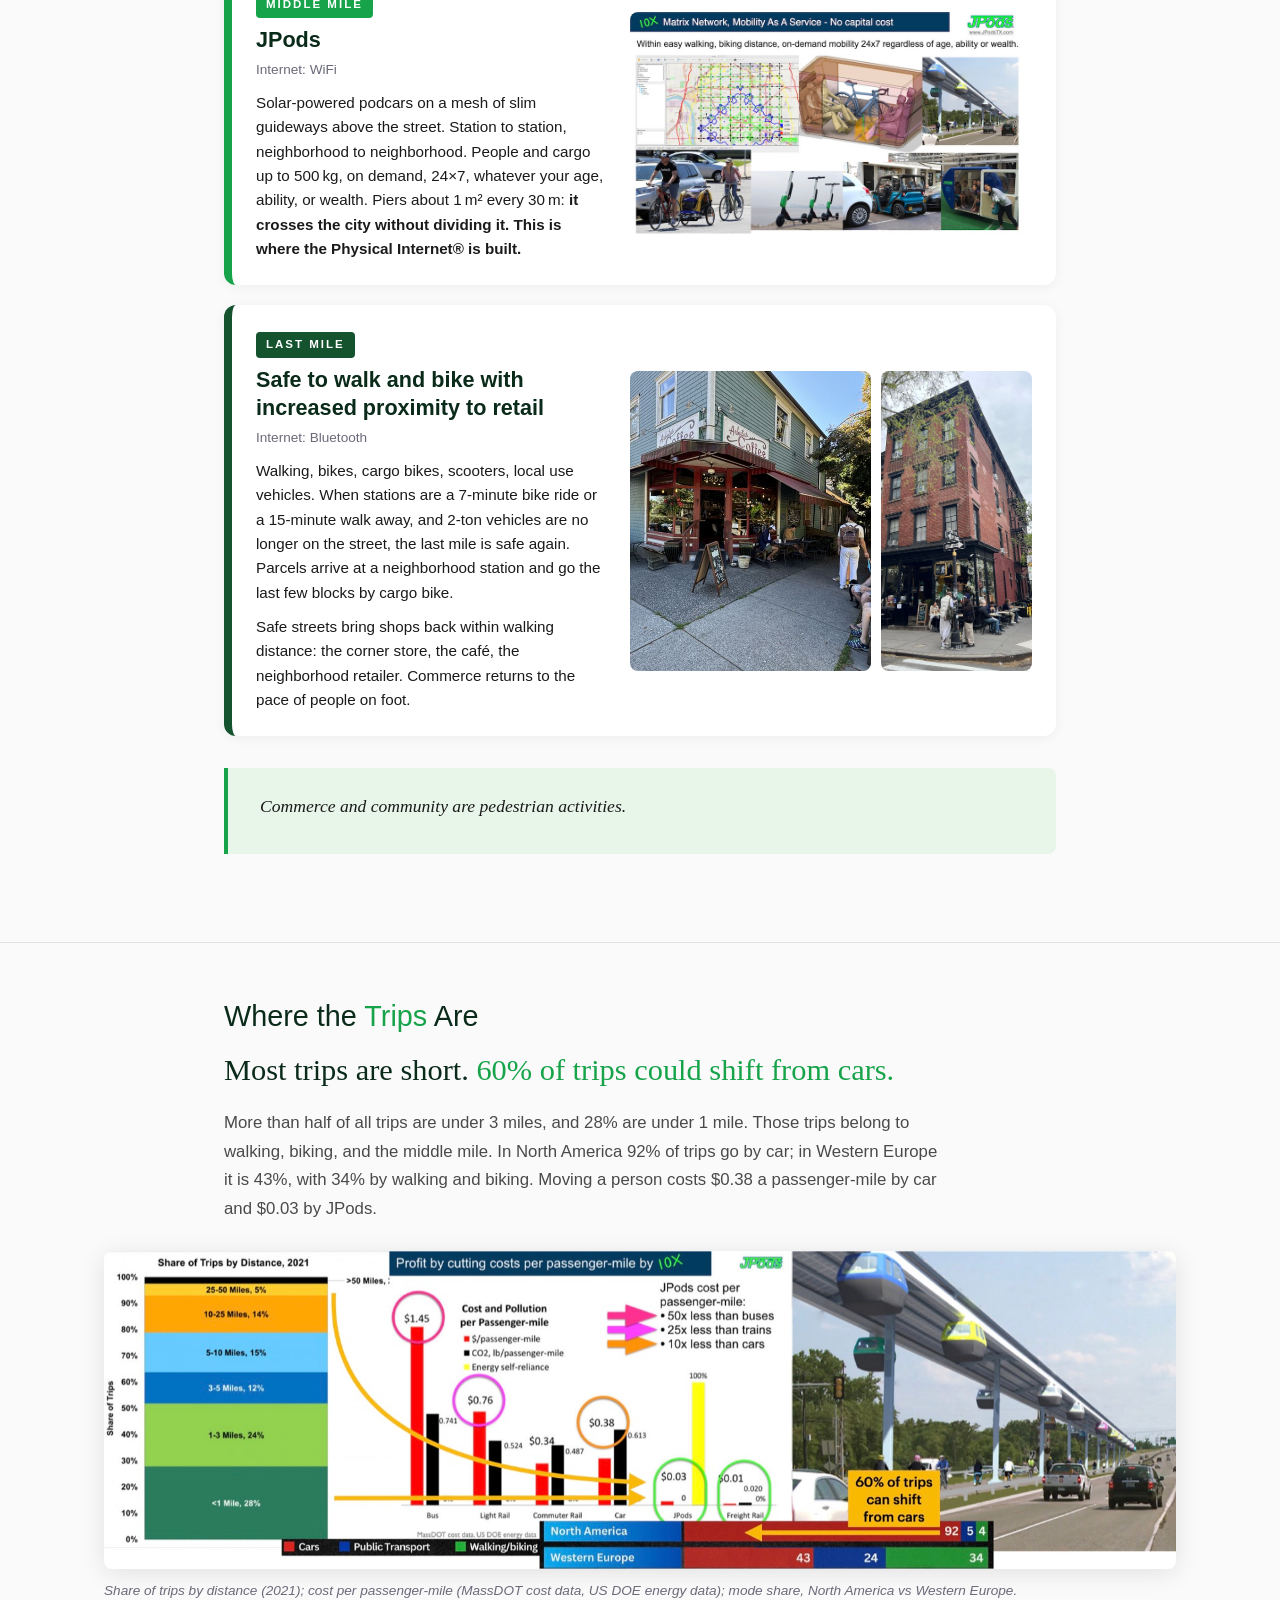
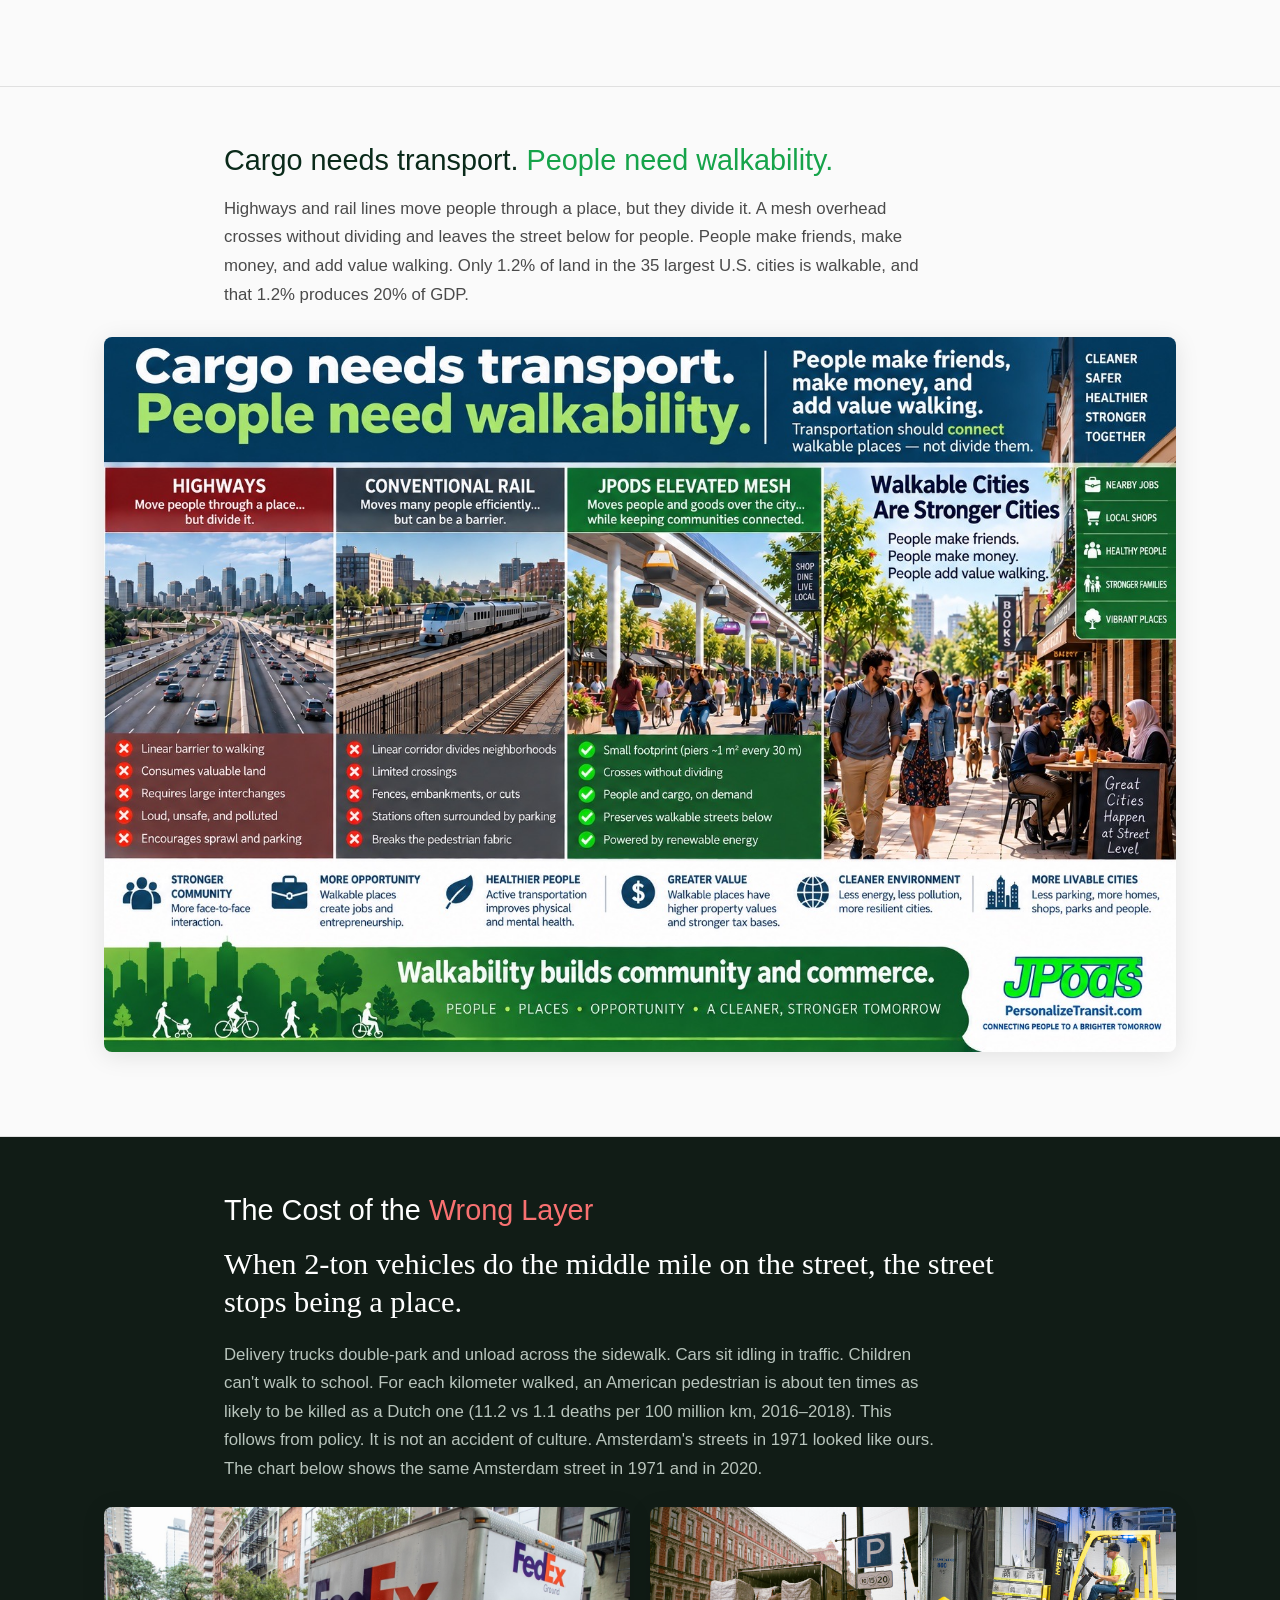
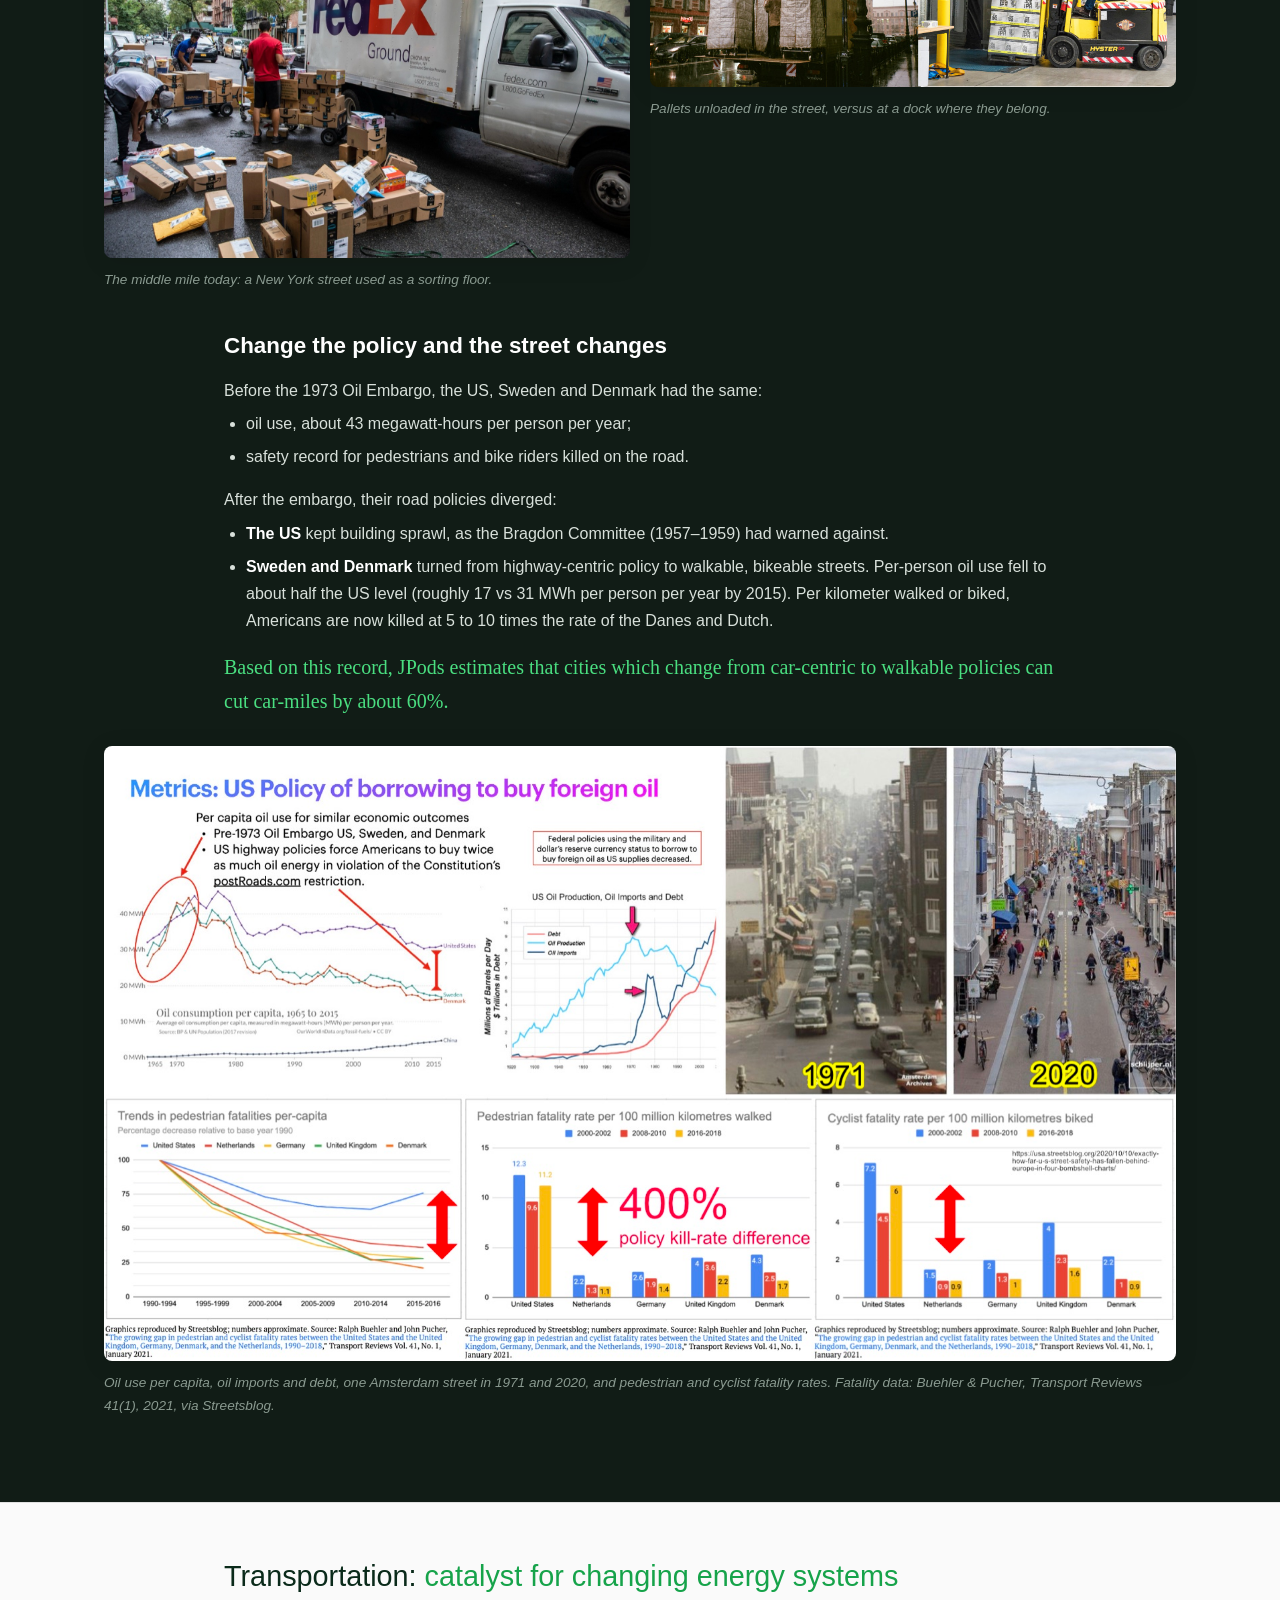
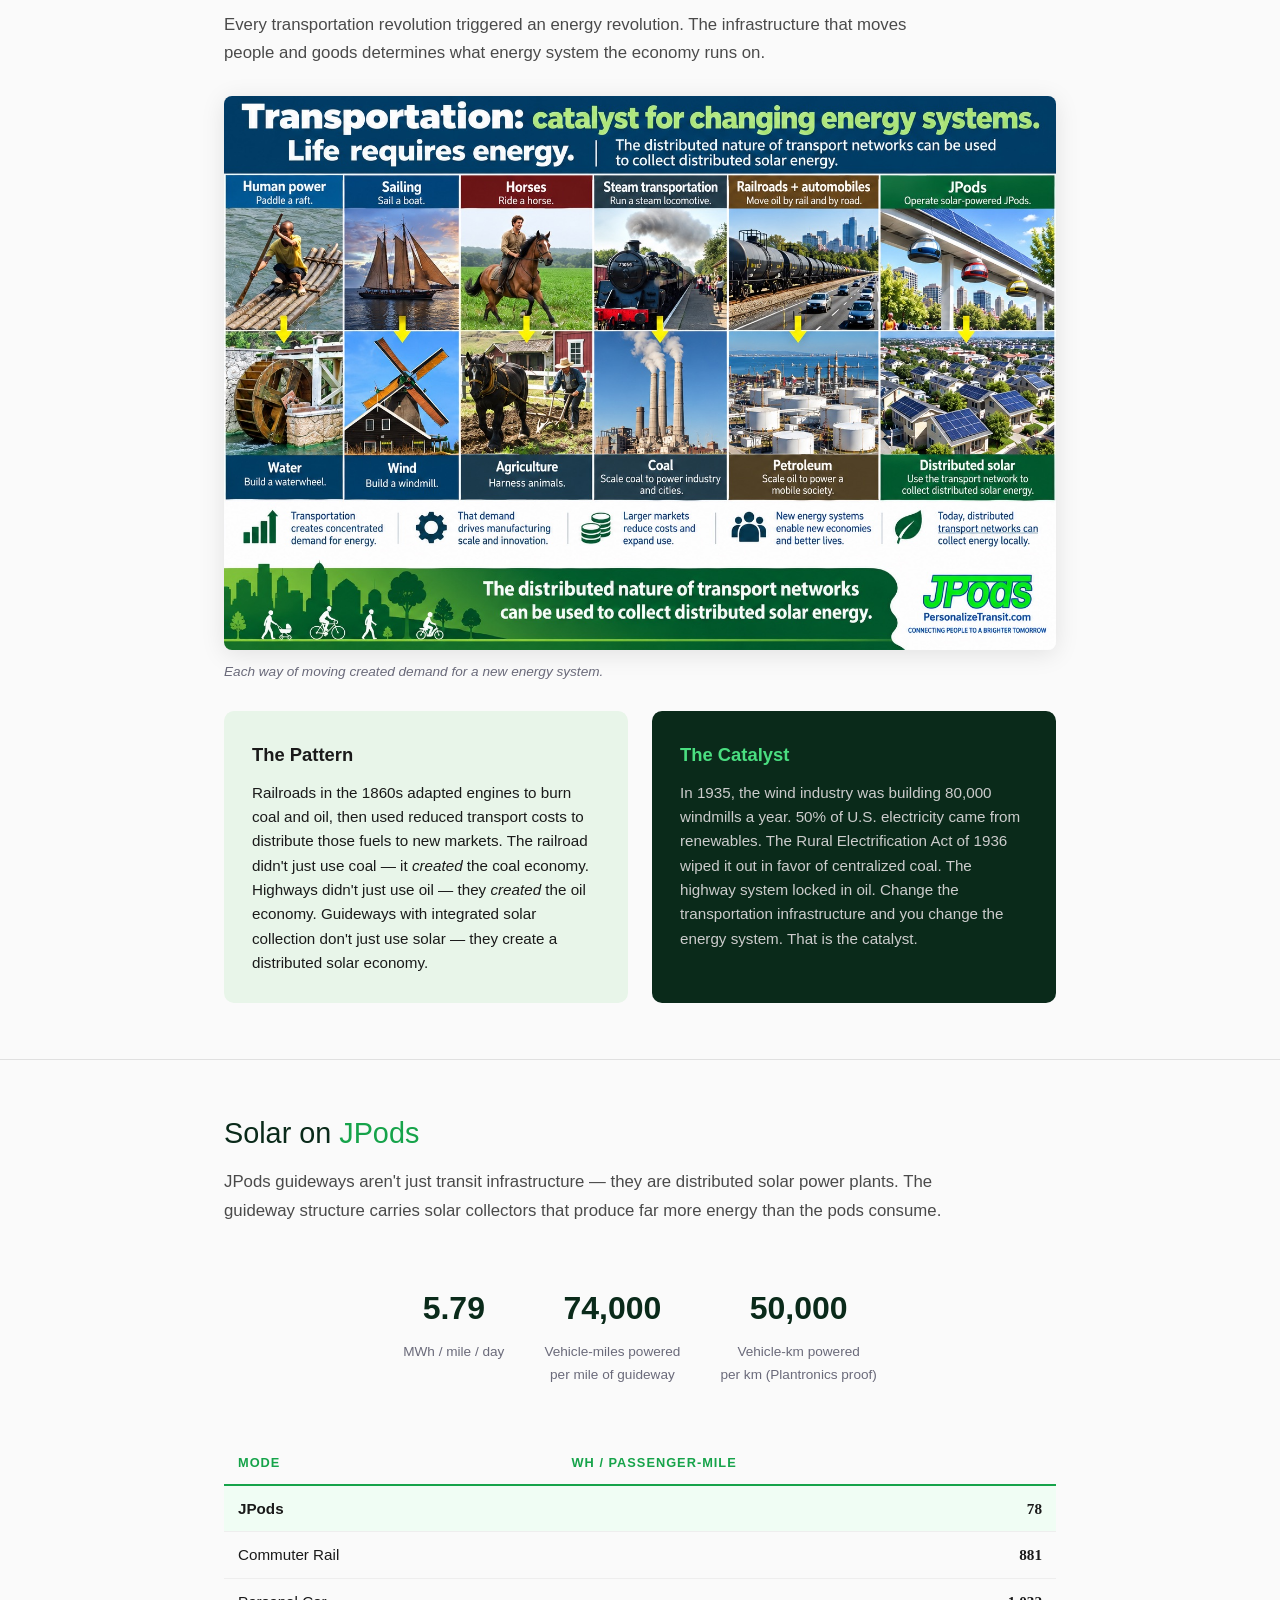
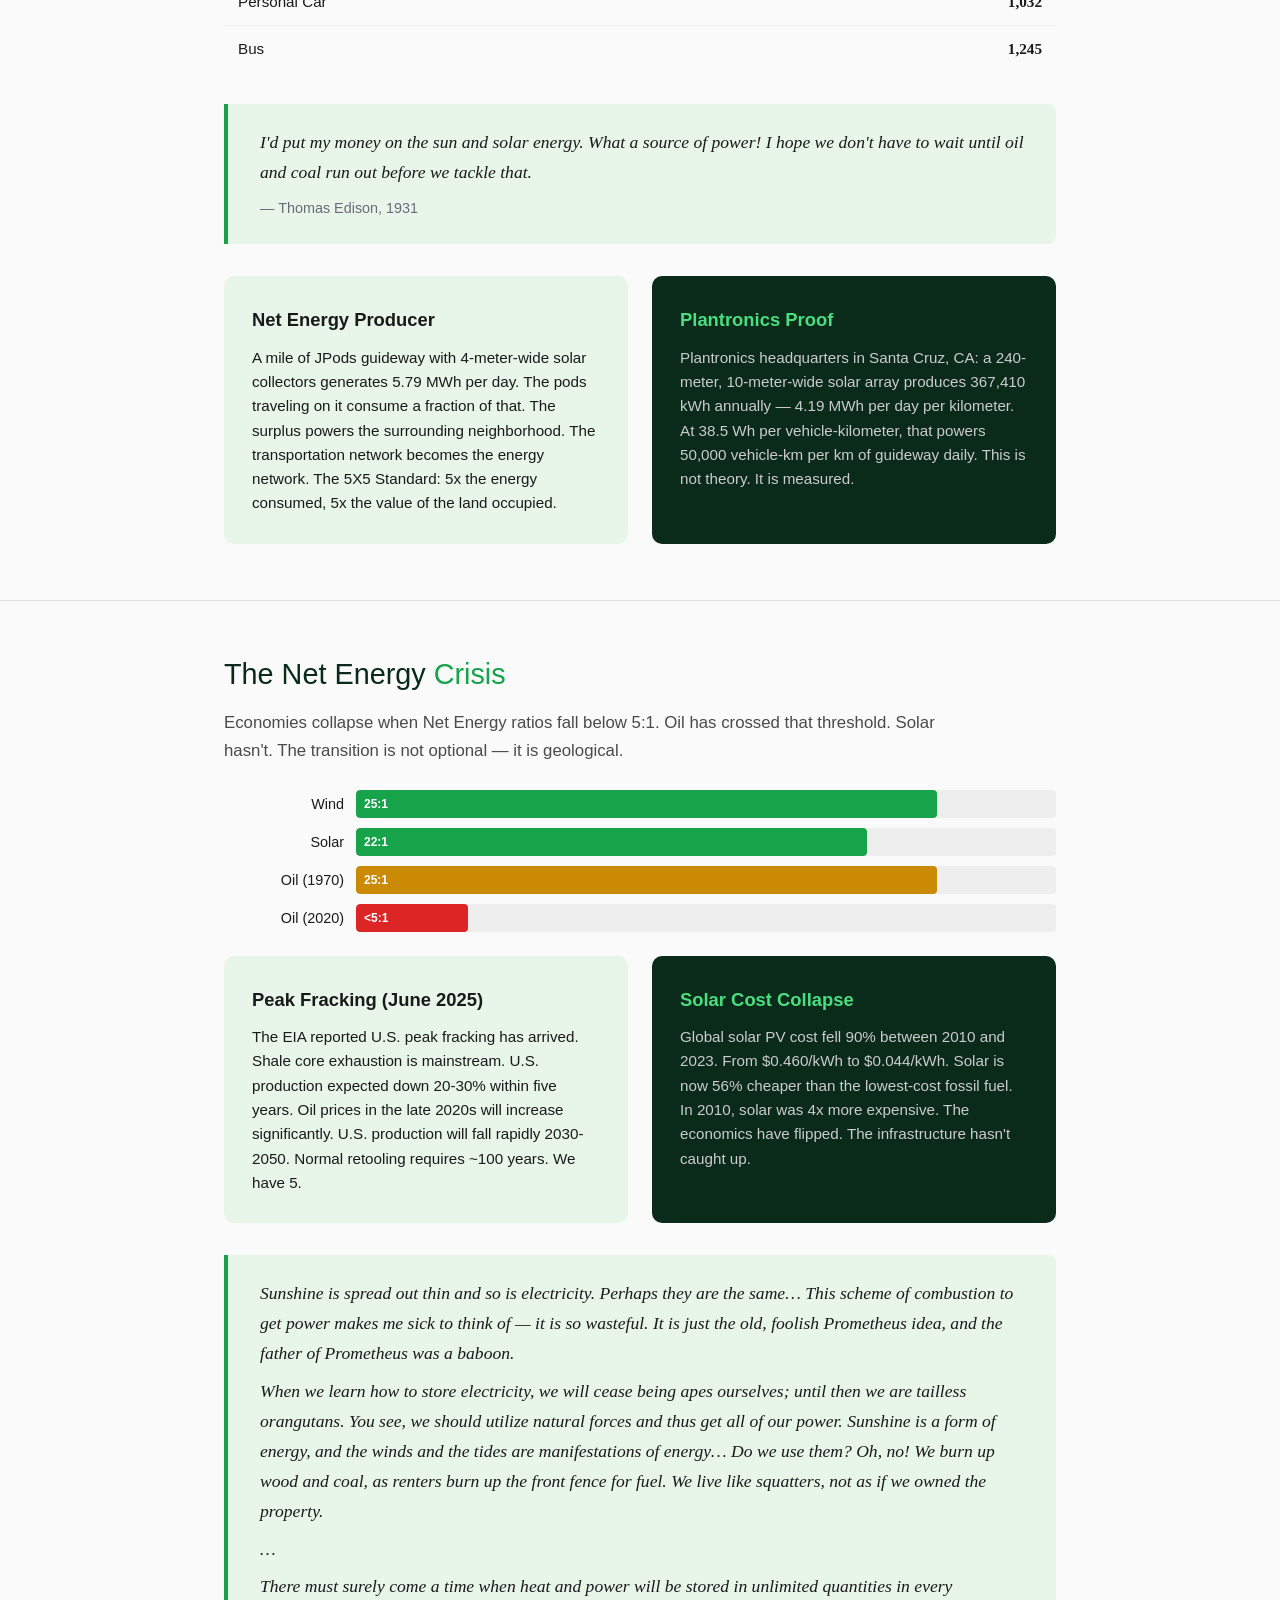
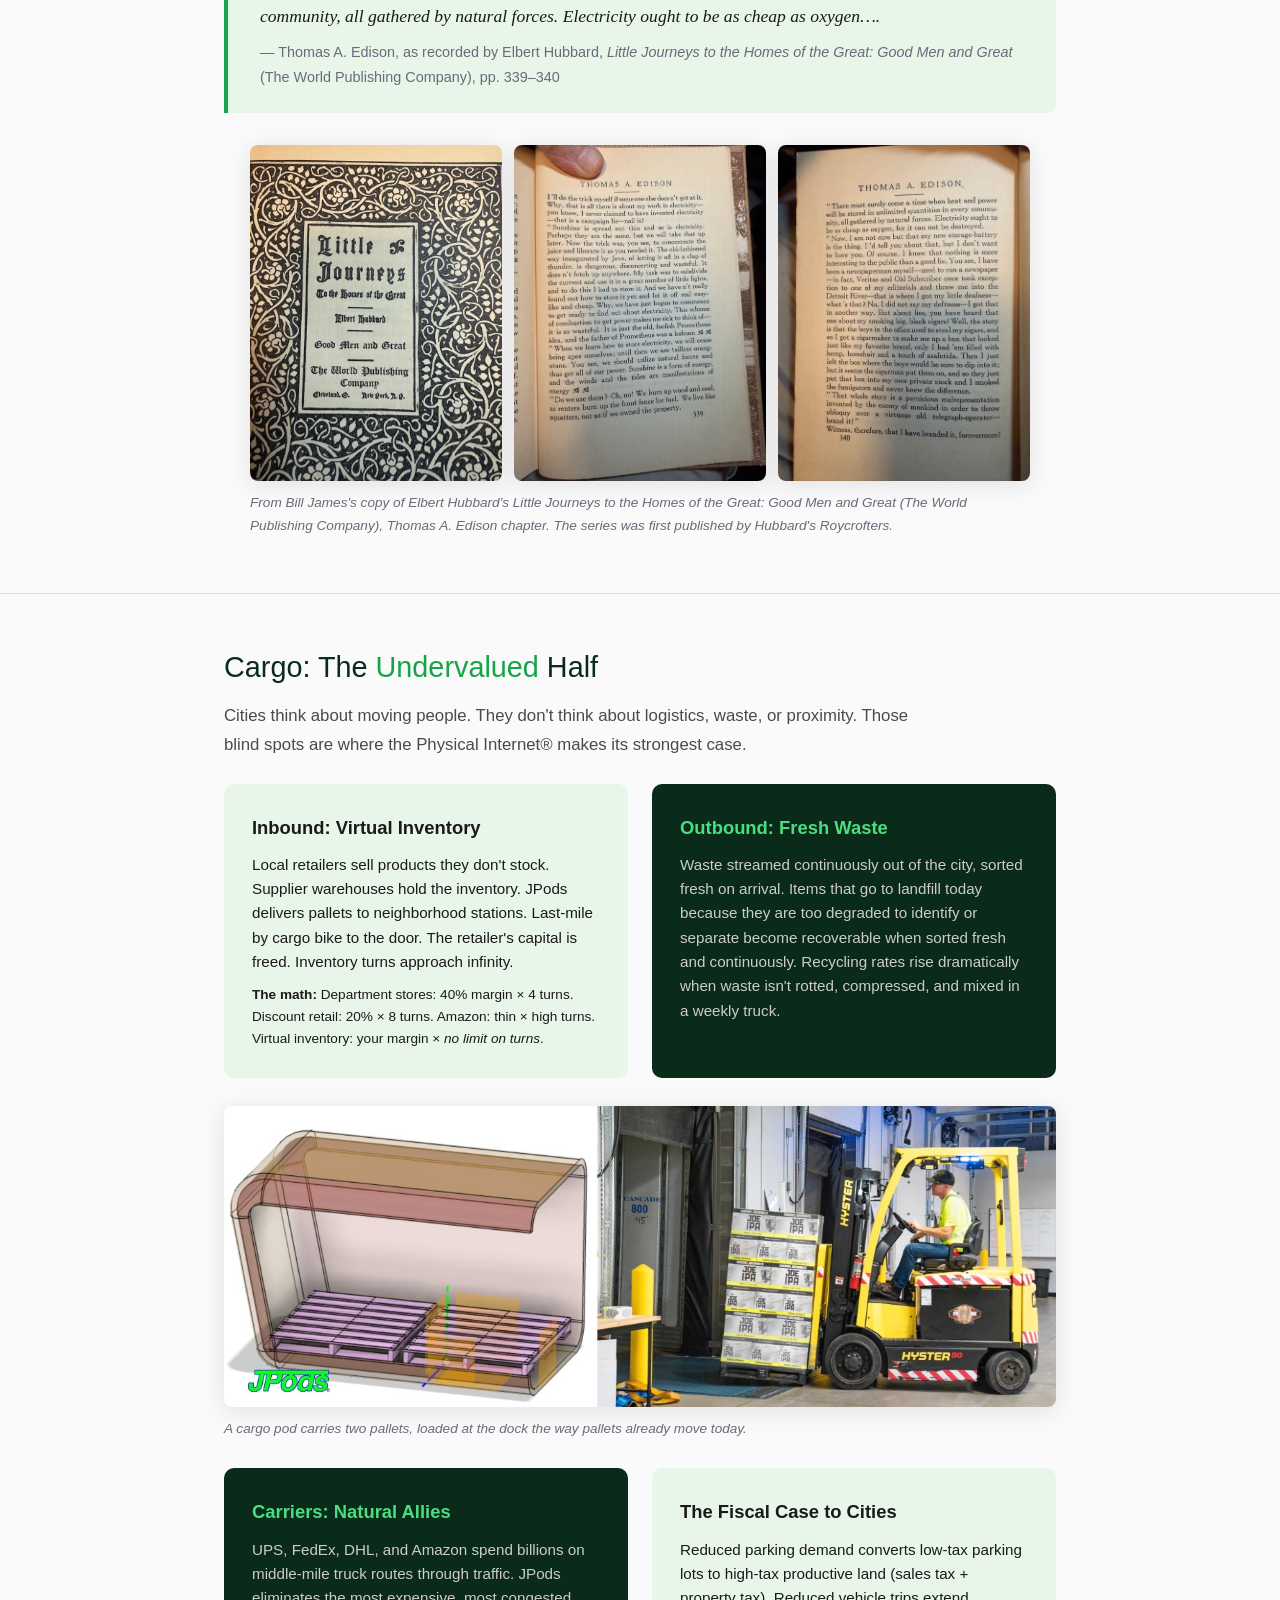
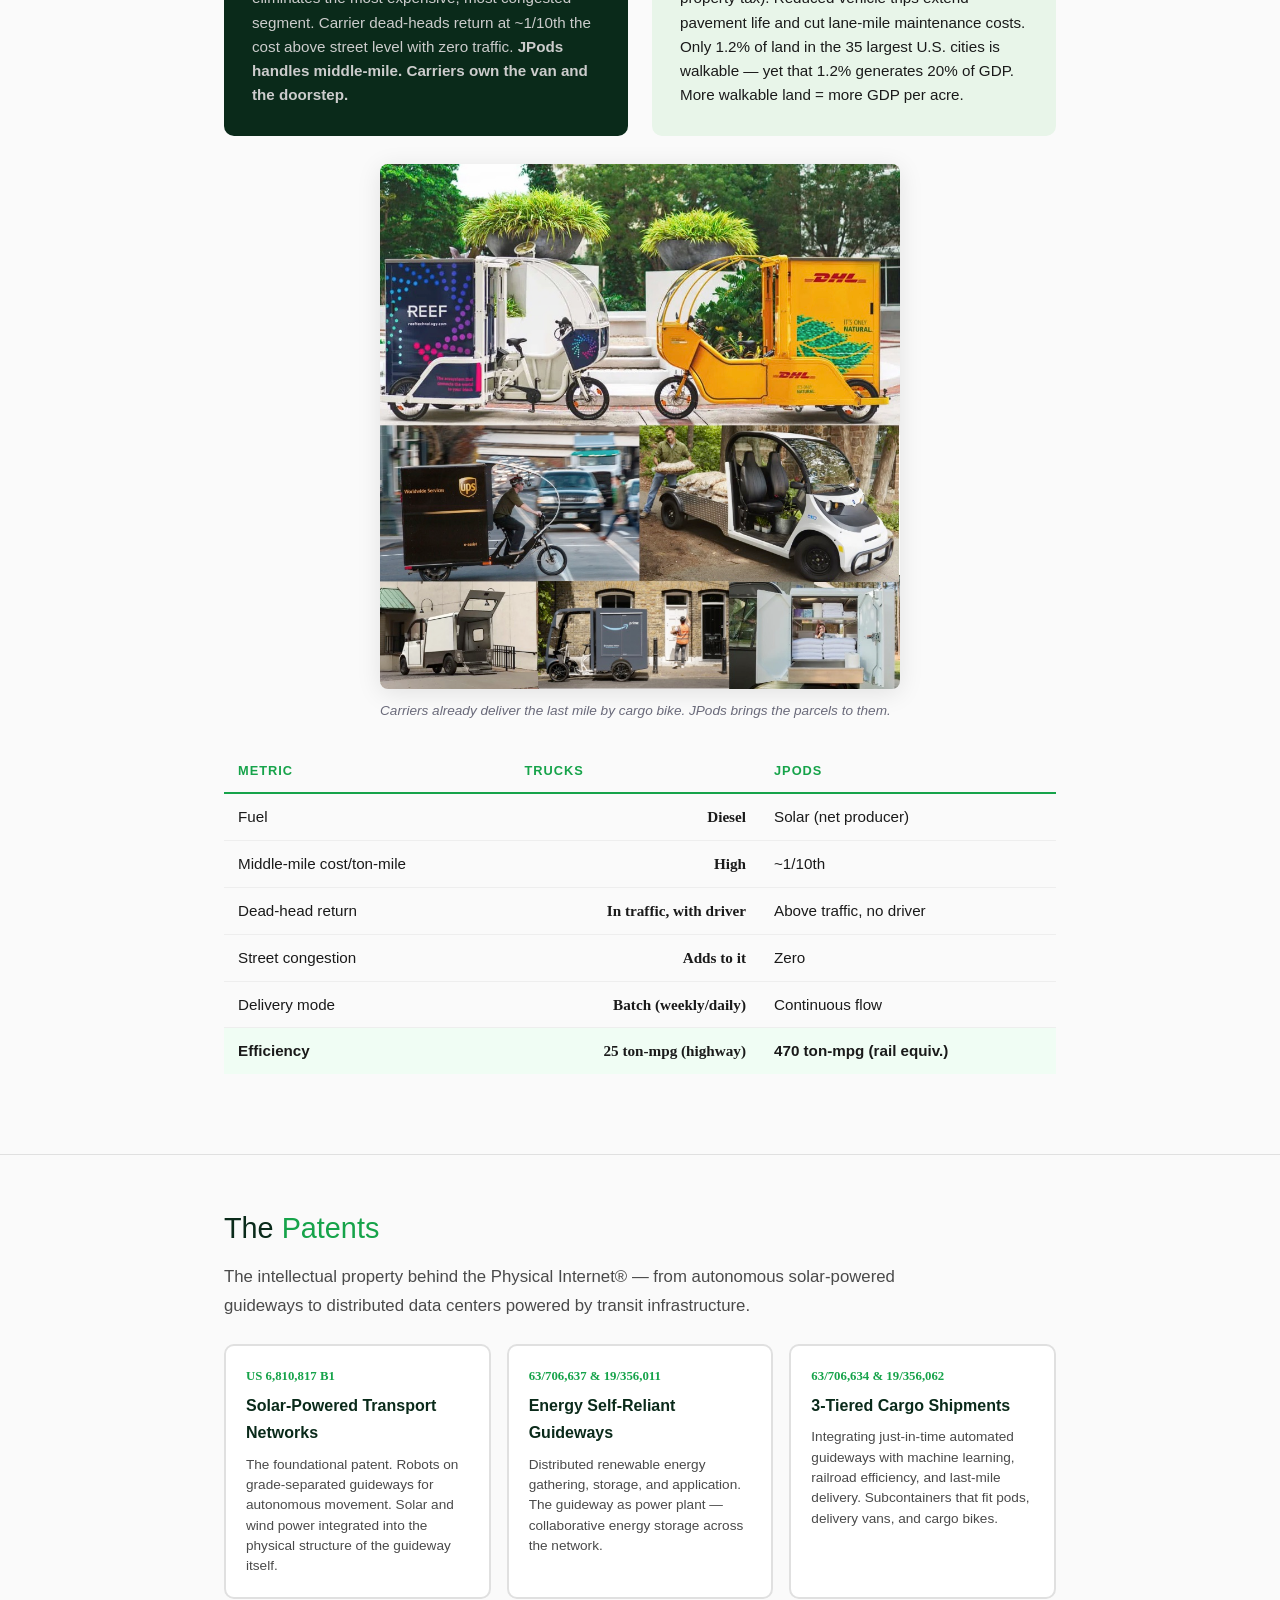
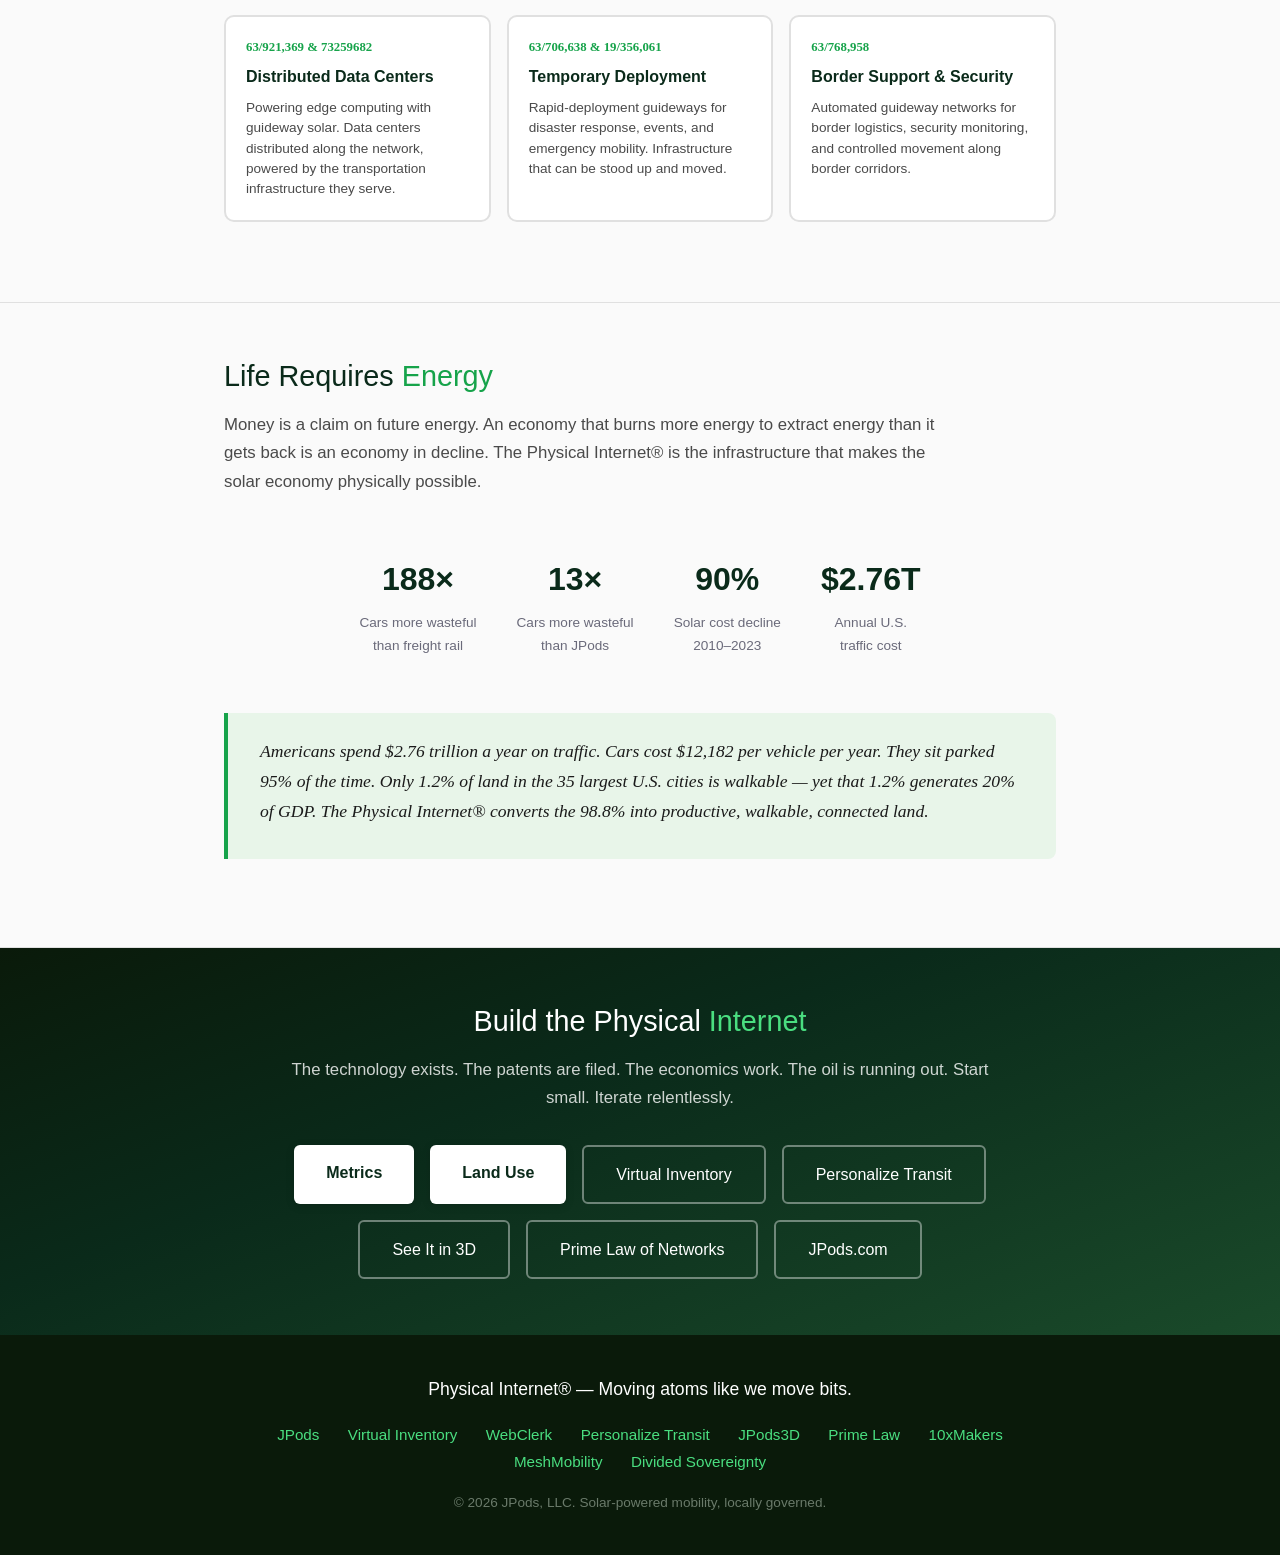
==== commit 719e426a: "New MeshMobility and Personalize Transit pages with the Tulsa worked example (isochrones, tool views" ====
--- a/index.html
+++ b/index.html
@@ -16,6 +16,8 @@
       <a href="index.html" aria-current="page">Three Layers</a>
       <a href="metrics.html">Metrics</a>
       <a href="landuse.html">Land Use</a>
+      <a href="meshmobility.html">MeshMobility</a>
+      <a href="personalizetransit.html">Personalize Transit</a>
       <a href="https://primelawofnetworks.com">Prime Law of Networks</a>
     </div>
   </div>
--- a/site.css
+++ b/site.css
@@ -381,3 +381,45 @@
 .policy-split li { margin-bottom: 6px; }
 .policy-split strong { color: #fff; }
 .policy-conclusion { font-family: Georgia, serif; font-size: 1.25em; color: #4ade80; margin-top: 8px; }
+
+/* ── Screenshot viewer: featured image + thumbnails; click the featured image for full screen ── */
+.stage { margin: 0 0 12px; border: 1px solid #d5ddd7; border-radius: 10px; overflow: hidden; cursor: zoom-in;
+         background: #fff; box-shadow: 0 4px 24px rgba(0,0,0,0.08); }
+.stage img { display: block; width: 100%; height: auto; }
+.stage figcaption { padding: 12px 16px 14px; font-size: 0.95em; color: #3a4a40; line-height: 1.55; }
+.stage figcaption b { color: #0a2a1a; margin-right: 6px; }
+.shots { display: grid; grid-template-columns: repeat(3, minmax(0, 1fr)); gap: 12px; margin-bottom: 8px; }
+.shot { margin: 0; background: #fff; border: 1px solid #d5ddd7; border-radius: 8px; overflow: hidden;
+        cursor: pointer; transition: border-color 0.15s; }
+.shot:hover { border-color: #16a34a; }
+.shot.on { border-color: #16a34a; box-shadow: 0 0 0 1px #16a34a; }
+.shot img { display: block; width: 100%; aspect-ratio: 2 / 1; object-fit: cover; object-position: left center; }
+.shot figcaption { padding: 8px 10px 10px; font-size: 0.85em; }
+.shot figcaption b { color: #0a2a1a; }
+.shot.on figcaption b { color: #16a34a; }
+.shot figcaption span { display: none; }
+.iso-legend { display: inline-flex; gap: 14px; flex-wrap: wrap; margin-left: 4px; font-size: 0.95em; }
+.iso-legend i { display: inline-block; width: 10px; height: 10px; border-radius: 50%; margin-right: 5px; }
+.lightbox { position: fixed; inset: 0; background: rgba(6,16,10,0.95); display: none; flex-direction: column;
+            align-items: center; justify-content: center; z-index: 100; padding: 16px; }
+.lightbox.open { display: flex; }
+.lightbox img { max-width: 100%; max-height: calc(100vh - 110px); border-radius: 6px; }
+.lightbox .lb-cap { color: #e2ece5; margin-top: 14px; font-size: 0.95em; text-align: center; max-width: 900px; line-height: 1.5; }
+.lightbox button { position: absolute; background: rgba(255,255,255,0.1); color: #fff; border: 1px solid rgba(255,255,255,0.25);
+                   border-radius: 8px; font-size: 1.5em; width: 48px; height: 48px; cursor: pointer; }
+.lightbox .lb-close { top: 16px; right: 16px; }
+.lightbox .lb-prev { left: 16px; top: 50%; }
+.lightbox .lb-next { right: 16px; top: 50%; }
+.steps4 { display: grid; grid-template-columns: repeat(4, minmax(0, 1fr)); gap: 14px; margin: 24px 0; }
+.steps4 .card { padding: 18px; }
+.steps4 .card h3 { font-size: 1em; margin-bottom: 6px; }
+.steps4 .card p { font-size: 0.9em; line-height: 1.5; }
+.notice { background: #fff8e1; border: 1px solid #f59e0b; color: #78350f; border-radius: 8px;
+          padding: 12px 16px; font-size: 0.95em; line-height: 1.55; margin: 20px 0; }
+.notice b { color: #92400e; }
+.report-split { display: grid; grid-template-columns: minmax(0, 1.05fr) minmax(0, 1fr); gap: 32px; align-items: start; margin: 24px 0; }
+.report-split img { width: 100%; height: auto; display: block; border-radius: 8px; box-shadow: 0 4px 24px rgba(0,0,0,0.12); }
+.report-split ul { margin: 8px 0 16px 20px; }
+.report-split li { margin-bottom: 6px; }
+@media (max-width: 900px) { .steps4 { grid-template-columns: repeat(2, minmax(0, 1fr)); } .report-split { grid-template-columns: 1fr; } }
+@media (max-width: 700px) { .shots { gap: 8px; } .shot figcaption { font-size: 0.75em; padding: 6px 8px 8px; } }
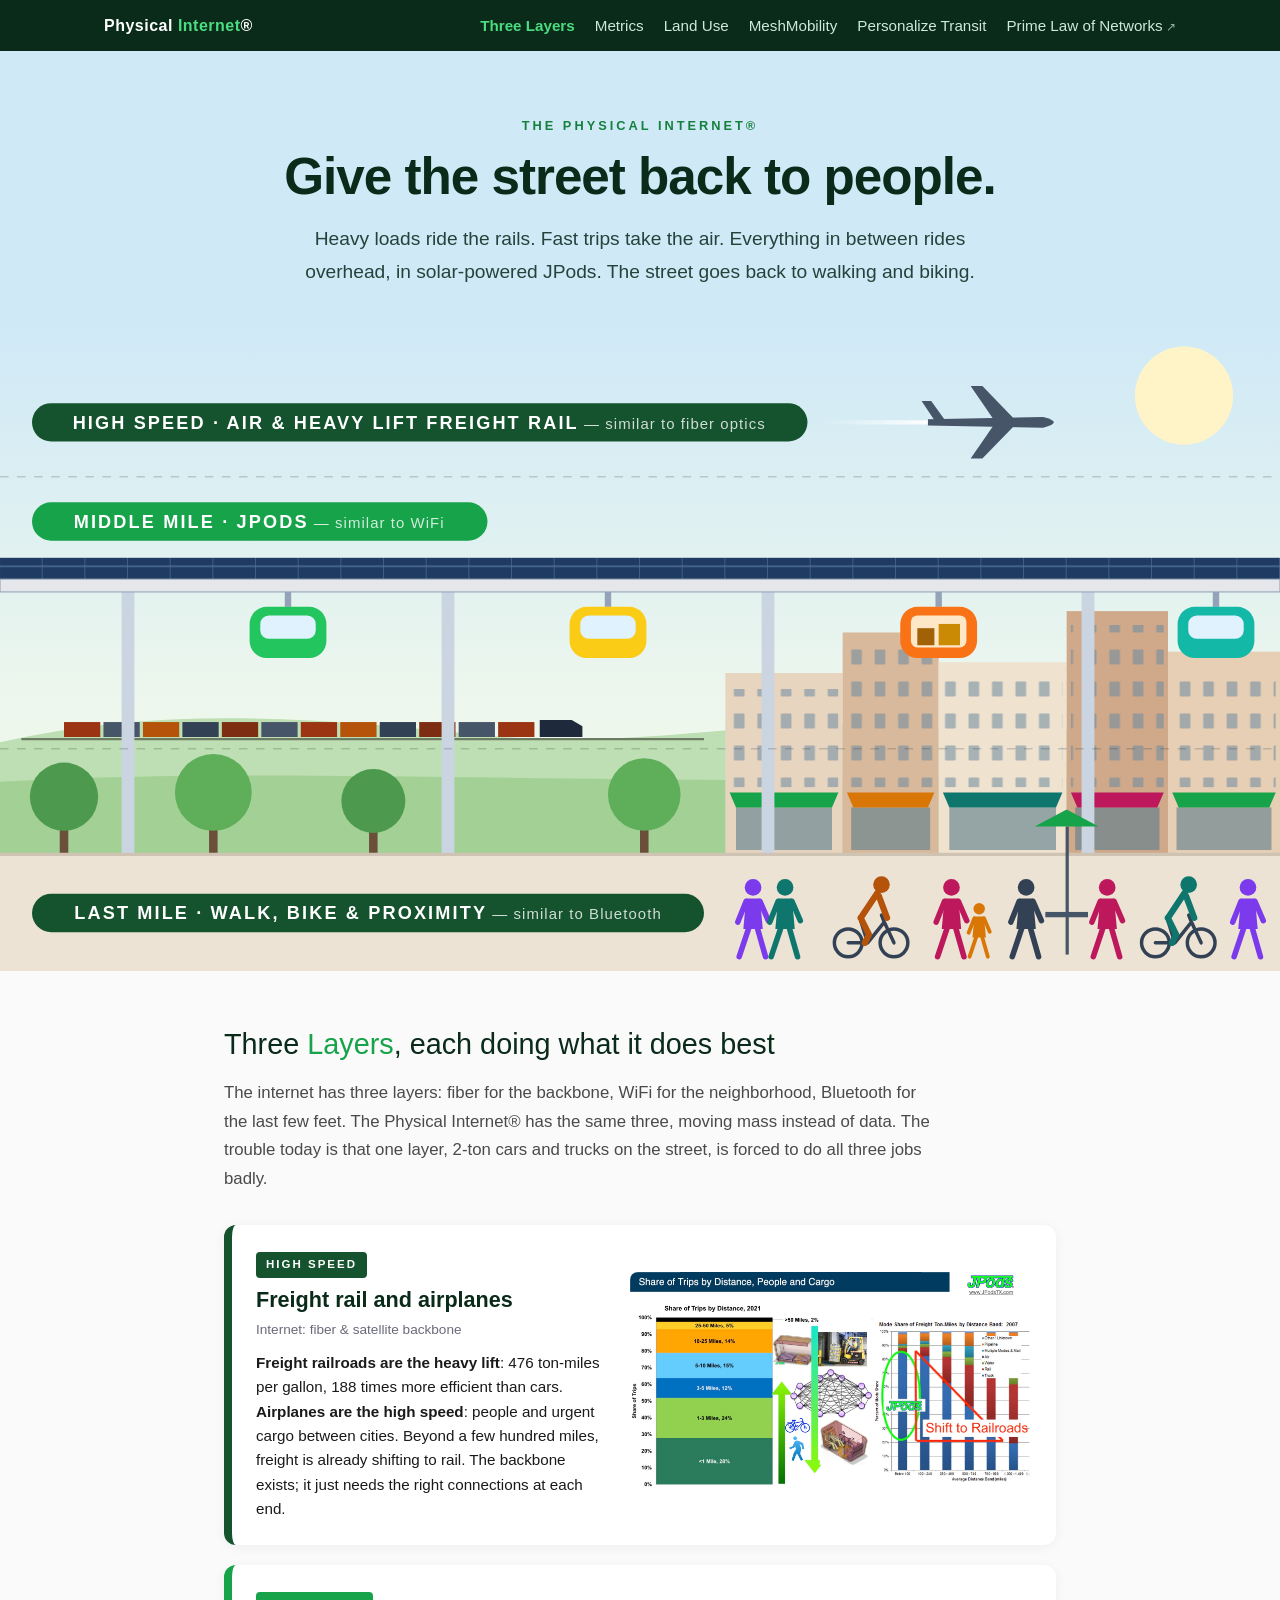
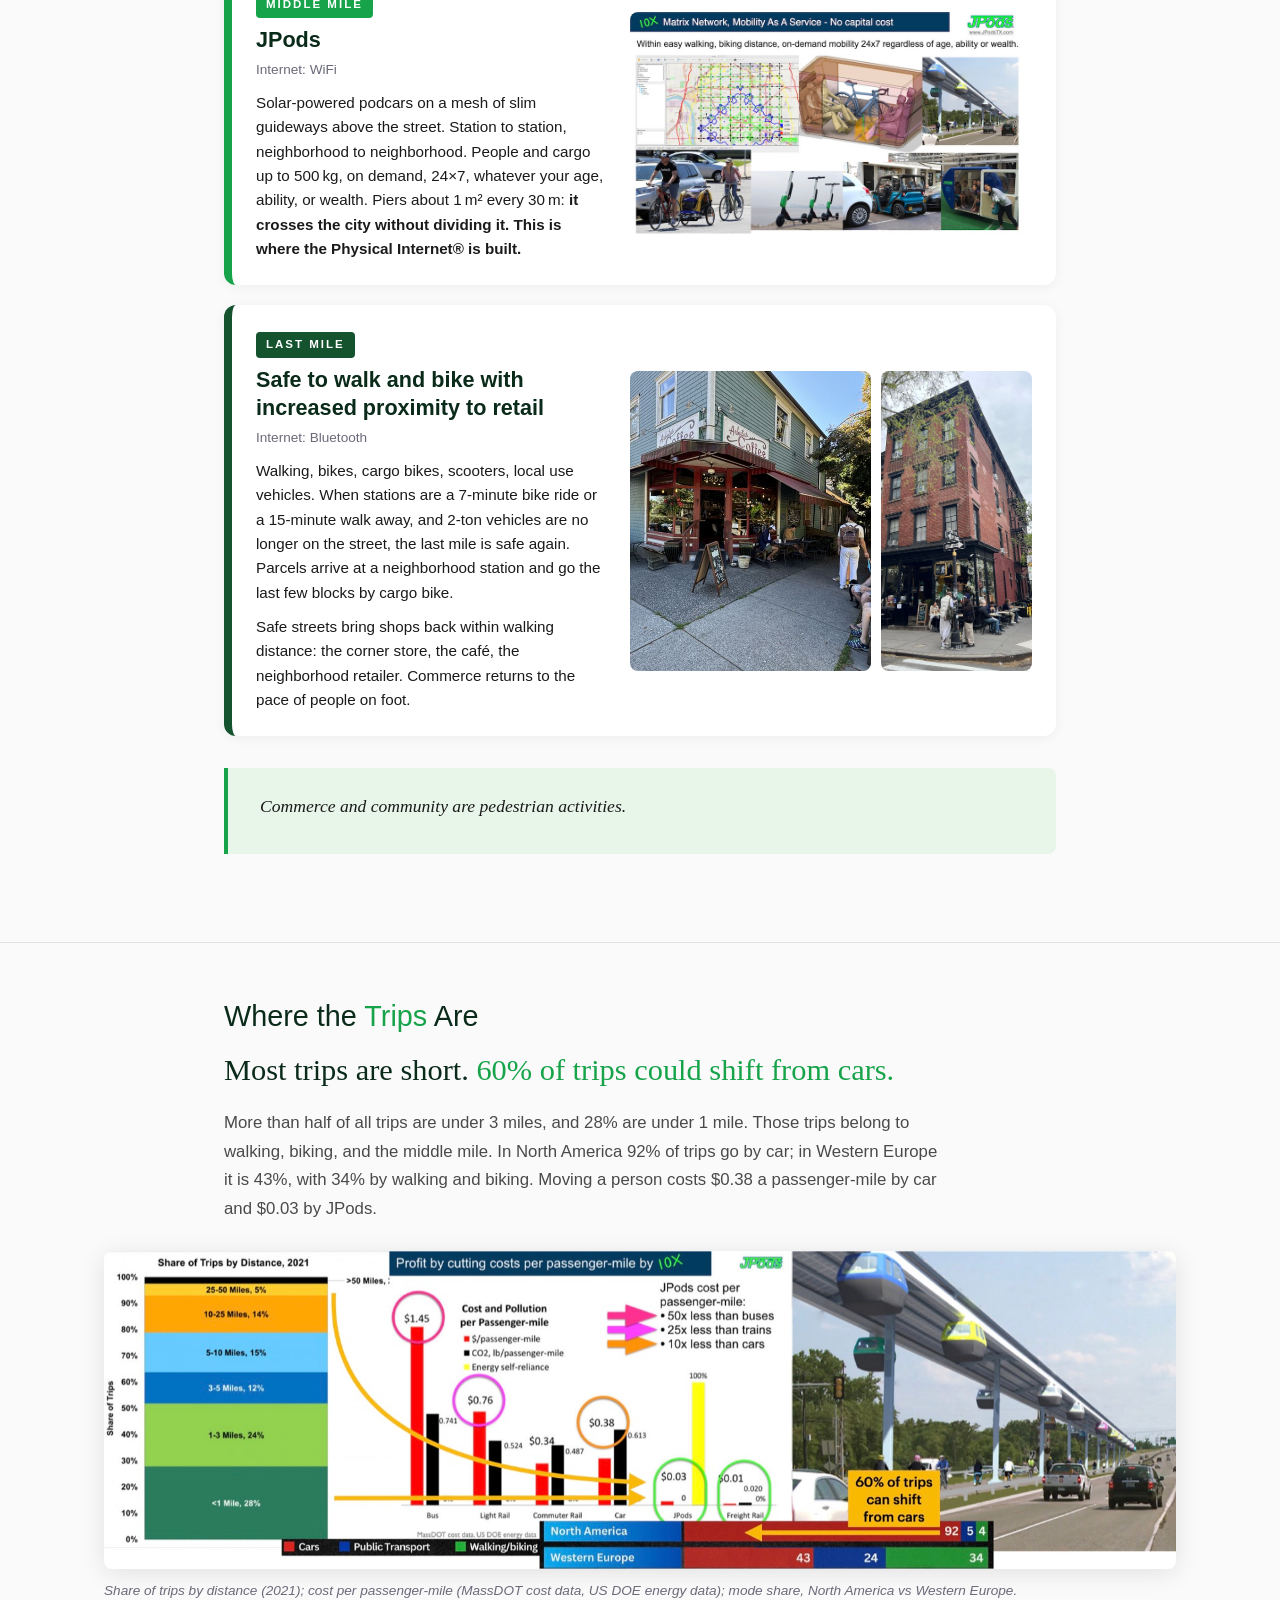
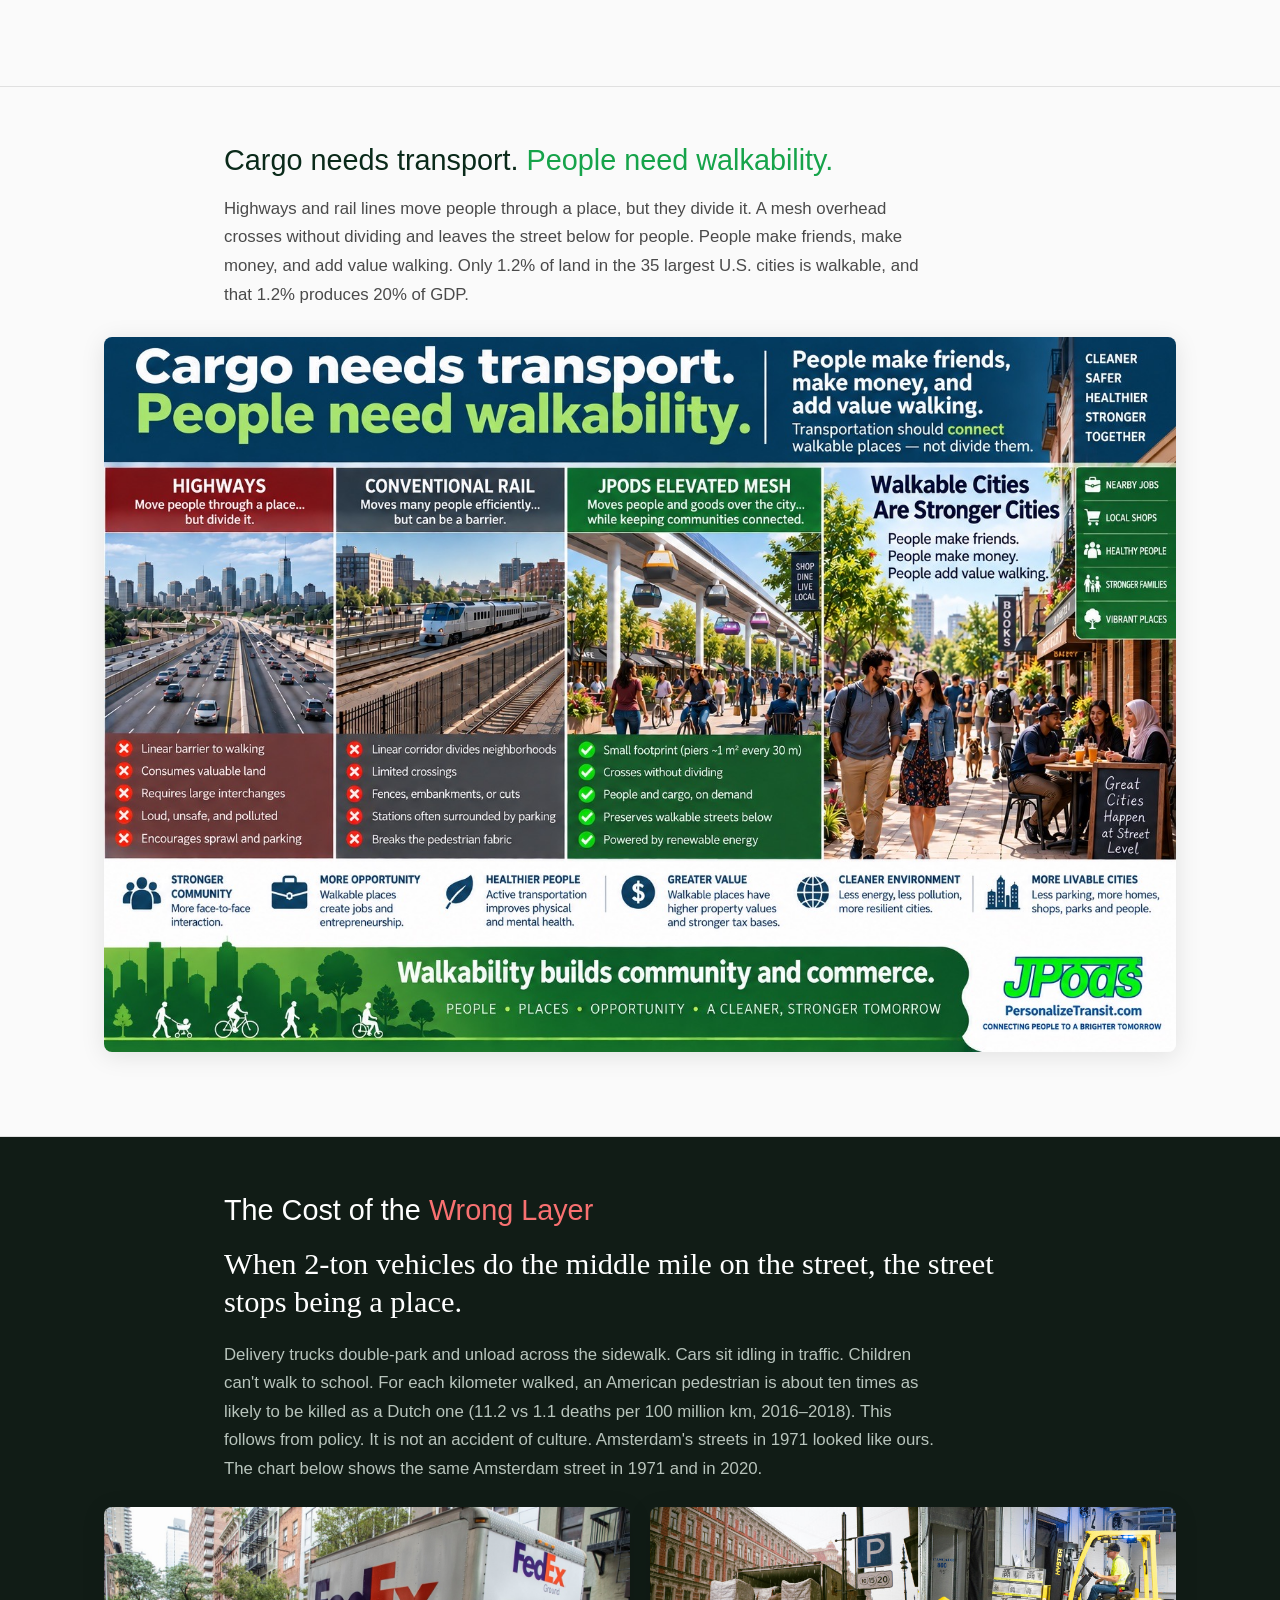
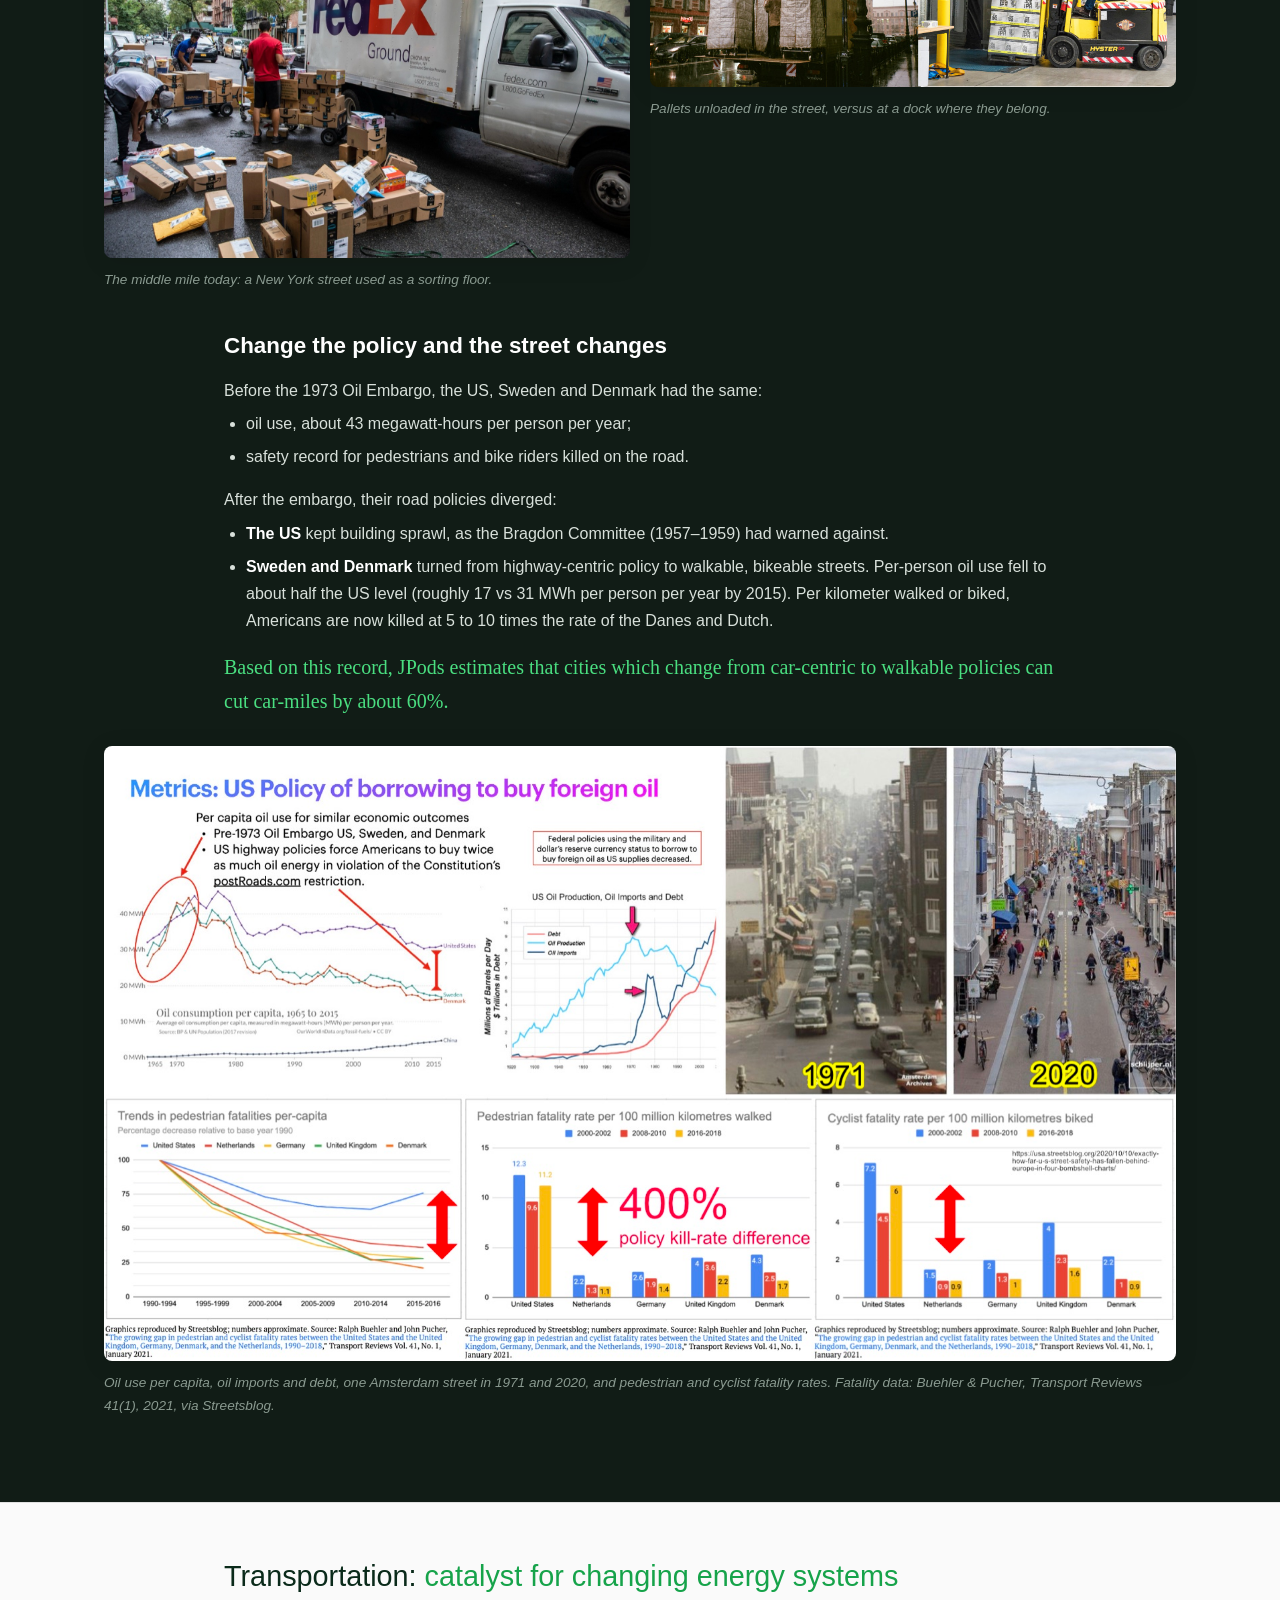
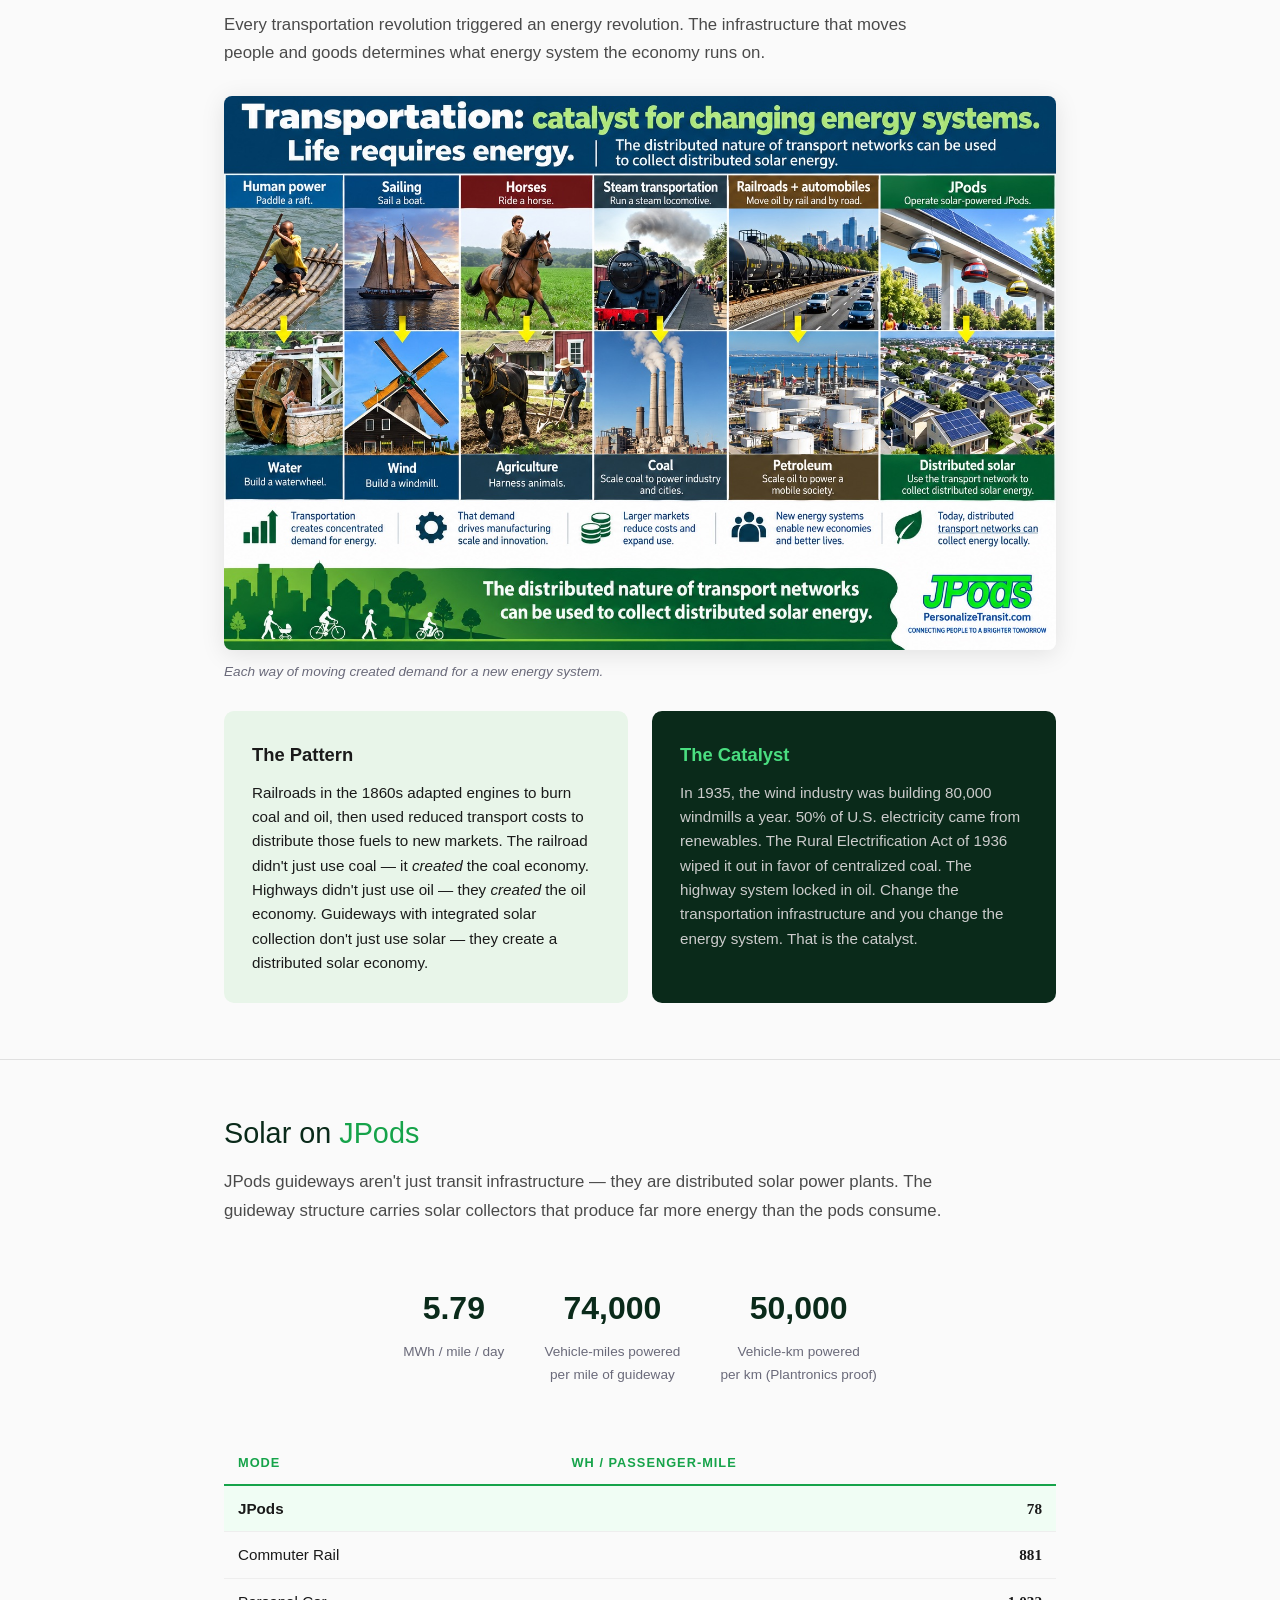
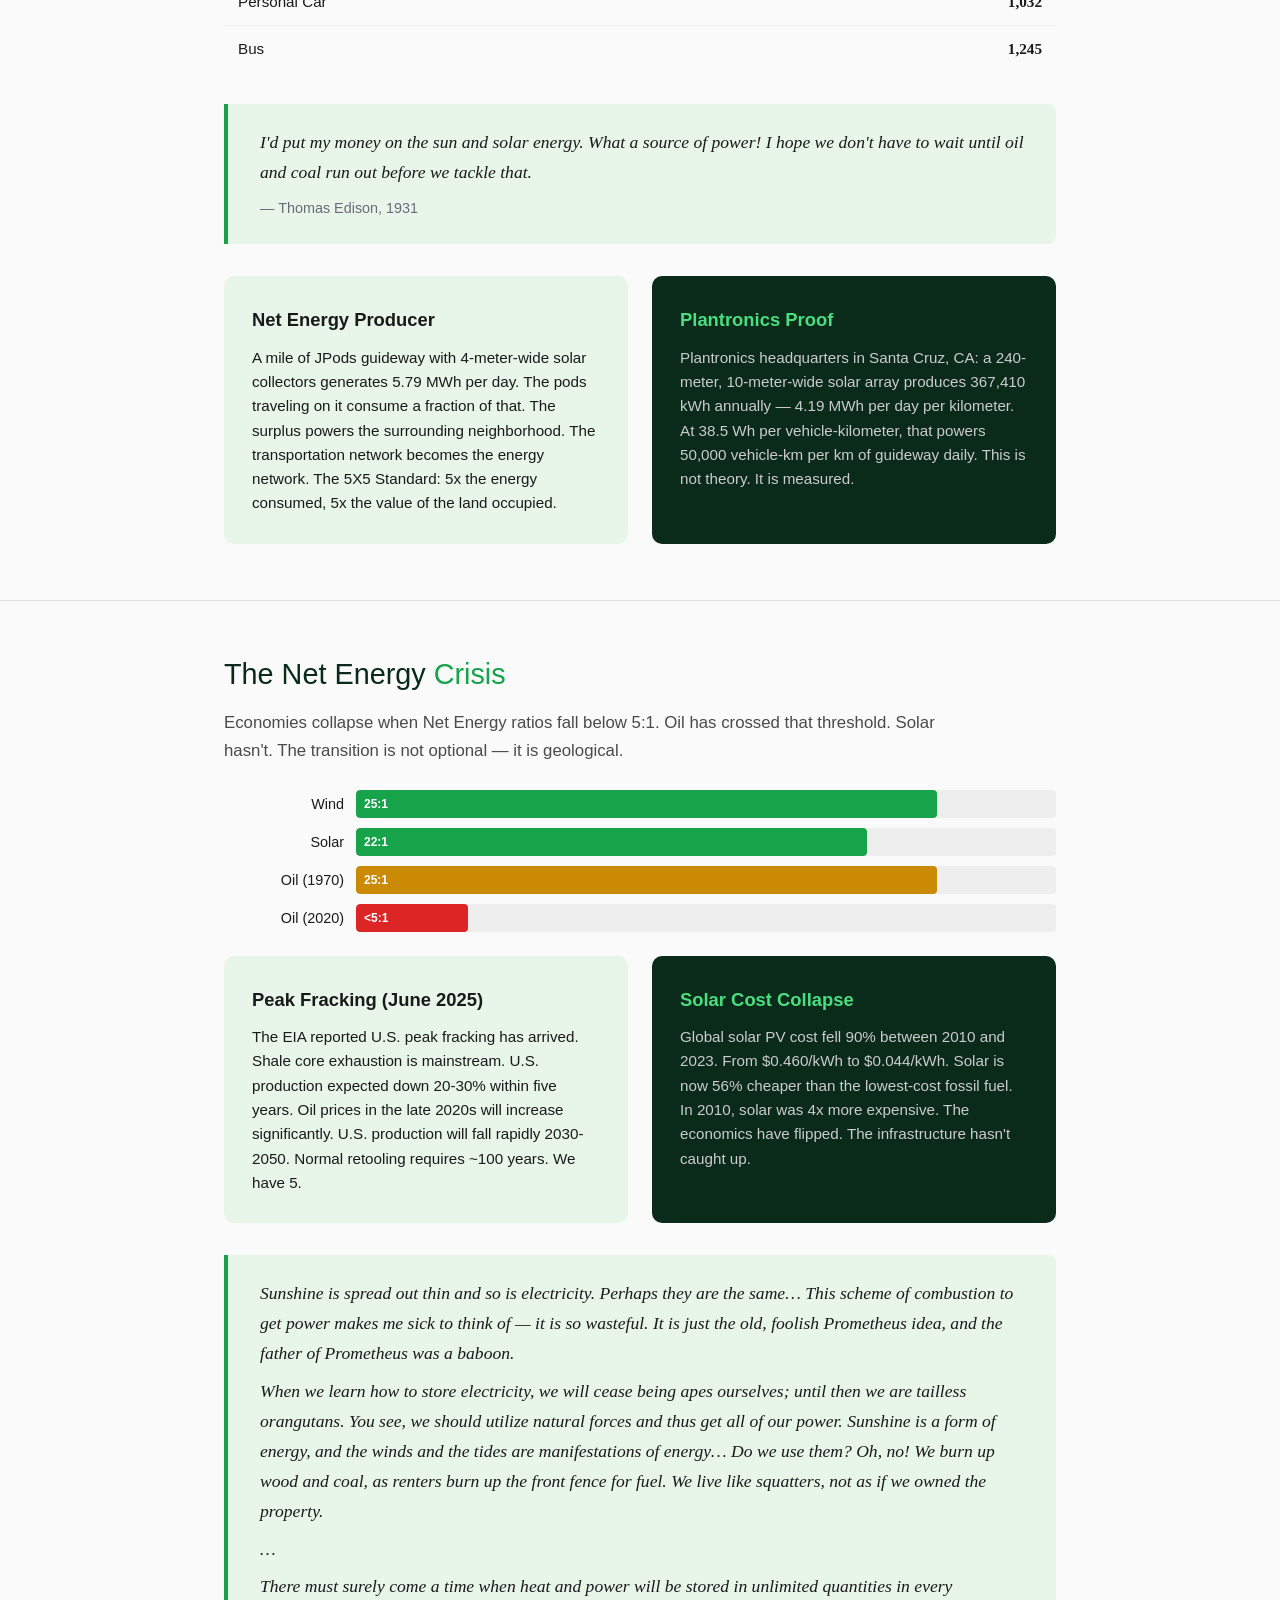
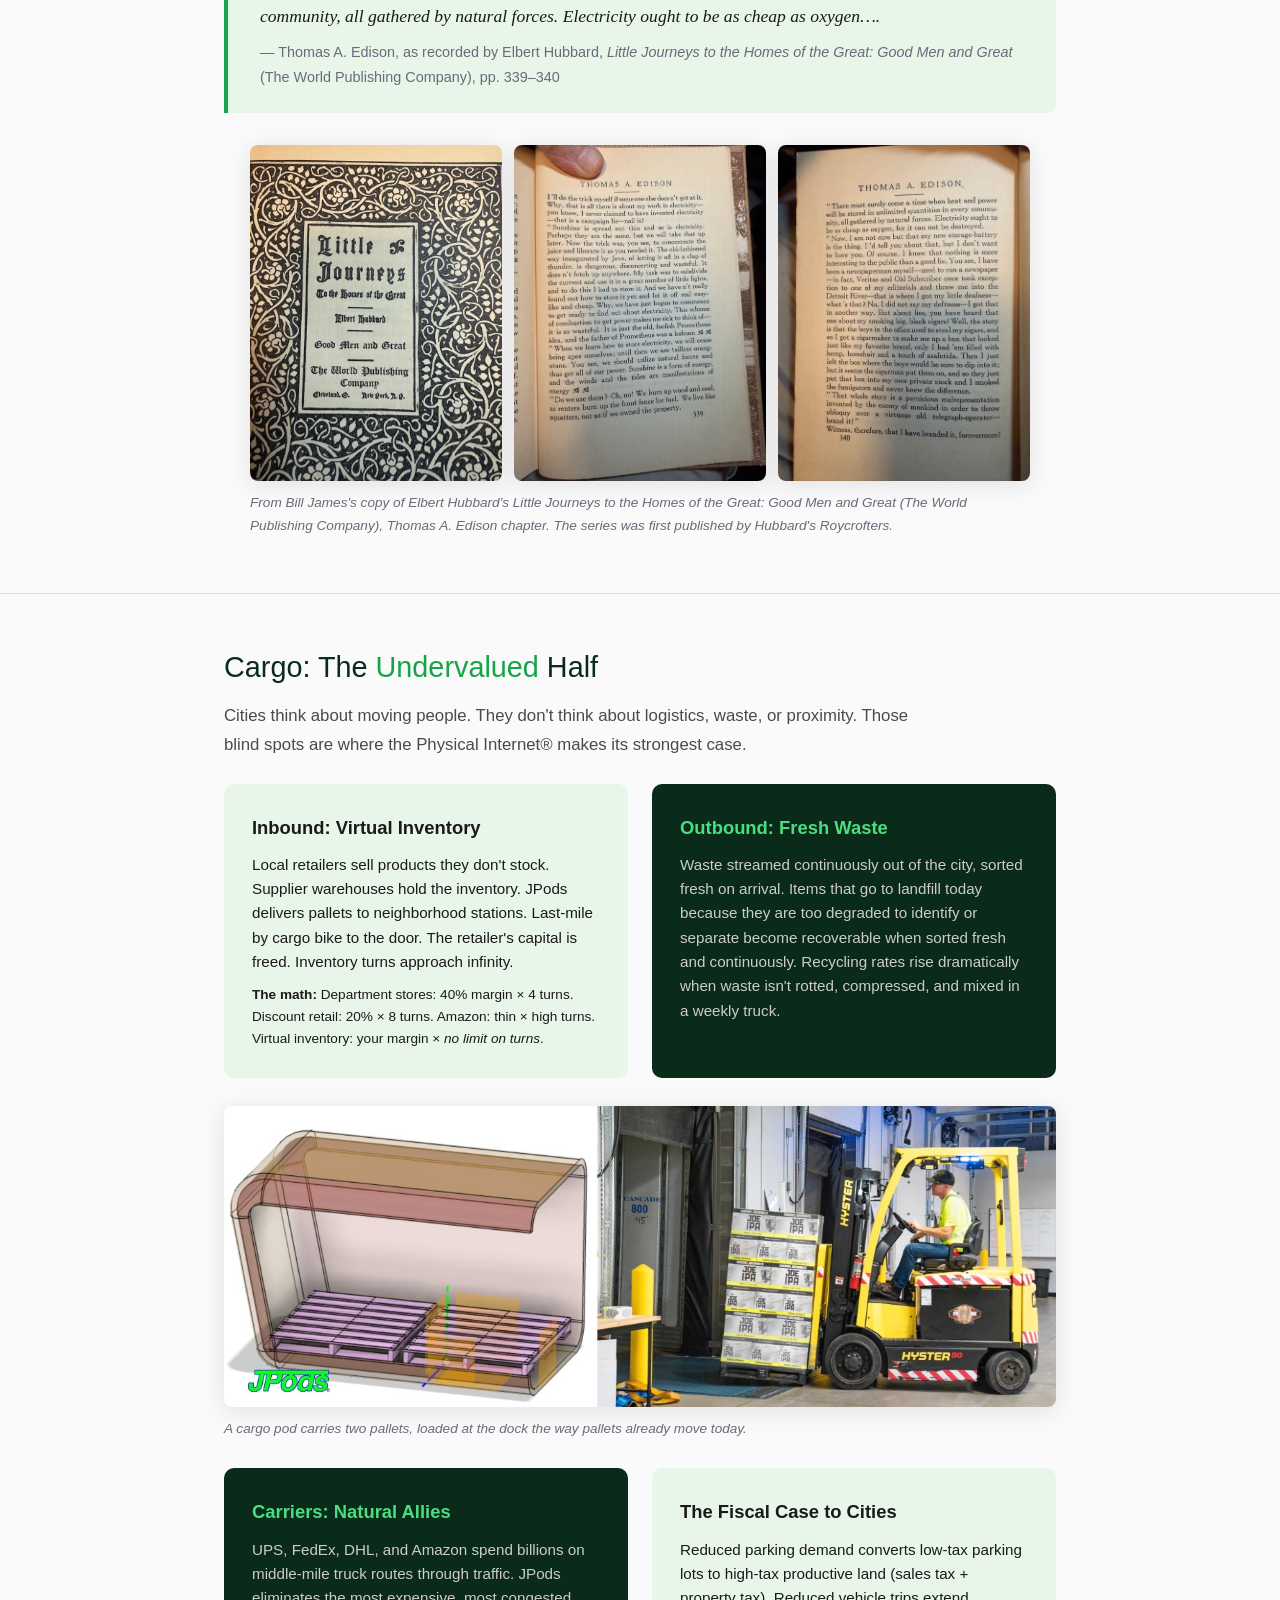
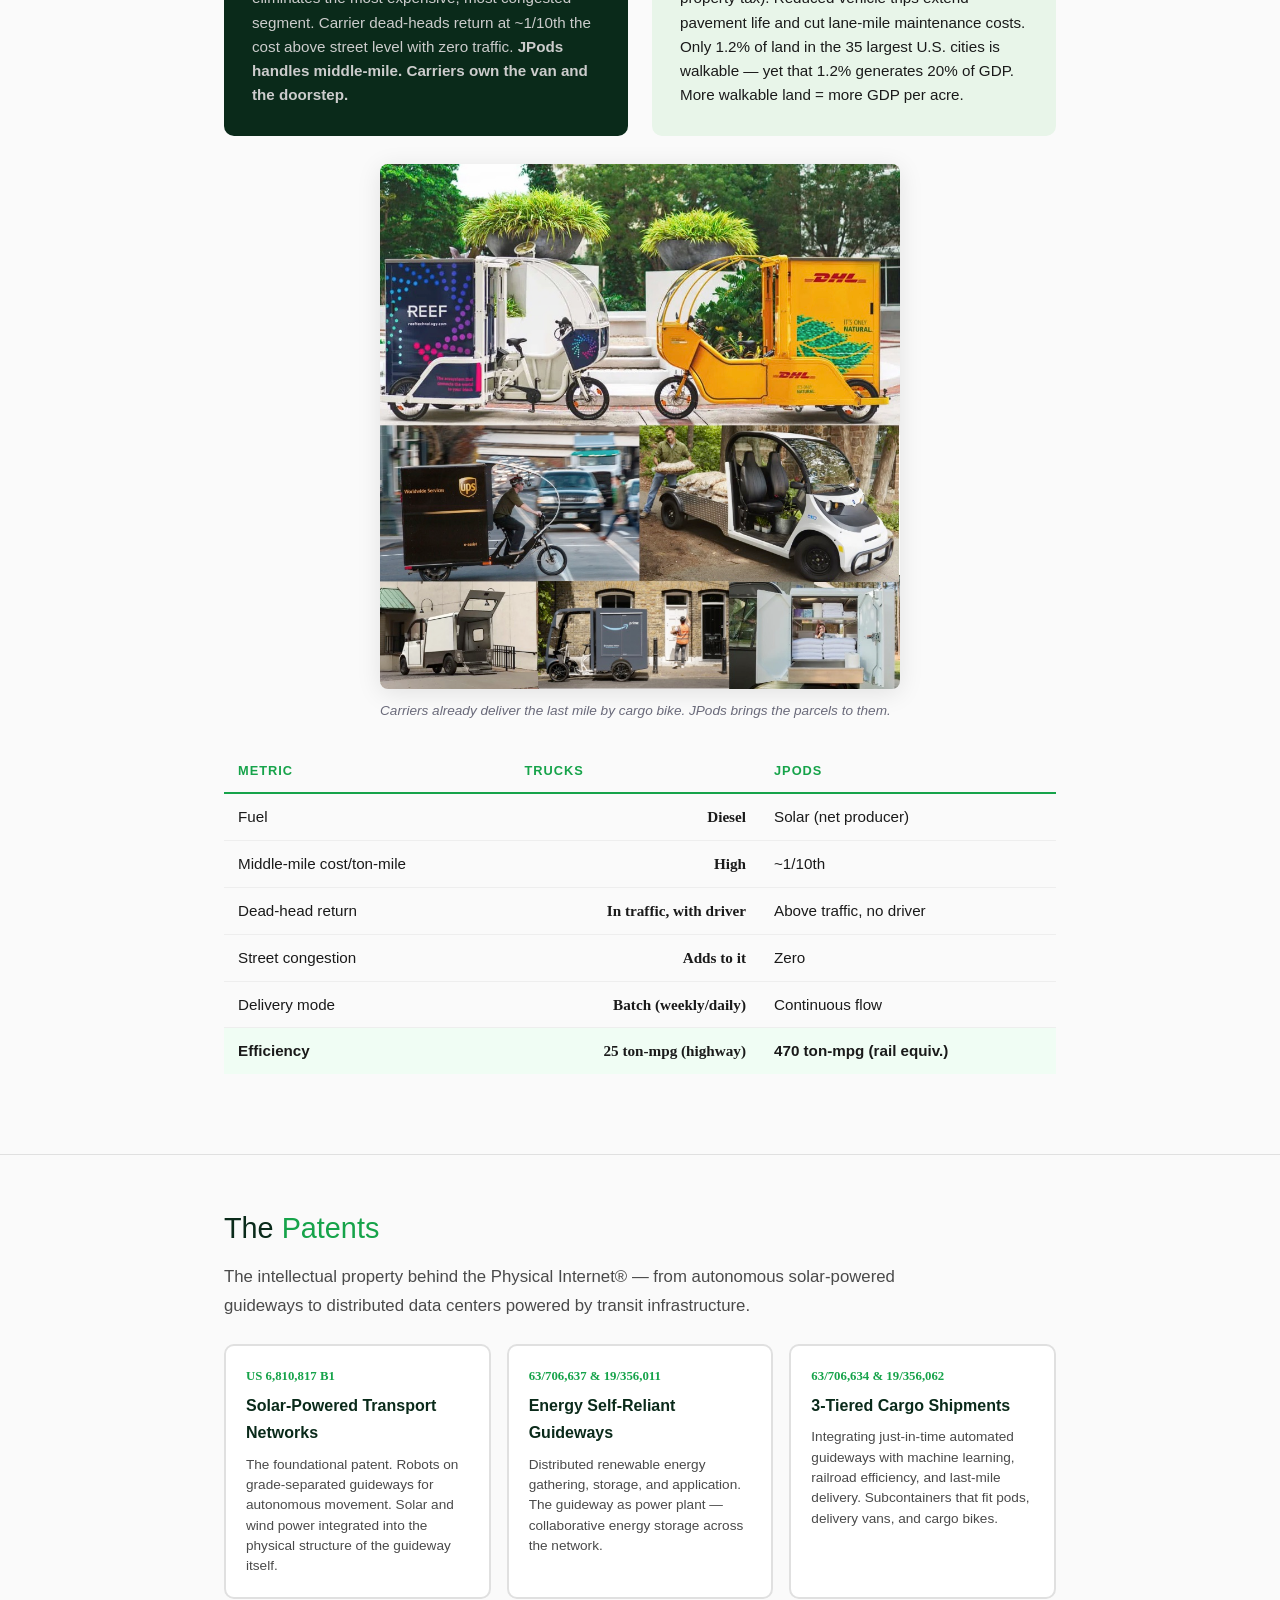
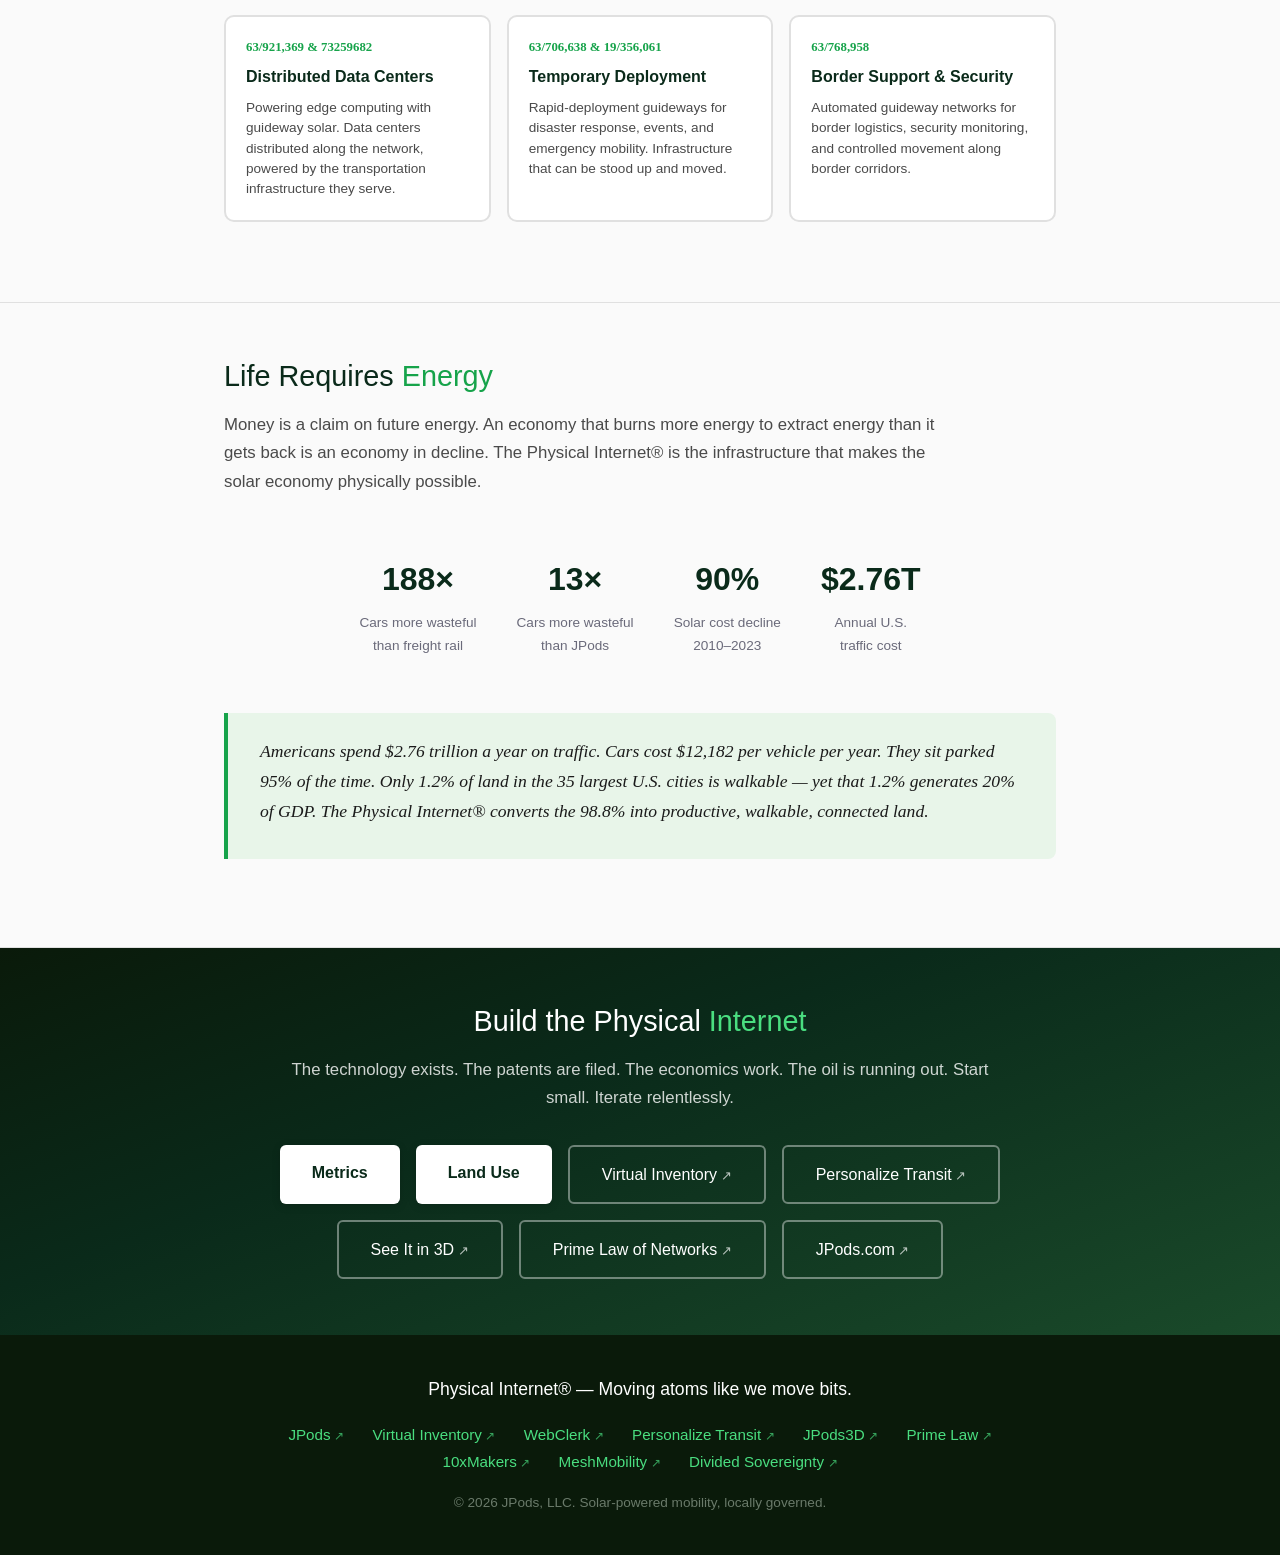
==== commit 80af9d51: "Off-site links open in a new tab and are marked with an arrow (site.css rule; confront.html carries " ====
--- a/index.html
+++ b/index.html
@@ -18,7 +18,7 @@
       <a href="landuse.html">Land Use</a>
       <a href="meshmobility.html">MeshMobility</a>
       <a href="personalizetransit.html">Personalize Transit</a>
-      <a href="https://primelawofnetworks.com">Prime Law of Networks</a>
+      <a href="https://primelawofnetworks.com" target="_blank" rel="noopener">Prime Law of Networks</a>
     </div>
   </div>
 </nav>
@@ -557,11 +557,11 @@
     <div class="cta-links">
       <a href="metrics.html" class="btn-primary">Metrics</a>
       <a href="landuse.html" class="btn-primary">Land Use</a>
-      <a href="https://virtual-inventory.com" class="btn-secondary">Virtual Inventory</a>
-      <a href="https://personalizetransit.com" class="btn-secondary">Personalize Transit</a>
-      <a href="https://jpods3d.com" class="btn-secondary">See It in 3D</a>
-      <a href="https://primelawofnetworks.com" class="btn-secondary">Prime Law of Networks</a>
-      <a href="https://jpods.com" class="btn-secondary">JPods.com</a>
+      <a href="https://virtual-inventory.com" class="btn-secondary" target="_blank" rel="noopener">Virtual Inventory</a>
+      <a href="https://personalizetransit.com" class="btn-secondary" target="_blank" rel="noopener">Personalize Transit</a>
+      <a href="https://jpods3d.com" class="btn-secondary" target="_blank" rel="noopener">See It in 3D</a>
+      <a href="https://primelawofnetworks.com" class="btn-secondary" target="_blank" rel="noopener">Prime Law of Networks</a>
+      <a href="https://jpods.com" class="btn-secondary" target="_blank" rel="noopener">JPods.com</a>
     </div>
   </div>
 </section>
@@ -571,15 +571,15 @@
   <div class="container">
     <div class="footer-tagline">Physical Internet&reg; &mdash; Moving atoms like we move bits.</div>
     <div class="footer-links">
-      <a href="https://jpods.com">JPods</a>
-      <a href="https://virtual-inventory.com">Virtual Inventory</a>
-      <a href="https://webclerk.com">WebClerk</a>
-      <a href="https://personalizetransit.com">Personalize Transit</a>
-      <a href="https://jpods3d.com">JPods3D</a>
-      <a href="https://primelawofnetworks.com">Prime Law</a>
-      <a href="https://10xmakers.com">10xMakers</a>
-      <a href="https://meshmobility.com">MeshMobility</a>
-      <a href="https://dividedsovereignty.com">Divided Sovereignty</a>
+      <a href="https://jpods.com" target="_blank" rel="noopener">JPods</a>
+      <a href="https://virtual-inventory.com" target="_blank" rel="noopener">Virtual Inventory</a>
+      <a href="https://webclerk.com" target="_blank" rel="noopener">WebClerk</a>
+      <a href="https://personalizetransit.com" target="_blank" rel="noopener">Personalize Transit</a>
+      <a href="https://jpods3d.com" target="_blank" rel="noopener">JPods3D</a>
+      <a href="https://primelawofnetworks.com" target="_blank" rel="noopener">Prime Law</a>
+      <a href="https://10xmakers.com" target="_blank" rel="noopener">10xMakers</a>
+      <a href="https://meshmobility.com" target="_blank" rel="noopener">MeshMobility</a>
+      <a href="https://dividedsovereignty.com" target="_blank" rel="noopener">Divided Sovereignty</a>
     </div>
     <div class="copyright">&copy; 2026 JPods, LLC. Solar-powered mobility, locally governed.</div>
   </div>
--- a/site.css
+++ b/site.css
@@ -423,3 +423,6 @@
 .report-split li { margin-bottom: 6px; }
 @media (max-width: 900px) { .steps4 { grid-template-columns: repeat(2, minmax(0, 1fr)); } .report-split { grid-template-columns: 1fr; } }
 @media (max-width: 700px) { .shots { gap: 8px; } .shot figcaption { font-size: 0.75em; padding: 6px 8px 8px; } }
+
+/* ── Off-site links open in a new tab and say so (↗) ── */
+a[target="_blank"]::after { content: "\00a0\2197"; font-size: 0.8em; opacity: 0.7; }
